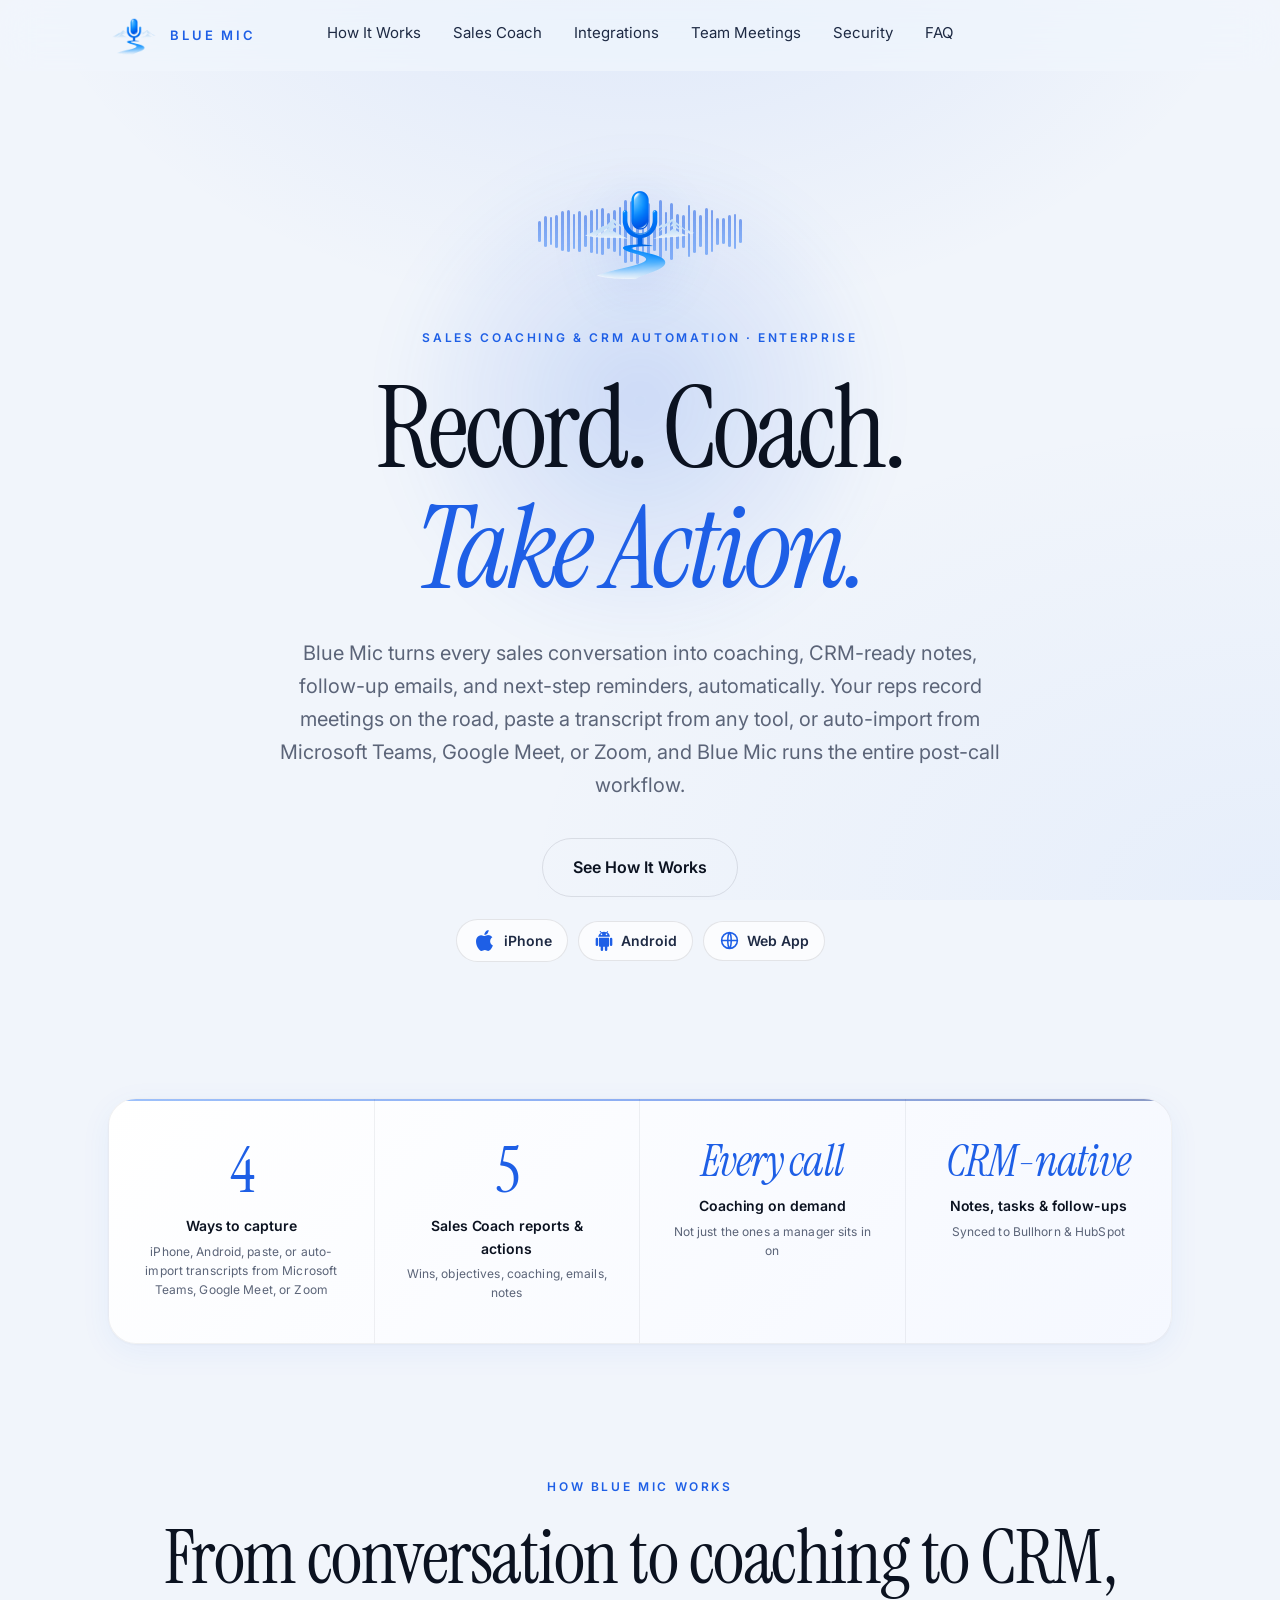
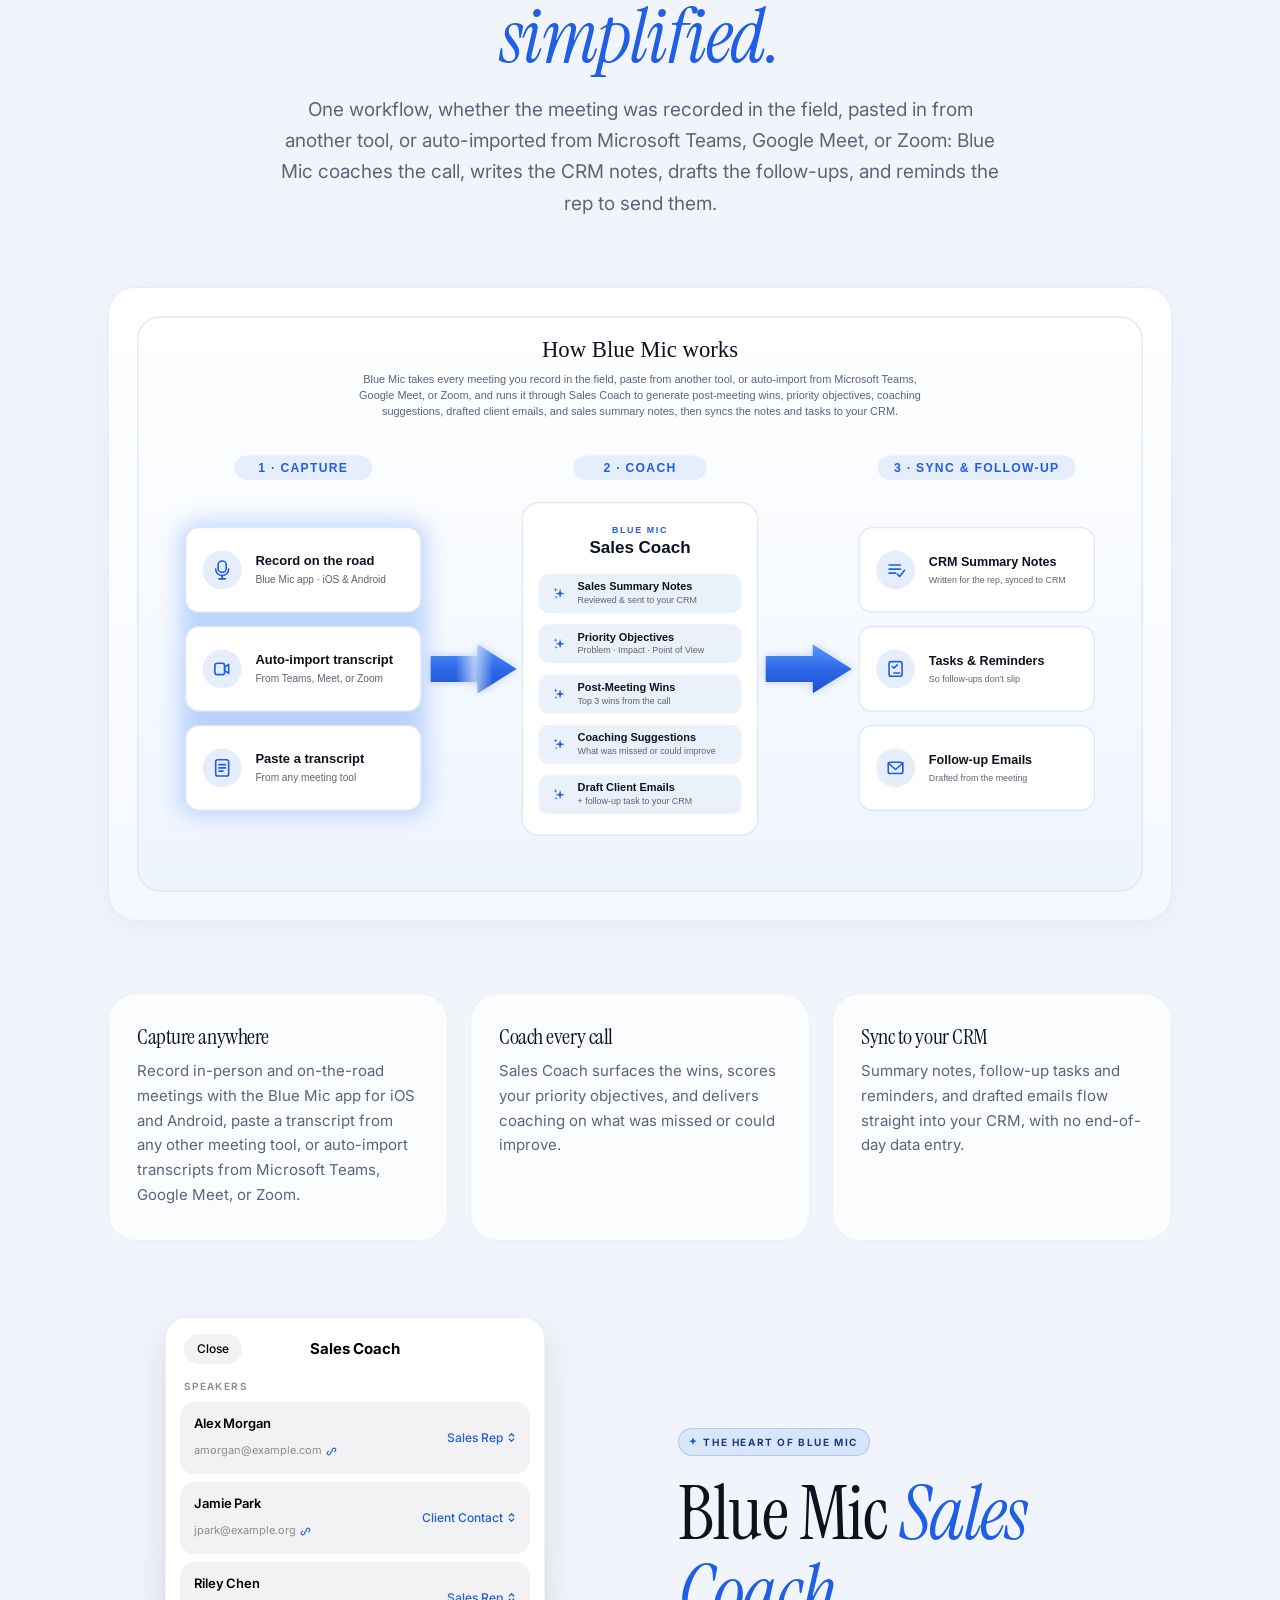
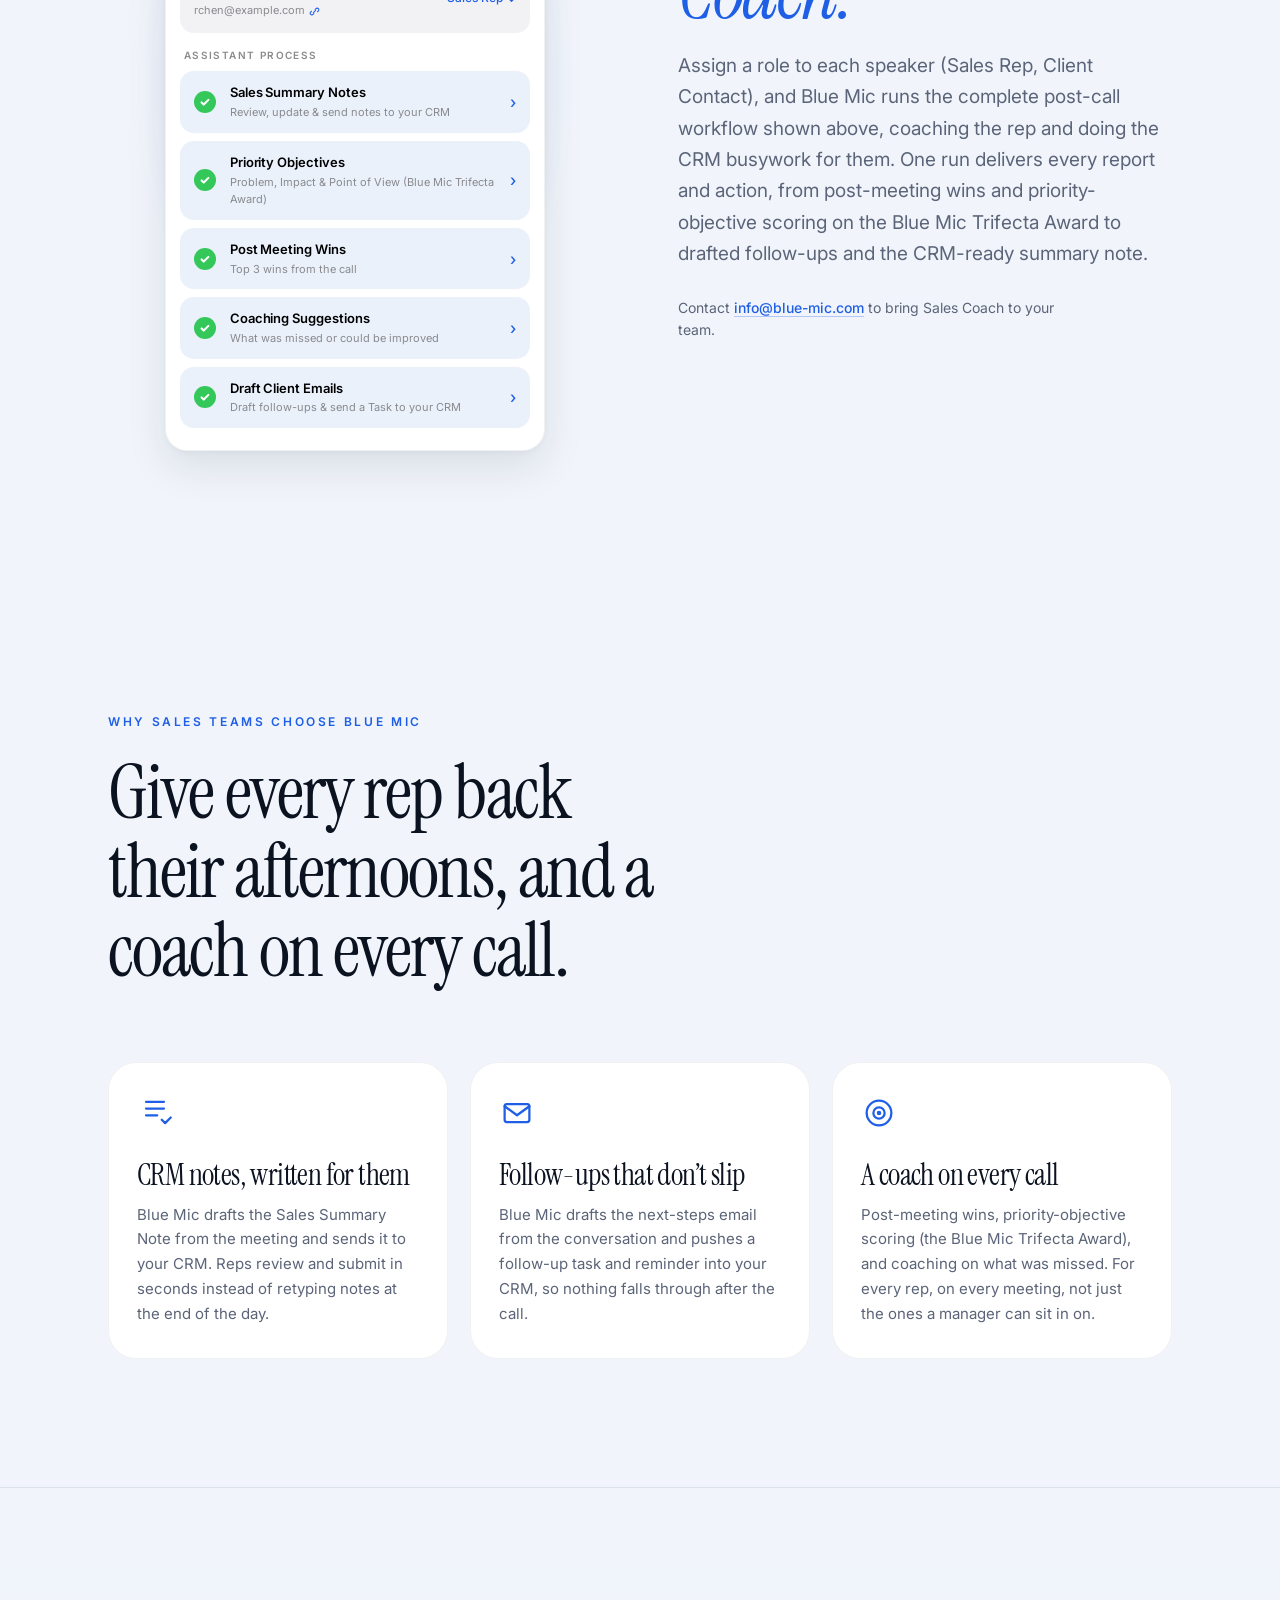
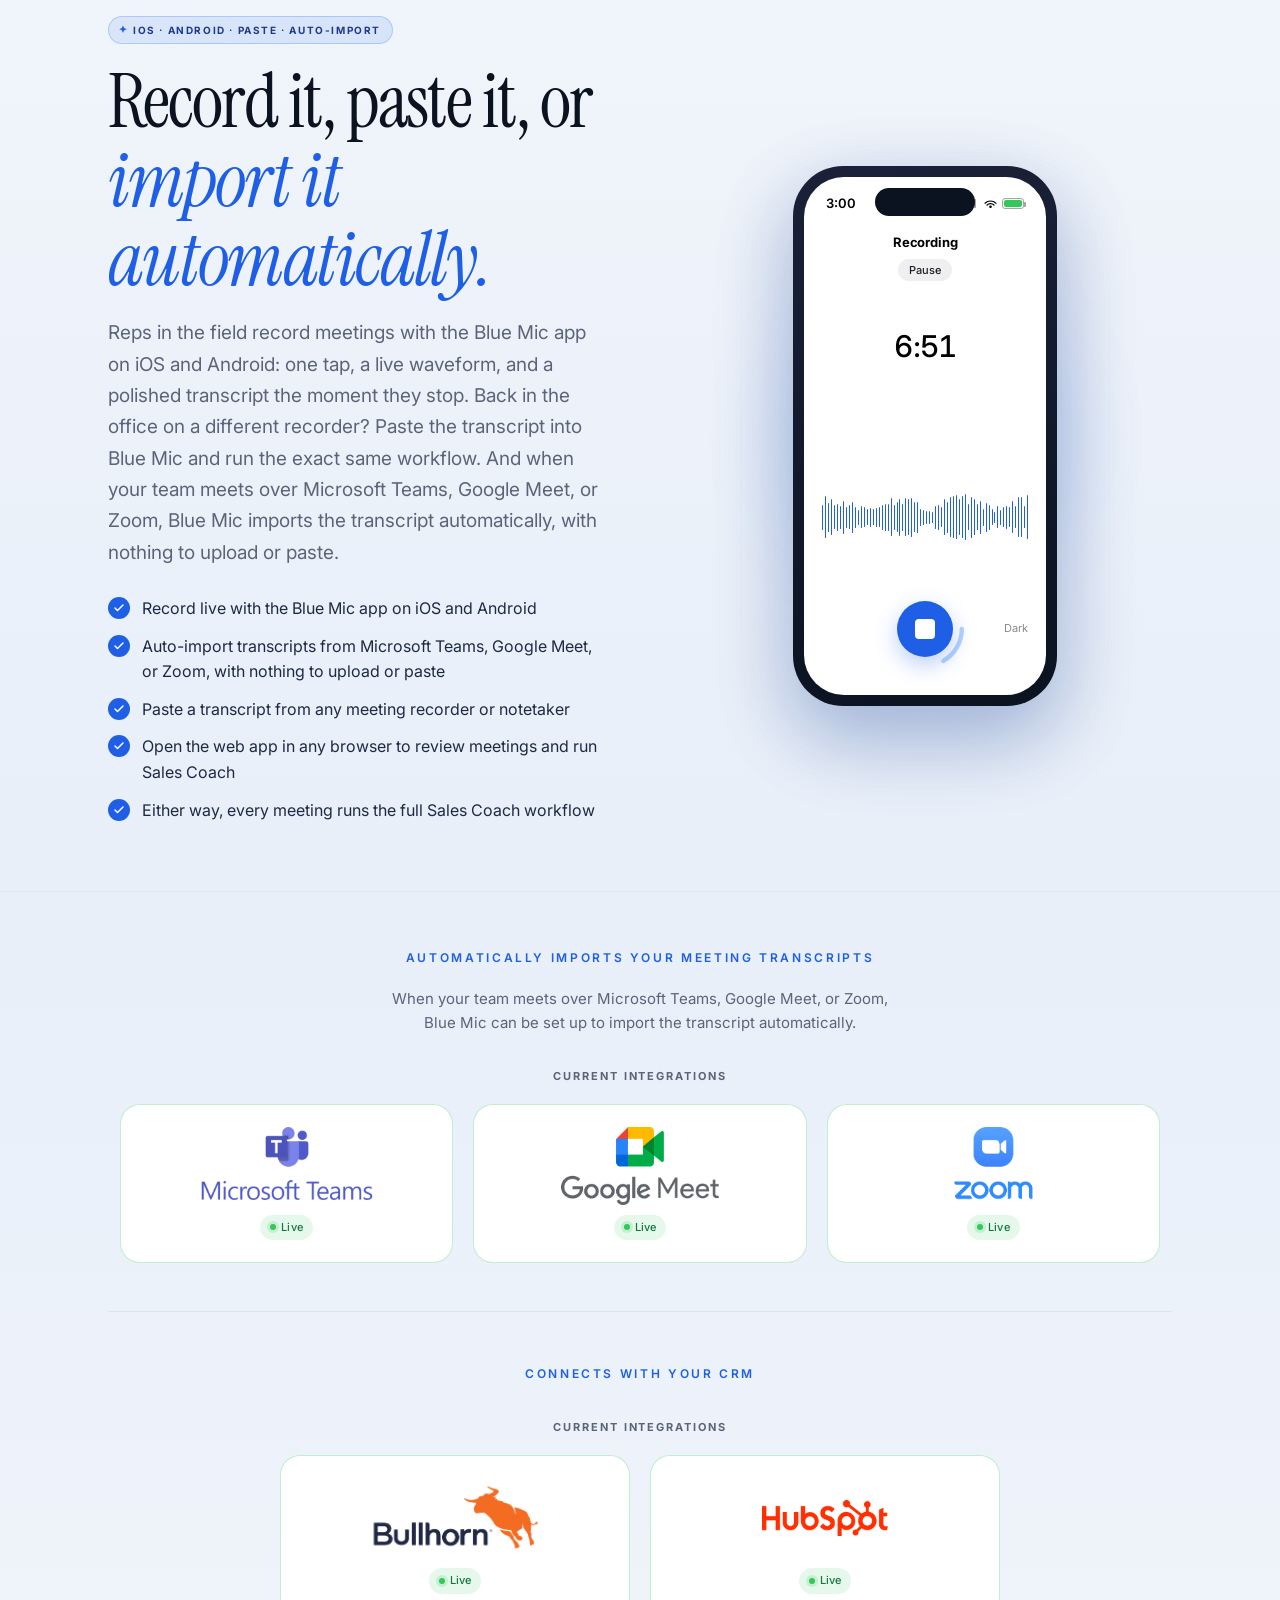
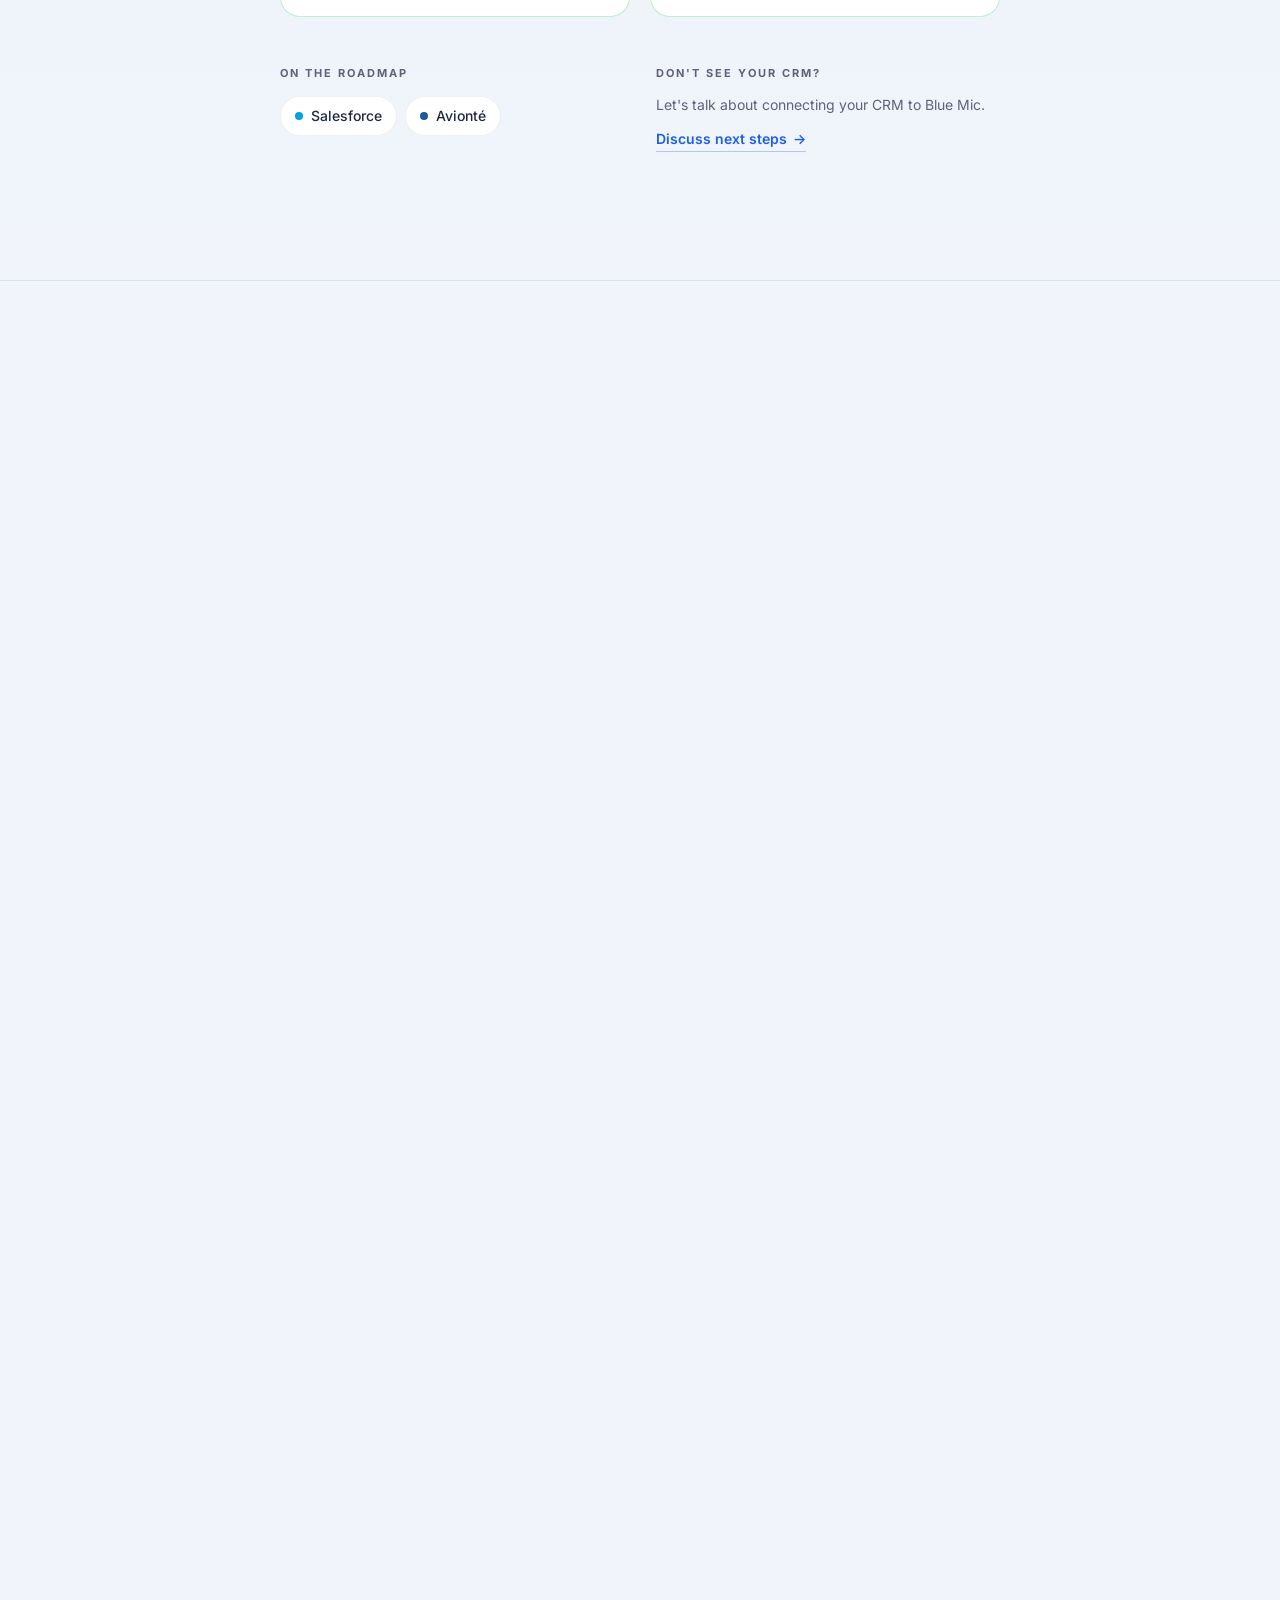
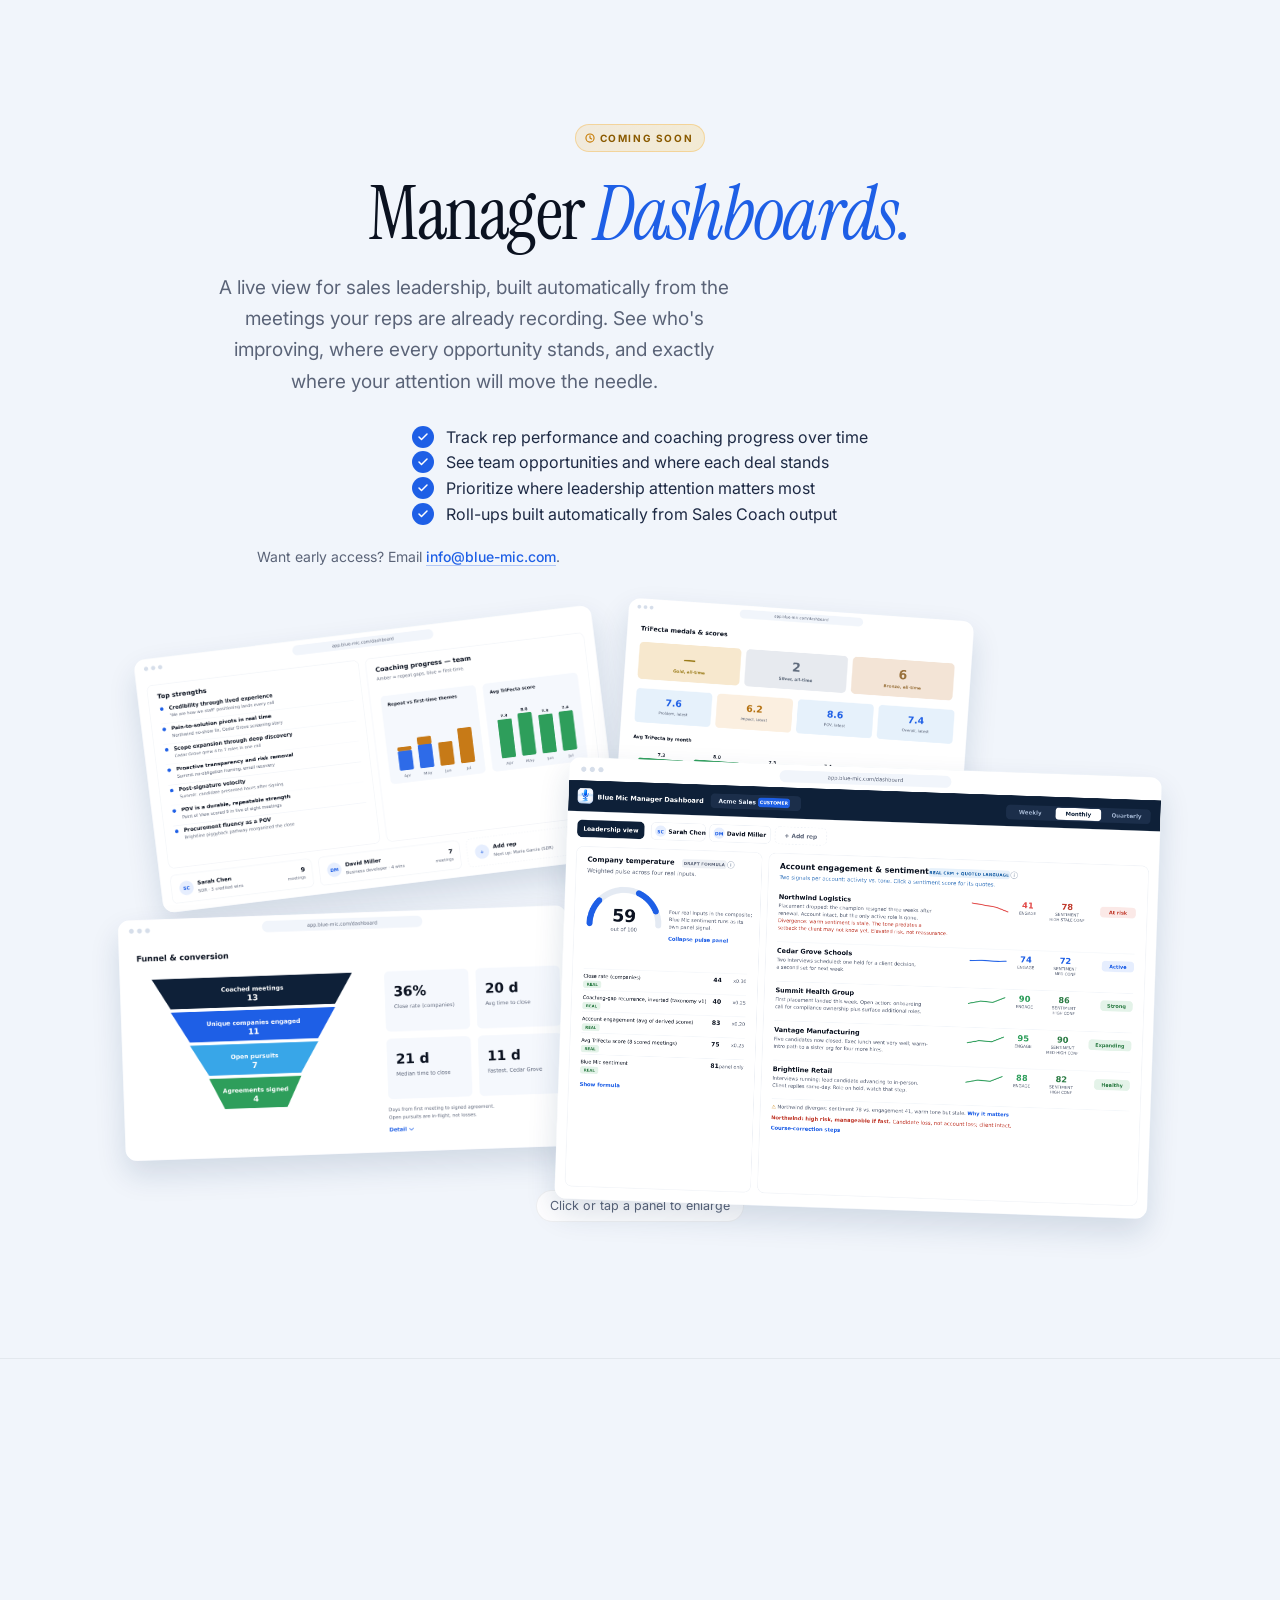
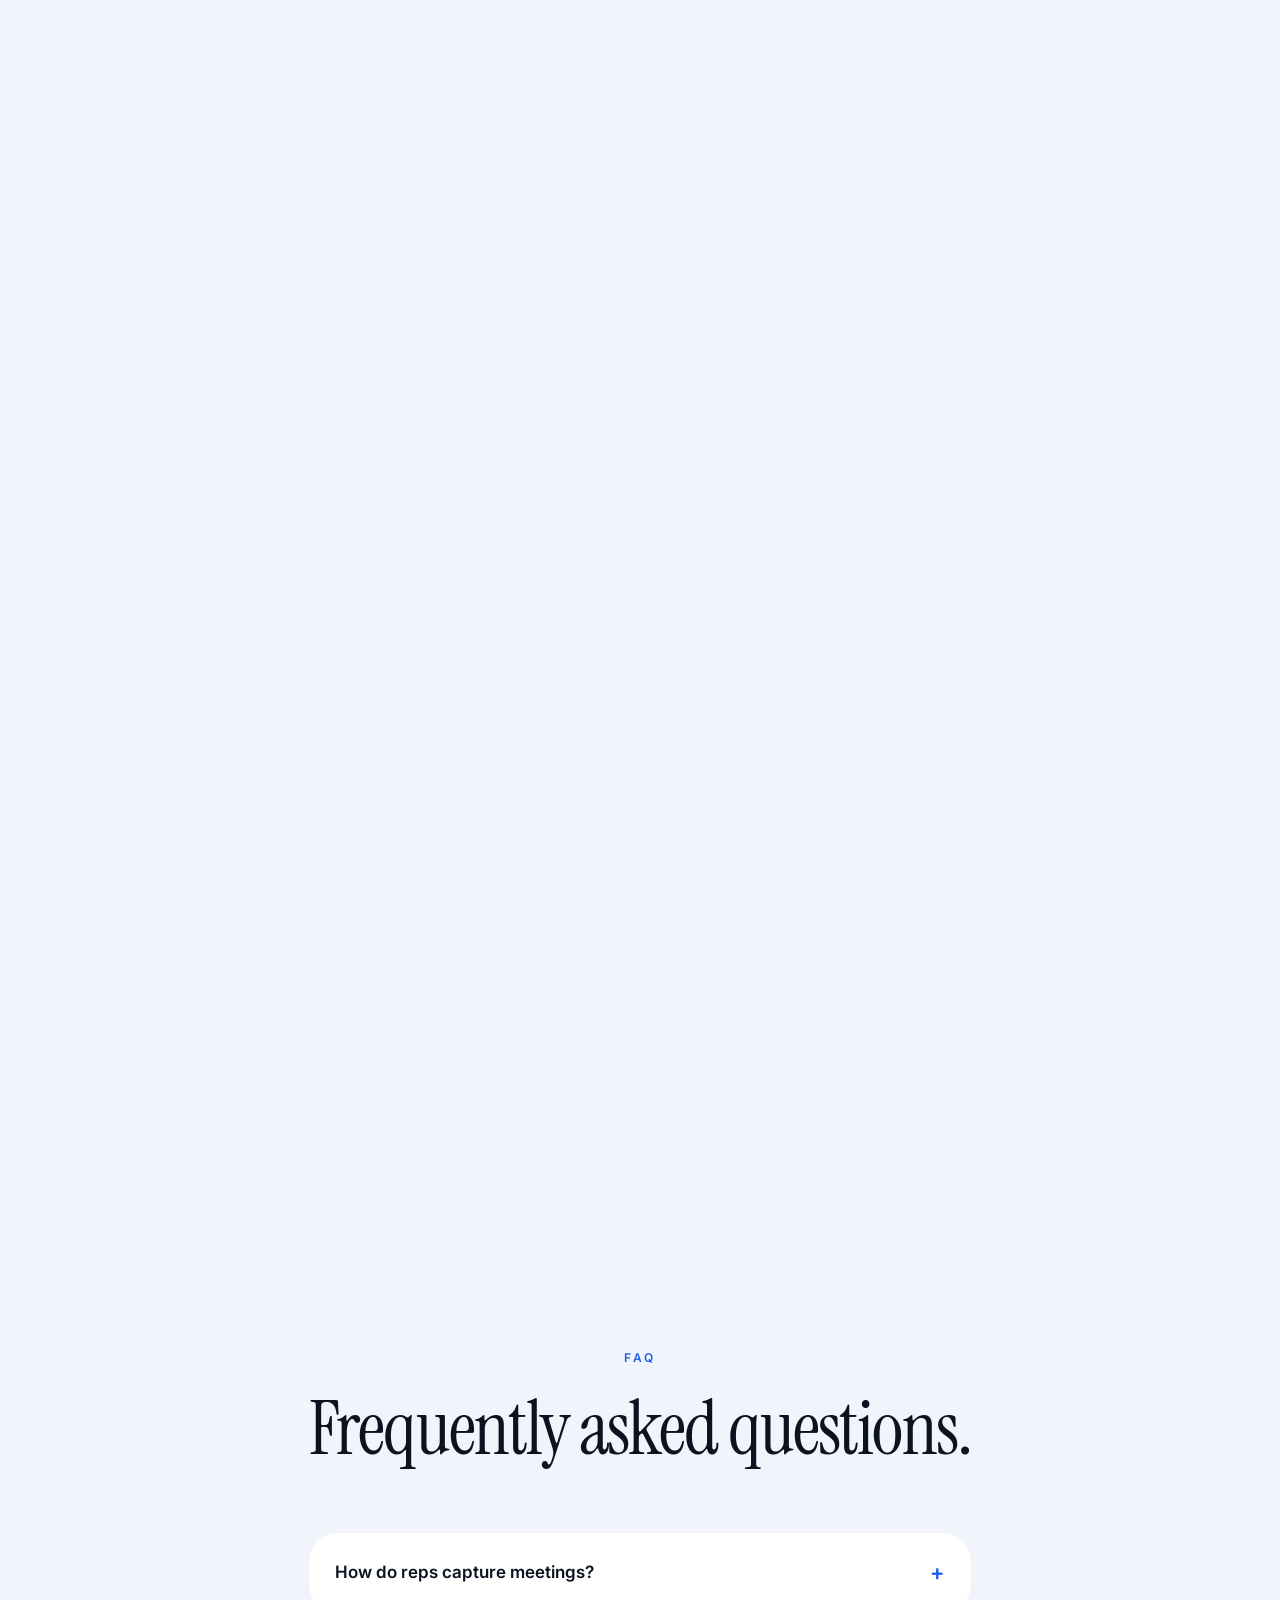
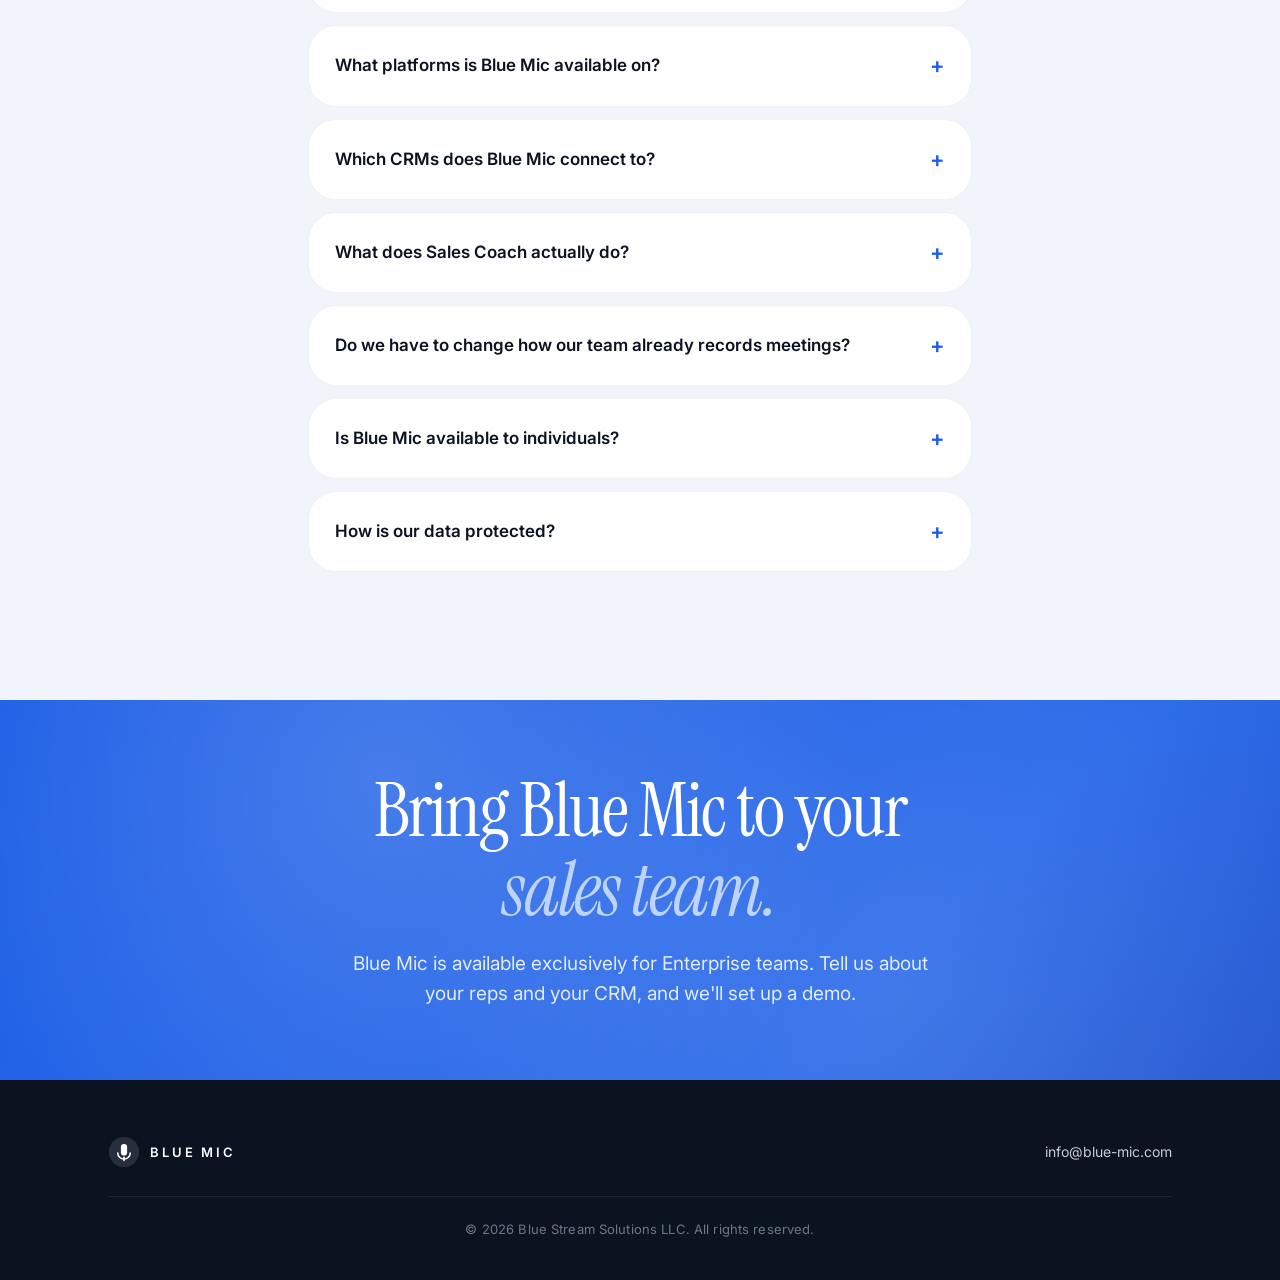
==== index.html @ 3fae0909 "Add files via upload" ====
<!doctype html>
<html lang="en">
<head>
<meta charset="utf-8" />
<meta name="viewport" content="width=device-width,initial-scale=1,viewport-fit=cover" />
<title>Blue Mic | Sales Coaching &amp; CRM Automation for Enterprise Teams</title>
<meta name="description" content="Blue Mic turns every sales conversation into CRM-ready notes, coaching, follow-up emails, and next steps, automatically. Reps record on the road with the iOS &amp; Android app, paste a transcript from any tool, or auto-import from Microsoft Teams, Google Meet, or Zoom. Enterprise only." />
<meta name="theme-color" content="#F1F5FB" />
<meta property="og:title" content="Blue Mic | Sales Coaching &amp; CRM Automation for Enterprise Teams" />
<meta property="og:description" content="Every sales call, coached and in your CRM. Blue Mic drafts summary notes, follow-up emails, and reminders, and syncs them straight into your CRM." />
<meta property="og:type" content="website" />
<meta property="og:image" content="https://blue-mic.com/blue-mic-workflow.png" />
<meta property="og:url" content="https://blue-mic.com/" />
<link rel="canonical" href="https://blue-mic.com/" />
<link rel="icon" type="image/png" href="favicon.png" />

<link rel="preconnect" href="https://fonts.googleapis.com" />
<link rel="preconnect" href="https://fonts.gstatic.com" crossorigin />
<link href="https://fonts.googleapis.com/css2?family=Instrument+Serif:ital@0;1&family=Inter:wght@400;500;600;700&display=swap" rel="stylesheet" />

<link rel="stylesheet" href="styles.css?v=2" />

<!-- v3 additions: Enterprise re-focus components (nav CTA, workflow figure,
     two-entry capture, manager dashboard preview, coming-soon badge). Kept
     inline so styles.css is untouched. -->
<style>
  /* Workflow figure (holds the SVG diagram) */
  .workflow-figure {
    margin: clamp(40px, 6vw, 68px) auto 0;
    max-width: 1120px;
    background: linear-gradient(180deg, #FFFFFF 0%, #F5F8FF 100%);
    border: 1px solid var(--line-soft);
    border-radius: var(--radius-lg);
    padding: clamp(14px, 2.4vw, 28px);
    box-shadow: 0 8px 32px rgba(30,95,230,0.06), 0 1px 3px rgba(11,18,32,0.04);
  }
  .workflow-figure img { width: 100%; height: auto; display: block; border-radius: 12px; }

  /* Coming-soon badge (amber variant of .tier-badge) */
  .tier-badge--soon {
    color: #8A5A00;
    background: linear-gradient(135deg, rgba(245,158,11,0.12), rgba(251,191,36,0.18));
    border-color: rgba(245,158,11,0.30);
  }
  .tier-badge--soon svg { color: #C77A00; }

  /* Manager dashboard preview card */
  .dash-card {
    position: relative;
    z-index: 1;
    width: 100%;
    max-width: 380px;
    background: white;
    border-radius: 22px;
    padding: 18px 16px 16px;
    box-shadow: 0 16px 40px rgba(11,18,32,0.10), 0 2px 6px rgba(11,18,32,0.04);
    border: 1px solid var(--line-soft);
    font-family: var(--font-sans);
    color: #000;
  }
  .dash-head { display: flex; justify-content: space-between; align-items: center; margin-bottom: 14px; padding: 0 2px; }
  .dash-title { font-size: 15px; font-weight: 700; letter-spacing: -0.01em; color: #0B1220; }
  .dash-soon {
    font-size: 10px; font-weight: 700; letter-spacing: 0.12em; text-transform: uppercase;
    color: #8A5A00; background: rgba(245,158,11,0.16); padding: 4px 9px; border-radius: 999px;
  }
  .dash-kpis { display: grid; grid-template-columns: 1fr 1fr; gap: 10px; margin-bottom: 16px; }
  .dash-kpi { background: #F5F8FF; border: 1px solid var(--line-soft); border-radius: 14px; padding: 12px 14px; }
  .dash-kpi .k { font-size: 9.5px; font-weight: 700; letter-spacing: 0.12em; text-transform: uppercase; color: var(--muted); margin-bottom: 7px; }
  .dash-kpi .v { font-family: var(--font-serif); font-size: 27px; line-height: 1; color: var(--blue); }
  .dash-label { font-size: 10px; font-weight: 700; letter-spacing: 0.14em; text-transform: uppercase; color: #8A8A8E; margin: 4px 2px 10px; }
  .dash-rep { display: grid; grid-template-columns: 58px 1fr 34px; gap: 10px; align-items: center; margin-bottom: 10px; font-size: 12px; color: var(--ink-2); }
  .dash-rep .nm { font-weight: 600; color: #0B1220; }
  .dash-bar { height: 8px; border-radius: 999px; background: var(--bg-soft); overflow: hidden; }
  .dash-bar span { display: block; height: 100%; border-radius: 999px; background: linear-gradient(90deg, var(--blue-bright), var(--blue)); }
  .dash-rep .pct { font-weight: 600; color: var(--ink); font-variant-numeric: tabular-nums; text-align: right; }
  /* CRM integrations: Bullhorn + HubSpot side by side */
  .crm-current-title { text-align: center; margin-bottom: 18px; }
  .crm-current-grid { display: grid; grid-template-columns: 1fr 1fr; gap: 20px; max-width: 720px; margin: 0 auto clamp(32px, 5vw, 48px); }
  .transcript-grid { display: grid; grid-template-columns: 1fr 1fr 1fr; gap: 20px; max-width: 1040px; margin: 0 auto clamp(32px, 5vw, 48px); }
  .crm-secondary { display: grid; grid-template-columns: 1fr 1fr; gap: 32px; max-width: 720px; margin: 0 auto; align-items: start; }
  @media (max-width: 760px) {
    .crm-current-grid { grid-template-columns: 1fr; max-width: 420px; }
    .transcript-grid { grid-template-columns: 1fr; max-width: 460px; }
    .crm-secondary { grid-template-columns: 1fr; max-width: 420px; gap: 28px; }
  }

  /* Platform availability badges (hero) */
  .platforms { display: flex; justify-content: center; align-items: center; flex-wrap: wrap; gap: 10px; margin-top: 22px; }
  .platform { display: inline-flex; align-items: center; gap: 7px; padding: 8px 15px; border: 1px solid var(--line); border-radius: 999px; background: rgba(255,255,255,0.72); font-size: 14px; font-weight: 600; color: var(--ink-2); }
  .platform svg { width: 15px; height: 15px; color: var(--blue); }
  .platform svg { flex-shrink: 0; }
  .platform:nth-child(1) svg { width: 25px; height: 25px; }  /* Apple */
  .platform:nth-child(2) svg { width: 20px; height: 20px; }  /* Android */
  .platform:nth-child(3) svg { width: 21px; height: 21px; }  /* Web App */

  /* Interactive Manager Dashboard mockup */
  .mgr-figure { position: relative; max-width: 1180px; margin: clamp(8px, 1.5vw, 20px) auto 0; aspect-ratio: 1860 / 1124; }
  .mgr-win { position: absolute; padding: 0; border: 0; background: none; -webkit-appearance: none; appearance: none; cursor: zoom-in; transform: translate(-50%, -50%) rotate(var(--rot, 0deg)); transform-origin: center; transition: transform .3s cubic-bezier(.2,.7,.2,1); }
  .mgr-win > img { width: 100%; height: auto; display: block; border-radius: 12px; box-shadow: 0 14px 30px rgba(16,48,92,0.14); transition: box-shadow .3s ease; }
  .mgr-win:hover, .mgr-win:focus-visible { transform: translate(-50%, -50%) rotate(var(--rot, 0deg)) scale(1.05) translateY(-10px); z-index: 30 !important; outline: none; }
  .mgr-win:hover > img, .mgr-win:focus-visible > img { box-shadow: 0 26px 52px rgba(16,48,92,0.20); }
  /* Single-image zoom (Team Meetings hero) */
  .img-zoom { display: block; width: 100%; padding: 0; border: 0; background: none; -webkit-appearance: none; appearance: none; cursor: zoom-in; transition: transform .3s cubic-bezier(.2,.7,.2,1); }
  .img-zoom > img { width: 100%; height: auto; display: block; }
  .img-zoom:hover, .img-zoom:focus-visible { transform: translateY(-6px) scale(1.015); outline: none; }
  .mgr-hint { position: absolute; left: 50%; bottom: 8px; transform: translateX(-50%); font-size: 12.5px; color: var(--muted); background: rgba(255,255,255,0.9); border: 1px solid var(--line-soft); padding: 5px 13px; border-radius: 999px; pointer-events: none; }
  .mgr-lightbox { position: fixed; inset: 0; z-index: 1000; display: flex; align-items: center; justify-content: center; padding: 3vmin; background: rgba(11,18,32,0.62); opacity: 0; visibility: hidden; transition: opacity .25s ease; cursor: zoom-out; }
  .mgr-lightbox.open { opacity: 1; visibility: visible; }
  .mgr-lightbox img { max-width: 95vw; max-height: 90vh; width: auto; height: auto; border-radius: 14px; box-shadow: 0 30px 90px rgba(0,0,0,0.45); cursor: zoom-out; }
  .mgr-lb-close { position: absolute; top: 18px; right: 22px; width: 46px; height: 46px; border-radius: 50%; border: 0; background: rgba(255,255,255,0.92); color: #0B1220; font-size: 26px; line-height: 1; cursor: pointer; }
  @media (max-width: 640px) { .mgr-hint { display: none; } }

  /* Tighter, vertically-centered CTA */
  .cta { padding: clamp(40px, 5.5vw, 76px) 0; }
  .cta > .container > *:last-child { margin-bottom: 0; }
</style>

<script>
  /* Always start at the top on refresh / navigation. */
  if ('scrollRestoration' in history) {
    history.scrollRestoration = 'manual';
  }
  window.addEventListener('pageshow', function() {
    window.scrollTo(0, 0);
  });
</script>
</head>
<body>

<div class="bg-stage" aria-hidden="true"></div>

<!-- Nav -->
<header class="nav">
  <div class="container nav-row">
    <a href="#top" class="brand" aria-label="Blue Mic home">
      <img class="brand-logo-img" src="blue-mic-logo.png" alt=""
           onerror="this.style.display='none'; this.nextElementSibling.style.display='block'">
      <svg class="logo" viewBox="0 0 36 36" xmlns="http://www.w3.org/2000/svg" aria-hidden="true" style="display:none;">
        <defs>
          <linearGradient id="lg" x1="0" y1="0" x2="36" y2="36" gradientUnits="userSpaceOnUse">
            <stop offset="0%"  stop-color="#3B82F6"/>
            <stop offset="55%" stop-color="#1E5FE6"/>
            <stop offset="100%" stop-color="#1E3A8A"/>
          </linearGradient>
        </defs>
        <circle cx="18" cy="18" r="17" fill="url(#lg)"/>
        <rect x="14.5" y="9" width="7" height="13" rx="3.5" fill="white"/>
        <path d="M11 19a7 7 0 0014 0" stroke="white" stroke-width="1.7" stroke-linecap="round" fill="none"/>
        <line x1="18" y1="24" x2="18" y2="27.5" stroke="white" stroke-width="1.7" stroke-linecap="round"/>
      </svg>
      <span>Blue Mic</span>
    </a>
    <nav class="nav-links" aria-label="Primary">
      <a href="#works">How It Works</a>
      <a href="#coach">Sales Coach</a>
      <a href="#integrations">Integrations</a>
      <a href="#team-meetings">Team Meetings</a>
      <a href="#security">Security</a>
      <a href="#faq">FAQ</a>
    </nav>
    <div class="nav-cta">
      <button class="nav-burger" aria-label="Open menu" aria-expanded="false" aria-controls="mobile-menu" type="button">
        <span></span><span></span><span></span>
      </button>
    </div>
  </div>
</header>

<div id="mobile-menu" class="mobile-menu" aria-hidden="true">
  <nav class="mobile-menu-links" aria-label="Mobile primary">
    <a href="#works">How It Works</a>
    <a href="#coach">Sales Coach</a>
    <a href="#integrations">Integrations</a>
    <a href="#team-meetings">Team Meetings</a>
    <a href="#security">Security</a>
    <a href="#faq">FAQ</a>
  </nav>
</div>

<main id="top">

<!-- Hero -->
<section class="hero">
  <div class="container">
    <div class="hero-glow" aria-hidden="true"></div>

    <div class="hero-mark">
      <div class="waveform" aria-hidden="true"></div>
      <img class="hero-logo-img" src="blue-mic-logo.png" alt="Blue Mic"
           onerror="this.style.display='none'; this.nextElementSibling.style.display='block'">
      <svg class="hero-logo-svg" viewBox="0 0 96 96" xmlns="http://www.w3.org/2000/svg" aria-hidden="true" style="display:none;">
        <defs>
          <linearGradient id="hg" x1="0" y1="0" x2="96" y2="96" gradientUnits="userSpaceOnUse">
            <stop offset="0%"  stop-color="#3B82F6"/>
            <stop offset="55%" stop-color="#1E5FE6"/>
            <stop offset="100%" stop-color="#1E3A8A"/>
          </linearGradient>
        </defs>
        <circle cx="48" cy="48" r="46" fill="url(#hg)"/>
        <rect x="38" y="22" width="20" height="36" rx="10" fill="white"/>
        <path d="M28 50a20 20 0 0040 0" stroke="white" stroke-width="4.5" stroke-linecap="round" fill="none"/>
        <line x1="48" y1="64" x2="48" y2="74" stroke="white" stroke-width="4.5" stroke-linecap="round"/>
      </svg>
    </div>

    <span class="eyebrow">Sales Coaching &amp; CRM Automation &middot; Enterprise</span>
    <h1>Record. Coach.<br><span class="italic">Take Action.</span></h1>
    <p class="lede">
      Blue Mic turns every sales conversation into coaching, CRM-ready notes, follow-up emails, and next-step reminders, automatically. Your reps record meetings on the road, paste a transcript from any tool, or auto-import from Microsoft Teams, Google Meet, or Zoom, and Blue Mic runs the entire post-call workflow.
    </p>
    <div class="hero-cta">
      <a class="btn btn-ghost btn-lg" href="#works">See How It Works</a>
    </div>
    <div class="platforms" aria-label="Available on iPhone, Android, and the Web App">
      <span class="platform"><svg viewBox="0 0 24 24" fill="currentColor" aria-hidden="true"><path d="M18.71 19.5c-.83 1.24-1.71 2.45-3.05 2.47-1.34.03-1.77-.79-3.29-.79-1.53 0-2 .77-3.27.82-1.31.05-2.3-1.32-3.14-2.53C4.25 17 2.94 12.45 4.7 9.39c.87-1.52 2.43-2.48 4.12-2.51 1.28-.02 2.5.87 3.29.87.78 0 2.26-1.07 3.81-.91.65.03 2.47.26 3.64 1.98-.09.06-2.17 1.28-2.15 3.81.03 3.02 2.65 4.03 2.68 4.04-.03.07-.42 1.44-1.38 2.83M13 3.5c.73-.83 1.94-1.46 2.94-1.5.13 1.17-.34 2.35-1.04 3.19-.69.85-1.83 1.51-2.95 1.42-.15-1.15.41-2.35 1.05-3.11z"/></svg> iPhone</span>
      <span class="platform"><svg viewBox="0 0 24 24" fill="currentColor" aria-hidden="true"><path d="M6 18c0 .55.45 1 1 1h1v3.5a1.5 1.5 0 003 0V19h2v3.5a1.5 1.5 0 003 0V19h1c.55 0 1-.45 1-1V8H6v10zM3.5 8A1.5 1.5 0 002 9.5v7a1.5 1.5 0 003 0v-7A1.5 1.5 0 003.5 8zm17 0a1.5 1.5 0 00-1.5 1.5v7a1.5 1.5 0 003 0v-7A1.5 1.5 0 0020.5 8zm-4.97-5.84l1.3-1.3a.5.5 0 00-.7-.7l-1.48 1.48A6.94 6.94 0 0012 1c-1.02 0-1.98.22-2.85.62L7.67.14a.5.5 0 00-.7.7l1.3 1.3A6.98 6.98 0 005 7h14c0-2.03-.87-3.86-2.47-5.14zM9 5a1 1 0 110-2 1 1 0 010 2zm6 0a1 1 0 110-2 1 1 0 010 2z"/></svg> Android</span>
      <span class="platform"><svg viewBox="0 0 24 24" fill="none" stroke="currentColor" stroke-width="1.8" aria-hidden="true"><circle cx="12" cy="12" r="9"/><path d="M3 12h18M12 3c2.6 2.6 2.6 15.4 0 18M12 3c-2.6 2.6-2.6 15.4 0 18"/></svg> Web App</span>
    </div>

  </div>
</section>

<!-- Stats: metric ribbon -->
<section class="stats-ribbon-section" style="padding: clamp(40px, 6vw, 64px) 0 0;">
  <div class="container">
    <div class="stats-ribbon">
      <div class="ribbon-stat">
        <div class="ribbon-num">4</div>
        <div class="ribbon-label">Ways to capture</div>
        <div class="ribbon-sub">iPhone, Android, paste, or auto-import transcripts from Microsoft Teams, Google Meet, or Zoom</div>
      </div>
      <div class="ribbon-stat">
        <div class="ribbon-num">5</div>
        <div class="ribbon-label">Sales Coach reports &amp; actions</div>
        <div class="ribbon-sub">Wins, objectives, coaching, emails, notes</div>
      </div>
      <div class="ribbon-stat">
        <div class="ribbon-num ribbon-num--text">Every call</div>
        <div class="ribbon-label">Coaching on demand</div>
        <div class="ribbon-sub">Not just the ones a manager sits in on</div>
      </div>
      <div class="ribbon-stat">
        <div class="ribbon-num ribbon-num--text">CRM-native</div>
        <div class="ribbon-label">Notes, tasks &amp; follow-ups</div>
        <div class="ribbon-sub">Synced to Bullhorn &amp; HubSpot</div>
      </div>
    </div>
  </div>
</section>

<!-- How Blue Mic Works (workflow graphic + 3-beat) -->
<section id="works" class="works reveal">
  <div class="container" style="text-align:center;">
    <span class="eyebrow">How Blue Mic Works</span>
    <h2 style="max-width:28ch; margin-left:auto; margin-right:auto;">From conversation to coaching to CRM, <span class="italic">simplified.</span></h2>
    <p class="lede" style="margin: 18px auto 0; text-align:center;">
      One workflow, whether the meeting was recorded in the field, pasted in from another tool, or auto-imported from Microsoft Teams, Google Meet, or Zoom: Blue Mic coaches the call, writes the CRM notes, drafts the follow-ups, and reminds the rep to send them.
    </p>

    <figure class="workflow-figure">
      <img src="blue-mic-workflow.svg?v=3" alt="The Blue Mic workflow: capture a meeting by recording on the road with the iOS or Android app, pasting a transcript, or auto-importing from Microsoft Teams, Google Meet, or Zoom, run Sales Coach to surface wins, score priority objectives, and generate coaching, then sync summary notes, follow-up tasks and reminders, and drafted emails back to your CRM." />
    </figure>

    <div class="three-beats">
      <article class="beat">
        <h3>Capture anywhere</h3>
        <p>Record in-person and on-the-road meetings with the Blue Mic app for iOS and Android, paste a transcript from any other meeting tool, or auto-import transcripts from Microsoft Teams, Google Meet, or Zoom.</p>
      </article>
      <article class="beat">
        <h3>Coach every call</h3>
        <p>Sales Coach surfaces the wins, scores your priority objectives, and delivers coaching on what was missed or could improve.</p>
      </article>
      <article class="beat">
        <h3>Sync to your CRM</h3>
        <p>Summary notes, follow-up tasks and reminders, and drafted emails flow straight into your CRM, with no end-of-day data entry.</p>
      </article>
    </div>
  </div>

  <div class="container" id="coach" style="margin-top: clamp(44px, 6vw, 80px);">
    <div class="product-row reverse">
      <div class="product-text">
        <span class="tier-badge tier-badge--solo">
          <svg viewBox="0 0 12 12" fill="currentColor" aria-hidden="true"><path d="M6 0.5l1.4 3.1L10.5 5l-3.1 1.4L6 9.5 4.6 6.4 1.5 5l3.1-1.4z"/></svg>
          The heart of Blue Mic
        </span>
        <h2>Blue Mic <span class="italic">Sales Coach.</span></h2>
        <p class="lede">
          Assign a role to each speaker (Sales Rep, Client Contact), and Blue Mic runs the complete post-call workflow shown above, coaching the rep and doing the CRM busywork for them. One run delivers every report and action, from post-meeting wins and priority-objective scoring on the Blue Mic Trifecta Award to drafted follow-ups and the CRM-ready summary note.
        </p>
        <p class="contact-line">
          Contact <a href="mailto:info@blue-mic.com">info@blue-mic.com</a> to bring Sales Coach to your team.
        </p>
      </div>

      <div class="product-visual">
        <div class="coach-card" aria-hidden="true">
          <div class="coach-head">
            <span class="coach-close">Close</span>
            <span class="coach-title">Sales Coach</span>
            <span></span>
          </div>

          <div class="coach-section-label">Speakers</div>

          <div class="coach-speaker">
            <div class="coach-speaker-info">
              <div class="name">Alex Morgan</div>
              <div class="email">amorgan@example.com
                <svg class="link-icon" viewBox="0 0 16 16" fill="none" stroke="currentColor" stroke-width="1.6" stroke-linecap="round" stroke-linejoin="round" aria-hidden="true"><path d="M6.5 9.5l3-3"/><path d="M9 5l1.2-1.2a2.4 2.4 0 113.4 3.4L12.4 8.4"/><path d="M7 11l-1.2 1.2a2.4 2.4 0 11-3.4-3.4L3.6 7.6"/></svg>
              </div>
            </div>
            <div class="role">Sales Rep
              <svg viewBox="0 0 12 14" fill="none" stroke="currentColor" stroke-width="1.6" stroke-linecap="round" stroke-linejoin="round" aria-hidden="true"><path d="M3 5l3-3 3 3"/><path d="M3 9l3 3 3-3"/></svg>
            </div>
          </div>

          <div class="coach-speaker">
            <div class="coach-speaker-info">
              <div class="name">Jamie Park</div>
              <div class="email">jpark@example.org
                <svg class="link-icon" viewBox="0 0 16 16" fill="none" stroke="currentColor" stroke-width="1.6" stroke-linecap="round" stroke-linejoin="round" aria-hidden="true"><path d="M6.5 9.5l3-3"/><path d="M9 5l1.2-1.2a2.4 2.4 0 113.4 3.4L12.4 8.4"/><path d="M7 11l-1.2 1.2a2.4 2.4 0 11-3.4-3.4L3.6 7.6"/></svg>
              </div>
            </div>
            <div class="role">Client Contact
              <svg viewBox="0 0 12 14" fill="none" stroke="currentColor" stroke-width="1.6" stroke-linecap="round" stroke-linejoin="round" aria-hidden="true"><path d="M3 5l3-3 3 3"/><path d="M3 9l3 3 3-3"/></svg>
            </div>
          </div>

          <div class="coach-speaker">
            <div class="coach-speaker-info">
              <div class="name">Riley Chen</div>
              <div class="email">rchen@example.com
                <svg class="link-icon" viewBox="0 0 16 16" fill="none" stroke="currentColor" stroke-width="1.6" stroke-linecap="round" stroke-linejoin="round" aria-hidden="true"><path d="M6.5 9.5l3-3"/><path d="M9 5l1.2-1.2a2.4 2.4 0 113.4 3.4L12.4 8.4"/><path d="M7 11l-1.2 1.2a2.4 2.4 0 11-3.4-3.4L3.6 7.6"/></svg>
              </div>
            </div>
            <div class="role">Sales Rep
              <svg viewBox="0 0 12 14" fill="none" stroke="currentColor" stroke-width="1.6" stroke-linecap="round" stroke-linejoin="round" aria-hidden="true"><path d="M3 5l3-3 3 3"/><path d="M3 9l3 3 3-3"/></svg>
            </div>
          </div>

          <div class="coach-section-label" style="margin-top:14px;">Assistant Process</div>

          <div class="coach-process-item">
            <span class="check-green">
              <svg viewBox="0 0 14 14" fill="none" stroke="white" stroke-width="2.4" stroke-linecap="round" stroke-linejoin="round" aria-hidden="true"><path d="M3 7.5l2.5 2.5L11 4.5"/></svg>
            </span>
            <div>
              <div class="proc-title">Sales Summary Notes</div>
              <div class="proc-sub">Review, update &amp; send notes to your CRM</div>
            </div>
            <span class="chev">&rsaquo;</span>
          </div>

          <div class="coach-process-item">
            <span class="check-green">
              <svg viewBox="0 0 14 14" fill="none" stroke="white" stroke-width="2.4" stroke-linecap="round" stroke-linejoin="round" aria-hidden="true"><path d="M3 7.5l2.5 2.5L11 4.5"/></svg>
            </span>
            <div>
              <div class="proc-title">Priority Objectives</div>
              <div class="proc-sub">Problem, Impact &amp; Point of View (Blue Mic Trifecta Award)</div>
            </div>
            <span class="chev">&rsaquo;</span>
          </div>

          <div class="coach-process-item">
            <span class="check-green">
              <svg viewBox="0 0 14 14" fill="none" stroke="white" stroke-width="2.4" stroke-linecap="round" stroke-linejoin="round" aria-hidden="true"><path d="M3 7.5l2.5 2.5L11 4.5"/></svg>
            </span>
            <div>
              <div class="proc-title">Post Meeting Wins</div>
              <div class="proc-sub">Top 3 wins from the call</div>
            </div>
            <span class="chev">&rsaquo;</span>
          </div>

          <div class="coach-process-item">
            <span class="check-green">
              <svg viewBox="0 0 14 14" fill="none" stroke="white" stroke-width="2.4" stroke-linecap="round" stroke-linejoin="round" aria-hidden="true"><path d="M3 7.5l2.5 2.5L11 4.5"/></svg>
            </span>
            <div>
              <div class="proc-title">Coaching Suggestions</div>
              <div class="proc-sub">What was missed or could be improved</div>
            </div>
            <span class="chev">&rsaquo;</span>
          </div>

          <div class="coach-process-item">
            <span class="check-green">
              <svg viewBox="0 0 14 14" fill="none" stroke="white" stroke-width="2.4" stroke-linecap="round" stroke-linejoin="round" aria-hidden="true"><path d="M3 7.5l2.5 2.5L11 4.5"/></svg>
            </span>
            <div>
              <div class="proc-title">Draft Client Emails</div>
              <div class="proc-sub">Draft follow-ups &amp; send a Task to your CRM</div>
            </div>
            <span class="chev">&rsaquo;</span>
          </div>
        </div>
      </div>
    </div>
  </div>
</section>

<!-- Why: rep benefits -->
<section id="why" class="why reveal">
  <div class="container">
    <span class="eyebrow">Why sales teams choose Blue Mic</span>
    <h2>Give every rep back their afternoons, and a coach on every call.</h2>

    <div class="cards">
      <article class="card">
        <svg class="icon" viewBox="0 0 32 32" fill="none" stroke="currentColor" stroke-width="2" stroke-linecap="round" stroke-linejoin="round" aria-hidden="true">
          <path d="M8 6h16"/>
          <path d="M8 12h16"/>
          <path d="M8 18h10"/>
          <path d="M22 22l3 3 5-5"/>
        </svg>
        <h3>CRM notes, written for them</h3>
        <p>Blue Mic drafts the Sales Summary Note from the meeting and sends it to your CRM. Reps review and submit in seconds instead of retyping notes at the end of the day.</p>
      </article>

      <article class="card">
        <svg class="icon" viewBox="0 0 32 32" fill="none" stroke="currentColor" stroke-width="2" stroke-linecap="round" stroke-linejoin="round" aria-hidden="true">
          <rect x="5" y="8" width="22" height="16" rx="2"/>
          <path d="M5 10l11 8 11-8"/>
        </svg>
        <h3>Follow-ups that don&rsquo;t slip</h3>
        <p>Blue Mic drafts the next-steps email from the conversation and pushes a follow-up task and reminder into your CRM, so nothing falls through after the call.</p>
      </article>

      <article class="card">
        <svg class="icon" viewBox="0 0 32 32" fill="none" stroke="currentColor" stroke-width="2" stroke-linecap="round" stroke-linejoin="round" aria-hidden="true">
          <circle cx="16" cy="16" r="11"/>
          <circle cx="16" cy="16" r="5"/>
          <circle cx="16" cy="16" r="1" fill="currentColor"/>
        </svg>
        <h3>A coach on every call</h3>
        <p>Post-meeting wins, priority-objective scoring (the Blue Mic Trifecta Award), and coaching on what was missed. For every rep, on every meeting, not just the ones a manager can sit in on.</p>
      </article>
    </div>
  </div>
</section>

<!-- Product 01: Capture anywhere -->
<section class="product reveal" style="padding-bottom: clamp(20px, 3vw, 36px);">
  <div class="container">
    <div class="product-row">
      <div class="product-text">
        <span class="tier-badge tier-badge--solo">
          <svg viewBox="0 0 12 12" fill="currentColor" aria-hidden="true"><path d="M6 0.5l1.4 3.1L10.5 5l-3.1 1.4L6 9.5 4.6 6.4 1.5 5l3.1-1.4z"/></svg>
          iOS &middot; Android &middot; Paste &middot; Auto-import
        </span>
        <h2>Record it, paste it, or <span class="italic">import it automatically.</span></h2>
        <p class="lede">
          Reps in the field record meetings with the Blue Mic app on iOS and Android: one tap, a live waveform, and a polished transcript the moment they stop. Back in the office on a different recorder? Paste the transcript into Blue Mic and run the exact same workflow. And when your team meets over Microsoft Teams, Google Meet, or Zoom, Blue Mic imports the transcript automatically, with nothing to upload or paste.
        </p>
        <ul>
          <li><span class="check"><svg viewBox="0 0 24 24" fill="none" stroke="currentColor" stroke-width="3" stroke-linecap="round" stroke-linejoin="round"><path d="M20 6 9 17l-5-5"/></svg></span> Record live with the Blue Mic app on iOS and Android</li>
          <li><span class="check"><svg viewBox="0 0 24 24" fill="none" stroke="currentColor" stroke-width="3" stroke-linecap="round" stroke-linejoin="round"><path d="M20 6 9 17l-5-5"/></svg></span> Auto-import transcripts from Microsoft Teams, Google Meet, or Zoom, with nothing to upload or paste</li>
          <li><span class="check"><svg viewBox="0 0 24 24" fill="none" stroke="currentColor" stroke-width="3" stroke-linecap="round" stroke-linejoin="round"><path d="M20 6 9 17l-5-5"/></svg></span> Paste a transcript from any meeting recorder or notetaker</li>
          <li><span class="check"><svg viewBox="0 0 24 24" fill="none" stroke="currentColor" stroke-width="3" stroke-linecap="round" stroke-linejoin="round"><path d="M20 6 9 17l-5-5"/></svg></span> Open the web app in any browser to review meetings and run Sales Coach</li>
          <li><span class="check"><svg viewBox="0 0 24 24" fill="none" stroke="currentColor" stroke-width="3" stroke-linecap="round" stroke-linejoin="round"><path d="M20 6 9 17l-5-5"/></svg></span> Either way, every meeting runs the full Sales Coach workflow</li>
        </ul>
      </div>

      <div class="product-visual">
        <div class="iphone" role="img" aria-label="Blue Mic iPhone app: recording screen">
          <div class="iphone-screen iphone-screen--app">
            <div class="iphone-status">
              <span>3:00</span>
              <span class="status-right">
                <svg width="14" height="9" viewBox="0 0 14 9" fill="currentColor" aria-hidden="true"><rect x="0"  y="6" width="2" height="3" rx="0.4"/><rect x="3"  y="4" width="2" height="5" rx="0.4"/><rect x="6"  y="2" width="2" height="7" rx="0.4"/><rect x="9"  y="0" width="2" height="9" rx="0.4" opacity="0.35"/></svg>
                <svg width="13" height="9" viewBox="0 0 13 9" fill="none" stroke="currentColor" stroke-width="1.2" stroke-linecap="round" aria-hidden="true"><path d="M1 4.2a8 8 0 0111 0"/><path d="M3 6a5 5 0 017 0"/><circle cx="6.5" cy="7.7" r="0.7" fill="currentColor"/></svg>
                <span class="batt"><span class="batt-fill"></span></span>
              </span>
            </div>

            <div class="rec-app">
              <h4 class="rec-title">Recording</h4>
              <button type="button" class="rec-pause">Pause</button>

              <div class="rec-timer">6:51</div>

              <div class="iphone-wave rec-wave" aria-hidden="true"></div>

              <div class="rec-bottom">
                <div class="rec-stop-wrap">
                  <svg class="rec-stop-orbit" viewBox="0 0 100 100" aria-hidden="true">
                    <circle cx="50" cy="50" r="46" fill="none"
                            stroke="rgba(120, 175, 255, 0.55)" stroke-width="5.5"
                            stroke-linecap="round"
                            pathLength="360" stroke-dasharray="60 360"/>
                  </svg>
                  <button type="button" class="rec-stop" aria-label="Stop recording">
                    <span class="rec-stop-icon"></span>
                  </button>
                </div>
                <span class="rec-dark">Dark</span>
              </div>
            </div>
          </div>
        </div>
      </div>
    </div>
  </div>
</section>

<!-- Integrations -->
<section class="product reveal" style="background: linear-gradient(180deg, var(--bg-soft) 0%, var(--bg) 100%); border-top: none; padding-top: clamp(10px, 2vw, 20px);">
  <div class="container">
    <!-- CRM integrations sub-band -->
    <div id="integrations" class="crm-band" style="margin-top: 0; padding-top: clamp(20px, 3vw, 36px); border-top: none;">
      <!-- Meeting-source integrations sub-band: auto-import transcripts (Zoom + Google Meet) -->
      <span class="crm-band-eyebrow">Automatically imports your meeting transcripts</span>
      <p style="text-align:center; max-width:58ch; margin:-16px auto 34px; color:var(--muted); font-family:var(--font-sans); font-size:15px; line-height:1.55;">
        When your team meets over Microsoft Teams, Google Meet, or Zoom, Blue Mic can be set up to import the transcript automatically.
      </p>

      <div class="crm-tier-title crm-current-title">Current Integrations</div>
      <div class="transcript-grid">
          <div class="crm-chip crm-chip--live">
            <img src="microsoft-teams-logo.png" alt="Microsoft Teams" class="crm-brand-logo" style="height:78px;width:auto;max-width:210px;display:block;object-fit:contain;" onerror="this.style.display='none'; this.nextElementSibling.style.display='inline-flex';">
            <div class="crm-logo" style="display:none;">
              <svg viewBox="0 0 24 24" style="width:30px;height:30px;flex-shrink:0;" aria-hidden="true"><rect x="2" y="4.5" width="15" height="15" rx="3" fill="#5059C9"/><path d="M5.5 8.5h8M9.5 8.5V16" stroke="#fff" stroke-width="1.8" stroke-linecap="round"/><circle cx="18.5" cy="8" r="3.2" fill="#7B83EB"/></svg>
              <span class="crm-wordmark">Microsoft Teams</span>
            </div>
            <span class="crm-status crm-status--live">
              <span class="crm-status-dot"></span>
              Live
            </span>
          </div>
          <div class="crm-chip crm-chip--live">
            <img src="google-meet-logo.png" alt="Google Meet" class="crm-brand-logo" style="height:78px;width:auto;max-width:215px;display:block;object-fit:contain;" onerror="this.style.display='none'; this.nextElementSibling.style.display='inline-flex';">
            <div class="crm-logo" style="display:none;">
              <svg viewBox="0 0 87.5 72" style="width:42px;height:34.5px;flex-shrink:0;" aria-hidden="true"><path fill="#00832d" d="M49.5 36l8.53 9.75 11.47 7.33 2-17.02-2-16.64-11.69 6.44z"/><path fill="#0066da" d="M0 51.5V66c0 3.315 2.685 6 6 6h14.5l3-10.96-3-9.54-9.95-3z"/><path fill="#e94235" d="M20.5 0L0 20.5l10.55 3 9.95-3 2.95-9.41z"/><path fill="#2684fc" d="M20.5 20.5H0v31h20.5z"/><path fill="#00ac47" d="M82.6 8.68L69.5 19.42v33.66l13.16 10.79c1.97 1.54 4.85.135 4.85-2.37V11c0-2.535-2.945-3.925-4.91-2.32zM49.5 36v15.5h-29V72h43c3.315 0 6-2.685 6-6V53.08z"/><path fill="#ffba00" d="M63.5 0h-43v20.5h29V36l20-16.57V6c0-3.315-2.685-6-6-6z"/></svg>
              <span class="crm-wordmark">Google Meet</span>
            </div>
            <span class="crm-status crm-status--live">
              <span class="crm-status-dot"></span>
              Live
            </span>
          </div>
          <div class="crm-chip crm-chip--live">
            <img src="zoom-logo.png" alt="Zoom" class="crm-brand-logo" style="height:78px;width:auto;max-width:180px;display:block;object-fit:contain;" onerror="this.style.display='none'; this.nextElementSibling.style.display='inline-flex';">
            <div class="crm-logo" style="display:none;">
              <svg viewBox="0 0 48 48" style="width:36px;height:36px;flex-shrink:0;" aria-hidden="true"><rect x="2" y="2" width="44" height="44" rx="11" fill="#2D8CFF"/><path d="M13 19.2c0-1.55 1.25-2.8 2.8-2.8h9.9c1.55 0 2.8 1.25 2.8 2.8v9.6c0 1.55-1.25 2.8-2.8 2.8h-9.9c-1.55 0-2.8-1.25-2.8-2.8v-9.6z" fill="#fff"/><path d="M30.2 21.3l4.7-2.9c.85-.52 1.95.09 1.95 1.08v9.04c0 .99-1.1 1.6-1.95 1.08l-4.7-2.9v-5.4z" fill="#fff"/></svg>
              <span class="crm-wordmark">Zoom</span>
            </div>
            <span class="crm-status crm-status--live">
              <span class="crm-status-dot"></span>
              Live
            </span>
          </div>
      </div>

      <!-- divider between transcript-source and CRM sub-bands -->
      <div style="margin:clamp(28px,4vw,48px) 0 clamp(32px,5vw,52px); border-top:1px solid var(--line-soft);"></div>

      <span class="crm-band-eyebrow">Connects with your CRM</span>

      <div class="crm-tier-title crm-current-title">Current Integrations</div>
      <div class="crm-current-grid">
          <div class="crm-chip crm-chip--live">
            <img src="bullhorn-logo.png" alt="Bullhorn" class="crm-brand-logo"
                 width="200" height="80"
                 style="height:80px;width:auto;max-width:280px;display:block;object-fit:contain;"
                 onerror="this.style.display='none'; this.nextElementSibling.style.display='inline-flex';">
            <div class="crm-logo" style="display:none;">
              <svg class="crm-logo-icon" viewBox="0 0 32 32" xmlns="http://www.w3.org/2000/svg" aria-hidden="true">
                <path d="M3 13h6l12-6v18l-12-6H3a1 1 0 0 1-1-1v-4a1 1 0 0 1 1-1z" fill="#FB6B07"/>
                <path d="M24 11.5q4 4.5 0 9" stroke="#FB6B07" stroke-width="1.8" fill="none" stroke-linecap="round"/>
                <path d="M28 9q4 7 0 14" stroke="#FB6B07" stroke-width="1.8" fill="none" stroke-linecap="round" opacity="0.55"/>
              </svg>
              <span class="crm-wordmark">Bullhorn</span>
            </div>
            <span class="crm-status crm-status--live">
              <span class="crm-status-dot"></span>
              Live
            </span>
          </div>
          <div class="crm-chip crm-chip--live">
            <img src="hubspot-logo.png" alt="HubSpot" class="crm-brand-logo"
                 width="200" height="57"
                 style="height:36px;width:auto;max-width:205px;display:block;object-fit:contain;padding:22px 0;box-sizing:content-box;"
                 onerror="this.style.display='none'; this.nextElementSibling.style.display='inline-flex';">
            <div class="crm-logo" style="display:none;">
              <svg class="crm-logo-icon" viewBox="0 0 32 32" xmlns="http://www.w3.org/2000/svg" aria-hidden="true">
                <circle cx="19" cy="16" r="7" fill="none" stroke="#FF7A59" stroke-width="3"/>
                <circle cx="6.5" cy="7.5" r="3.2" fill="#FF7A59"/>
                <circle cx="6.5" cy="24.5" r="3.2" fill="#FF7A59"/>
                <circle cx="19" cy="3.4" r="2.6" fill="#FF7A59"/>
                <path d="M9.2 9.2 L13.6 12.6 M9.2 22.8 L13.6 19.4 M19 6 L19 9" stroke="#FF7A59" stroke-width="2" stroke-linecap="round" fill="none"/>
              </svg>
              <span class="crm-wordmark">HubSpot</span>
            </div>
            <span class="crm-status crm-status--live">
              <span class="crm-status-dot"></span>
              Live
            </span>
          </div>
      </div>

      <div class="crm-secondary">
        <!-- On the Roadmap -->
        <div class="crm-tier">
          <div class="crm-tier-title">On the Roadmap</div>
          <div class="crm-roadmap">
            <div class="crm-roadmap-item">
              <span class="crm-dot" style="background: #00A1E0;"></span>
              <span>Salesforce</span>
            </div>
            <div class="crm-roadmap-item">
              <span class="crm-dot" style="background: #1B5A9E;"></span>
              <span>Aviont&eacute;</span>
            </div>
          </div>
        </div>

        <!-- Tier 3: Don't see yours? -->
        <div class="crm-tier crm-tier--cta">
          <div class="crm-tier-title">Don't see your CRM?</div>
          <p class="crm-cta-text">Let's talk about connecting your CRM to Blue Mic.</p>
          <a href="mailto:info@blue-mic.com?subject=CRM%20integration%20inquiry" class="crm-cta-link">
            Discuss next steps <span class="arrow">&rarr;</span>
          </a>
        </div>
      </div>
    </div>
  </div>
</section>

<!-- Team Meetings (live manager feature) -->
<section id="team-meetings" class="works reveal" style="background: var(--bg-soft); border-top: none;">
  <div class="container" style="text-align:center;">
    <span class="eyebrow">For Sales Managers</span>
    <h2 style="max-width:22ch; margin-left:auto; margin-right:auto;">Every rep's meetings, in <span class="italic">one place.</span></h2>
    <p class="lede" style="margin: 18px auto 0; text-align:center;">
      Team Meetings gives managers a read-only view of every meeting their reps record, paste in, or auto-import, complete with Sales Coach results and awards. Open any call to review its summary, transcript, audio, and coaching, for the whole team.
    </p>

    <figure style="margin: clamp(32px, 5vw, 56px) auto 0; max-width: 1180px;">
      <button class="img-zoom" data-img="team-meetings-window.png" aria-label="Enlarge: Team Meetings view">
        <img src="team-meetings.png" alt="Blue Mic Team Meetings: a manager's read-only view of their sales reps' meetings, showing Sales Coach award badges (bronze, silver, gold), coaching status, per-rep activity, and team-wide meeting stats." />
      </button>
    </figure>
  </div>
</section>

<!-- Manager Dashboards (Coming Soon) -->
<section id="managers" class="product reveal" style="background: var(--bg); border-top: none;">
  <div class="container" style="text-align:center;">
    <div class="product-text" style="max-width: 860px; margin: 0 auto; text-align: center;">
      <span class="tier-badge tier-badge--soon">
        <svg viewBox="0 0 16 16" fill="none" stroke="currentColor" stroke-width="1.8" stroke-linecap="round" stroke-linejoin="round" aria-hidden="true"><circle cx="8" cy="8" r="6.5"/><path d="M8 4.5V8l2.5 1.5"/></svg>
        Coming Soon
      </span>
      <h2 style="margin-top: 22px;">Manager <span class="italic">Dashboards.</span></h2>
      <p class="lede">
        A live view for sales leadership, built automatically from the meetings your reps are already recording. See who's improving, where every opportunity stands, and exactly where your attention will move the needle.
      </p>
      <ul style="display:inline-block; text-align:left; margin: 0 auto;">
        <li><span class="check"><svg viewBox="0 0 24 24" fill="none" stroke="currentColor" stroke-width="3" stroke-linecap="round" stroke-linejoin="round"><path d="M20 6 9 17l-5-5"/></svg></span> Track rep performance and coaching progress over time</li>
        <li><span class="check"><svg viewBox="0 0 24 24" fill="none" stroke="currentColor" stroke-width="3" stroke-linecap="round" stroke-linejoin="round"><path d="M20 6 9 17l-5-5"/></svg></span> See team opportunities and where each deal stands</li>
        <li><span class="check"><svg viewBox="0 0 24 24" fill="none" stroke="currentColor" stroke-width="3" stroke-linecap="round" stroke-linejoin="round"><path d="M20 6 9 17l-5-5"/></svg></span> Prioritize where leadership attention matters most</li>
        <li><span class="check"><svg viewBox="0 0 24 24" fill="none" stroke="currentColor" stroke-width="3" stroke-linecap="round" stroke-linejoin="round"><path d="M20 6 9 17l-5-5"/></svg></span> Roll-ups built automatically from Sales Coach output</li>
      </ul>
      <p class="contact-line">
        Want early access? Email <a href="mailto:info@blue-mic.com?subject=Manager%20Dashboards%20early%20access">info@blue-mic.com</a>.
      </p>
    </div>

    <figure class="mgr-figure">
      <button class="mgr-win" style="left:25.3%; top:26.8%; width:43.3%; --rot:-7deg; z-index:1;" data-img="manager-window-strengths.png" aria-label="Enlarge: Top strengths and team coaching progress"><img src="manager-window-strengths.png" alt="" /></button>
      <button class="mgr-win" style="left:64.6%; top:18.8%; width:32.5%; --rot:4deg; z-index:2;" data-img="manager-window-medals.png" aria-label="Enlarge: TriFecta medals and scores"><img src="manager-window-medals.png" alt="" /></button>
      <button class="mgr-win" style="left:22.4%; top:69.4%; width:42.2%; --rot:-2deg; z-index:3;" data-img="manager-window-funnel.png" aria-label="Enlarge: Funnel and conversion"><img src="manager-window-funnel.png" alt="" /></button>
      <button class="mgr-win" style="left:70.5%; top:62.4%; width:55.7%; --rot:2deg; z-index:4;" data-img="manager-window-lead.png" aria-label="Enlarge: Leadership view with company temperature and account engagement"><img src="manager-window-lead.png" alt="" /></button>
      <span class="mgr-hint">Click or tap a panel to enlarge</span>
    </figure>
  </div>
</section>

<!-- Privacy & Security -->
<section id="security" class="security reveal">
  <div class="container">
    <div style="text-align:center; max-width:780px; margin:0 auto clamp(40px,6vw,64px);">
      <span class="eyebrow">Privacy &amp; Security</span>
      <h2>Your meetings stay private. By design.</h2>
      <p class="lede" style="margin:18px auto 0; text-align:center;">
        Blue Mic was built privacy-first. Meeting audio is encrypted, access is restricted to authenticated users, and any sharing happens through secure, expiring codes, never public links that can leak, get indexed, or be opened by anyone who stumbles on them.
      </p>
    </div>

    <div class="security-grid">
      <article class="sec-card">
        <span class="sec-icon">
          <svg viewBox="0 0 32 32" fill="none" stroke="currentColor" stroke-width="2" stroke-linecap="round" stroke-linejoin="round" aria-hidden="true"><circle cx="16" cy="16" r="11"/><path d="M5 16h22"/><path d="M16 5c3.5 3 3.5 19 0 22M16 5c-3.5 3-3.5 19 0 22"/></svg>
        </span>
        <h4>US data residency</h4>
        <p>All data is stored and processed in the United States, on AWS.</p>
      </article>

      <article class="sec-card">
        <span class="sec-icon">
          <svg viewBox="0 0 32 32" fill="none" stroke="currentColor" stroke-width="2" stroke-linecap="round" stroke-linejoin="round" aria-hidden="true"><path d="M16 5 L18 14 L27 16 L18 18 L16 27 L14 18 L5 16 L14 14 Z"/></svg>
        </span>
        <h4>Never used to train AI</h4>
        <p>Your transcripts and meetings run through the AI providers' business APIs, never their consumer products, and none of them train their models on your data.</p>
      </article>

      <article class="sec-card">
        <span class="sec-icon">
          <svg viewBox="0 0 32 32" fill="none" stroke="currentColor" stroke-width="2" stroke-linecap="round" stroke-linejoin="round" aria-hidden="true"><circle cx="16" cy="13" r="5"/><path d="M7 26a9 9 0 0118 0"/></svg>
        </span>
        <h4>Authenticated access only</h4>
        <p>Meetings are only accessible to authenticated Blue Mic users on your team, never exposed on the open web.</p>
      </article>

      <article class="sec-card">
        <span class="sec-icon">
          <svg viewBox="0 0 32 32" fill="none" stroke="currentColor" stroke-width="2" stroke-linecap="round" stroke-linejoin="round" aria-hidden="true"><path d="M5 7l11 6 11-6"/><rect x="5" y="7" width="22" height="18" rx="2"/><path d="M7 25l8-7M25 25l-8-7"/></svg>
        </span>
        <h4>No public exposure</h4>
        <p>No link previews, no browser history, no accidental indexing. Your meeting content stays private.</p>
      </article>

      <article class="sec-card">
        <span class="sec-icon">
          <svg viewBox="0 0 32 32" fill="none" stroke="currentColor" stroke-width="2" stroke-linecap="round" stroke-linejoin="round" aria-hidden="true"><path d="M16 4l9 4v8c0 6-4 10-9 12-5-2-9-6-9-12V8z"/><path d="M11 16l4 4 6-7"/></svg>
        </span>
        <h4>Tenant-isolated</h4>
        <p>Each organization's meetings, notes, and settings are isolated to that tenant, so teams never see each other's data.</p>
      </article>

      <article class="sec-card">
        <span class="sec-icon">
          <svg viewBox="0 0 32 32" fill="none" stroke="currentColor" stroke-width="2" stroke-linecap="round" stroke-linejoin="round" aria-hidden="true"><rect x="7" y="14" width="18" height="13" rx="2"/><path d="M11 14V9a5 5 0 0110 0v5"/><circle cx="16" cy="20" r="1.5" fill="currentColor"/><path d="M16 22v2"/></svg>
        </span>
        <h4>Encrypted in transit &amp; at rest</h4>
        <p>Audio, transcripts, and notes are encrypted in transit (TLS 1.2+) and at rest (AES-256), with public access blocked.</p>
      </article>
    </div>

    <div class="security-callout">
      <p><strong>Why this matters.</strong> Many transcription tools share meetings through public web links, and the moment one of those URLs ends up somewhere it shouldn't, the meeting is gone:</p>
      <ul>
        <li>Public links / "anyone with a link" means a leaked URL = leaked meeting content</li>
        <li>Web viewers get crawled, cached, and screenshotted by link-preview bots</li>
        <li>Browser history and shared devices can persist content long after the share is "revoked"</li>
        <li>No authentication requirement means no accountability for who accessed what</li>
      </ul>
      <p>Blue Mic was designed to close every one of those gaps.</p>
    </div>
  </div>
</section>

<!-- FAQ -->
<section id="faq" class="reveal">
  <div class="container" style="max-width: 760px; text-align:center;">
    <span class="eyebrow">FAQ</span>
    <h2>Frequently asked questions.</h2>

    <div style="margin-top: clamp(40px, 6vw, 64px); text-align: left; display: grid; gap: 12px;">
      <details class="card" style="padding: 0;">
        <summary style="cursor:pointer; padding: 22px 26px; font-weight: 600; list-style: none; display:flex; justify-content: space-between; align-items: center;">
          How do reps capture meetings?
          <span style="color: var(--blue); font-size: 22px; transition: transform .2s;">+</span>
        </summary>
        <div style="padding: 0 26px 22px; color: var(--muted); font-size: 15px;">Three ways. On the road, reps record with the Blue Mic app for iOS and Android: one tap, and Blue Mic produces the transcript and summary automatically. For virtual calls, Blue Mic can be set up to auto-import transcripts from Microsoft Teams, Google Meet, or Zoom. And on another recorder or notetaker, they simply paste the transcript into Blue Mic. Every path runs the exact same coaching, notes, and follow-up workflow.</div>
      </details>
      <details class="card" style="padding: 0;">
        <summary style="cursor:pointer; padding: 22px 26px; font-weight: 600; list-style: none; display:flex; justify-content: space-between; align-items: center;">
          What platforms is Blue Mic available on?
          <span style="color: var(--blue); font-size: 22px;">+</span>
        </summary>
        <div style="padding: 0 26px 22px; color: var(--muted); font-size: 15px;">Blue Mic is available as an iPhone app, an Android app, and a web app. Reps record and run the full workflow on iOS and Android in the field, and the web app gives your team browser access to meetings, Sales Coach, and (coming soon) manager dashboards.</div>
      </details>
      <details class="card" style="padding: 0;">
        <summary style="cursor:pointer; padding: 22px 26px; font-weight: 600; list-style: none; display:flex; justify-content: space-between; align-items: center;">
          Which CRMs does Blue Mic connect to?
          <span style="color: var(--blue); font-size: 22px;">+</span>
        </summary>
        <div style="padding: 0 26px 22px; color: var(--muted); font-size: 15px;">Blue Mic syncs summary notes, follow-up tasks, and drafted emails to Bullhorn and HubSpot today, with Salesforce and Avionté on the roadmap. Don't see yours? We'd like to hear about it. Email info@blue-mic.com.</div>
      </details>
      <details class="card" style="padding: 0;">
        <summary style="cursor:pointer; padding: 22px 26px; font-weight: 600; list-style: none; display:flex; justify-content: space-between; align-items: center;">
          What does Sales Coach actually do?
          <span style="color: var(--blue); font-size: 22px;">+</span>
        </summary>
        <div style="padding: 0 26px 22px; color: var(--muted); font-size: 15px;">After every meeting, Sales Coach surfaces the top wins, scores your priority objectives (Problem, Impact &amp; Point of View) to earn the Blue Mic Trifecta Award, and gives coaching suggestions on what was missed or could improve. It also drafts the follow-up emails and the CRM-ready summary note, so the rep just reviews and sends.</div>
      </details>
      <details class="card" style="padding: 0;">
        <summary style="cursor:pointer; padding: 22px 26px; font-weight: 600; list-style: none; display:flex; justify-content: space-between; align-items: center;">
          Do we have to change how our team already records meetings?
          <span style="color: var(--blue); font-size: 22px;">+</span>
        </summary>
        <div style="padding: 0 26px 22px; color: var(--muted); font-size: 15px;">No. If your reps already use another meeting recorder or transcription tool, they can paste that transcript straight into Blue Mic, or auto-import it from Microsoft Teams, Google Meet, or Zoom, and still get the full coaching, notes, and follow-up workflow.</div>
      </details>
      <details class="card" style="padding: 0;">
        <summary style="cursor:pointer; padding: 22px 26px; font-weight: 600; list-style: none; display:flex; justify-content: space-between; align-items: center;">
          Is Blue Mic available to individuals?
          <span style="color: var(--blue); font-size: 22px;">+</span>
        </summary>
        <div style="padding: 0 26px 22px; color: var(--muted); font-size: 15px;">Blue Mic is focused on Enterprise sales teams. Access is provisioned for your organization rather than sold individually. Contact info@blue-mic.com to get your team set up.</div>
      </details>
      <details class="card" style="padding: 0;">
        <summary style="cursor:pointer; padding: 22px 26px; font-weight: 600; list-style: none; display:flex; justify-content: space-between; align-items: center;">
          How is our data protected?
          <span style="color: var(--blue); font-size: 22px;">+</span>
        </summary>
        <div style="padding: 0 26px 22px; color: var(--muted); font-size: 15px;">Meeting audio is encrypted in transit and at rest in AWS with public access blocked, each organization's data is isolated to its own tenant, and meetings are only accessible to authenticated Blue Mic users, never exposed on the open web. See the security section above for the full picture.</div>
      </details>
    </div>
  </div>
</section>

<!-- Final CTA -->
<section class="cta">
  <div class="container">
    <h2>Bring Blue Mic to your <span class="italic">sales team.</span></h2>
    <p>Blue Mic is available exclusively for Enterprise teams. Tell us about your reps and your CRM, and we'll set up a demo.</p>
  </div>
</section>

</main>

<!-- Footer -->
<footer class="footer">
  <div class="container">
    <div class="footer-grid">
      <div>
        <div class="brand">
          <svg class="logo" viewBox="0 0 36 36" xmlns="http://www.w3.org/2000/svg" aria-hidden="true">
            <circle cx="18" cy="18" r="17" fill="rgba(255,255,255,0.12)"/>
            <rect x="14.5" y="9" width="7" height="13" rx="3.5" fill="white"/>
            <path d="M11 19a7 7 0 0014 0" stroke="white" stroke-width="1.7" stroke-linecap="round" fill="none"/>
            <line x1="18" y1="24" x2="18" y2="27.5" stroke="white" stroke-width="1.7" stroke-linecap="round"/>
          </svg>
          <span>Blue Mic</span>
        </div>
      </div>

      <div class="footer-side">
        <a href="mailto:info@blue-mic.com">info@blue-mic.com</a>
      </div>
    </div>

    <div class="footer-bottom">
      © 2026 Blue Stream Solutions LLC. All rights reserved.
    </div>
  </div>
</footer>

<script src="script.js"></script>
<div class="mgr-lightbox" id="mgrLightbox" aria-hidden="true">
  <button class="mgr-lb-close" aria-label="Close">&times;</button>
  <img id="mgrLightboxImg" alt="" />
</div>
</body>
</html>
---- styles.css ----
/* ============================================================
   Blue Mic - Editorial blue redesign
   Inspired by emberhiring.com structure, blue palette,
   serif headlines with italic emphasis.
   ============================================================ */

:root {
  /* Cool, near-white background (the blue equivalent of Ember's cream) */
  --bg:        #F1F5FB;
  --bg-soft:   #E8EFF9;
  --paper:     #FFFFFF;

  /* Ink */
  --ink:       #0B1220;
  --ink-2:     #1E2A44;
  --muted:     #5B6478;
  --line:      rgba(11, 18, 32, 0.10);
  --line-soft: rgba(11, 18, 32, 0.06);

  /* Blue accent palette */
  --blue:        #1E5FE6;   /* primary cobalt */
  --blue-bright: #3B82F6;
  --blue-deep:   #1E3A8A;
  --blue-ink:    #0F2A6B;
  --blue-tint:   #E6EEFE;

  /* Footer */
  --footer-bg:   #0B1220;
  --footer-ink:  #C7CCD8;
  --footer-mute: #6E7689;

  /* CTA gradient */
  --grad-cta: linear-gradient(135deg, #1E5FE6 0%, #2C6BE9 35%, #1E40AF 70%, #1E3A8A 100%);

  /* Radius / shadow */
  --radius-sm: 14px;
  --radius:    20px;
  --radius-lg: 28px;
  --shadow-sm: 0 1px 2px rgba(11,18,32,0.04), 0 6px 18px rgba(11,18,32,0.05);
  --shadow:    0 8px 28px rgba(30,95,230,0.10), 0 2px 8px rgba(11,18,32,0.05);
  --shadow-lg: 0 30px 80px rgba(30,95,230,0.22);

  /* Layout */
  --max-w: 1160px;
  --gutter: clamp(20px, 4vw, 48px);

  /* Type */
  --font-serif: "Instrument Serif", "Iowan Old Style", "Apple Garamond", Georgia, "Times New Roman", serif;
  --font-sans:  "Inter", -apple-system, BlinkMacSystemFont, "SF Pro Text", "Segoe UI", Roboto, Helvetica, Arial, sans-serif;
}

* { box-sizing: border-box; }
html {
  scroll-behavior: smooth;
  -webkit-text-size-adjust: 100%;
  overflow-x: hidden;
  overflow-x: clip;
}
body {
  margin: 0;
  font-family: var(--font-sans);
  font-size: 17px;
  line-height: 1.6;
  color: var(--ink);
  background: var(--bg);
  -webkit-font-smoothing: antialiased;
  -moz-osx-font-smoothing: grayscale;
  position: relative;
  overflow-x: hidden;
  overflow-x: clip;
  width: 100%;
}

a { color: inherit; text-decoration: none; }
img, svg { max-width: 100%; display: block; }

/* ----------------------------------------------------------
   Subtle background: cool tint + soft glow
   ---------------------------------------------------------- */
.bg-stage {
  position: fixed;
  inset: 0;
  z-index: -2;
  pointer-events: none;
  background:
    radial-gradient(900px 600px at 50% -100px, rgba(30,95,230,0.10), transparent 70%),
    radial-gradient(1100px 700px at 100% 100%, rgba(59,130,246,0.06), transparent 70%),
    var(--bg);
}

/* ----------------------------------------------------------
   Typography
   ---------------------------------------------------------- */
h1, h2, h3, h4 {
  font-family: var(--font-serif);
  font-weight: 400;
  color: var(--ink);
  letter-spacing: -0.025em;
  line-height: 1.04;
  margin: 0 0 16px;
}
h1 { font-size: clamp(52px, 9vw, 120px); letter-spacing: -0.035em; }
h2 { font-size: clamp(38px, 6vw, 76px); }
h3 { font-size: clamp(24px, 2.8vw, 30px); letter-spacing: -0.02em; }
h4 { font-size: 19px; letter-spacing: -0.015em; }

p  { color: var(--ink-2); margin: 0 0 16px; }

.italic {
  font-style: italic;
  color: var(--blue);
}
.italic-soft { font-style: italic; color: var(--blue); }

.eyebrow {
  display: inline-block;
  font-family: var(--font-sans);
  font-size: 12px;
  font-weight: 600;
  letter-spacing: 0.22em;
  text-transform: uppercase;
  color: var(--blue);
  margin-bottom: 22px;
}

.lede {
  font-family: var(--font-sans);
  font-size: clamp(17px, 1.6vw, 19px);
  line-height: 1.65;
  color: var(--muted);
  max-width: 60ch;
}

/* ----------------------------------------------------------
   Layout
   ---------------------------------------------------------- */
.container {
  max-width: var(--max-w);
  margin: 0 auto;
  padding: 0 var(--gutter);
}
section { padding: clamp(72px, 10vw, 132px) 0; position: relative; }

/* ----------------------------------------------------------
   Nav
   ---------------------------------------------------------- */
.nav {
  position: sticky;
  top: 0;
  z-index: 50;
  backdrop-filter: saturate(180%) blur(18px);
  -webkit-backdrop-filter: saturate(180%) blur(18px);
  background: rgba(241, 245, 251, 0.72);
  border-bottom: 1px solid transparent;
  transition: border-color 0.2s ease, background 0.2s ease;
}
.nav.scrolled {
  background: rgba(241, 245, 251, 0.85);
  border-bottom-color: var(--line-soft);
}
.nav-row {
  display: grid;
  grid-template-columns: 1fr auto 1fr;
  align-items: center;
  height: 70px;
  gap: 16px;
}
.nav-row > .brand     { justify-self: start; }
.nav-row > .nav-links { justify-self: center; }
.nav-row > .nav-cta   { justify-self: end; }
.brand {
  display: flex;
  align-items: center;
  gap: 10px;
  font-family: var(--font-sans);
  font-weight: 600;
  font-size: 13px;
  letter-spacing: 0.22em;
  text-transform: uppercase;
  line-height: 1;
  color: var(--blue);
}
.brand .logo { width: 52px; height: 52px; flex-shrink: 0; }
.brand .brand-logo-img {
  width: 52px;
  height: 52px;
  flex-shrink: 0;
  display: block;
  object-fit: contain;
}
.nav-links {
  display: flex;
  align-items: center;
  gap: 32px;
  font-size: 15px;
  color: var(--ink-2);
}
.nav-links a:hover { color: var(--blue); }
.nav-cta { display: flex; align-items: center; gap: 14px; }
.nav-cta .login {
  font-size: 15px;
  color: var(--ink-2);
}
.nav-cta .login:hover { color: var(--blue); }

/* Hamburger button */
.nav-burger {
  display: none;
  flex-direction: column;
  justify-content: center;
  align-items: center;
  background: transparent;
  border: 1px solid var(--line);
  border-radius: 999px;
  cursor: pointer;
  width: 40px;
  height: 40px;
  padding: 0;
  position: relative;
  transition: border-color 0.2s ease;
}
.nav-burger:hover { border-color: var(--blue); }
.nav-burger span {
  display: block;
  width: 16px;
  height: 1.6px;
  background: var(--ink);
  border-radius: 2px;
  margin: 2px 0;
  transition: transform 0.25s ease, opacity 0.2s ease;
  transform-origin: center;
}
.nav-burger[aria-expanded="true"] span:nth-child(1) { transform: translateY(5.6px) rotate(45deg); }
.nav-burger[aria-expanded="true"] span:nth-child(2) { opacity: 0; }
.nav-burger[aria-expanded="true"] span:nth-child(3) { transform: translateY(-5.6px) rotate(-45deg); }

/* Mobile menu overlay */
.mobile-menu {
  display: none;
  position: fixed;
  top: 0;
  left: 0;
  right: 0;
  height: 100vh;
  height: 100dvh;                 /* dynamic viewport, accounts for iOS toolbar */
  background: #F1F5FB;            /* solid fallback */
  background: var(--bg);
  z-index: 49;
  padding: 102px var(--gutter) 48px;   /* 70px nav + 32px breathing room */
  overflow-y: auto;
  -webkit-overflow-scrolling: touch;
}
.mobile-menu.open {
  display: block;
}
.mobile-menu-links {
  display: flex;
  flex-direction: column;
}
.mobile-menu-links a {
  font-family: var(--font-serif);
  font-size: 24px;
  font-weight: 400;
  letter-spacing: -0.02em;
  color: var(--ink);
  padding: 16px 0;
  border-bottom: 1px solid var(--line-soft);
  display: block;
  transition: color 0.2s ease, transform 0.2s ease;
}
.mobile-menu-links a:hover { color: var(--blue); }
.mobile-menu-links a:active { transform: translateX(4px); }

@media (max-width: 760px) {
  .nav-row {
    display: flex;
    justify-content: space-between;
    align-items: center;
    gap: 0;
  }
  .nav-row > .brand,
  .nav-row > .nav-cta { justify-self: auto; }
  .nav-links { display: none; }
  .nav-cta .login { display: none; }
  .nav-burger { display: flex; }
}

/* ----------------------------------------------------------
   Buttons
   ---------------------------------------------------------- */
.btn {
  display: inline-flex;
  align-items: center;
  gap: 8px;
  padding: 14px 26px;
  border-radius: 999px;
  font-weight: 600;
  font-size: 15px;
  font-family: var(--font-sans);
  cursor: pointer;
  border: 1px solid transparent;
  transition: transform 0.18s ease, box-shadow 0.2s ease, background 0.2s ease, color 0.2s ease;
  white-space: nowrap;
}
.btn-primary {
  color: white;
  background: var(--blue);
  box-shadow: 0 8px 24px rgba(30,95,230,0.30);
}
.btn-primary:hover { transform: translateY(-1px); background: #1A55D6; box-shadow: 0 12px 32px rgba(30,95,230,0.42); }
.btn-ghost {
  color: var(--ink);
  background: transparent;
  border-color: var(--line);
}
.btn-ghost:hover { background: white; transform: translateY(-1px); border-color: var(--blue); color: var(--blue); }
.btn-white {
  color: var(--blue);
  background: white;
  box-shadow: 0 6px 20px rgba(0,0,0,0.10);
}
.btn-white:hover { transform: translateY(-1px); box-shadow: 0 12px 28px rgba(0,0,0,0.15); }
.btn-lg { padding: 16px 30px; font-size: 16px; }
.btn .arrow { transition: transform 0.2s ease; }
.btn:hover .arrow { transform: translateX(4px); }

/* ----------------------------------------------------------
   Hero
   ---------------------------------------------------------- */
.hero {
  text-align: center;
  padding-top: clamp(64px, 8vw, 96px);
  padding-bottom: clamp(40px, 6vw, 72px);
  position: relative;
  overflow: hidden;
}
.hero-glow {
  position: absolute;
  width: min(600px, 90vw);
  height: min(600px, 90vw);
  top: 30px;
  left: 50%;
  transform: translateX(-50%);
  background: radial-gradient(circle, rgba(30,95,230,0.18), transparent 60%);
  filter: blur(20px);
  z-index: -1;
  pointer-events: none;
  animation: glow-pulse 8s ease-in-out infinite;
}
@keyframes glow-pulse {
  0%, 100% { opacity: 0.7; transform: translateX(-50%) scale(1); }
  50%      { opacity: 1;   transform: translateX(-50%) scale(1.06); }
}
.hero-mark {
  width: 128px;
  height: 128px;
  margin: 0 auto 28px;
  position: relative;
}
.hero-logo-img,
.hero-logo-svg {
  width: 100%;
  height: 100%;
  display: block;
  position: relative;
  z-index: 1;
}
.hero-logo-img {
  position: absolute;
  inset: 0;
  z-index: 2;
  object-fit: contain;
  /* drop a soft shadow so a transparent-bg PNG floats nicely */
  filter: drop-shadow(0 8px 24px rgba(30,95,230,0.18));
}
.hero-mark .waveform {
  position: absolute;
  inset: -38px;
  display: flex;
  align-items: center;
  justify-content: center;
  gap: 3px;
  pointer-events: none;
  opacity: 0.55;
  z-index: -1;
}
.hero-mark .waveform .bar {
  width: 3px;
  border-radius: 999px;
  background: linear-gradient(180deg, var(--blue), var(--blue-bright));
  animation: wave 1.4s ease-in-out infinite;
}
@keyframes wave {
  0%, 100% { transform: scaleY(0.3); opacity: 0.4; }
  50%      { transform: scaleY(1);   opacity: 0.9; }
}
.hero h1 { max-width: 18ch; margin-left: auto; margin-right: auto; }
.hero .lede {
  margin: 28px auto 36px;
  max-width: 56ch;
  text-align: center;
  font-size: clamp(17px, 1.7vw, 20px);
  color: var(--muted);
}
.hero-cta {
  display: flex;
  gap: 14px;
  justify-content: center;
  flex-wrap: wrap;
}

/* ----------------------------------------------------------
   Metric Ribbon (stats)
   ---------------------------------------------------------- */
.stats-ribbon {
  display: grid;
  grid-template-columns: repeat(4, 1fr);
  background: linear-gradient(135deg, #FFFFFF 0%, #F5F8FF 100%);
  border: 1px solid var(--line-soft);
  border-radius: var(--radius-lg);
  box-shadow: 0 8px 32px rgba(30,95,230,0.06), 0 1px 3px rgba(11,18,32,0.04);
  overflow: hidden;
  position: relative;
}
.stats-ribbon::before {
  /* thin gradient accent at the top edge */
  content: "";
  position: absolute;
  inset: 0 0 auto 0;
  height: 2px;
  background: linear-gradient(90deg, var(--blue-bright), var(--blue), var(--blue-deep));
  opacity: 0.5;
}
.ribbon-stat {
  padding: clamp(28px, 4vw, 40px) clamp(20px, 3vw, 32px);
  text-align: center;
  position: relative;
  border-right: 1px solid var(--line-soft);
}
.ribbon-stat:last-child { border-right: none; }

.ribbon-num {
  font-family: var(--font-serif);
  font-size: clamp(44px, 5.4vw, 64px);
  font-weight: 400;
  color: var(--blue);
  letter-spacing: -0.03em;
  line-height: 1;
  margin-bottom: 12px;
  display: inline-flex;
  align-items: baseline;
  gap: 1px;
}
.ribbon-num--text {
  font-style: italic;
  font-size: clamp(30px, 3.8vw, 44px);
  letter-spacing: -0.02em;
}
.ribbon-unit {
  font-size: 0.55em;
  font-weight: 500;
  color: var(--blue-bright);
  letter-spacing: 0;
}
.ribbon-label {
  font-size: 14px;
  font-weight: 600;
  color: var(--ink);
  letter-spacing: -0.005em;
  margin-bottom: 4px;
}
.ribbon-sub {
  font-size: 12px;
  color: var(--muted);
  letter-spacing: 0.01em;
}

@media (max-width: 880px) {
  .stats-ribbon { grid-template-columns: repeat(2, 1fr); }
  .ribbon-stat:nth-child(1),
  .ribbon-stat:nth-child(2) { border-bottom: 1px solid var(--line-soft); }
  .ribbon-stat:nth-child(2),
  .ribbon-stat:nth-child(4) { border-right: none; }
  .ribbon-stat:nth-child(1),
  .ribbon-stat:nth-child(3) { border-right: 1px solid var(--line-soft); }
}
@media (max-width: 480px) {
  .stats-ribbon { grid-template-columns: 1fr; }
  .ribbon-stat { border-right: none !important; border-bottom: 1px solid var(--line-soft); }
  .ribbon-stat:last-child { border-bottom: none; }
}

/* ----------------------------------------------------------
   "How Blue Mic Works" 3-beat workflow section
   ---------------------------------------------------------- */
.works h2 { letter-spacing: -0.02em; }
.three-beats {
  display: grid;
  grid-template-columns: repeat(3, 1fr);
  gap: 22px;
  margin-top: clamp(44px, 6vw, 72px);
  text-align: left;
}
.beat {
  background: rgba(255,255,255,0.7);
  border: 1px solid var(--line-soft);
  border-radius: var(--radius-lg);
  padding: 32px 28px;
  position: relative;
  backdrop-filter: blur(8px);
  transition: transform 0.25s ease, box-shadow 0.25s ease, border-color 0.25s ease;
}
.beat:hover {
  transform: translateY(-3px);
  box-shadow: var(--shadow);
  border-color: rgba(30,95,230,0.18);
}
.beat h3 { margin: 0 0 10px; font-size: 22px; }
.beat p  { font-size: 15px; line-height: 1.65; color: var(--muted); margin: 0; }

@media (max-width: 880px) {
  .three-beats { grid-template-columns: 1fr; gap: 14px; }
}

/* ----------------------------------------------------------
   Privacy & Security section
   ---------------------------------------------------------- */
.security {
  background: linear-gradient(180deg, var(--bg) 0%, var(--bg-soft) 100%);
  border-top: 1px solid var(--line-soft);
  border-bottom: 1px solid var(--line-soft);
}
.security-grid {
  display: grid;
  grid-template-columns: repeat(3, 1fr);
  gap: 18px;
}
.sec-card {
  background: white;
  border: 1px solid var(--line-soft);
  border-radius: var(--radius-lg);
  padding: 28px 26px;
  transition: transform 0.25s ease, box-shadow 0.25s ease, border-color 0.25s ease;
}
.sec-card:hover {
  transform: translateY(-2px);
  box-shadow: var(--shadow);
  border-color: rgba(30,95,230,0.18);
}
.sec-icon {
  display: inline-grid;
  place-items: center;
  width: 44px;
  height: 44px;
  border-radius: 12px;
  background: var(--blue-tint);
  color: var(--blue);
  margin-bottom: 18px;
}
.sec-icon svg { width: 22px; height: 22px; }
.sec-card h4 { margin: 0 0 8px; font-family: var(--font-sans); font-size: 17px; font-weight: 700; letter-spacing: -0.005em; }
.sec-card p  { font-size: 14px; line-height: 1.6; color: var(--muted); margin: 0; }

.security-callout {
  margin-top: clamp(28px, 4vw, 40px);
  padding: clamp(20px, 3vw, 28px) clamp(24px, 4vw, 36px);
  border-radius: var(--radius);
  background: rgba(255,255,255,0.6);
  border: 1px solid var(--line-soft);
  border-left: 3px solid var(--blue);
}
.security-callout p {
  margin: 0;
  font-size: 15px;
  line-height: 1.7;
  color: var(--ink-2);
}
.security-callout p + ul { margin: 12px 0 14px; }
.security-callout ul + p { margin-top: 0; }
.security-callout ul {
  list-style: none;
  padding: 0;
  display: grid;
  gap: 8px;
}
.security-callout li {
  position: relative;
  padding-left: 22px;
  font-size: 15px;
  line-height: 1.6;
  color: var(--ink-2);
}
.security-callout li::before {
  content: "";
  position: absolute;
  left: 4px;
  top: 9px;
  width: 6px;
  height: 6px;
  border-radius: 50%;
  background: var(--blue);
  opacity: 0.55;
}
.security-callout strong { color: var(--blue-deep); }

@media (max-width: 920px) { .security-grid { grid-template-columns: repeat(2, 1fr); } }
@media (max-width: 600px) { .security-grid { grid-template-columns: 1fr; } }

/* ----------------------------------------------------------
   "Why" section + feature cards
   ---------------------------------------------------------- */
.why h2 { max-width: 16ch; }
.cards {
  display: grid;
  grid-template-columns: repeat(3, 1fr);
  gap: 22px;
  margin-top: clamp(44px, 6vw, 72px);
}
.card {
  background: var(--paper);
  border: 1px solid var(--line-soft);
  border-radius: var(--radius-lg);
  padding: 32px 28px;
  transition: transform 0.25s ease, box-shadow 0.25s ease, border-color 0.25s ease;
}
.card:hover {
  transform: translateY(-4px);
  box-shadow: var(--shadow);
  border-color: rgba(30,95,230,0.2);
}
.card .icon {
  width: 36px;
  height: 36px;
  color: var(--blue);
  margin-bottom: 28px;
}
.card h3 { margin: 0 0 12px; }
.card p  { font-size: 15px; line-height: 1.65; color: var(--muted); margin: 0; }

@media (max-width: 880px) {
  .cards { grid-template-columns: 1fr; gap: 16px; }
  .card .icon { margin-bottom: 18px; }
}

/* ----------------------------------------------------------
   Product detail (split with iPhone visual)
   ---------------------------------------------------------- */
.product {
  background: linear-gradient(180deg, var(--bg) 0%, var(--bg-soft) 100%);
  border-top: 1px solid var(--line-soft);
  border-bottom: 1px solid var(--line-soft);
}
.product-row {
  display: grid;
  grid-template-columns: 1fr 1fr;
  align-items: center;
  gap: clamp(36px, 6vw, 80px);
}
.product-row.reverse > .product-text { order: 2; }
.product-text .product-num {
  font-size: 12px;
  font-weight: 600;
  letter-spacing: 0.28em;
  text-transform: uppercase;
  color: var(--blue);
  margin-bottom: 16px;
  display: block;
}
.product-num-row {
  display: flex;
  align-items: center;
  gap: 12px;
  margin-bottom: 16px;
  flex-wrap: wrap;
}
.product-num-row .product-num { margin-bottom: 0; }
.tier-badge {
  display: inline-flex;
  align-items: center;
  gap: 5px;
  font-size: 10px;
  font-weight: 700;
  letter-spacing: 0.16em;
  text-transform: uppercase;
  color: var(--blue-deep);
  background: linear-gradient(135deg, rgba(30,95,230,0.10), rgba(59,130,246,0.14));
  padding: 5px 11px 5px 9px;
  border-radius: 999px;
  border: 1px solid rgba(30,95,230,0.22);
}
.tier-badge svg {
  width: 10px;
  height: 10px;
  color: var(--blue);
}
.tier-badge--solo {
  margin-bottom: 18px;
}
.contact-line {
  margin: 18px 0 0;
  font-size: 14px;
  color: var(--muted);
  line-height: 1.55;
  max-width: 44ch;
}
.contact-line a {
  color: var(--blue);
  font-weight: 500;
  border-bottom: 1px solid rgba(30,95,230,0.30);
}
.contact-line a:hover {
  border-bottom-color: var(--blue);
}
.product-text h2 { margin-bottom: 18px; }
.product-text .lede { margin-bottom: 28px; max-width: 44ch; }
.product-text ul {
  list-style: none;
  padding: 0;
  margin: 24px 0 32px;
  display: grid;
  gap: 12px;
}
.product-text li {
  display: flex;
  gap: 12px;
  align-items: flex-start;
  font-size: 16px;
  color: var(--ink-2);
}
.product-text li .check {
  flex-shrink: 0;
  width: 22px;
  height: 22px;
  border-radius: 50%;
  background: var(--blue);
  color: white;
  display: grid;
  place-items: center;
  margin-top: 1px;
}
.product-text li .check svg { width: 12px; height: 12px; }

.product-visual {
  position: relative;
  display: flex;
  justify-content: center;
  align-items: center;
  min-height: 420px;
}
.product-visual::before {
  content: "";
  position: absolute;
  inset: 10%;
  background: radial-gradient(circle, rgba(30,95,230,0.14), transparent 70%);
  filter: blur(20px);
  z-index: 0;
}

@media (max-width: 880px) {
  .product-row, .product-row.reverse { grid-template-columns: 1fr; }
  .product-row.reverse > .product-text { order: initial; }
  .product-visual { min-height: 380px; }
}

/* iPhone mockup */
.iphone {
  width: 264px;
  height: 540px;
  background: linear-gradient(170deg, #1A2138 0%, #0B1220 100%);
  border-radius: 50px;
  padding: 11px;
  box-shadow: var(--shadow-lg), 0 30px 80px rgba(11, 18, 32, 0.18);
  position: relative;
  z-index: 1;
}
.iphone::before {
  content: "";
  position: absolute;
  top: 22px; left: 50%; transform: translateX(-50%);
  width: 100px; height: 28px;
  background: #0B1220;
  border-radius: 999px;
  z-index: 3;
}
.iphone-screen {
  width: 100%; height: 100%;
  background: linear-gradient(180deg, #FFFFFF 0%, #F1F5FB 100%);
  border-radius: 40px;
  overflow: hidden;
  display: flex;
  flex-direction: column;
}
.iphone-status {
  display: flex;
  justify-content: space-between;
  padding: 16px 26px 6px;
  font-size: 12px;
  font-weight: 600;
  color: var(--ink);
  font-family: var(--font-sans);
}
.iphone-app {
  flex: 1;
  padding: 32px 20px 20px;
  display: flex;
  flex-direction: column;
  justify-content: space-between;
  gap: 16px;
}
.iphone-tag {
  display: inline-flex; align-items: center; gap: 6px;
  font-size: 11px; font-weight: 600;
  padding: 5px 10px; border-radius: 999px;
  background: rgba(30,95,230,0.10);
  color: var(--blue);
  align-self: flex-start;
}
.iphone-tag .rec-dot {
  width: 6px; height: 6px; border-radius: 50%; background: var(--blue);
  animation: pulse 1.4s ease-in-out infinite;
}
@keyframes pulse {
  0%, 100% { opacity: 1; transform: scale(1); }
  50%      { opacity: 0.4; transform: scale(0.8); }
}
.iphone-title {
  font-family: var(--font-serif);
  font-size: 24px;
  font-weight: 600;
  letter-spacing: -0.02em;
  margin: 8px 0 4px;
  color: var(--ink);
}
.iphone-sub { font-size: 12px; color: var(--muted); margin: 0 0 8px; font-family: var(--font-sans); }
.iphone-wave {
  display: flex; align-items: center; justify-content: center; gap: 3px;
  height: 60px;
}
.iphone-wave .b {
  width: 3px;
  border-radius: 999px;
  background: var(--blue);
  animation: wave 1.4s ease-in-out infinite;
}
.iphone-mini-card {
  background: white;
  border-radius: 14px;
  padding: 12px 14px;
  box-shadow: 0 4px 16px rgba(11,18,32,0.06);
  font-size: 12px;
  color: var(--ink-2);
  font-family: var(--font-sans);
}
.iphone-mini-card .label {
  font-size: 9px; font-weight: 700; color: var(--blue);
  letter-spacing: 0.16em; text-transform: uppercase;
  margin-bottom: 4px;
}
.iphone-record {
  width: 60px; height: 60px;
  border-radius: 50%;
  background: var(--blue);
  margin: 4px auto 0;
  box-shadow: 0 8px 24px rgba(30,95,230,0.4);
  display: grid; place-items: center;
  color: white;
  position: relative;
}
.iphone-record::after {
  content: "";
  position: absolute;
  inset: -8px;
  border-radius: 50%;
  border: 2px solid rgba(30,95,230,0.3);
  animation: ring 2s ease-out infinite;
}
@keyframes ring {
  0%   { transform: scale(0.85); opacity: 1; }
  100% { transform: scale(1.25); opacity: 0; }
}

/* ----------------------------------------------------------
   iPhone: Real Blue Mic recording screen recreation
   Matches the actual app screenshot, but with a live waveform.
   ---------------------------------------------------------- */
.iphone-screen--app {
  background: #FFFFFF;
}
.iphone-screen--app .iphone-status {
  padding: 16px 22px 4px;
  font-family: -apple-system, BlinkMacSystemFont, "SF Pro Text", "Inter", sans-serif;
  font-size: 13px;
  font-weight: 600;
  color: #000;
  align-items: center;
}
.iphone-screen--app .iphone-status .status-right {
  display: inline-flex;
  align-items: center;
  gap: 5px;
  color: #000;
}
.iphone-screen--app .iphone-status .batt {
  width: 22px;
  height: 11px;
  border: 1px solid rgba(0,0,0,0.35);
  border-radius: 3px;
  position: relative;
  display: inline-block;
  vertical-align: middle;
}
.iphone-screen--app .iphone-status .batt::after {
  content: "";
  position: absolute;
  right: -3px;
  top: 3px;
  width: 2px;
  height: 5px;
  background: rgba(0,0,0,0.35);
  border-radius: 0 1px 1px 0;
}
.iphone-screen--app .iphone-status .batt-fill {
  position: absolute;
  inset: 1px;
  width: calc(100% - 2px);   /* full charge */
  background: #34C759;       /* iOS green */
  border-radius: 2px;
}

.rec-app {
  flex: 1;
  position: relative;
  display: flex;
  flex-direction: column;
  align-items: center;
  padding: 18px 18px 22px;
  font-family: -apple-system, BlinkMacSystemFont, "SF Pro Display", "Inter", sans-serif;
  color: #000;
}
.rec-title {
  font-family: inherit;
  font-size: 13px;
  font-weight: 700;
  margin: 0 0 10px;
  color: #000;
  letter-spacing: -0.01em;
}
.rec-pause {
  font-family: inherit;
  font-size: 11px;
  font-weight: 500;
  color: #1F1F1F;
  background: #EFEFF1;
  border: 0;
  border-radius: 999px;
  padding: 4px 11px;
  cursor: default;
}
.rec-timer {
  margin-top: 50px;
  font-family: inherit;
  font-size: 30px;
  font-weight: 500;
  letter-spacing: -0.03em;
  color: #000;
  font-variant-numeric: tabular-nums;
  line-height: 1;
}
.rec-wave {
  width: 100%;
  height: 56px;
  margin: 128px 0 24px;
  gap: 2px;
}
.rec-wave .b {
  width: 2px;
  background: var(--blue);
}
.rec-bottom {
  margin-top: auto;
  width: 100%;
  display: grid;
  grid-template-columns: 1fr auto 1fr;
  align-items: center;
  padding-bottom: 4px;
}
.rec-stop-wrap {
  grid-column: 2;
  position: relative;
  width: 80px;
  height: 80px;
  display: grid;
  place-items: center;
}
.rec-stop {
  width: 56px;
  height: 56px;
  border-radius: 50%;
  background: var(--blue);
  border: 0;
  display: grid;
  place-items: center;
  cursor: default;
  box-shadow: 0 8px 22px rgba(30,95,230,0.30);
  z-index: 1;
}
.rec-stop-orbit {
  position: absolute;
  top: 0;
  left: 0;
  width: 100%;
  height: 100%;
  pointer-events: none;
  overflow: visible;
  transform-origin: 50% 50%;
  animation: orbit 9s linear infinite;
}
@keyframes orbit {
  from { transform: rotate(0deg); }
  to   { transform: rotate(360deg); }
}
.rec-stop-icon {
  width: 20px;
  height: 20px;
  background: white;
  border-radius: 4px;
  display: block;
}
.rec-dark {
  grid-column: 3;
  justify-self: end;
  font-family: inherit;
  font-size: 11px;
  color: #8A8A8E;
}

/* Chat preview (used opposite the iPhone) */
.chat {
  position: relative;
  max-width: 360px;
  z-index: 1;
}
.chat-bubble {
  padding: 12px 16px;
  border-radius: 18px;
  font-size: 14px;
  line-height: 1.45;
  box-shadow: 0 4px 16px rgba(11,18,32,0.06);
  background: white;
  color: var(--ink-2);
  margin-bottom: 12px;
  max-width: 80%;
}
.chat-bubble.you {
  background: var(--blue);
  color: white;
  border-bottom-right-radius: 4px;
  margin-left: auto;
}
.chat-bubble.them { border-bottom-left-radius: 4px; }
.chat-summary {
  margin-top: 10px;
  background: white;
  border-radius: 18px;
  padding: 18px;
  box-shadow: 0 8px 24px rgba(11,18,32,0.08);
  border: 1px solid var(--line-soft);
}
.chat-summary .label {
  font-size: 10px;
  font-weight: 700;
  letter-spacing: 0.18em;
  text-transform: uppercase;
  color: var(--blue);
  margin-bottom: 12px;
}
.chat-summary .row {
  display: grid;
  grid-template-columns: 90px 1fr;
  gap: 10px;
  padding: 8px 0;
  border-bottom: 1px solid var(--line-soft);
  font-size: 13px;
}
.chat-summary .row:last-child { border-bottom: 0; }
.chat-summary .row .k { color: var(--muted); }
.chat-summary .row .v { color: var(--ink); font-weight: 500; }

/* ----------------------------------------------------------
   Sales Coach card mockup (Product 02)
   ---------------------------------------------------------- */
.coach-card {
  position: relative;
  z-index: 1;
  width: 100%;
  max-width: 380px;
  background: white;
  border-radius: 22px;
  padding: 16px 14px 14px;
  box-shadow: 0 16px 40px rgba(11, 18, 32, 0.10), 0 2px 6px rgba(11, 18, 32, 0.04);
  border: 1px solid var(--line-soft);
  font-family: -apple-system, BlinkMacSystemFont, "SF Pro Text", "Inter", sans-serif;
  color: #000;
}
.coach-head {
  display: grid;
  grid-template-columns: 1fr auto 1fr;
  align-items: center;
  margin-bottom: 14px;
  padding: 0 4px;
}
.coach-close {
  justify-self: start;
  font-size: 12px;
  font-weight: 500;
  color: #000;
  background: #F2F2F4;
  padding: 5px 13px;
  border-radius: 999px;
}
.coach-title {
  justify-self: center;
  font-size: 15px;
  font-weight: 700;
  letter-spacing: -0.01em;
}
.coach-section-label {
  font-size: 10px;
  font-weight: 600;
  letter-spacing: 0.14em;
  text-transform: uppercase;
  color: #8A8A8E;
  margin: 4px 4px 8px;
}
.coach-speaker {
  display: grid;
  grid-template-columns: 1fr auto;
  gap: 10px;
  align-items: center;
  background: #F2F2F4;
  padding: 11px 14px;
  border-radius: 14px;
  margin-bottom: 8px;
}
.coach-speaker-info .name {
  font-size: 13px;
  font-weight: 600;
  color: #000;
  margin-bottom: 2px;
  letter-spacing: -0.005em;
}
.coach-speaker-info .email {
  font-size: 11px;
  color: #8A8A8E;
  display: inline-flex;
  align-items: center;
  gap: 4px;
}
.coach-speaker-info .email .link-icon {
  width: 11px;
  height: 11px;
  color: var(--blue);
  flex-shrink: 0;
}
.coach-speaker .role {
  font-size: 12px;
  font-weight: 500;
  color: var(--blue);
  display: inline-flex;
  align-items: center;
  gap: 4px;
  white-space: nowrap;
}
.coach-speaker .role svg {
  width: 9px;
  height: 11px;
  color: var(--blue);
}
.coach-process-item {
  display: grid;
  grid-template-columns: 24px 1fr auto;
  gap: 12px;
  align-items: center;
  background: #EAF1FB;
  padding: 11px 14px;
  border-radius: 14px;
  margin-bottom: 8px;
}
.check-green {
  width: 22px;
  height: 22px;
  border-radius: 50%;
  background: #34C759;
  display: grid;
  place-items: center;
}
.check-green svg {
  width: 12px;
  height: 12px;
}
.coach-process-item .proc-title {
  font-size: 13px;
  font-weight: 600;
  color: #000;
  margin-bottom: 1px;
  letter-spacing: -0.005em;
}
.coach-process-item .proc-sub {
  font-size: 11px;
  color: #8A8A8E;
}
.coach-process-item .chev {
  color: var(--blue);
  font-size: 16px;
  font-weight: 500;
  line-height: 1;
}

/* ----------------------------------------------------------
   CRM integrations sub-band (under Sales Coach)
   ---------------------------------------------------------- */
.crm-band {
  margin-top: clamp(48px, 7vw, 80px);
  padding-top: clamp(36px, 5vw, 56px);
  border-top: 1px solid var(--line-soft);
}
.crm-band-eyebrow {
  display: block;
  text-align: center;
  font-family: var(--font-sans);
  font-size: 12px;
  font-weight: 600;
  letter-spacing: 0.22em;
  text-transform: uppercase;
  color: var(--blue);
  margin-bottom: 36px;
}
.crm-tiers {
  display: grid;
  grid-template-columns: 1fr 1fr 1fr;
  gap: 32px;
  max-width: 980px;
  margin: 0 auto;
  align-items: start;
}
.crm-tier {
  display: flex;
  flex-direction: column;
  gap: 14px;
}
.crm-tier-title {
  font-family: var(--font-sans);
  font-size: 11px;
  font-weight: 700;
  letter-spacing: 0.18em;
  text-transform: uppercase;
  color: var(--muted);
}
.crm-chip {
  display: flex;
  flex-direction: column;
  align-items: center;
  gap: 10px;
  padding: 22px 16px;
  background: white;
  border: 1px solid var(--line-soft);
  border-radius: var(--radius);
  transition: transform 0.2s ease, box-shadow 0.2s ease, border-color 0.2s ease;
}
.crm-chip:hover {
  transform: translateY(-2px);
  box-shadow: var(--shadow-sm);
  border-color: rgba(30,95,230,0.18);
}

/* Roadmap pills */
.crm-roadmap {
  display: flex;
  flex-wrap: wrap;
  gap: 8px;
}
.crm-roadmap-item {
  display: inline-flex;
  align-items: center;
  gap: 8px;
  background: white;
  border: 1px solid var(--line-soft);
  border-radius: 999px;
  padding: 8px 14px;
  font-family: var(--font-sans);
  font-size: 14px;
  font-weight: 500;
  color: var(--ink-2);
  transition: border-color 0.2s ease;
}
.crm-roadmap-item:hover { border-color: rgba(30,95,230,0.22); }

/* CTA tier */
.crm-tier--cta { gap: 12px; }
.crm-cta-text {
  font-family: var(--font-sans);
  font-size: 14px;
  line-height: 1.55;
  color: var(--muted);
  margin: 0;
}
.crm-cta-link {
  display: inline-flex;
  align-items: center;
  gap: 6px;
  font-family: var(--font-sans);
  font-size: 14px;
  font-weight: 600;
  color: var(--blue);
  border-bottom: 1px solid rgba(30,95,230,0.30);
  padding-bottom: 1px;
  align-self: flex-start;
  transition: color 0.2s ease, border-color 0.2s ease;
}
.crm-cta-link:hover {
  color: var(--blue-deep);
  border-bottom-color: var(--blue-deep);
}
.crm-cta-link .arrow { transition: transform 0.2s ease; }
.crm-cta-link:hover .arrow { transform: translateX(3px); }
.crm-dot {
  width: 8px;
  height: 8px;
  border-radius: 50%;
  display: inline-block;
}
.crm-name {
  font-family: var(--font-sans);
  font-size: 15px;
  font-weight: 600;
  color: var(--ink);
  letter-spacing: -0.005em;
  line-height: 1;
}

/* Bullhorn logo lockup */
.crm-logo {
  display: inline-flex;
  align-items: center;
  gap: 8px;
}
.crm-logo-icon {
  width: 22px;
  height: 22px;
  flex-shrink: 0;
}
.crm-wordmark {
  font-family: var(--font-sans);
  font-size: 17px;
  font-weight: 700;
  color: var(--ink);
  letter-spacing: -0.02em;
  line-height: 1;
}
.crm-brand-logo {
  height: 80px;
  width: auto;
  max-width: 280px;
  display: block;
  object-fit: contain;
}
.crm-status {
  font-family: var(--font-sans);
  font-size: 11px;
  font-weight: 500;
  color: var(--muted);
  letter-spacing: 0.02em;
  background: var(--bg-soft);
  padding: 4px 10px;
  border-radius: 999px;
  display: inline-flex;
  align-items: center;
  gap: 5px;
}
.crm-status--live {
  color: #0F7A3F;
  background: rgba(52, 199, 89, 0.12);
}
.crm-status-dot {
  width: 6px;
  height: 6px;
  border-radius: 50%;
  background: #34C759;
  box-shadow: 0 0 0 3px rgba(52, 199, 89, 0.18);
  animation: live-pulse 2.4s ease-in-out infinite;
}
@keyframes live-pulse {
  0%, 100% { box-shadow: 0 0 0 3px rgba(52, 199, 89, 0.18); }
  50%      { box-shadow: 0 0 0 6px rgba(52, 199, 89, 0); }
}
.crm-chip--live { border-color: rgba(52, 199, 89, 0.30); }

@media (max-width: 760px) {
  .crm-tiers {
    grid-template-columns: 1fr;
    gap: 32px;
    max-width: 460px;
  }
}

/* ----------------------------------------------------------
   Final CTA: full-bleed blue
   ---------------------------------------------------------- */
.cta {
  background: var(--grad-cta);
  background-size: 200% 200%;
  animation: cta-shift 18s ease-in-out infinite;
  color: white;
  text-align: center;
  padding: clamp(80px, 12vw, 160px) 0;
  position: relative;
  overflow: hidden;
}
@keyframes cta-shift {
  0%, 100% { background-position: 0% 50%; }
  50%      { background-position: 100% 50%; }
}
.cta::before {
  content: "";
  position: absolute;
  inset: 0;
  background: radial-gradient(circle at 30% 20%, rgba(255,255,255,0.16), transparent 50%),
              radial-gradient(circle at 70% 80%, rgba(255,255,255,0.10), transparent 50%);
  pointer-events: none;
}
.cta .container { position: relative; z-index: 1; }
.cta h2 {
  color: white;
  max-width: 18ch;
  margin: 0 auto 20px;
}
.cta h2 .italic { color: #BFD3FF; }
.cta p {
  color: rgba(255,255,255,0.86);
  max-width: 50ch;
  margin: 0 auto 36px;
  font-size: clamp(17px, 1.6vw, 19px);
}

/* ----------------------------------------------------------
   Footer
   ---------------------------------------------------------- */
.footer {
  background: var(--footer-bg);
  color: var(--footer-ink);
  padding: 56px 0 40px;
  position: relative;
  z-index: 1;
}
.footer .footer-grid {
  display: grid;
  grid-template-columns: 1fr 1fr;
  align-items: center;
  gap: 24px;
}
.footer-bottom {
  margin-top: 28px;
  padding-top: 22px;
  border-top: 1px solid rgba(255,255,255,0.08);
  text-align: center;
  font-size: 13px;
  color: var(--footer-mute);
  letter-spacing: 0.01em;
}
.footer .brand { color: white; font-size: 13px; }
.footer .brand .logo { width: 32px; height: 32px; }
.footer-tag {
  font-size: 13px;
  color: var(--footer-mute);
  margin-top: 8px;
}
.footer-links {
  display: flex;
  gap: 28px;
  justify-content: center;
  font-size: 14px;
  flex-wrap: wrap;
}
.footer-links a { color: var(--footer-ink); }
.footer-links a:hover { color: white; }
.footer-side {
  display: flex;
  align-items: center;
  justify-content: flex-end;
  gap: 18px;
  font-size: 14px;
}
.footer-side a { color: var(--footer-ink); }
.footer-side a:hover { color: white; }
.footer-social {
  width: 32px; height: 32px;
  border-radius: 50%;
  background: rgba(255,255,255,0.06);
  display: grid; place-items: center;
  transition: background 0.2s ease;
}
.footer-social:hover { background: rgba(255,255,255,0.14); }
.footer-social svg { width: 14px; height: 14px; color: var(--footer-ink); }

@media (max-width: 720px) {
  .footer .footer-grid { grid-template-columns: 1fr; text-align: center; gap: 18px; }
  .footer-side { justify-content: center; }
  .footer-links { justify-content: center; }
  .footer .brand { justify-content: center; }
}

/* ----------------------------------------------------------
   Legal pages
   ---------------------------------------------------------- */
.legal {
  padding: clamp(60px, 8vw, 100px) 0 clamp(80px, 10vw, 120px);
}
.legal-wrap {
  max-width: 720px;
  margin: 0 auto;
  background: var(--paper);
  border: 1px solid var(--line-soft);
  border-radius: var(--radius-lg);
  padding: clamp(32px, 6vw, 64px);
  box-shadow: var(--shadow-sm);
}
.legal-wrap h1 { font-size: clamp(36px, 5vw, 56px); margin-bottom: 12px; }
.legal-wrap .updated { color: var(--muted); font-size: 14px; margin: 0 0 32px; }
.legal-wrap h2 { font-size: clamp(22px, 2.6vw, 26px); margin: 36px 0 12px; font-weight: 700; }
.legal-wrap p, .legal-wrap li { font-size: 16px; color: var(--ink-2); }
.legal-wrap ul { padding-left: 22px; margin: 12px 0; }
.legal-wrap li { margin-bottom: 6px; }
.legal-wrap a { color: var(--blue); border-bottom: 1px solid rgba(30,95,230,0.3); }

/* ----------------------------------------------------------
   Reveal-on-scroll
   ---------------------------------------------------------- */
.reveal {
  opacity: 0;
  transform: translateY(20px);
  transition: opacity 0.85s cubic-bezier(.2,.7,.2,1), transform 0.85s cubic-bezier(.2,.7,.2,1);
}
.reveal.in { opacity: 1; transform: translateY(0); }

@media (prefers-reduced-motion: reduce) {
  *, *::before, *::after {
    animation-duration: 0.01ms !important;
    animation-iteration-count: 1 !important;
    transition-duration: 0.01ms !important;
  }
  .reveal { opacity: 1; transform: none; }
}

/* ============================================================
   Desktop nav: subtle center-out underline animation on hover
   The line sits flush below the text and expands from the
   center to both sides on hover/focus. Skipped on mobile,
   where the burger menu is used instead.
   ============================================================ */
@media (min-width: 880px) {
  .nav-links a {
    position: relative;
    padding-bottom: 4px;
  }
  .nav-links a::after {
    content: "";
    position: absolute;
    left: 0;
    right: 0;
    bottom: 0;
    height: 1.5px;
    background: var(--blue);
    transform: scaleX(0);
    transform-origin: center;
    transition: transform 0.3s cubic-bezier(0.4, 0, 0.2, 1);
  }
  .nav-links a:hover::after,
  .nav-links a:focus-visible::after {
    transform: scaleX(1);
  }
}
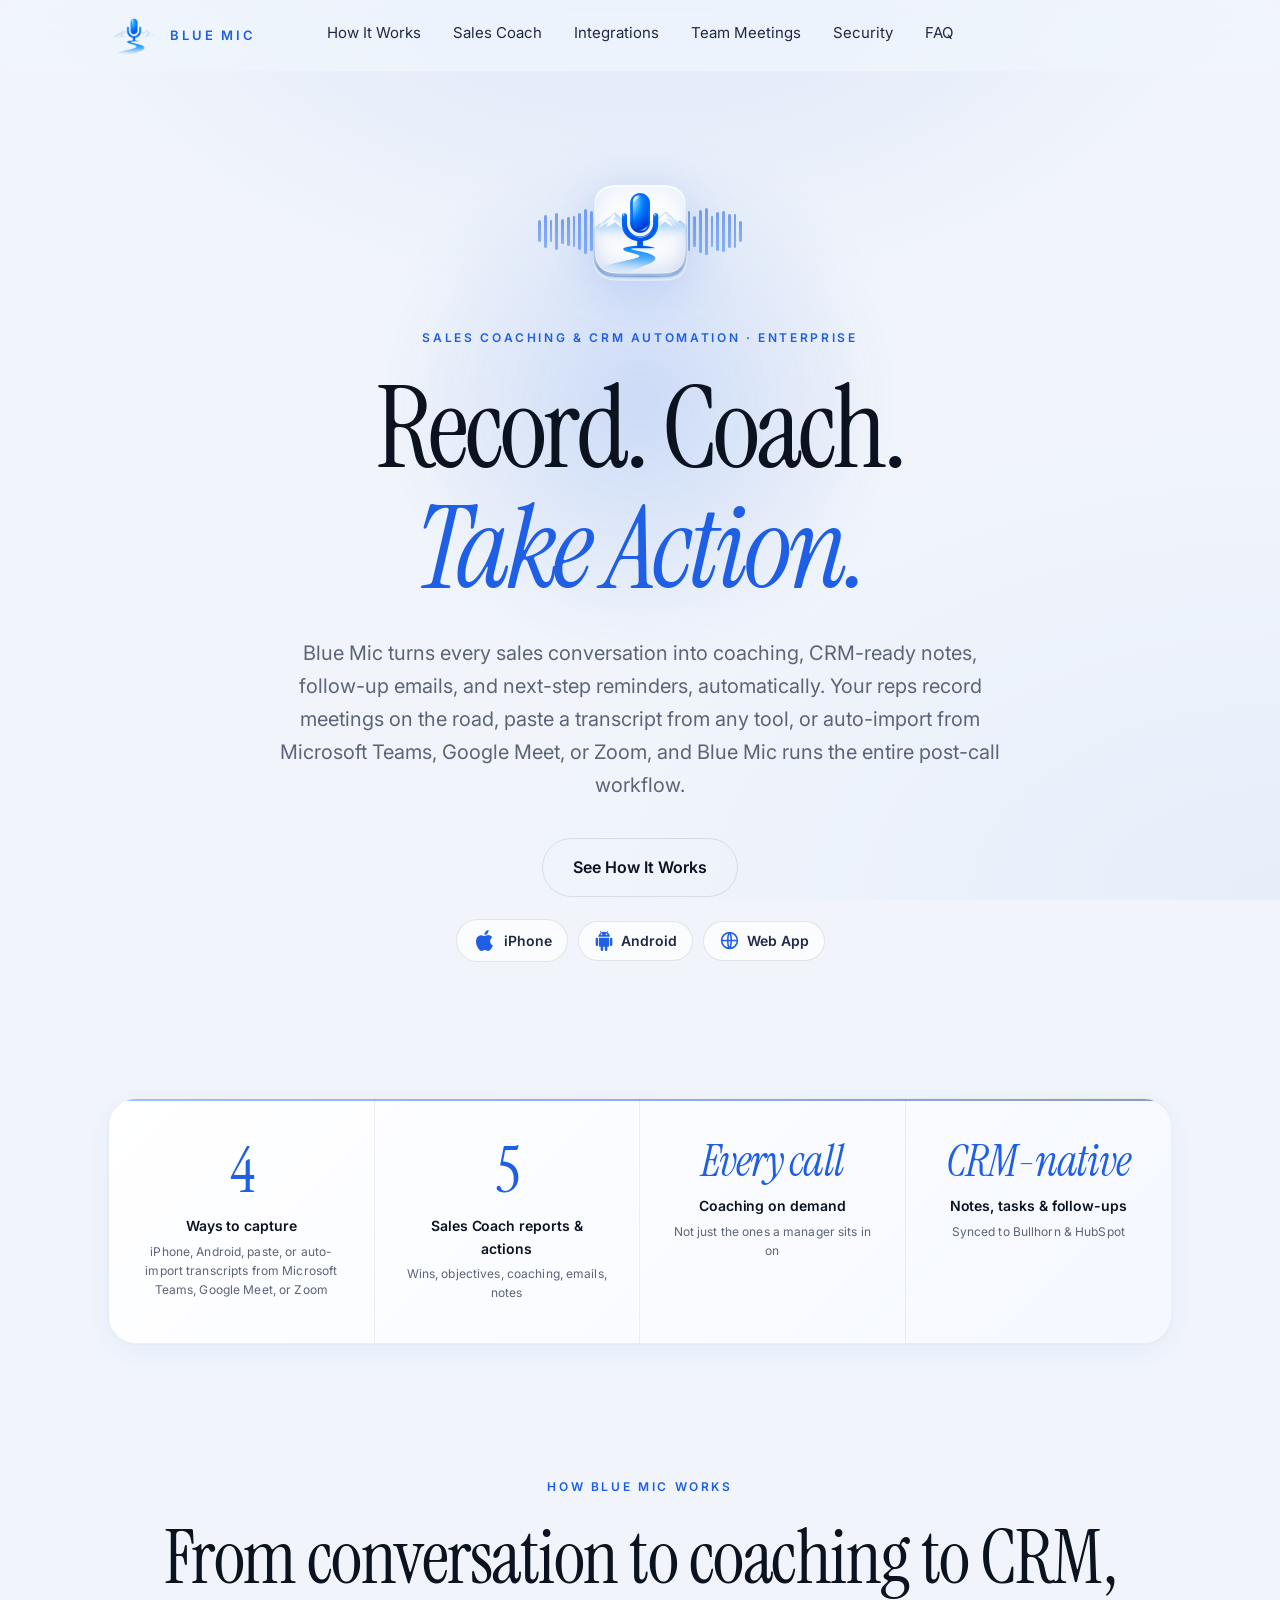
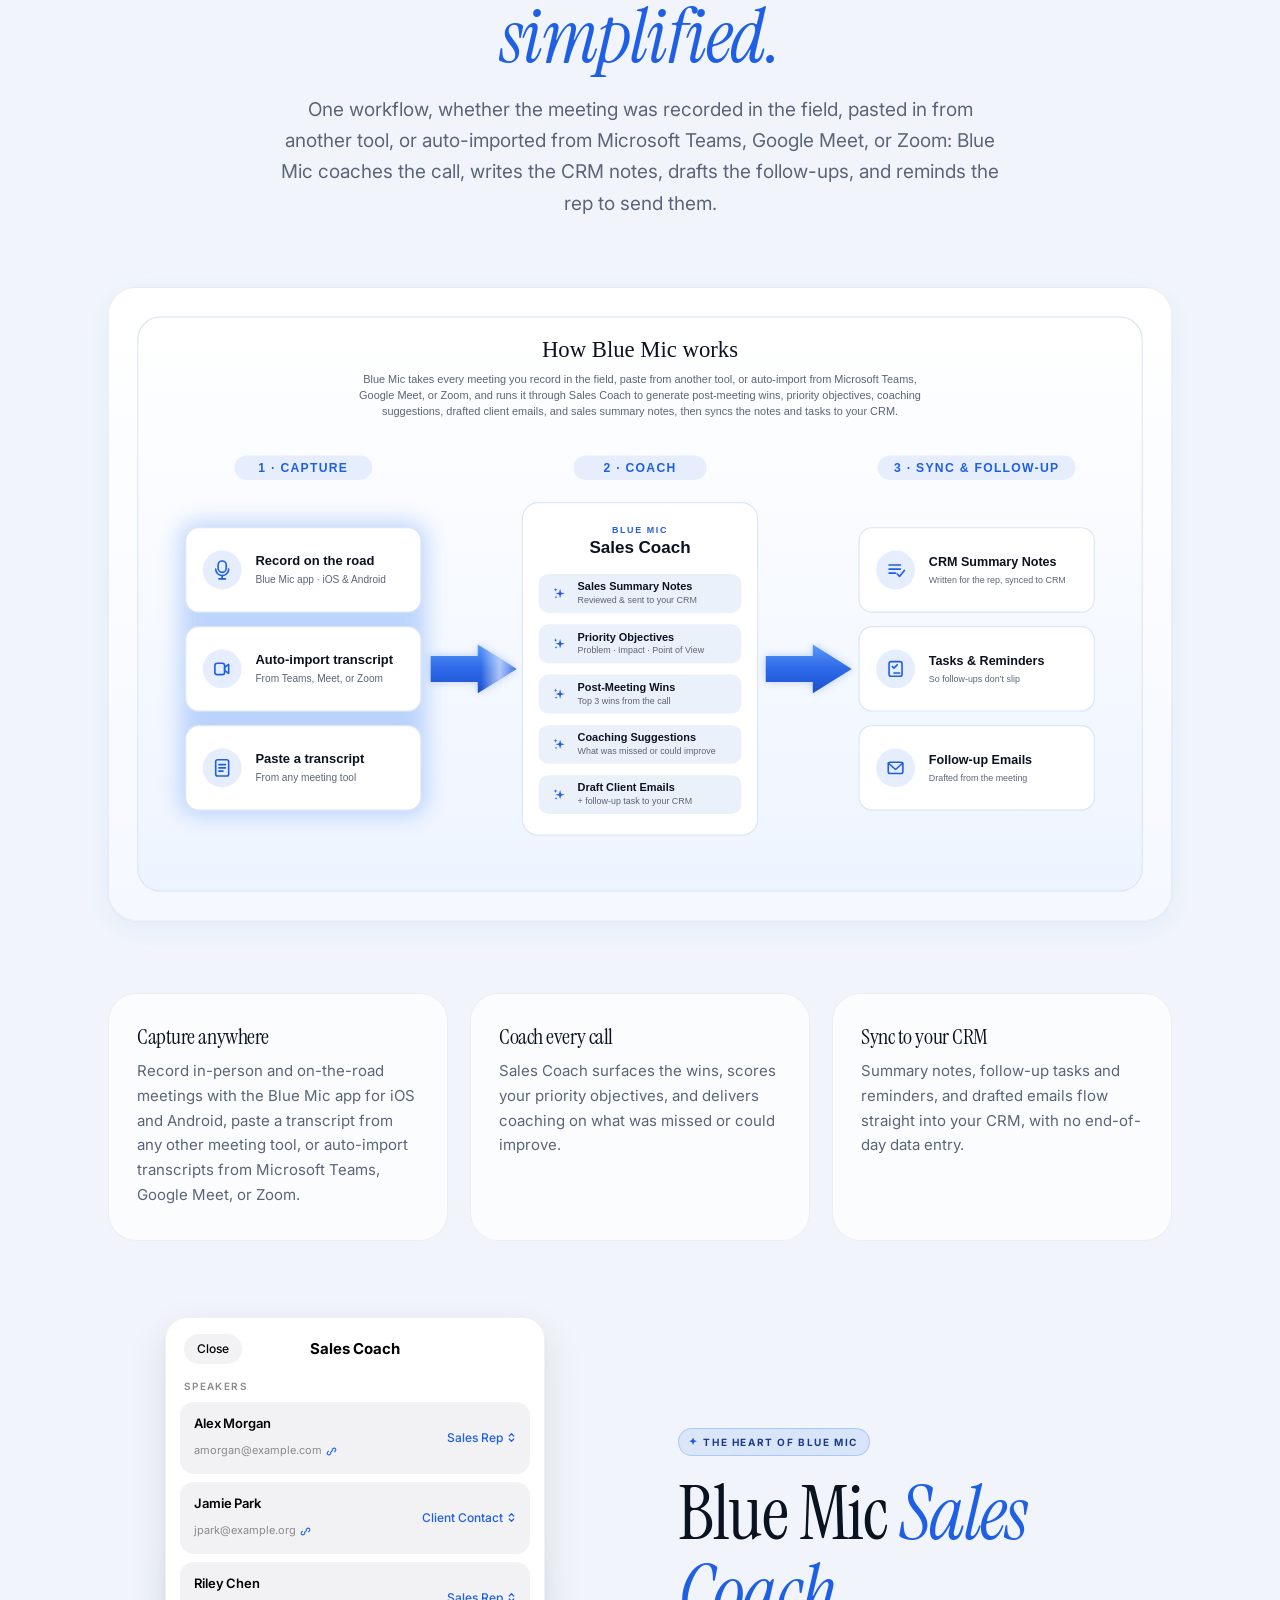
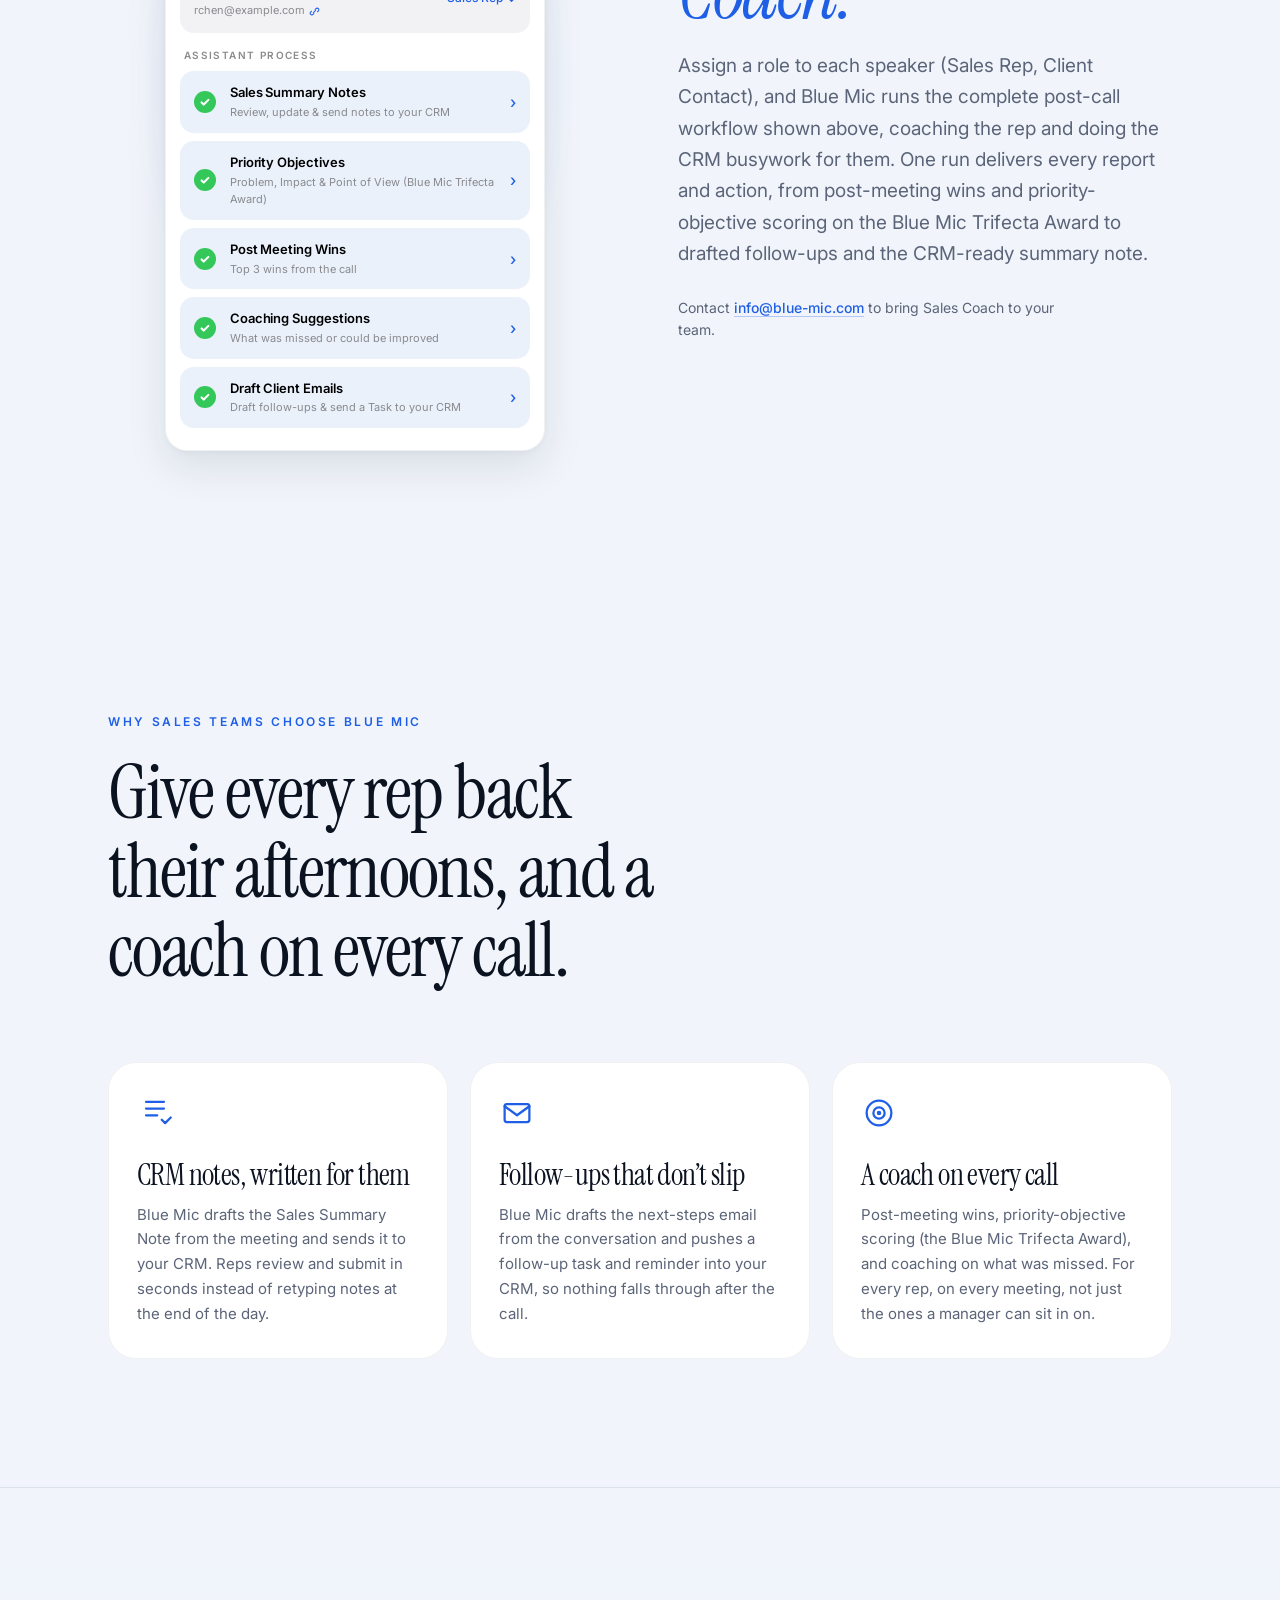
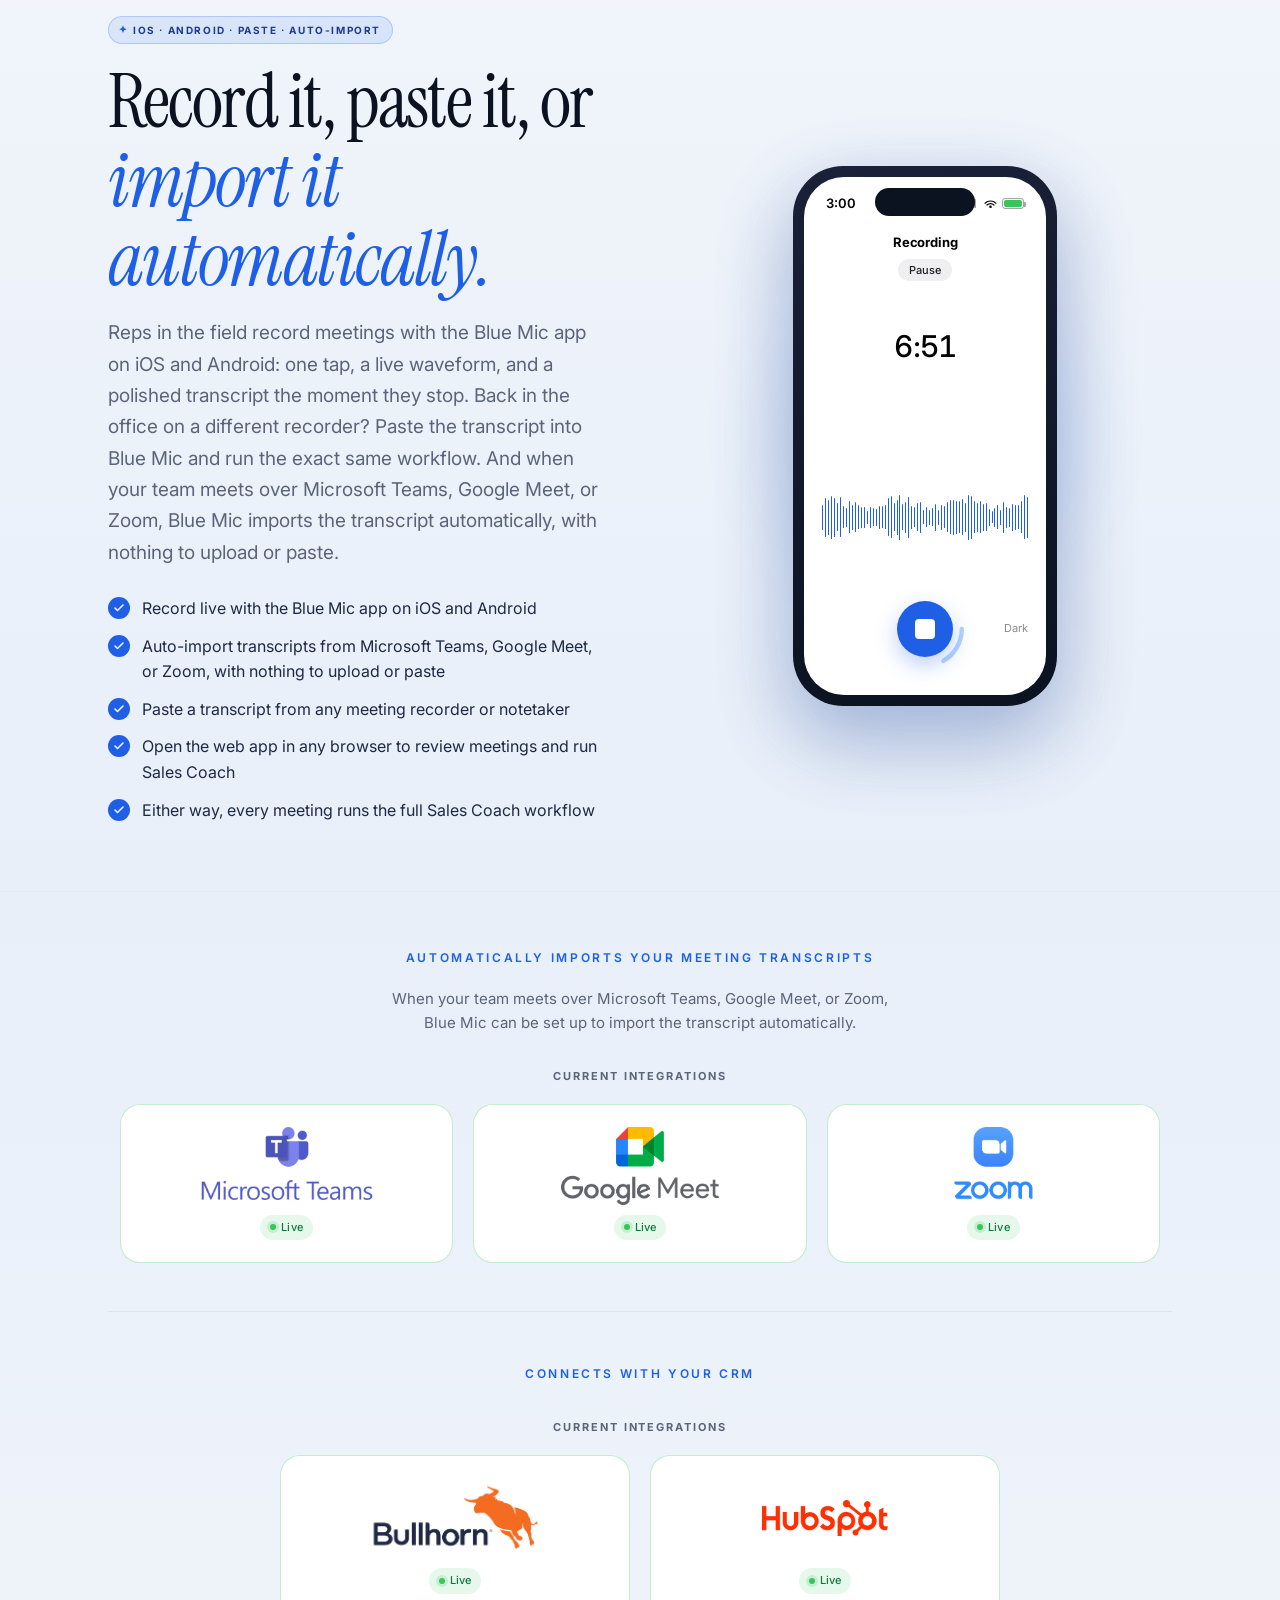
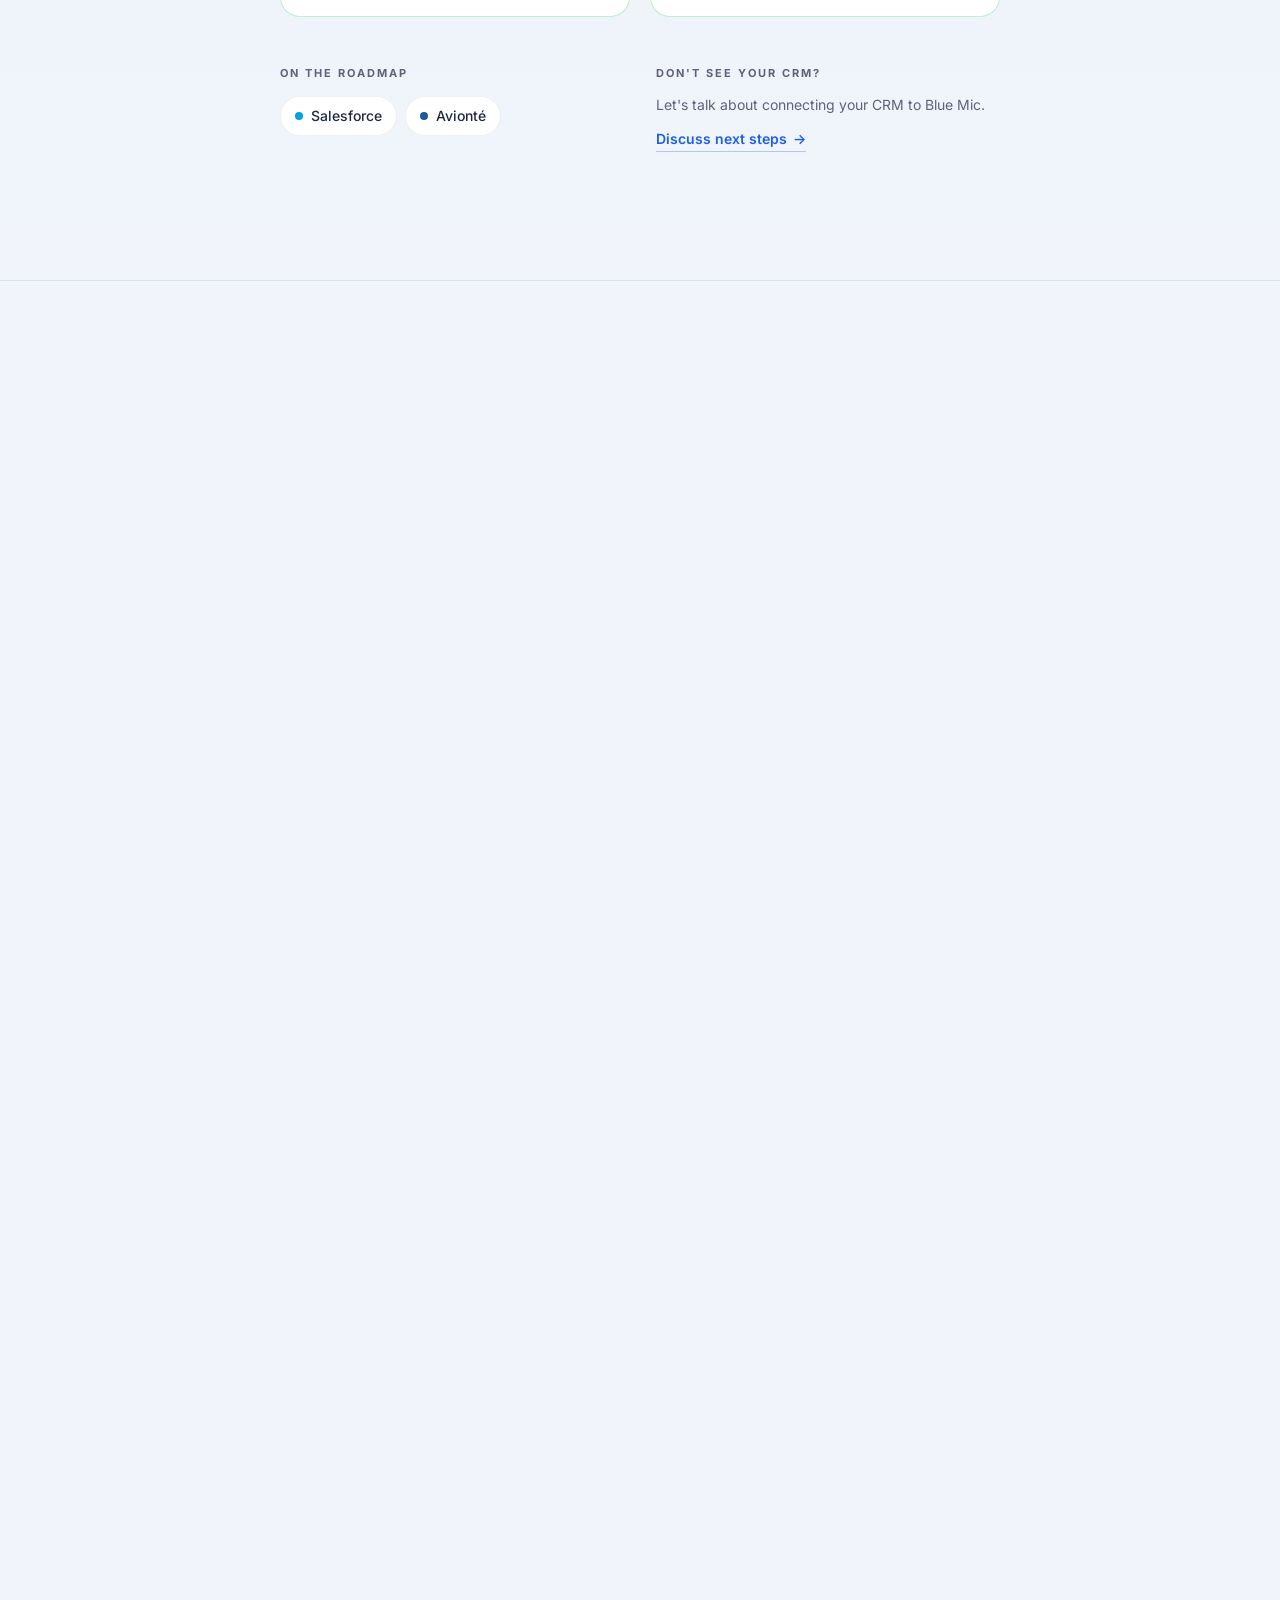
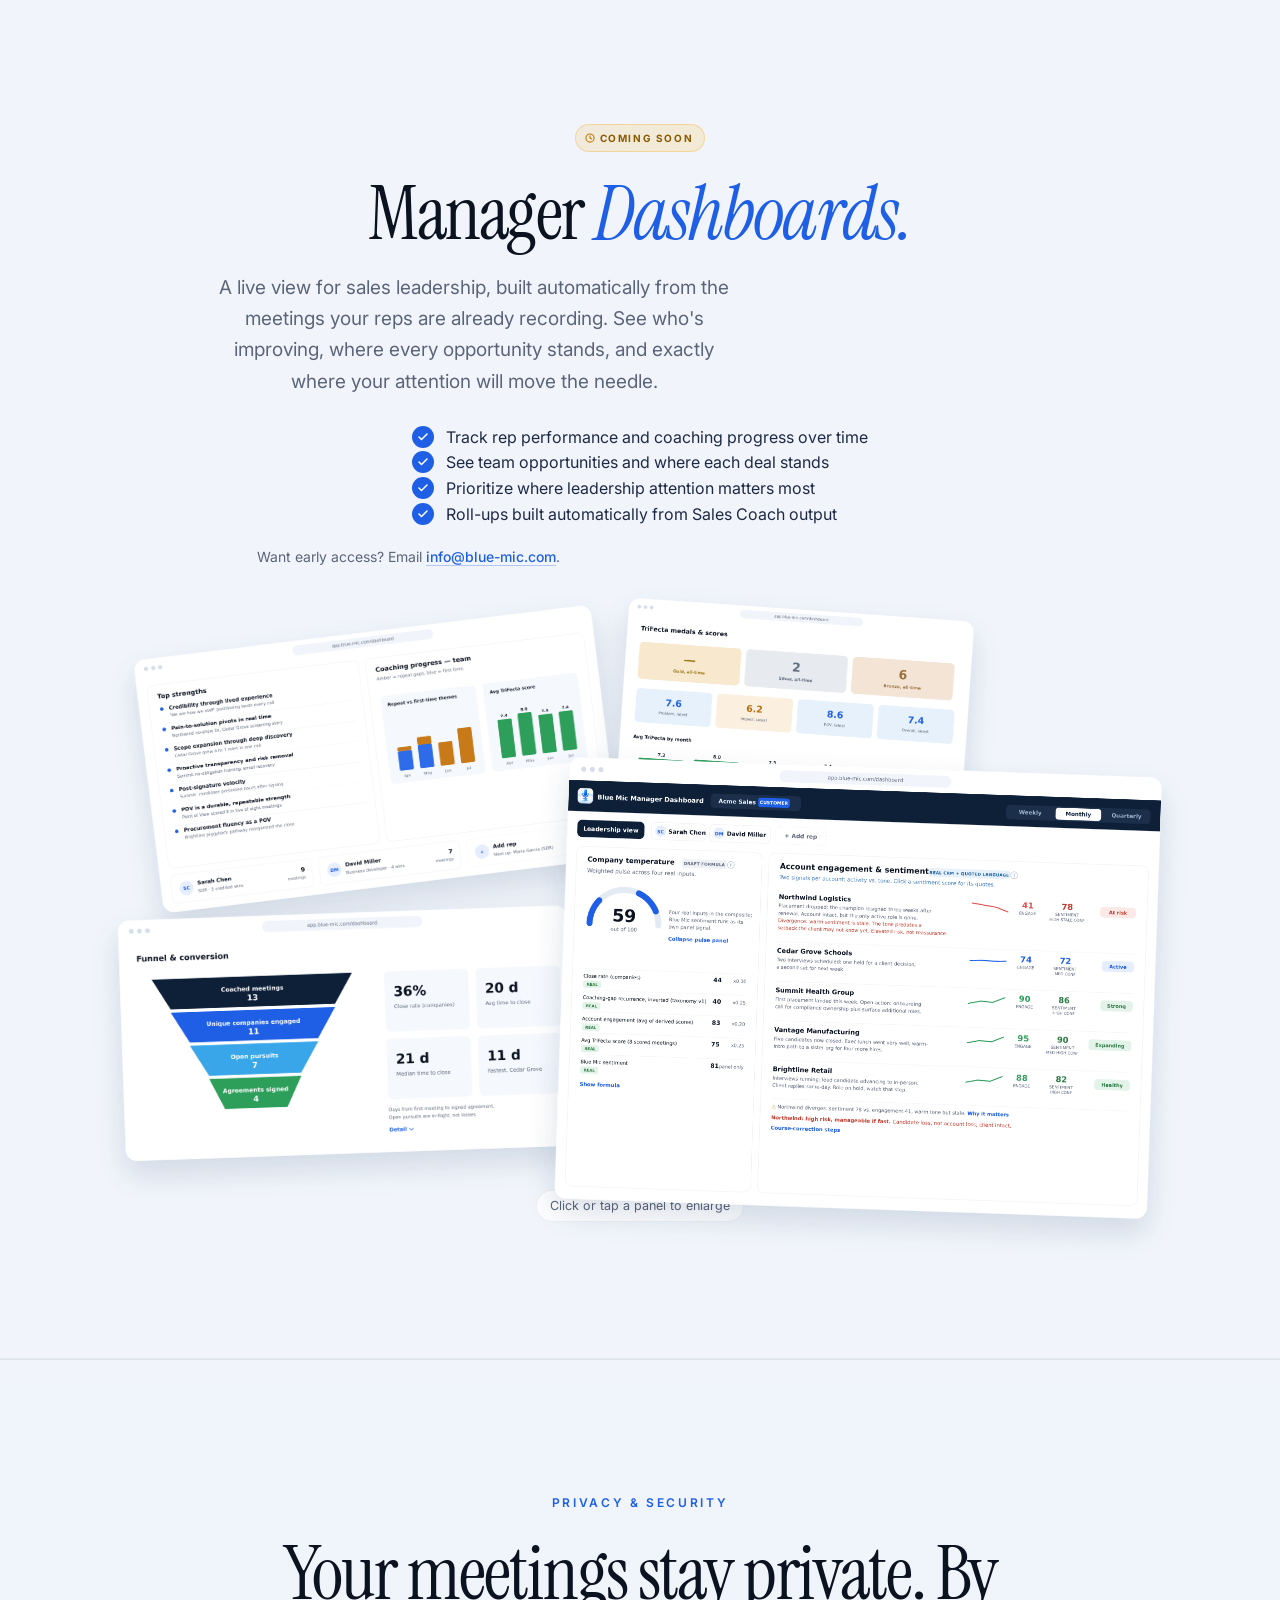
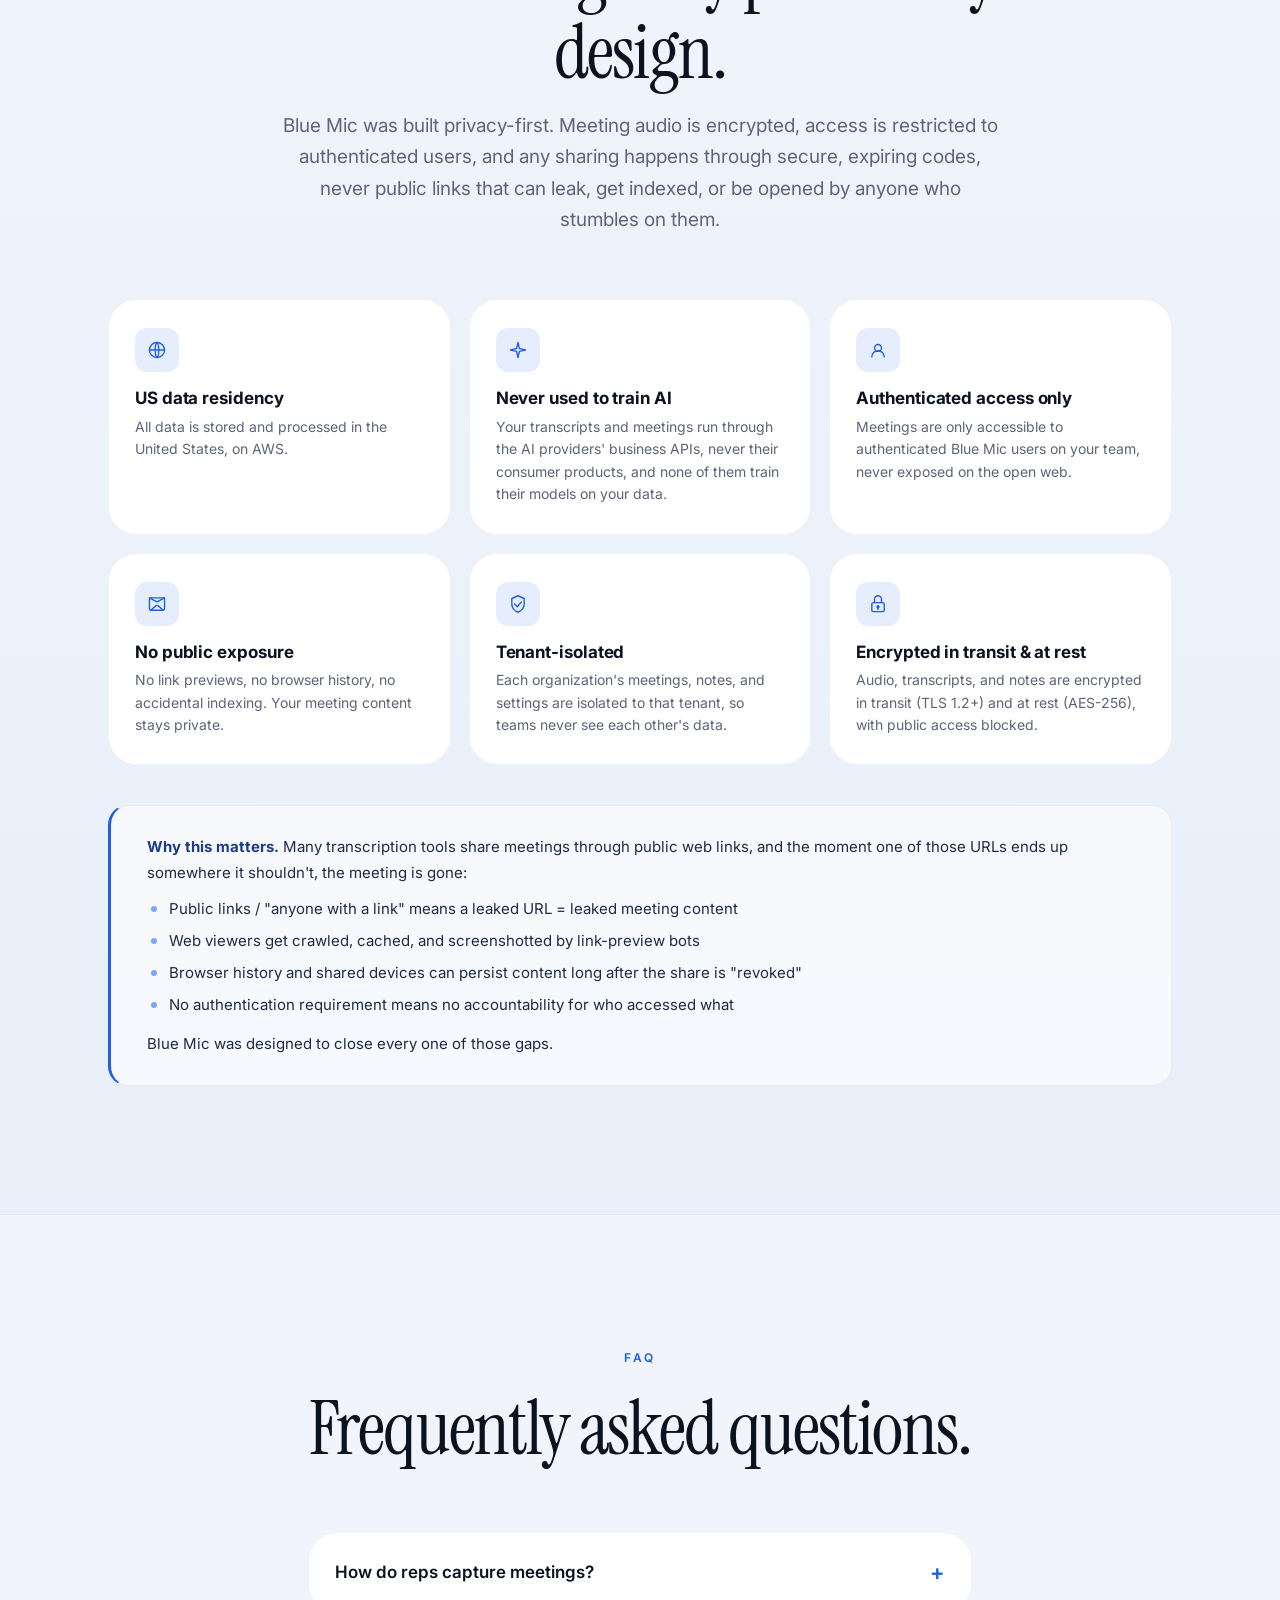
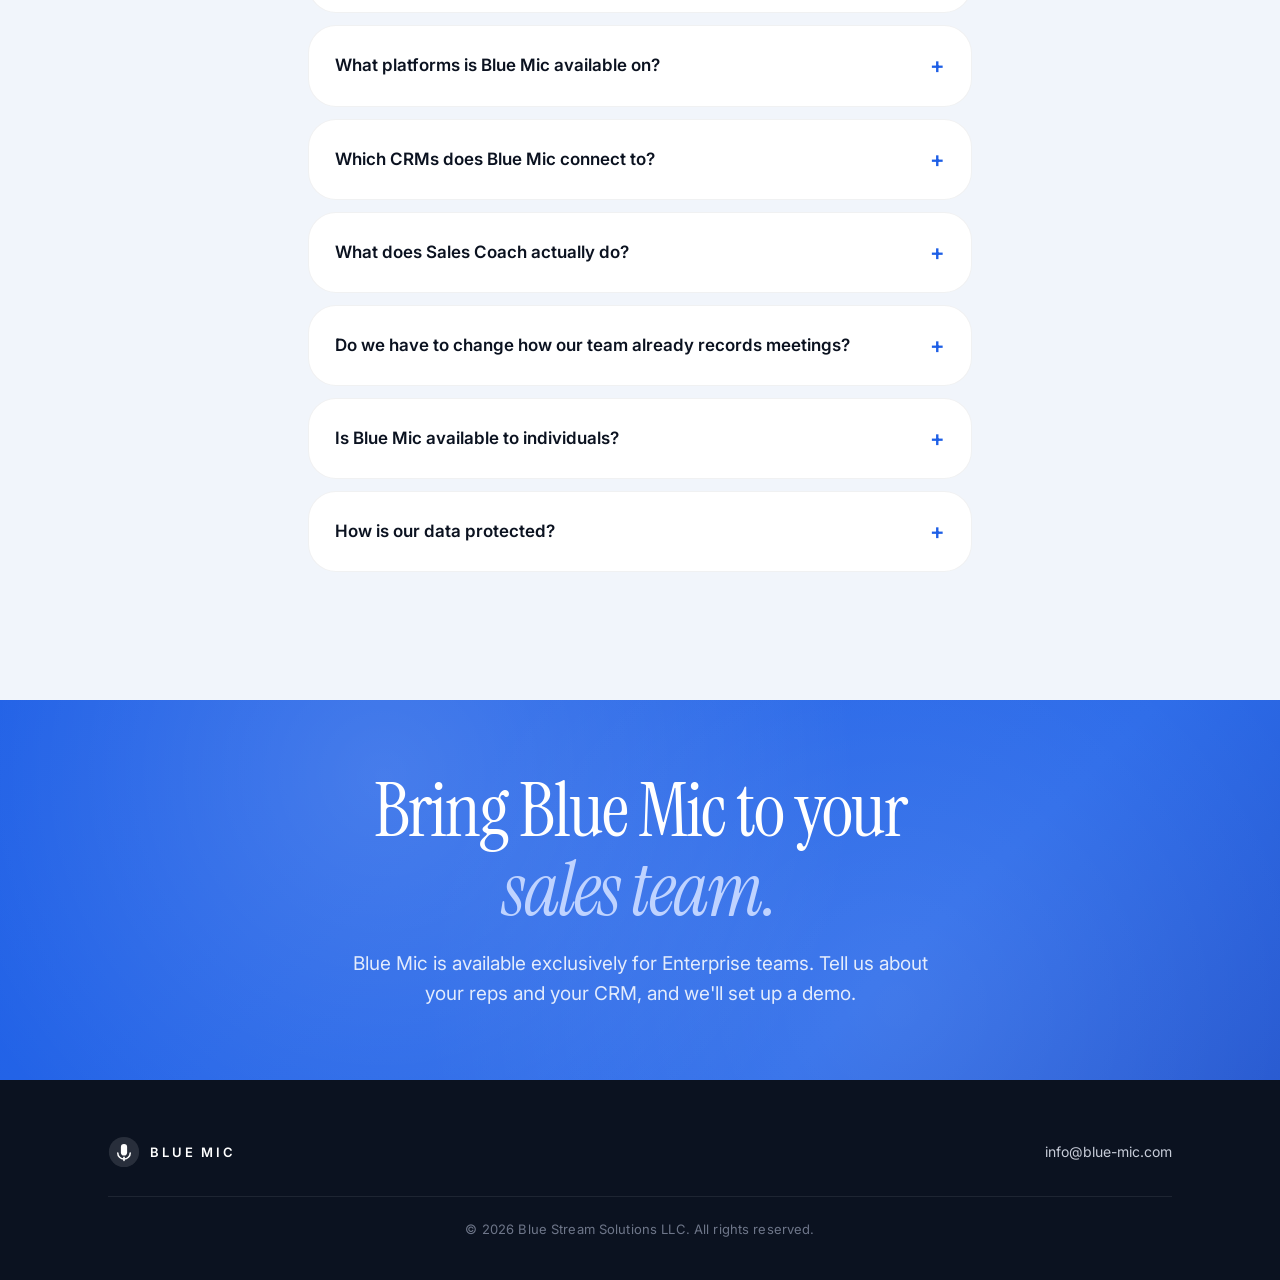
==== commit c85e6f79: "Add files via upload" ====
--- a/index.html
+++ b/index.html
@@ -187,7 +187,7 @@
 
     <div class="hero-mark">
       <div class="waveform" aria-hidden="true"></div>
-      <img class="hero-logo-img" src="blue-mic-logo.png" alt="Blue Mic"
+      <img class="hero-logo-img" src="logo.png" alt="Blue Mic"
            onerror="this.style.display='none'; this.nextElementSibling.style.display='block'">
       <svg class="hero-logo-svg" viewBox="0 0 96 96" xmlns="http://www.w3.org/2000/svg" aria-hidden="true" style="display:none;">
         <defs>
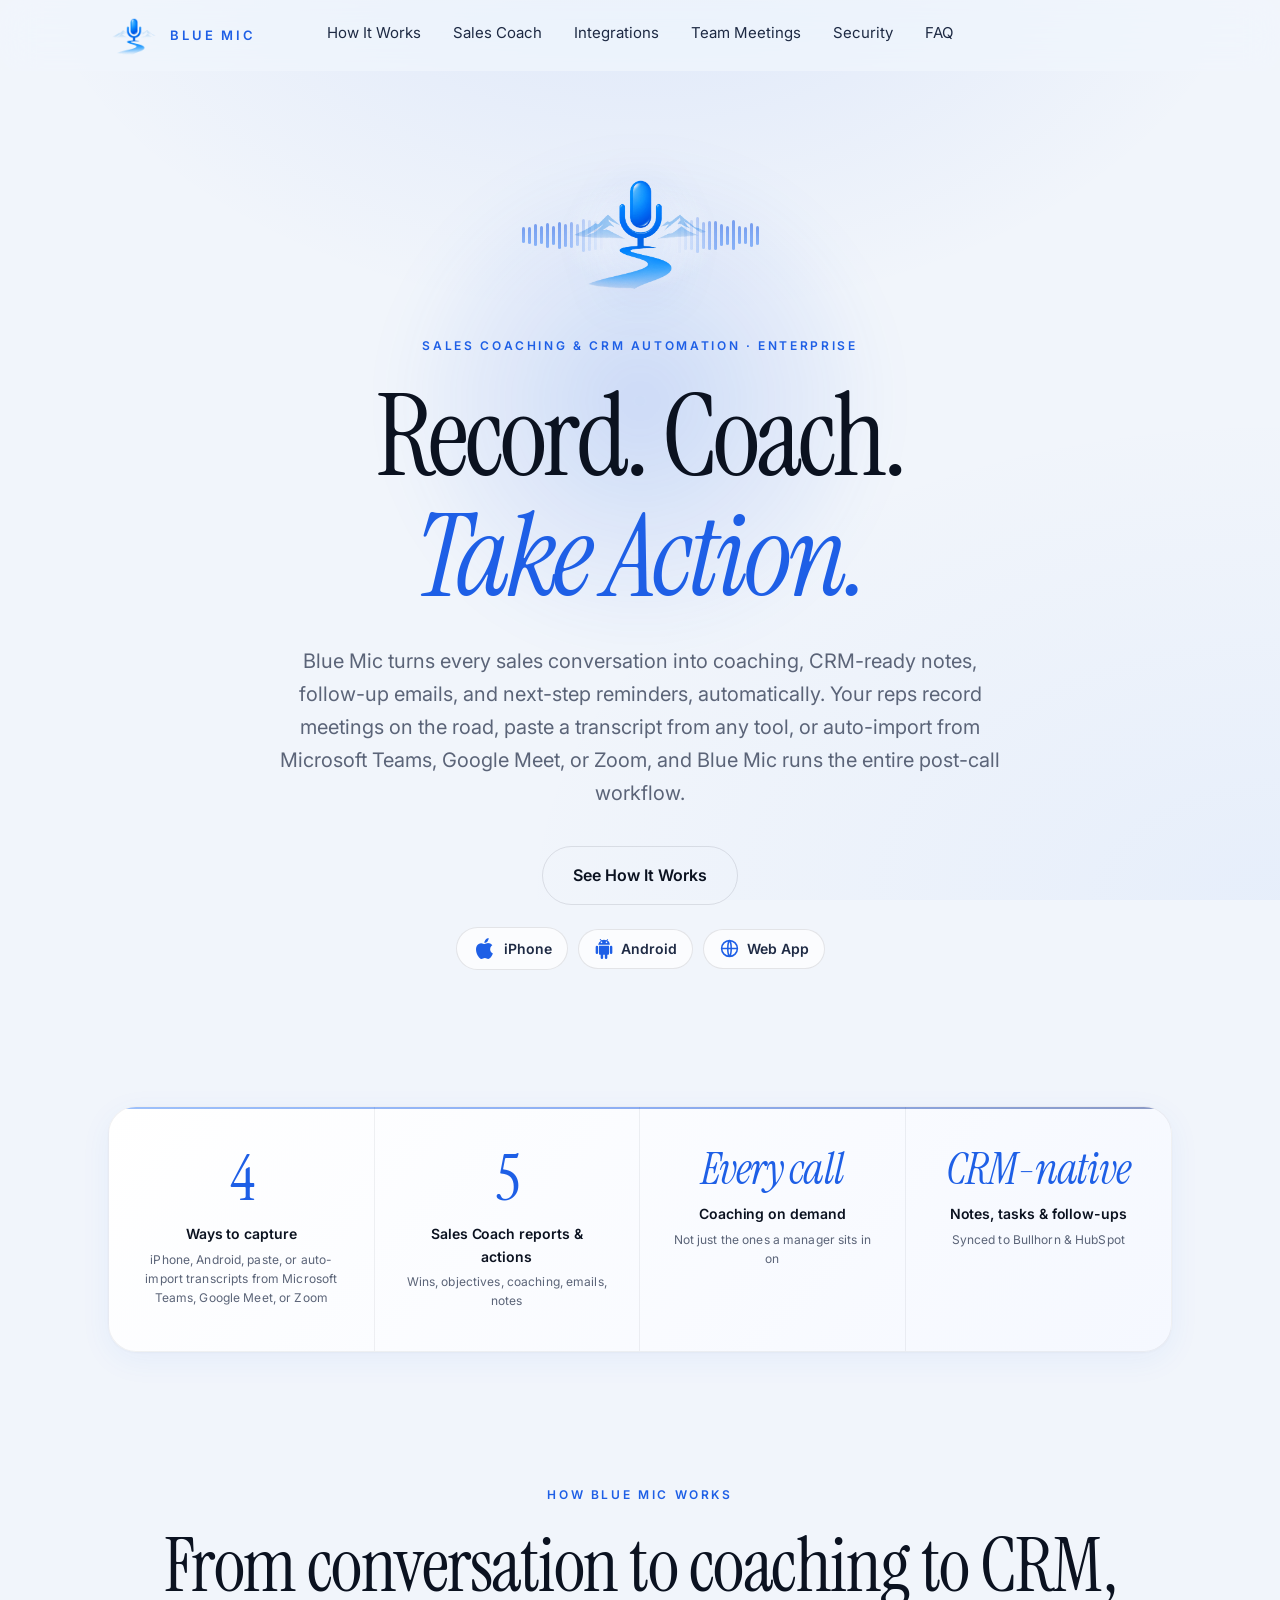
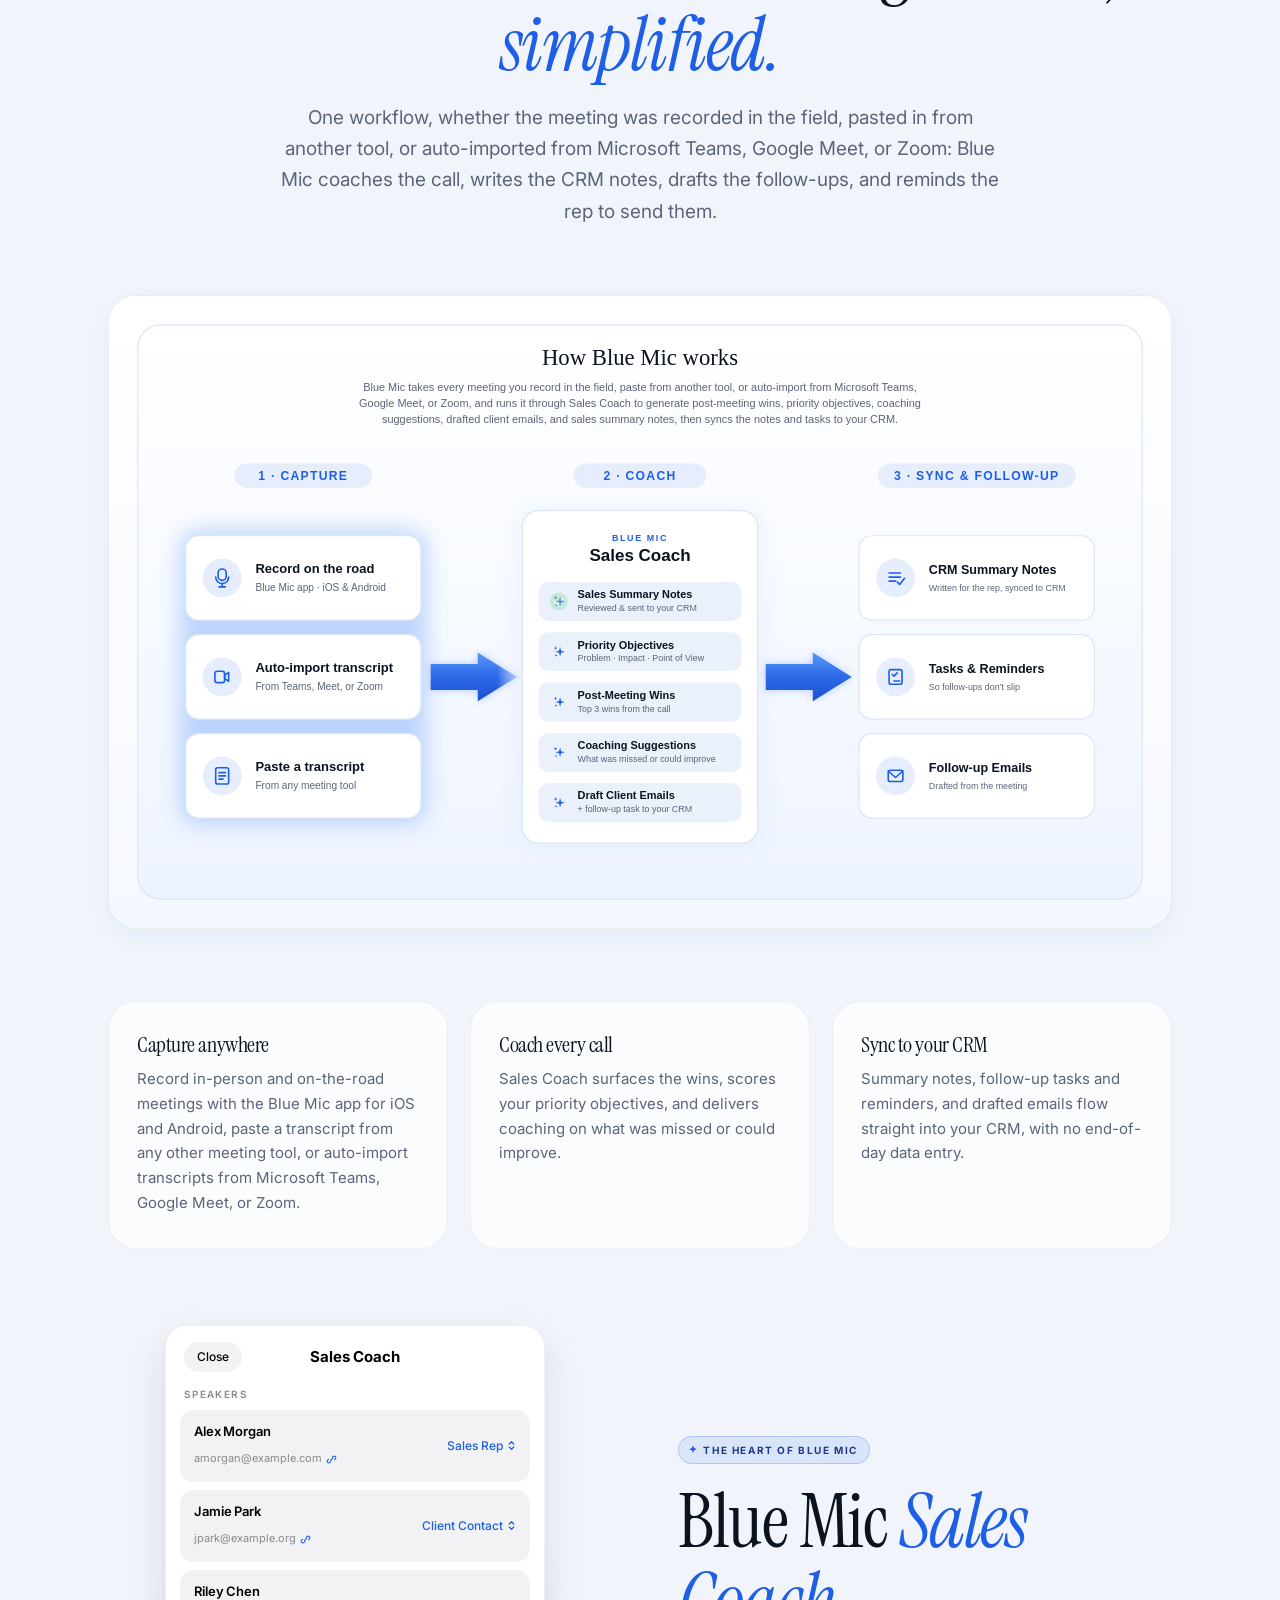
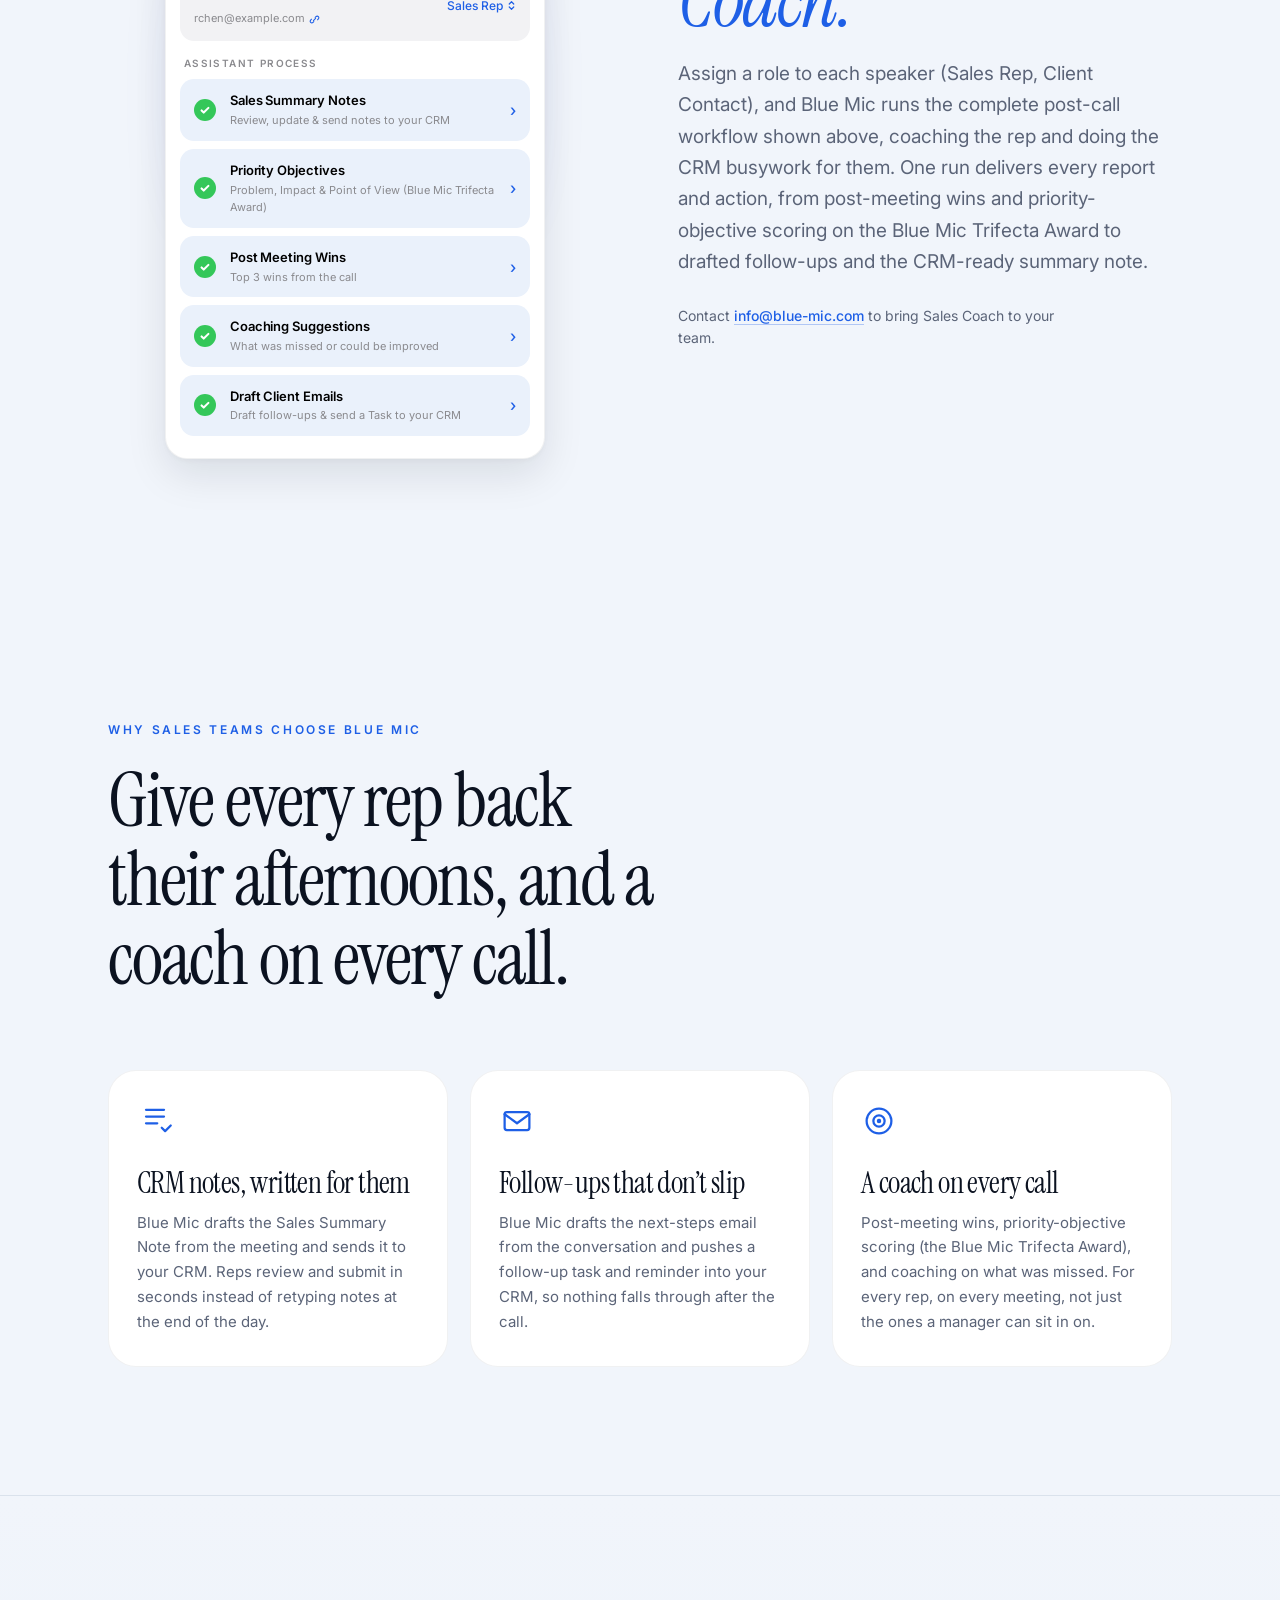
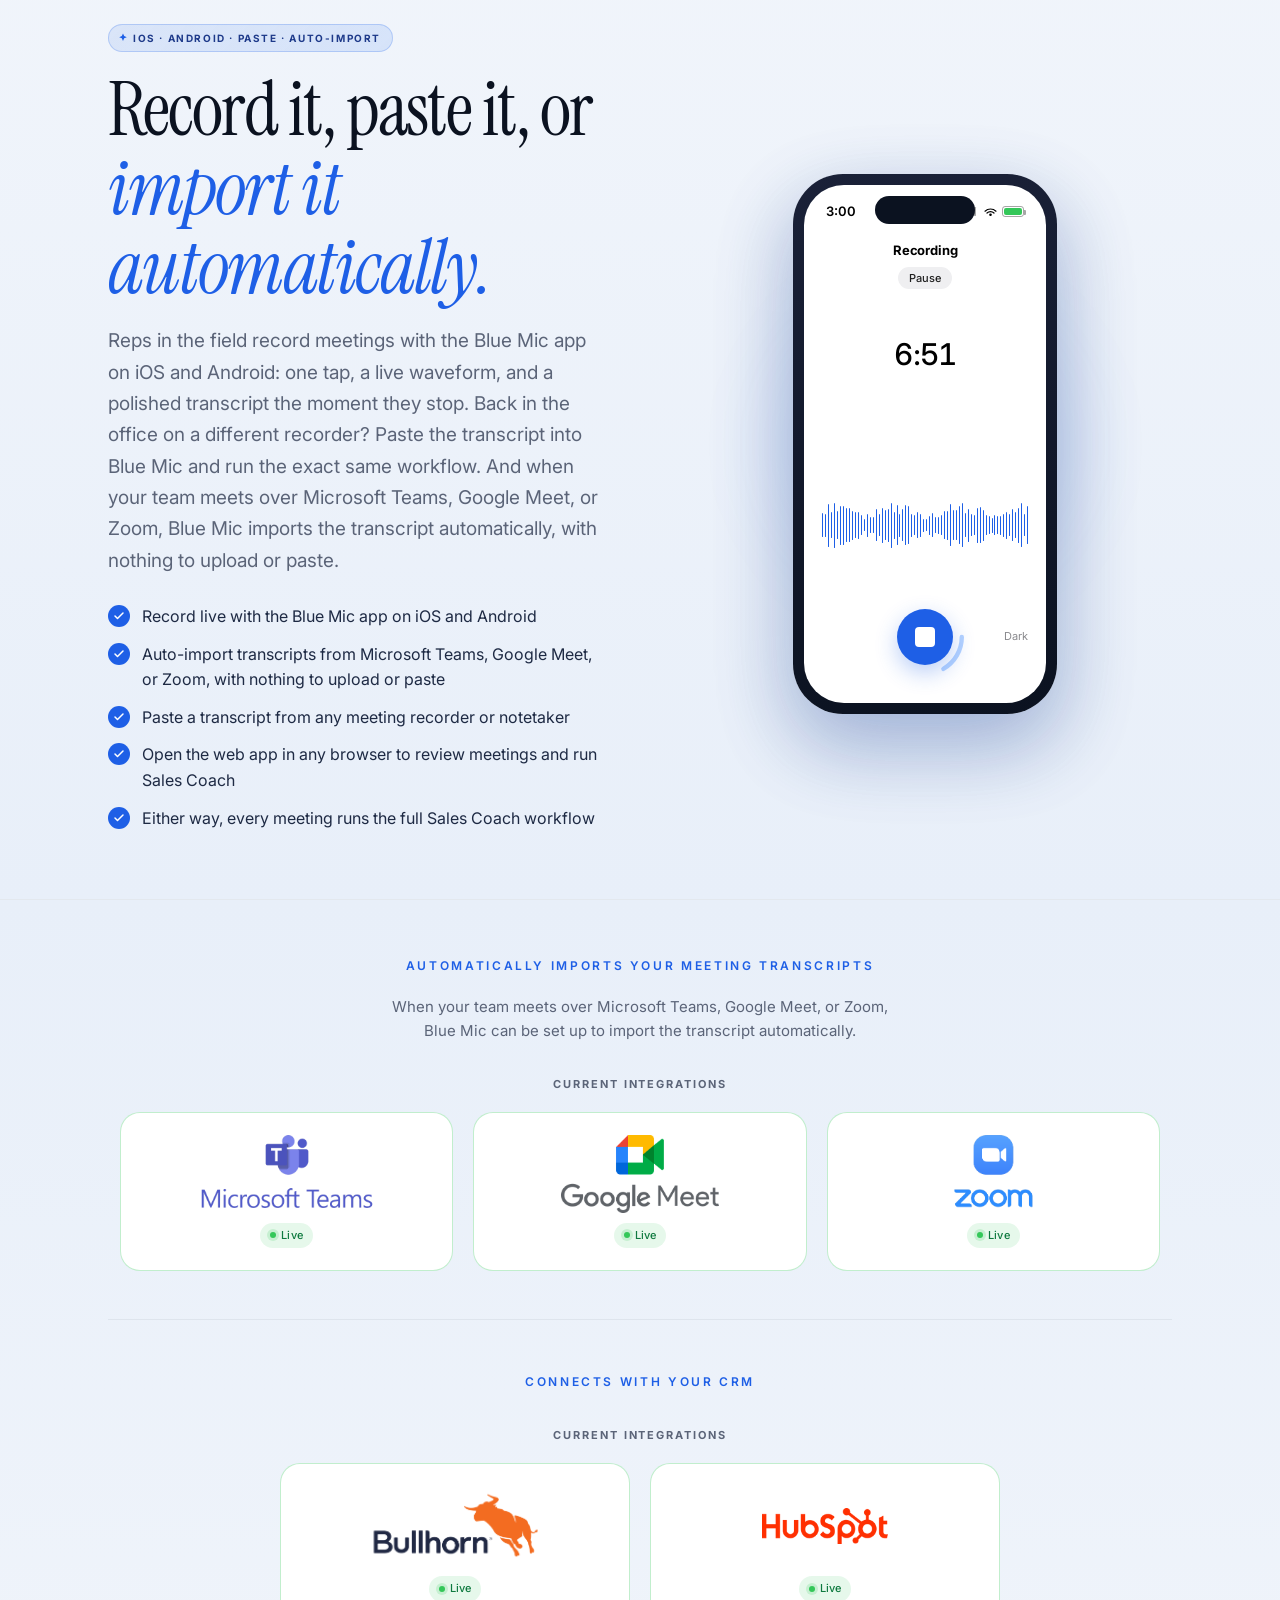
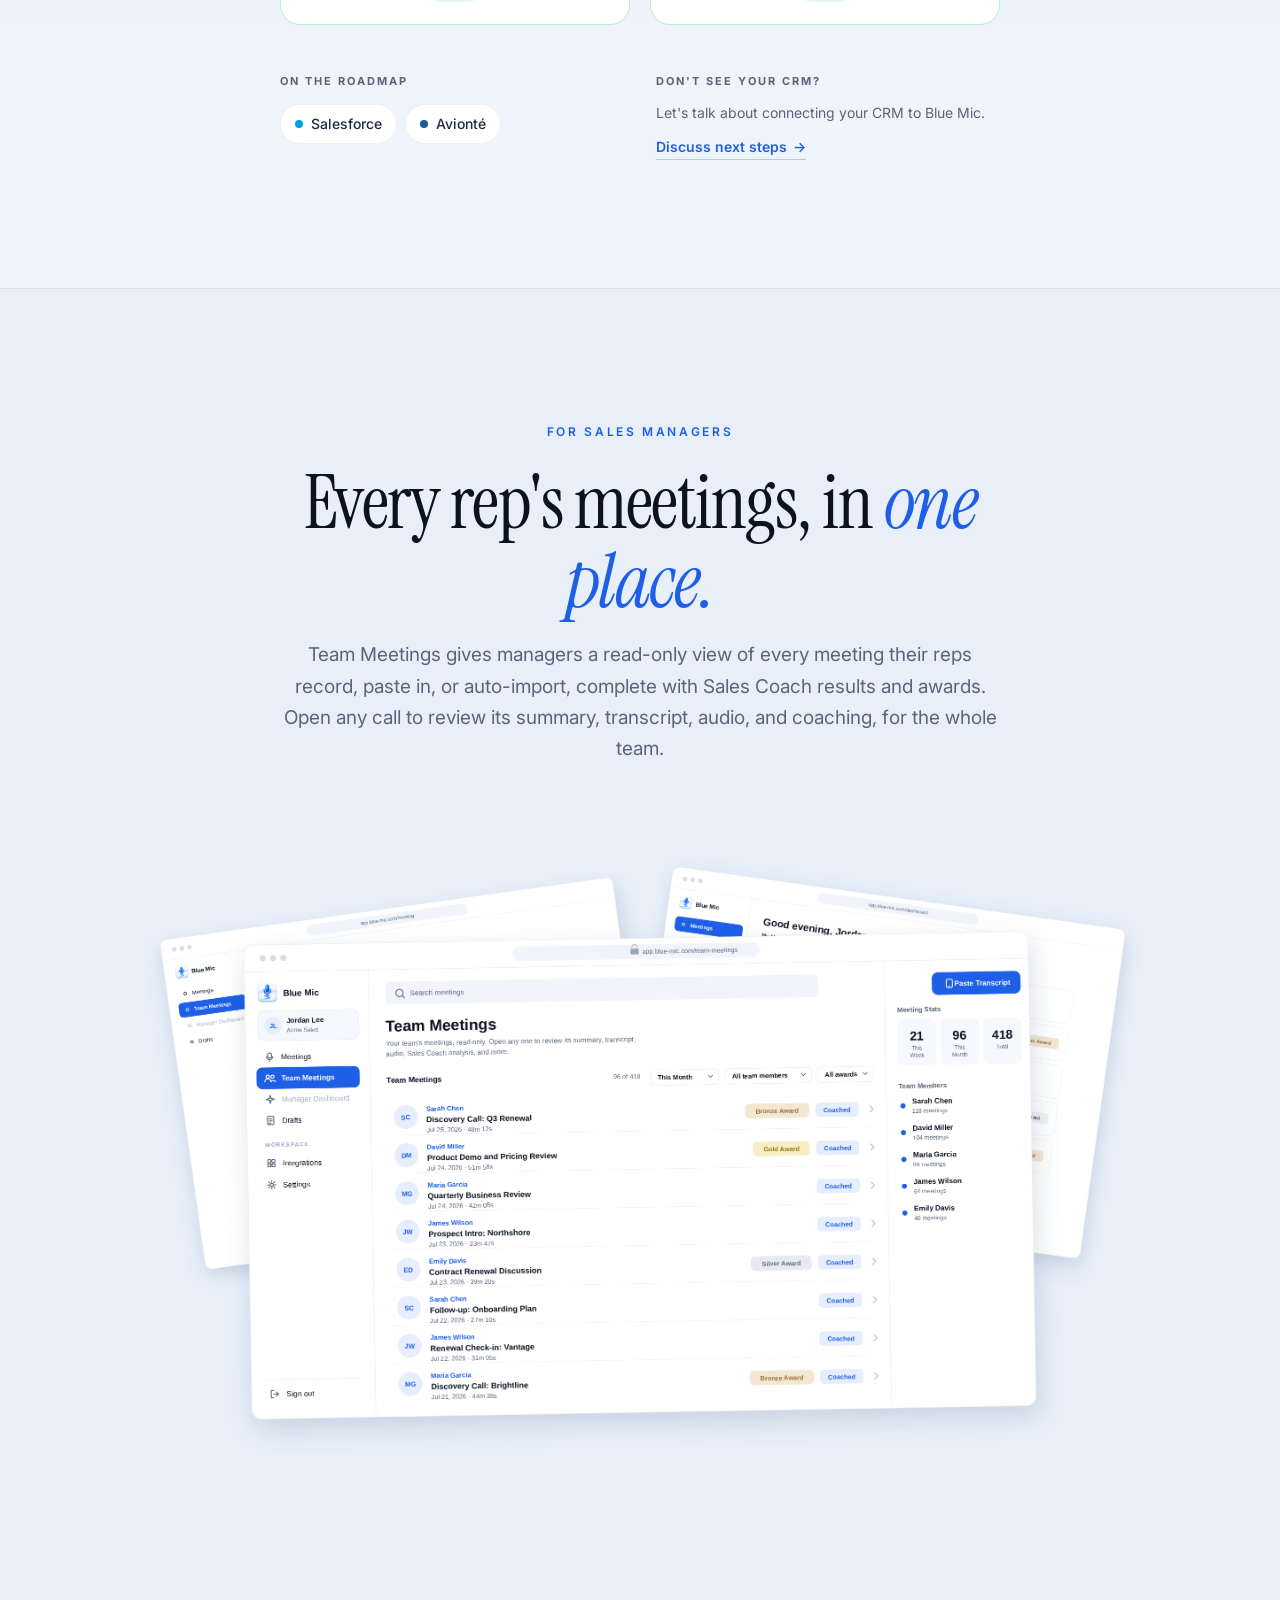
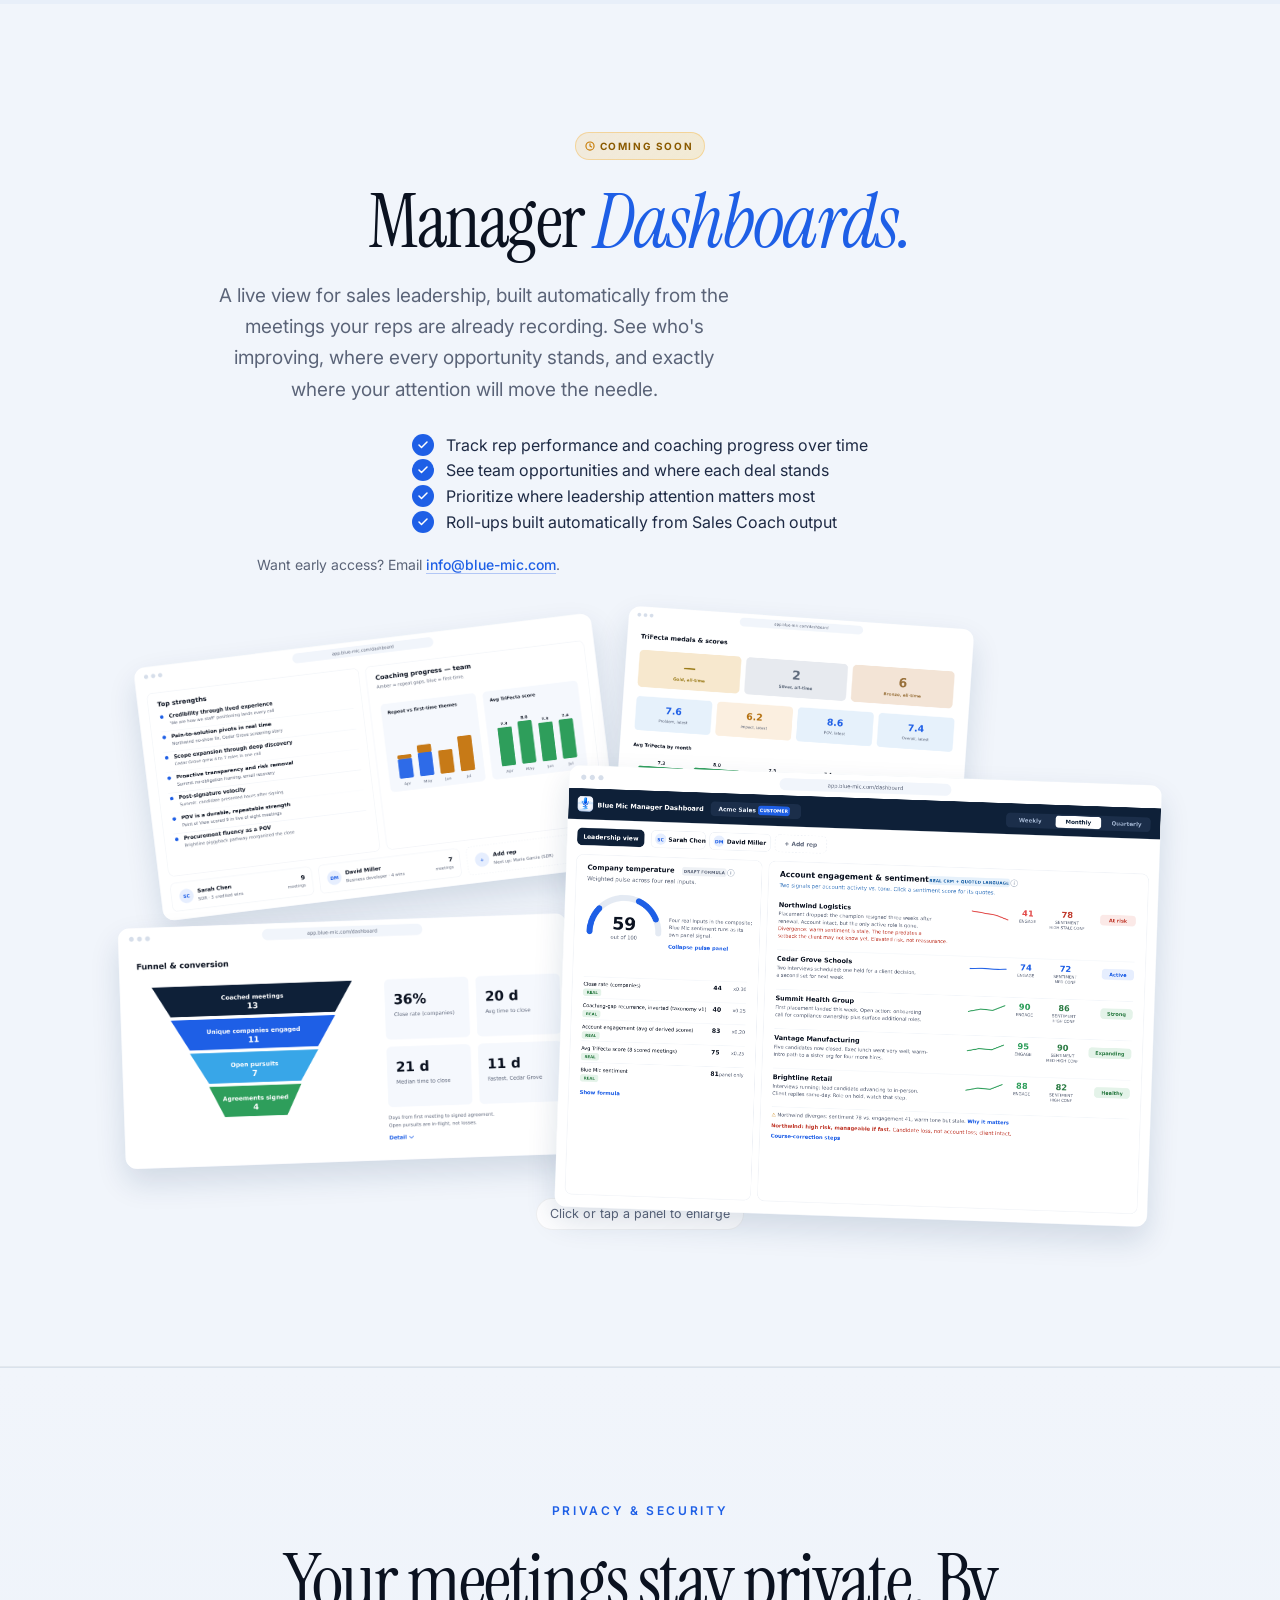
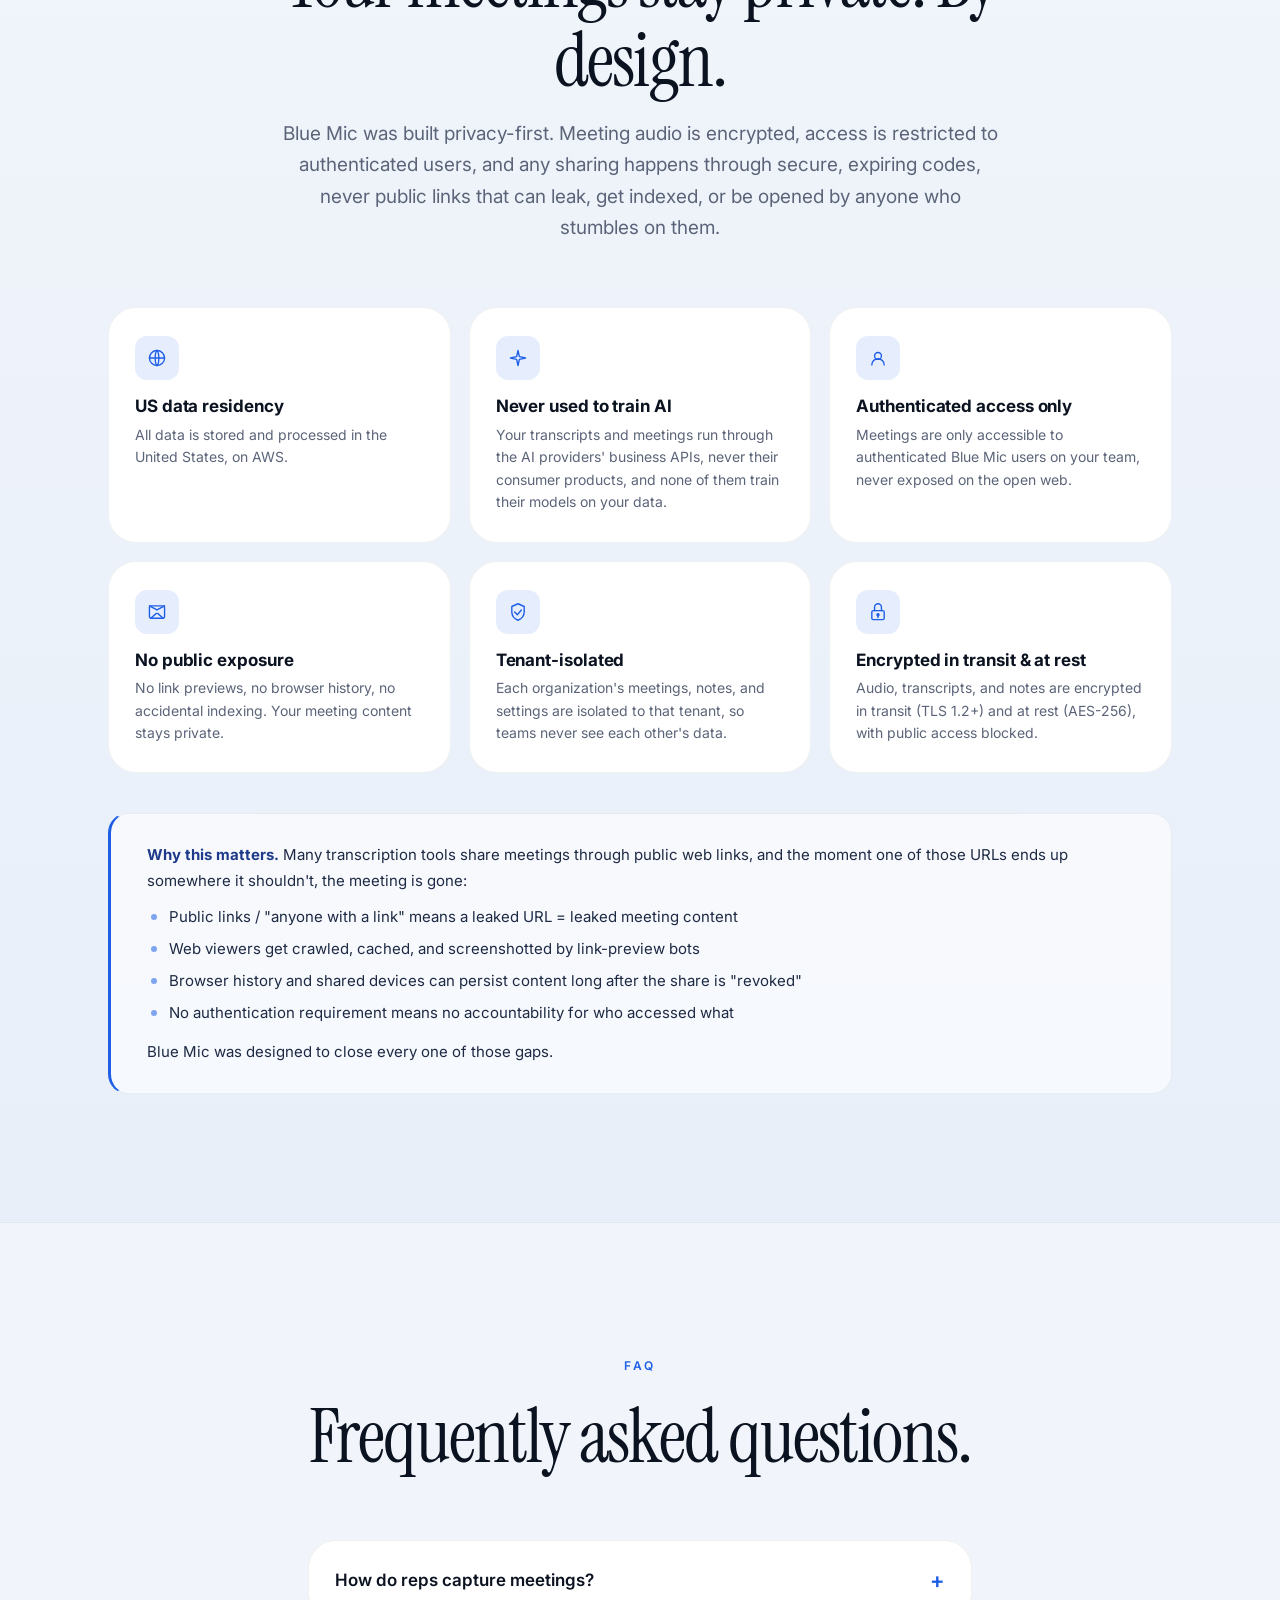
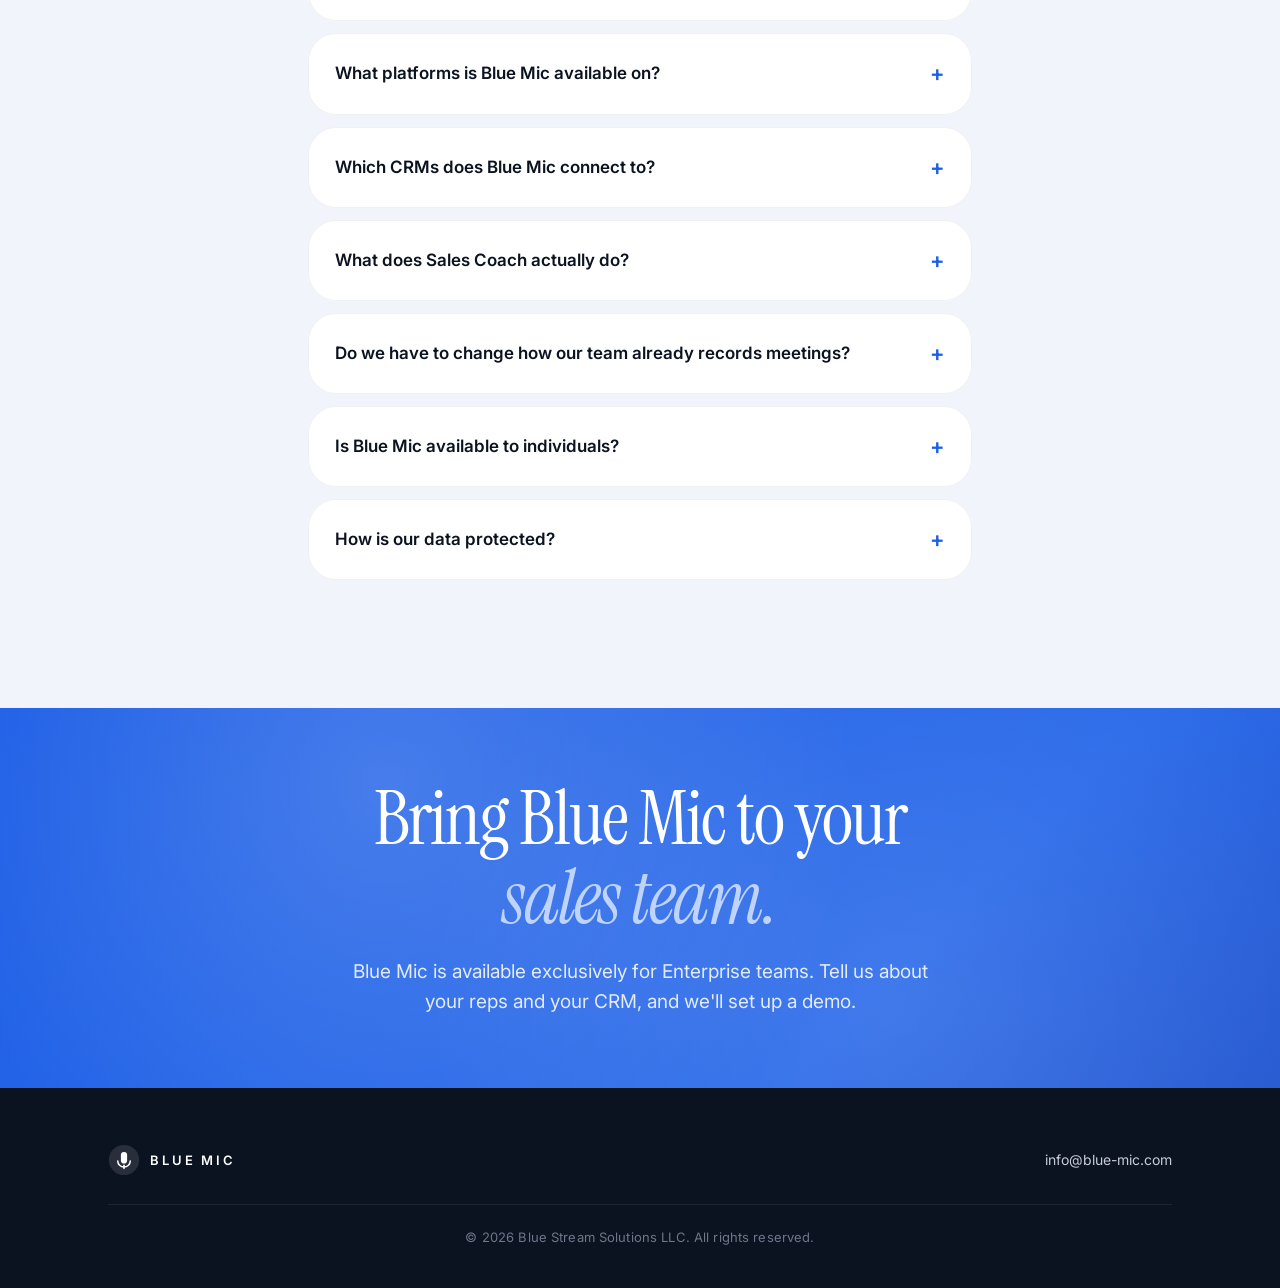
==== commit cba20c22: "Add files via upload" ====
--- a/index.html
+++ b/index.html
@@ -18,7 +18,7 @@
 <link rel="preconnect" href="https://fonts.gstatic.com" crossorigin />
 <link href="https://fonts.googleapis.com/css2?family=Instrument+Serif:ital@0;1&family=Inter:wght@400;500;600;700&display=swap" rel="stylesheet" />
 
-<link rel="stylesheet" href="styles.css?v=2" />
+<link rel="stylesheet" href="styles.css?v=5" />
 
 <!-- v3 additions: Enterprise re-focus components (nav CTA, workflow figure,
      two-entry capture, manager dashboard preview, coming-soon badge). Kept
@@ -187,7 +187,7 @@
 
     <div class="hero-mark">
       <div class="waveform" aria-hidden="true"></div>
-      <img class="hero-logo-img" src="logo.png" alt="Blue Mic"
+      <img class="hero-logo-img" src="logo.png?v=3" alt="Blue Mic"
            onerror="this.style.display='none'; this.nextElementSibling.style.display='block'">
       <svg class="hero-logo-svg" viewBox="0 0 96 96" xmlns="http://www.w3.org/2000/svg" aria-hidden="true" style="display:none;">
         <defs>
@@ -851,7 +851,7 @@
   </div>
 </footer>
 
-<script src="script.js"></script>
+<script src="script.js?v=3"></script>
 <div class="mgr-lightbox" id="mgrLightbox" aria-hidden="true">
   <button class="mgr-lb-close" aria-label="Close">&times;</button>
   <img id="mgrLightboxImg" alt="" />
--- a/styles.css
+++ b/styles.css
@@ -352,10 +352,27 @@
   50%      { opacity: 1;   transform: translateX(-50%) scale(1.06); }
 }
 .hero-mark {
-  width: 128px;
-  height: 128px;
+  width: 136px;
+  height: 136px;
   margin: 0 auto 28px;
   position: relative;
+}
+/* soft white halo behind the logo: restores the snowy mountains
+   and keeps the waveform from showing through the art */
+.hero-mark::before {
+  content: "";
+  position: absolute;
+  left: 50%;
+  top: 50%;
+  width: 115%;
+  height: 80%;
+  transform: translate(-50%, -50%);
+  background: radial-gradient(closest-side,
+    rgba(255,255,255,0.55) 0%,
+    rgba(255,255,255,0.3) 55%,
+    rgba(255,255,255,0) 100%);
+  z-index: 0;
+  pointer-events: none;
 }
 .hero-logo-img,
 .hero-logo-svg {
@@ -375,7 +392,7 @@
 }
 .hero-mark .waveform {
   position: absolute;
-  inset: -38px;
+  inset: -24px -56px;
   display: flex;
   align-items: center;
   justify-content: center;
@@ -383,6 +400,9 @@
   pointer-events: none;
   opacity: 0.55;
   z-index: -1;
+  /* fade the bars out behind the logo, keep them on both sides */
+  -webkit-mask-image: linear-gradient(90deg, #000 0%, #000 18%, transparent 36%, transparent 64%, #000 82%, #000 100%);
+          mask-image: linear-gradient(90deg, #000 0%, #000 18%, transparent 36%, transparent 64%, #000 82%, #000 100%);
 }
 .hero-mark .waveform .bar {
   width: 3px;
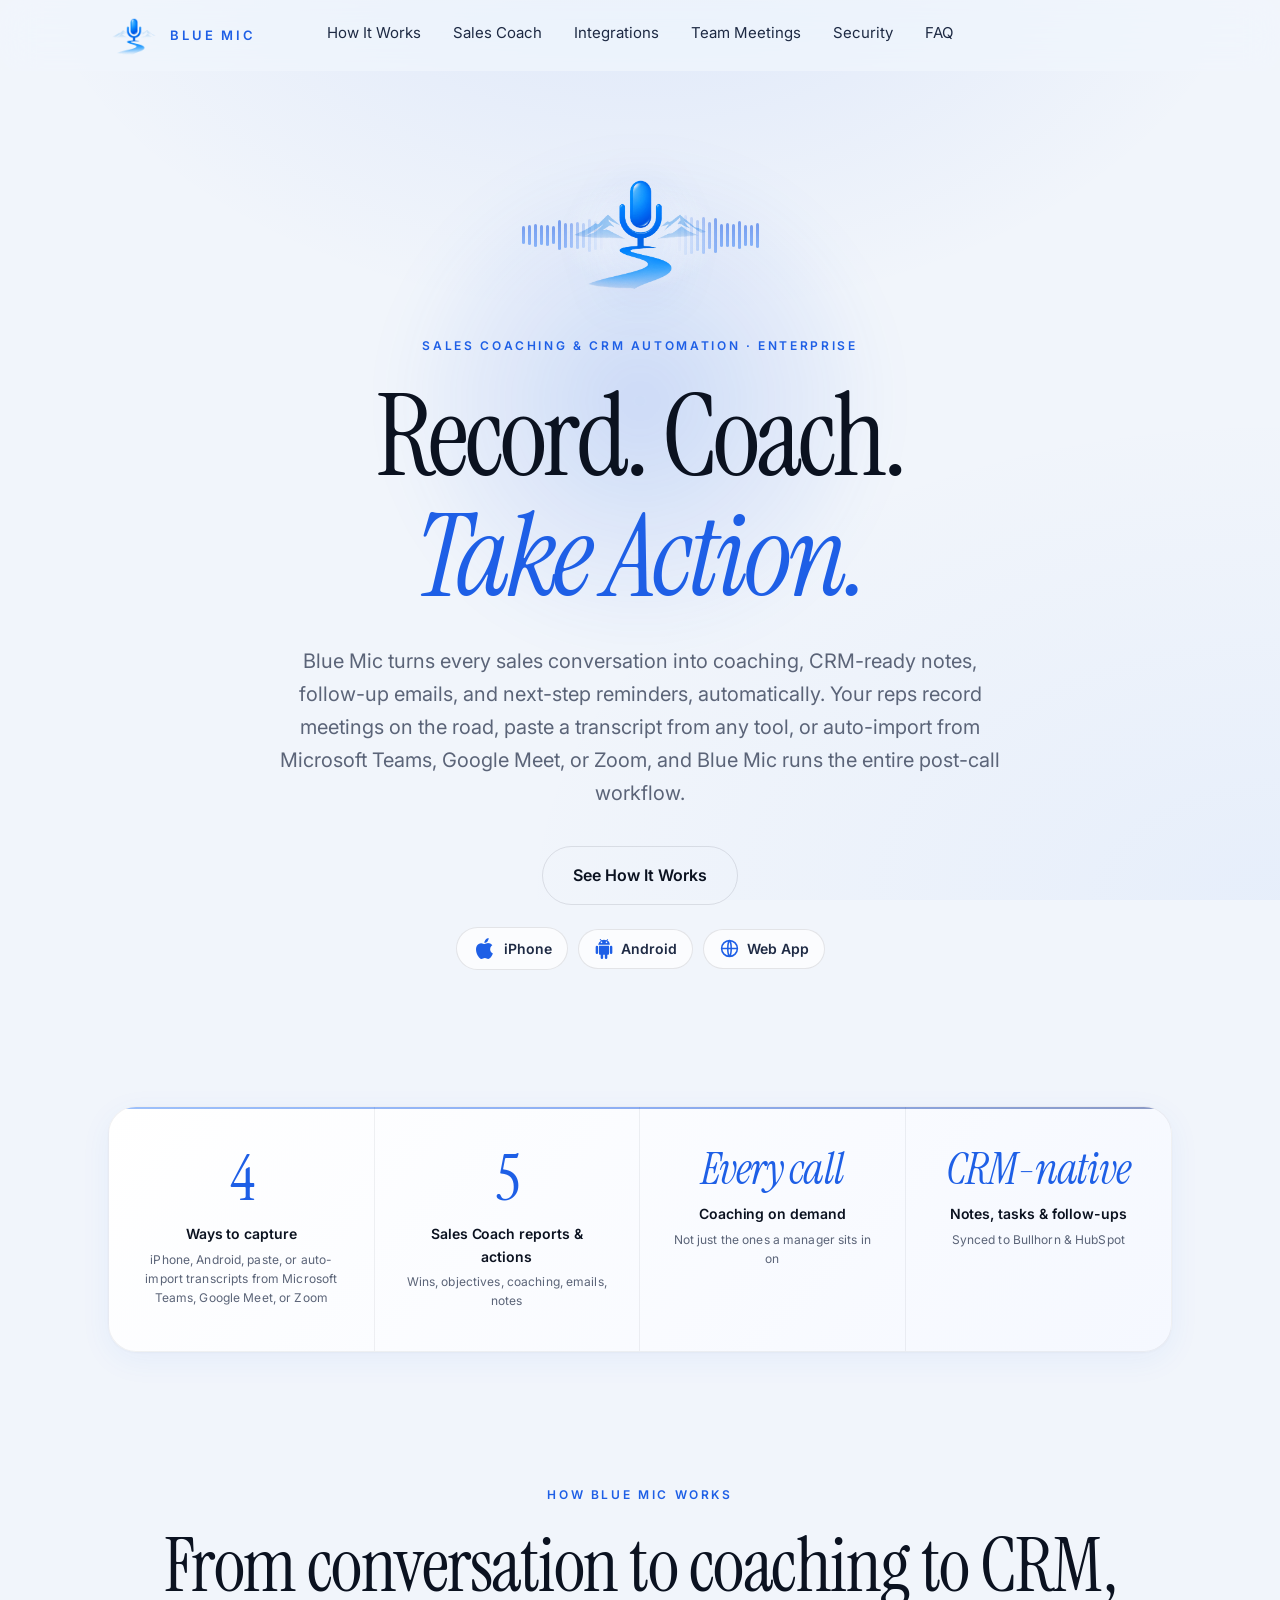
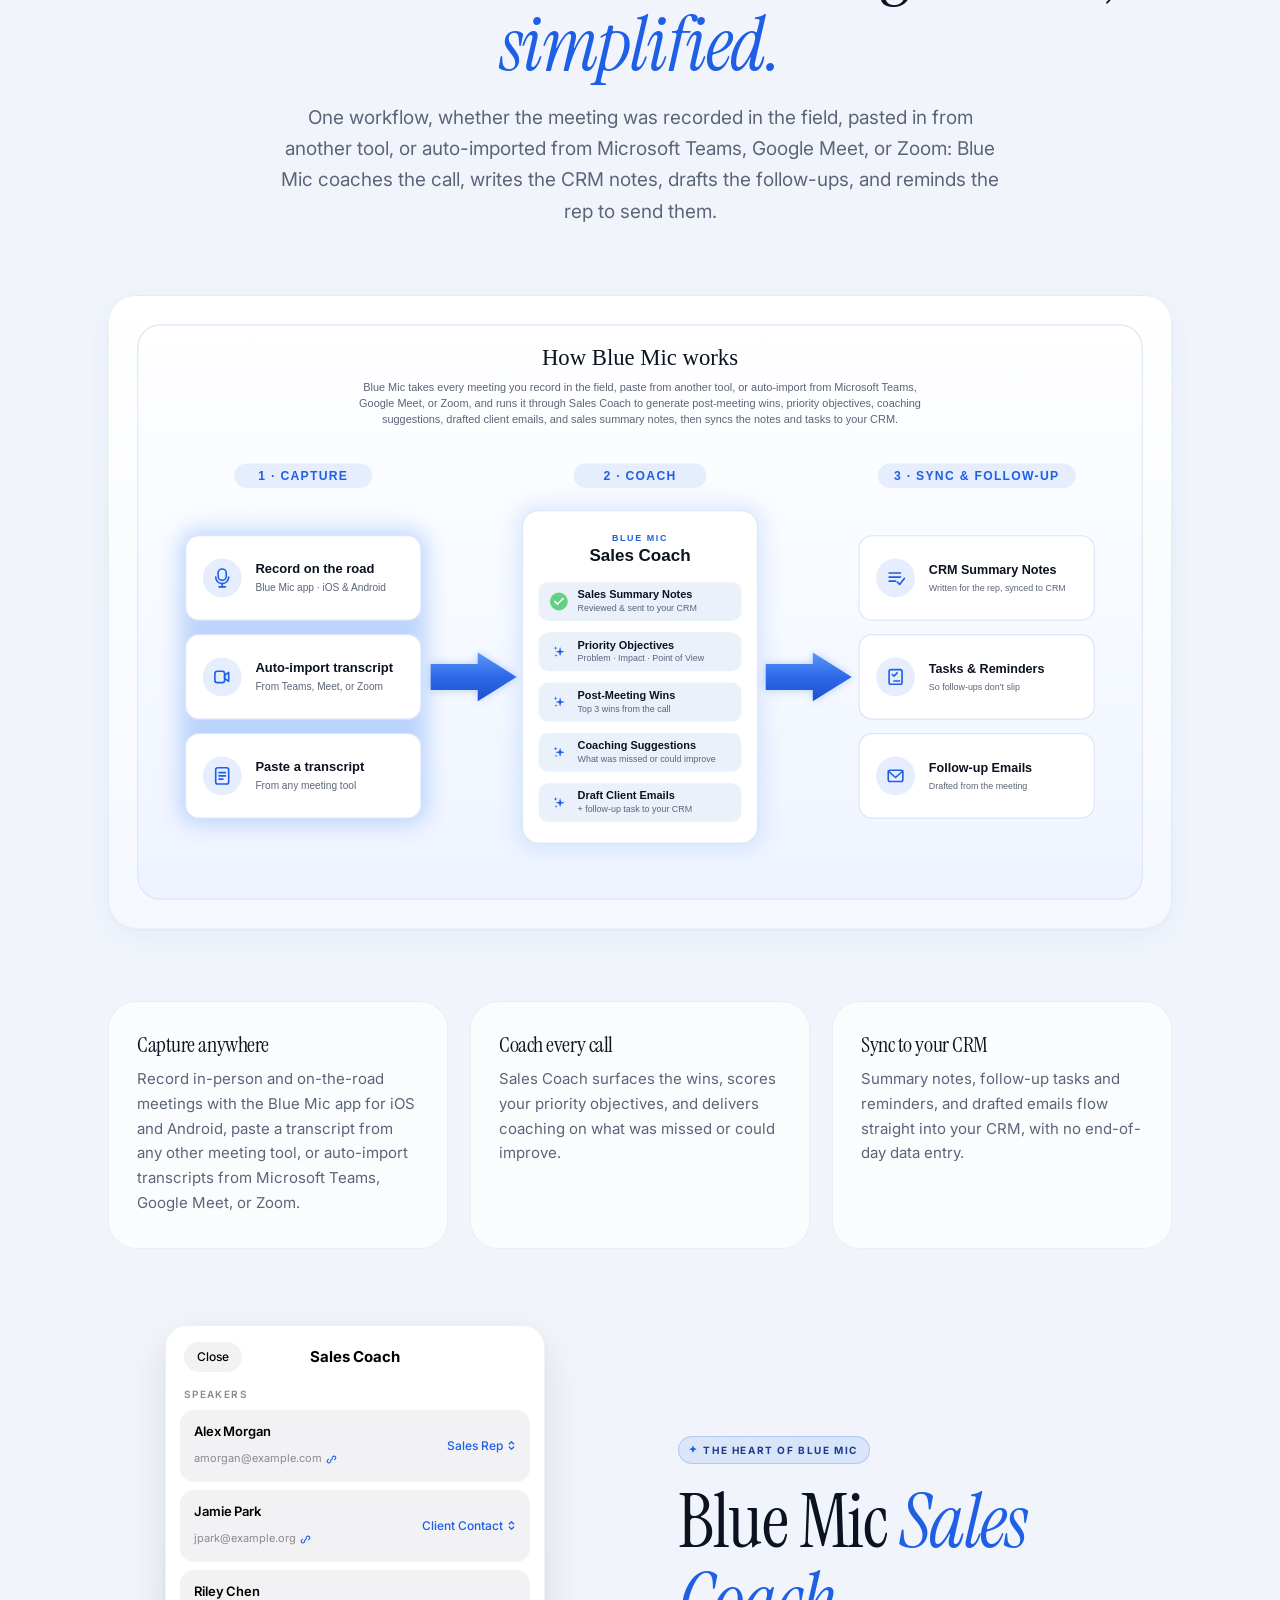
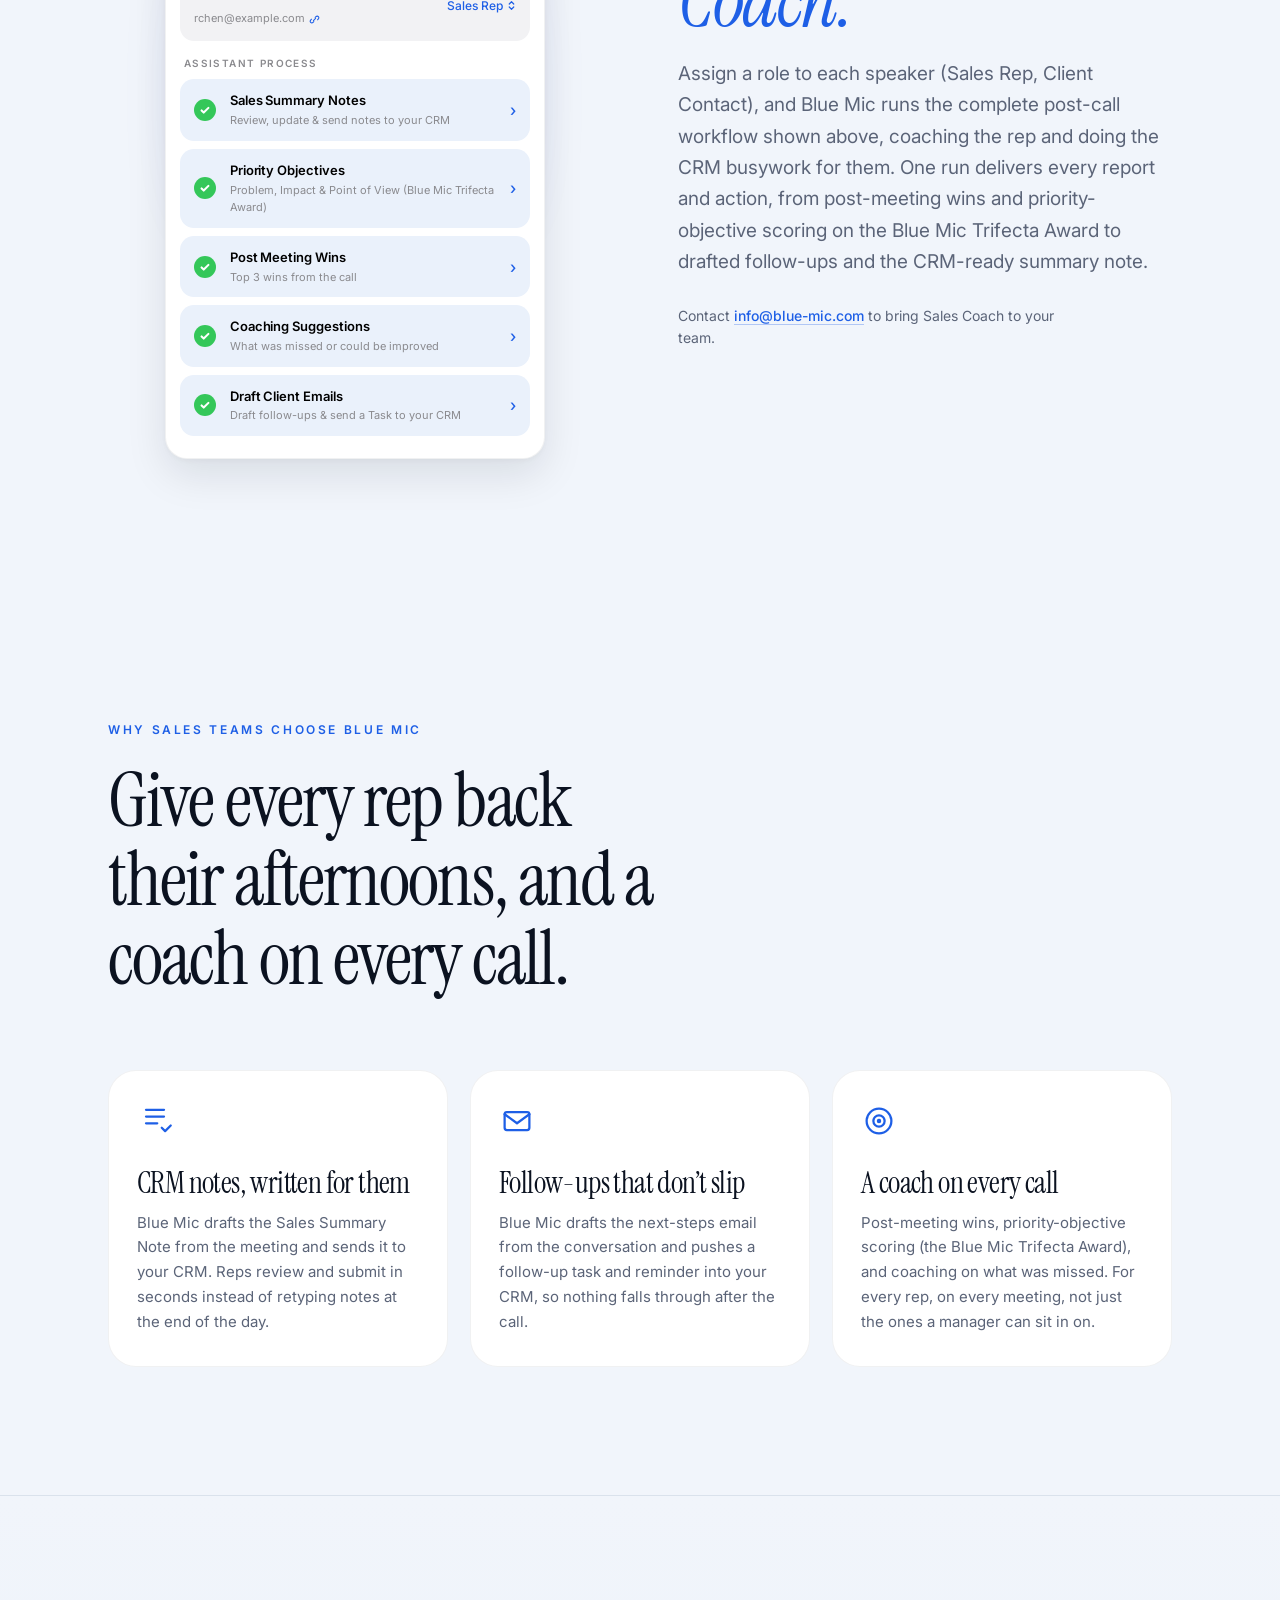
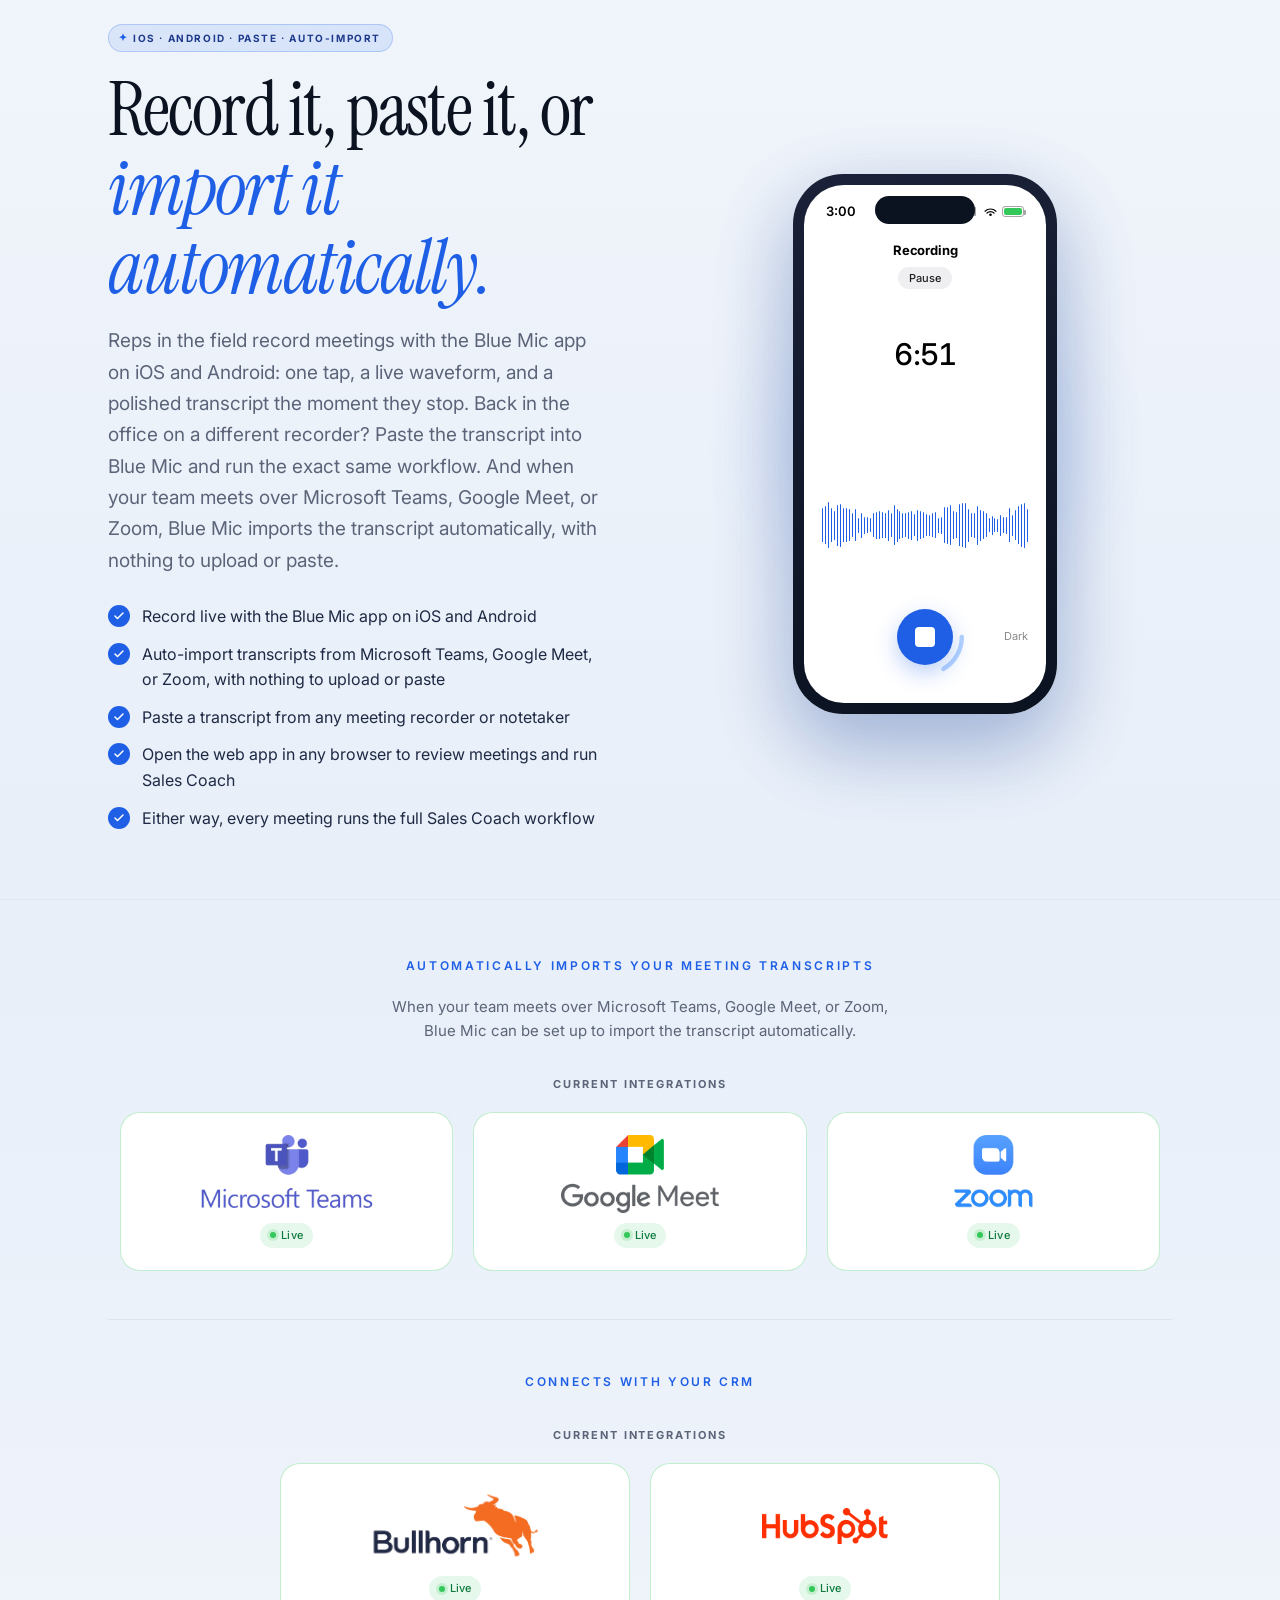
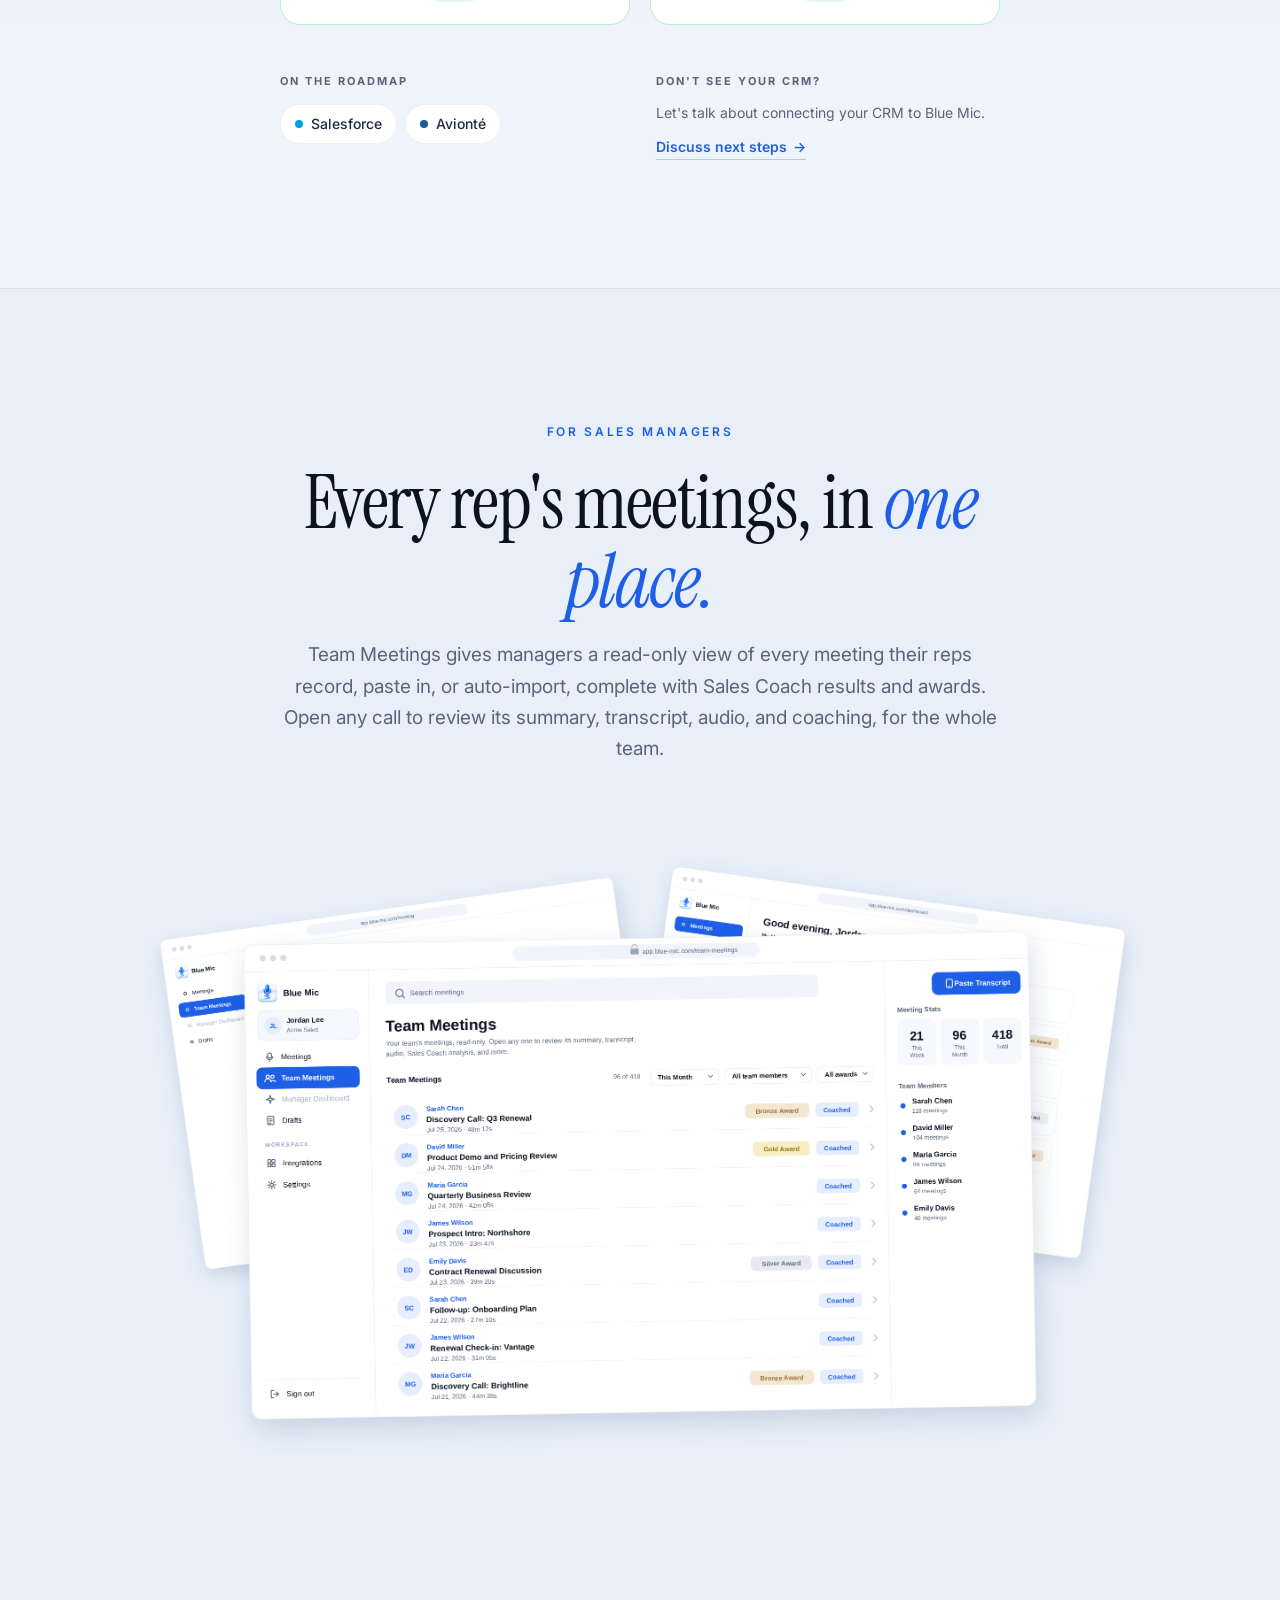
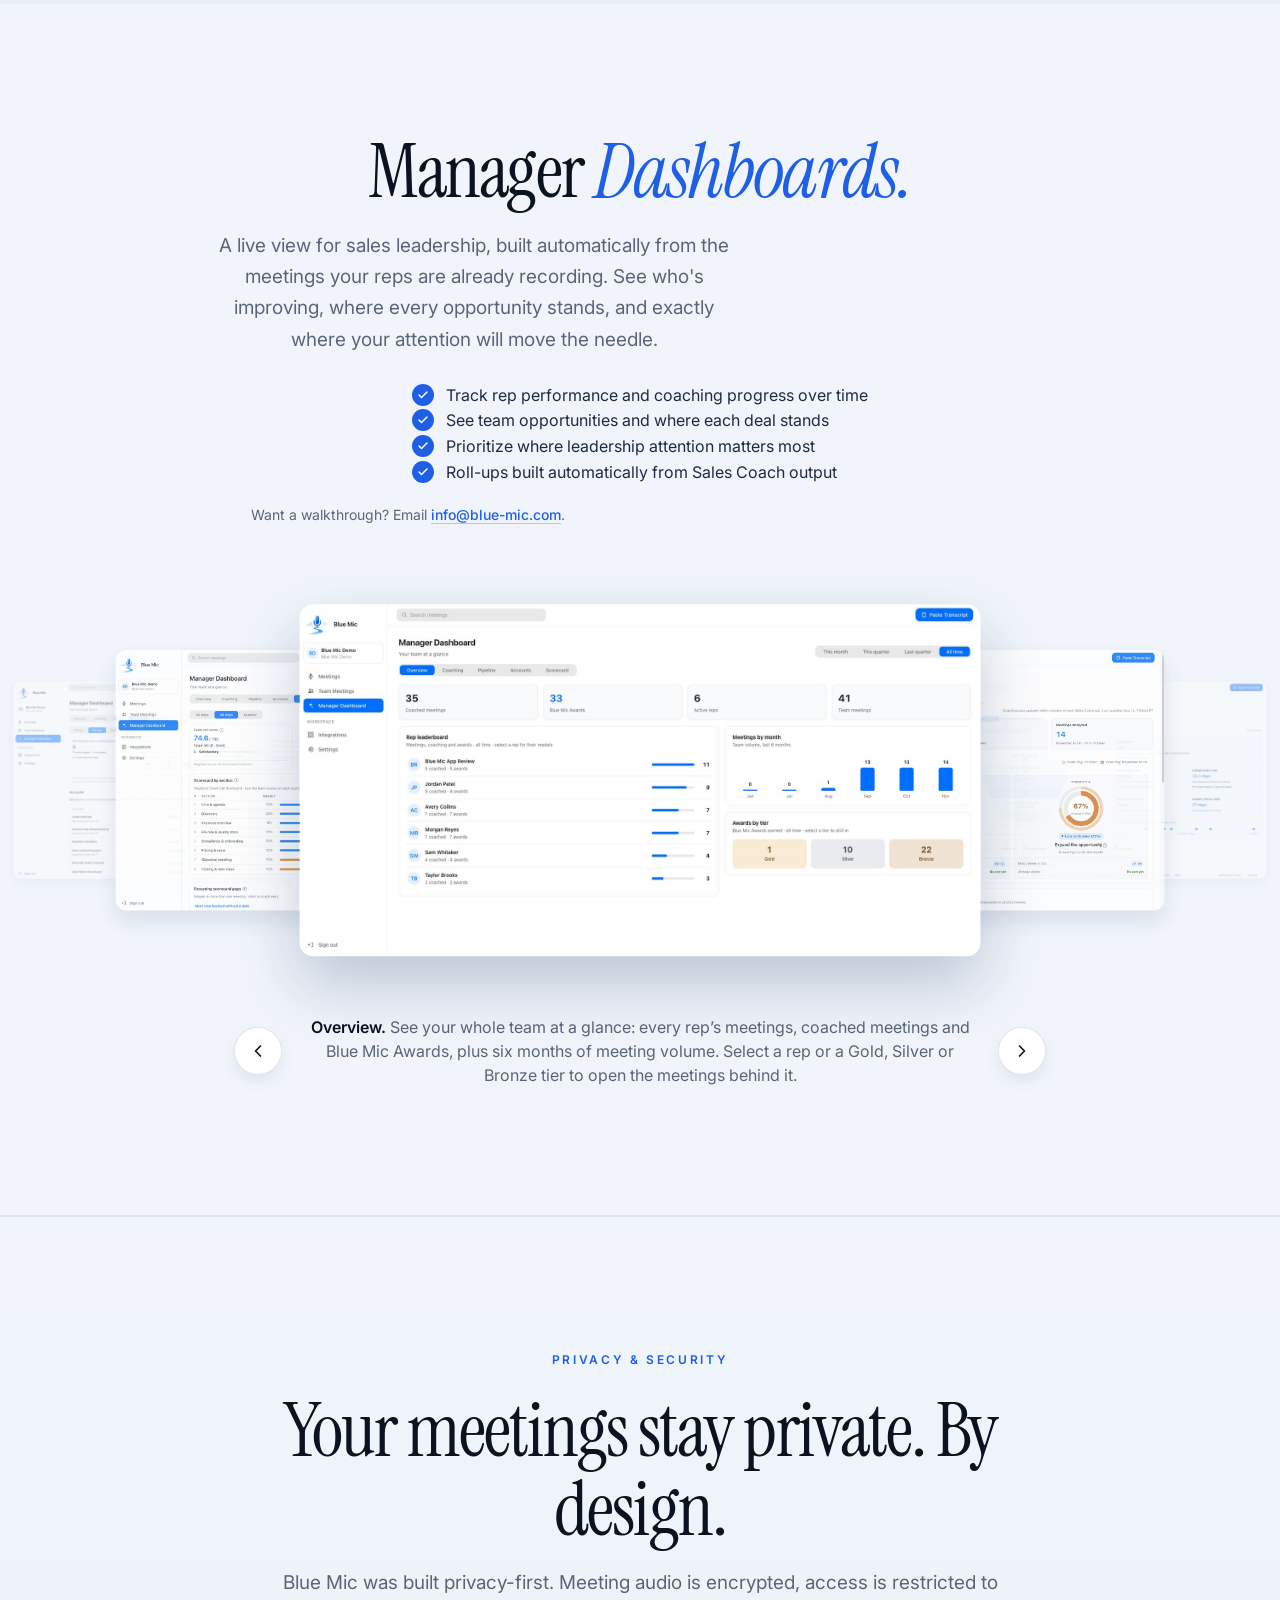
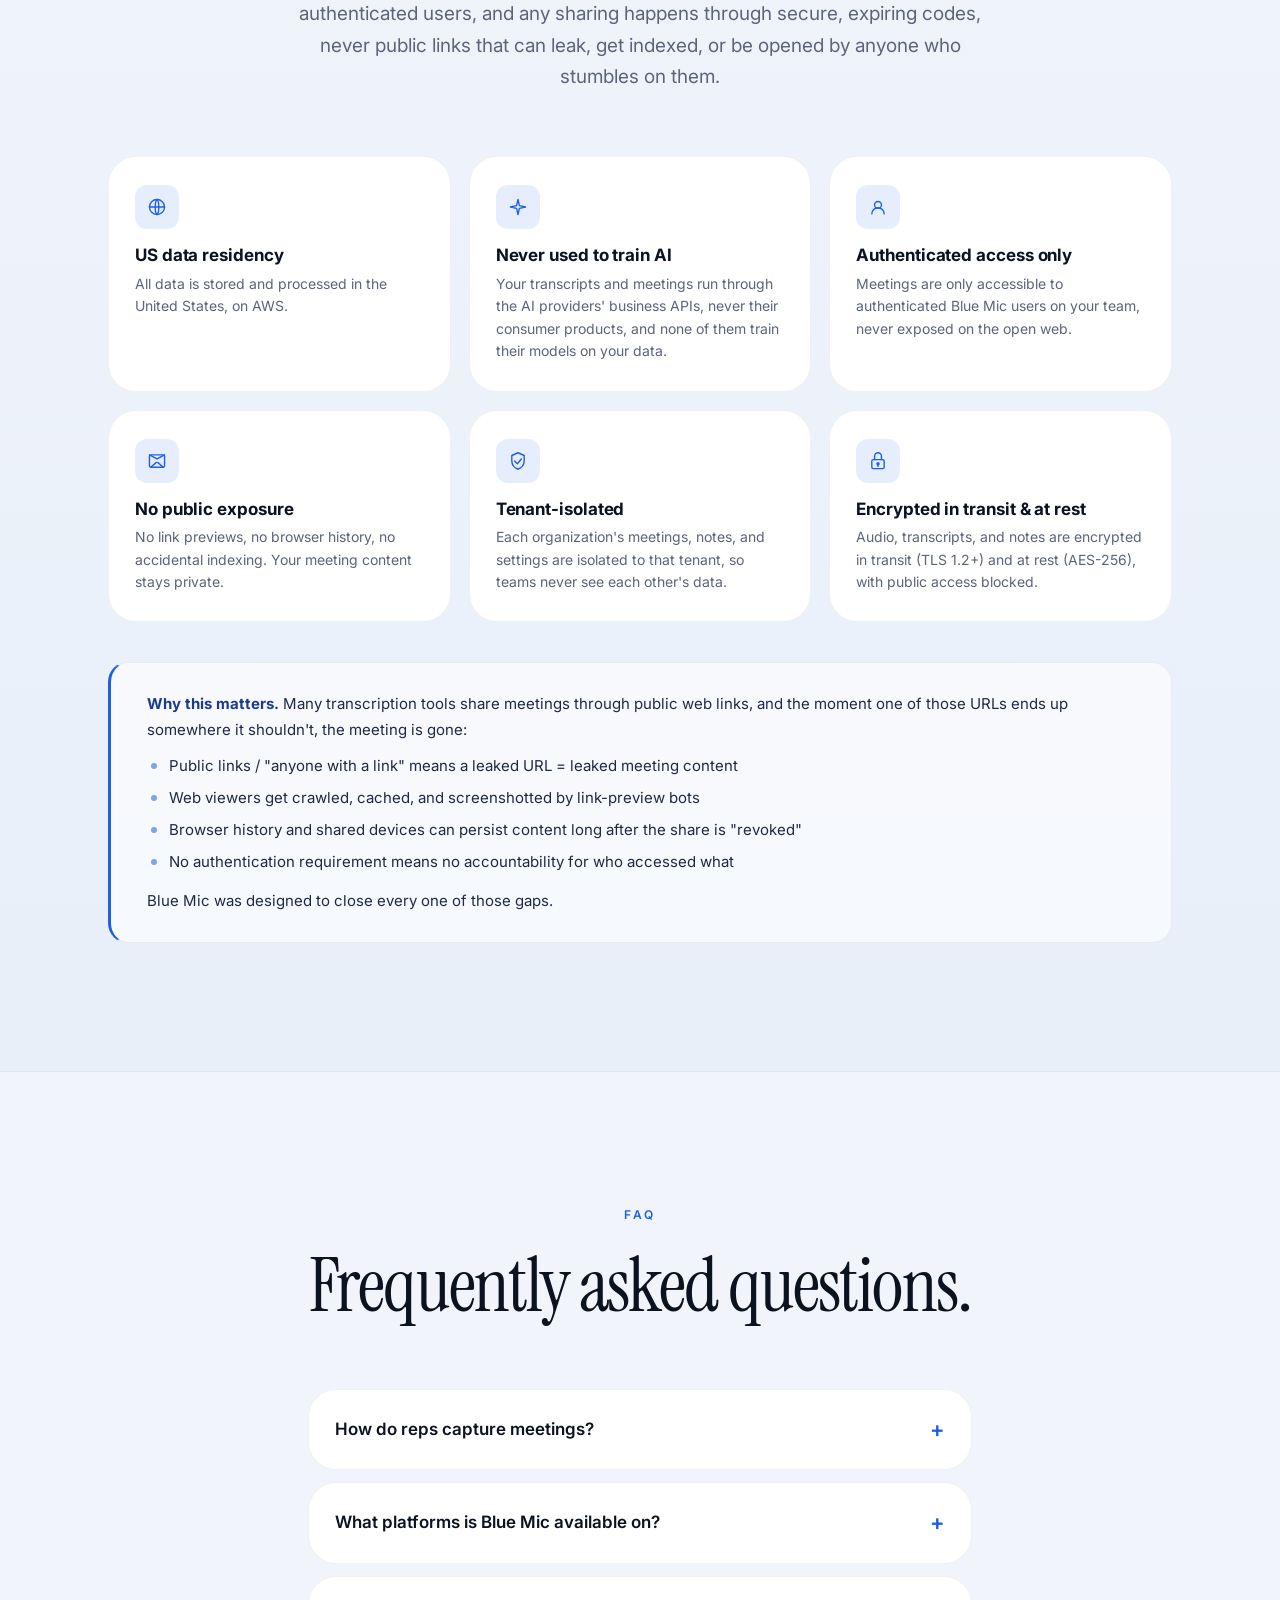
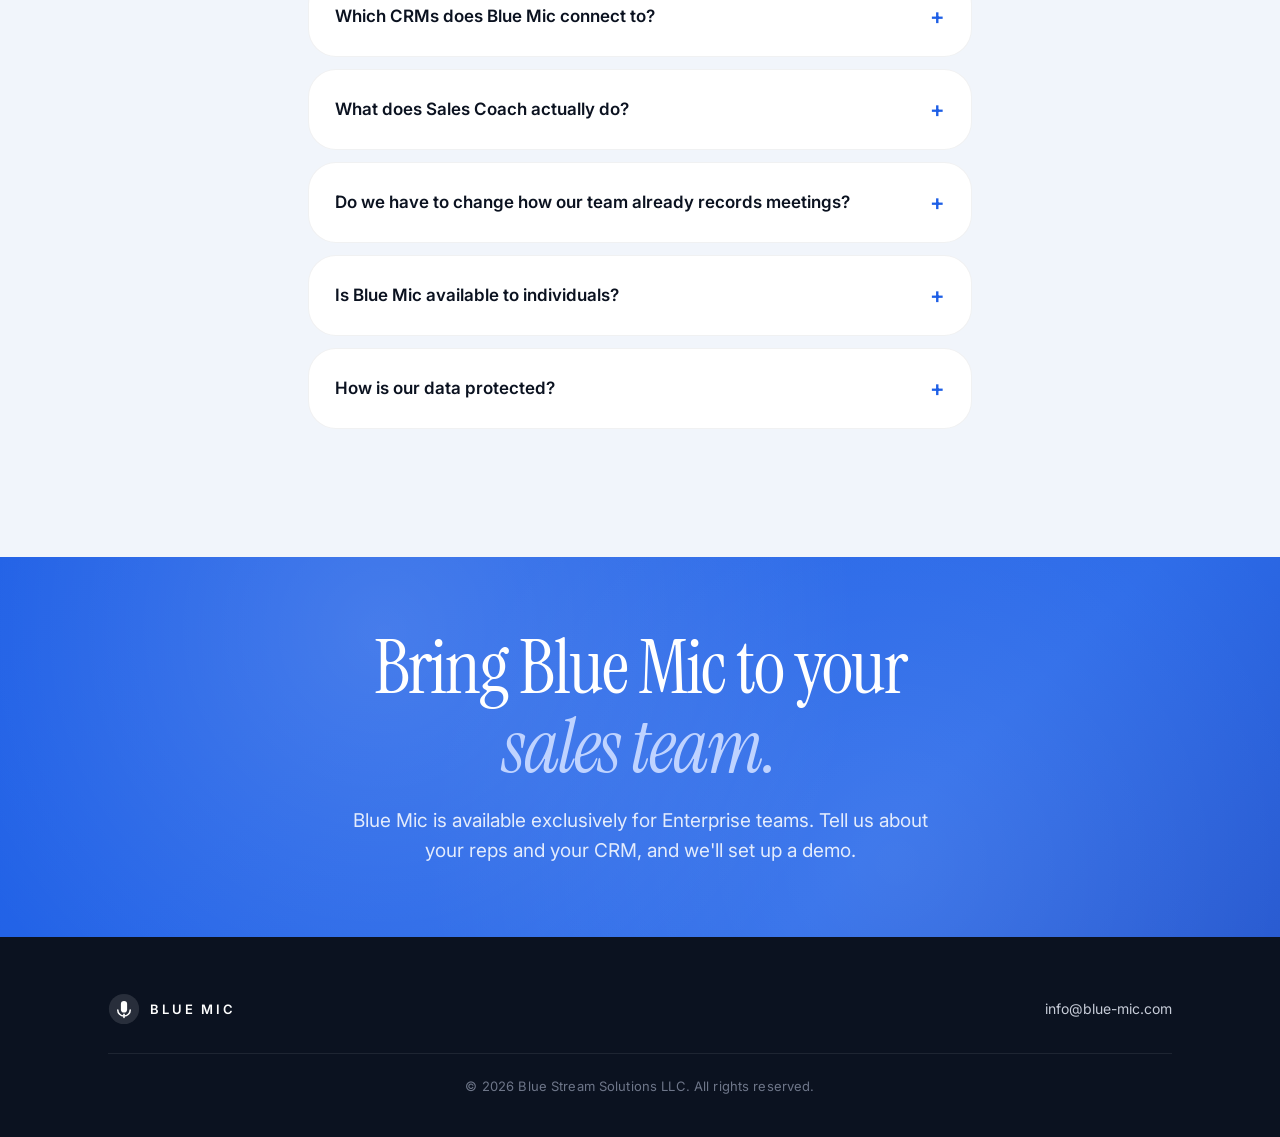
==== commit bd930b4c: "Add files via upload" ====
--- a/index.html
+++ b/index.html
@@ -111,6 +111,32 @@
   .mgr-lb-close { position: absolute; top: 18px; right: 22px; width: 46px; height: 46px; border-radius: 50%; border: 0; background: rgba(255,255,255,0.92); color: #0B1220; font-size: 26px; line-height: 1; cursor: pointer; }
   @media (max-width: 640px) { .mgr-hint { display: none; } }
 
+  /* Manager Dashboard coverflow carousel */
+  .mgr-cf { max-width: 1180px; margin: clamp(20px, 3vw, 40px) auto 0; }
+  .mgr-cf-stage { position: relative; aspect-ratio: 1180 / 480; touch-action: pan-y; }
+  .mgr-cf-card { position: absolute; left: 50%; top: 50%; width: 64%; padding: 0; border: 0; background: none; -webkit-appearance: none; appearance: none; border-radius: 14px; cursor: pointer; transform: translate(-50%, -50%) translateX(var(--x, 0%)) scale(var(--s, 1)); opacity: var(--o, 1); z-index: var(--z, 1); box-shadow: var(--sh, none); transition: transform 1.1s cubic-bezier(.45,.05,.25,1), opacity 1.1s ease, box-shadow 1.1s ease; }
+  .mgr-cf-card img { display: block; width: 100%; height: auto; aspect-ratio: 1600 / 826; object-fit: cover; object-position: top; border-radius: 14px; }
+  .mgr-cf-card[data-pos="0"]  { --x: 0%;   --s: 1;    --o: 1;   --z: 5; --sh: 0 28px 64px rgba(16,48,92,0.24); cursor: zoom-in; }
+  .mgr-cf-card[data-pos="1"]  { --x: 40%;  --s: .74;  --o: .8;  --z: 4; --sh: 0 14px 30px rgba(16,48,92,0.14); }
+  .mgr-cf-card[data-pos="-1"] { --x: -40%; --s: .74;  --o: .8;  --z: 4; --sh: 0 14px 30px rgba(16,48,92,0.14); }
+  .mgr-cf-card[data-pos="2"]  { --x: 64%;  --s: .56;  --o: .4;  --z: 3; --sh: 0 8px 20px rgba(16,48,92,0.10); }
+  .mgr-cf-card[data-pos="-2"] { --x: -64%; --s: .56;  --o: .4;  --z: 3; --sh: 0 8px 20px rgba(16,48,92,0.10); }
+  .mgr-cf-card:focus-visible { outline: 3px solid var(--blue); outline-offset: 4px; }
+  .mgr-cf-controls { display: flex; align-items: center; justify-content: center; gap: 18px; margin-top: 18px; }
+  .mgr-cf-arrow { flex: none; width: 48px; height: 48px; border-radius: 50%; border: 1px solid var(--line); background: #fff; color: var(--ink); cursor: pointer; display: flex; align-items: center; justify-content: center; box-shadow: 0 6px 16px rgba(16,48,92,0.08); transition: color .2s, border-color .2s; }
+  .mgr-cf-arrow:hover, .mgr-cf-arrow:focus-visible { color: var(--blue); border-color: var(--blue); outline: none; }
+  .mgr-cf-caption { margin: 0; width: 680px; max-width: 72%; min-height: 4.5em; text-align: center; font-size: 16px; line-height: 1.5; color: var(--muted); }
+  .mgr-cf-caption strong { color: var(--ink); font-weight: 600; }
+  @media (max-width: 640px) {
+    .mgr-cf-stage { aspect-ratio: 2 / 1; }
+    .mgr-cf-card { width: 84%; }
+    .mgr-cf-card[data-pos="1"]  { --x: 30%;  --s: .8; --o: .55; }
+    .mgr-cf-card[data-pos="-1"] { --x: -30%; --s: .8; --o: .55; }
+    .mgr-cf-card[data-pos="2"], .mgr-cf-card[data-pos="-2"] { --o: 0; }
+    .mgr-cf-caption { font-size: 14.5px; max-width: 64%; min-height: 13.5em; }
+  }
+  @media (prefers-reduced-motion: reduce) { .mgr-cf-card { transition: none; } }
+
   /* Tighter, vertically-centered CTA */
   .cta { padding: clamp(40px, 5.5vw, 76px) 0; }
   .cta > .container > *:last-child { margin-bottom: 0; }
@@ -647,15 +673,11 @@
   </div>
 </section>
 
-<!-- Manager Dashboards (Coming Soon) -->
+<!-- Manager Dashboards -->
 <section id="managers" class="product reveal" style="background: var(--bg); border-top: none;">
   <div class="container" style="text-align:center;">
     <div class="product-text" style="max-width: 860px; margin: 0 auto; text-align: center;">
-      <span class="tier-badge tier-badge--soon">
-        <svg viewBox="0 0 16 16" fill="none" stroke="currentColor" stroke-width="1.8" stroke-linecap="round" stroke-linejoin="round" aria-hidden="true"><circle cx="8" cy="8" r="6.5"/><path d="M8 4.5V8l2.5 1.5"/></svg>
-        Coming Soon
-      </span>
-      <h2 style="margin-top: 22px;">Manager <span class="italic">Dashboards.</span></h2>
+      <h2 style="margin-top: 0;">Manager <span class="italic">Dashboards.</span></h2>
       <p class="lede">
         A live view for sales leadership, built automatically from the meetings your reps are already recording. See who's improving, where every opportunity stands, and exactly where your attention will move the needle.
       </p>
@@ -666,16 +688,23 @@
         <li><span class="check"><svg viewBox="0 0 24 24" fill="none" stroke="currentColor" stroke-width="3" stroke-linecap="round" stroke-linejoin="round"><path d="M20 6 9 17l-5-5"/></svg></span> Roll-ups built automatically from Sales Coach output</li>
       </ul>
       <p class="contact-line">
-        Want early access? Email <a href="mailto:info@blue-mic.com?subject=Manager%20Dashboards%20early%20access">info@blue-mic.com</a>.
+        Want a walkthrough? Email <a href="mailto:info@blue-mic.com?subject=Manager%20Dashboards%20walkthrough">info@blue-mic.com</a>.
       </p>
     </div>
 
-    <figure class="mgr-figure">
-      <button class="mgr-win" style="left:25.3%; top:26.8%; width:43.3%; --rot:-7deg; z-index:1;" data-img="manager-window-strengths.png" aria-label="Enlarge: Top strengths and team coaching progress"><img src="manager-window-strengths.png" alt="" /></button>
-      <button class="mgr-win" style="left:64.6%; top:18.8%; width:32.5%; --rot:4deg; z-index:2;" data-img="manager-window-medals.png" aria-label="Enlarge: TriFecta medals and scores"><img src="manager-window-medals.png" alt="" /></button>
-      <button class="mgr-win" style="left:22.4%; top:69.4%; width:42.2%; --rot:-2deg; z-index:3;" data-img="manager-window-funnel.png" aria-label="Enlarge: Funnel and conversion"><img src="manager-window-funnel.png" alt="" /></button>
-      <button class="mgr-win" style="left:70.5%; top:62.4%; width:55.7%; --rot:2deg; z-index:4;" data-img="manager-window-lead.png" aria-label="Enlarge: Leadership view with company temperature and account engagement"><img src="manager-window-lead.png" alt="" /></button>
-      <span class="mgr-hint">Click or tap a panel to enlarge</span>
+    <figure class="mgr-cf" aria-roledescription="carousel" aria-label="Manager Dashboard views">
+      <div class="mgr-cf-stage">
+        <button class="mgr-cf-card" type="button" data-pos="0" data-img="mgr-overview.jpg" data-label="Overview" data-caption="See your whole team at a glance: every rep’s meetings, coached meetings and Blue Mic Awards, plus six months of meeting volume. Select a rep or a Gold, Silver or Bronze tier to open the meetings behind it." aria-label="Enlarge: Overview"><img src="mgr-overview.jpg" alt="Manager Dashboard Overview tab: rep leaderboard, meetings by month and Blue Mic Awards by tier" width="1600" height="826" loading="lazy" decoding="async" /></button>
+        <button class="mgr-cf-card" type="button" data-pos="1" data-img="mgr-coaching.jpg" data-label="Coaching" data-caption="Know exactly what to coach this month. Blue Mic picks three team priorities from last month’s most-missed themes, tracks how often each is still missed, and gives every rep their own three to close." aria-label="Show Coaching"><img src="mgr-coaching.jpg" alt="Manager Dashboard Coaching tab: the month’s team priorities with miss rates per theme" width="1600" height="826" loading="lazy" decoding="async" /></button>
+        <button class="mgr-cf-card" type="button" data-pos="2" data-img="mgr-pipeline.jpg" data-label="Pipeline" data-caption="See what coaching does for revenue. Follow every company your reps coached from first meeting to signed agreement and gross profit, with closing ratio and sales cycle compared to the prior period." aria-label="Show Pipeline"><img src="mgr-pipeline.jpg" alt="Manager Dashboard Pipeline tab: funnel from qualified companies to gross profit, with sales-cycle stats" width="1600" height="826" loading="lazy" decoding="async" /></button>
+        <button class="mgr-cf-card" type="button" data-pos="-2" data-img="mgr-accounts.jpg" data-label="Accounts" data-caption="Know where every account stands: CRM status, last coached meeting, Blue Mic TriFecta score, and client sentiment read from what the client actually said, with the quotes to back it up." aria-label="Show Accounts"><img src="mgr-accounts.jpg" alt="Manager Dashboard Accounts tab: TriFecta score, client sentiment and accounts table" width="1600" height="826" loading="lazy" decoding="async" /></button>
+        <button class="mgr-cf-card" type="button" data-pos="-1" data-img="mgr-scorecard.jpg" data-label="Scorecard" data-caption="Coach how reps run the call. Track talk time and longest monologue against targets you set, and see whether newer and senior reps hand off on joint calls as planned." aria-label="Show Scorecard"><img src="mgr-scorecard.jpg" alt="Manager Dashboard Scorecard tab: team call score by section and rep handoff timeline" width="1600" height="826" loading="lazy" decoding="async" /></button>
+      </div>
+      <div class="mgr-cf-controls">
+        <button class="mgr-cf-arrow" type="button" data-dir="-1" aria-label="Previous view"><svg viewBox="0 0 24 24" width="20" height="20" fill="none" stroke="currentColor" stroke-width="2" stroke-linecap="round" stroke-linejoin="round" aria-hidden="true"><path d="M15 18l-6-6 6-6"/></svg></button>
+        <p class="mgr-cf-caption" aria-live="polite"><strong>Overview.</strong> See your whole team at a glance: every rep’s meetings, coached meetings and Blue Mic Awards, plus six months of meeting volume. Select a rep or a Gold, Silver or Bronze tier to open the meetings behind it.</p>
+        <button class="mgr-cf-arrow" type="button" data-dir="1" aria-label="Next view"><svg viewBox="0 0 24 24" width="20" height="20" fill="none" stroke="currentColor" stroke-width="2" stroke-linecap="round" stroke-linejoin="round" aria-hidden="true"><path d="M9 18l6-6-6-6"/></svg></button>
+      </div>
     </figure>
   </div>
 </section>
@@ -851,7 +880,7 @@
   </div>
 </footer>
 
-<script src="script.js?v=3"></script>
+<script src="script.js?v=7"></script>
 <div class="mgr-lightbox" id="mgrLightbox" aria-hidden="true">
   <button class="mgr-lb-close" aria-label="Close">&times;</button>
   <img id="mgrLightboxImg" alt="" />
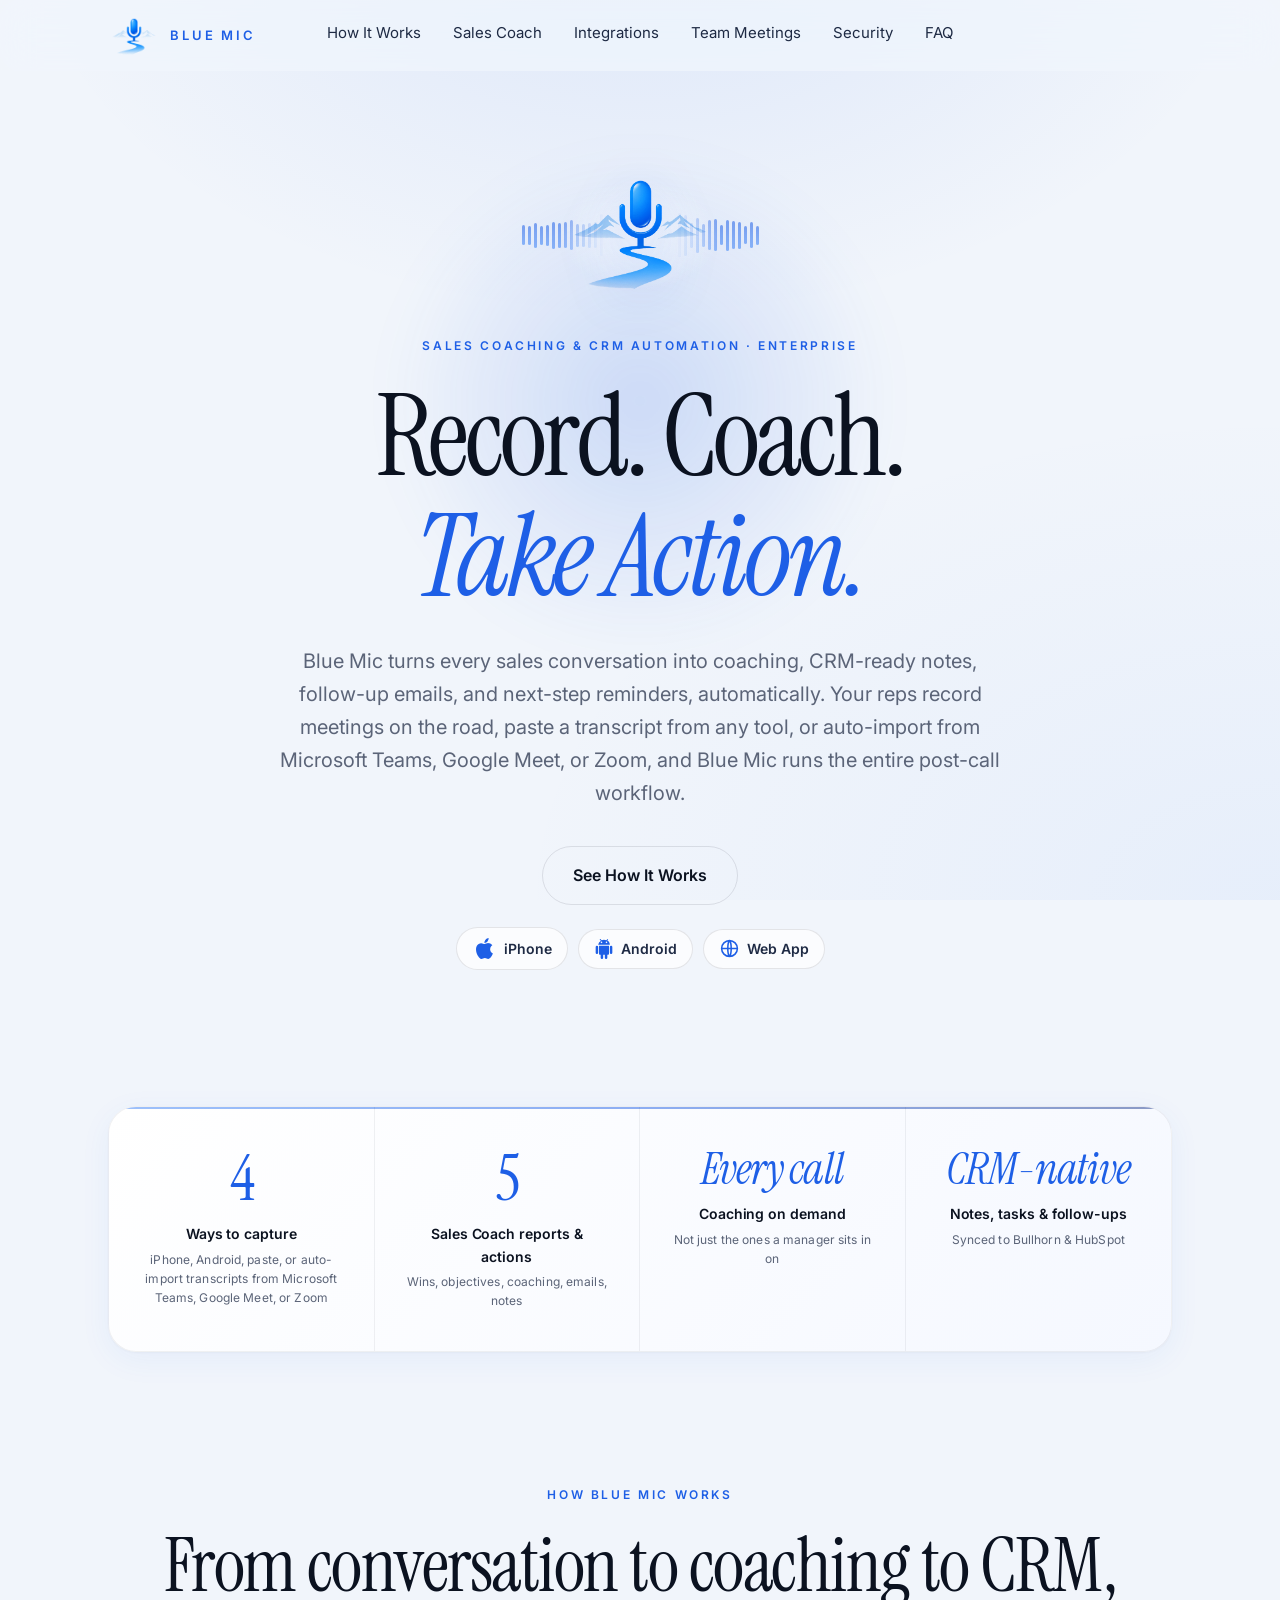
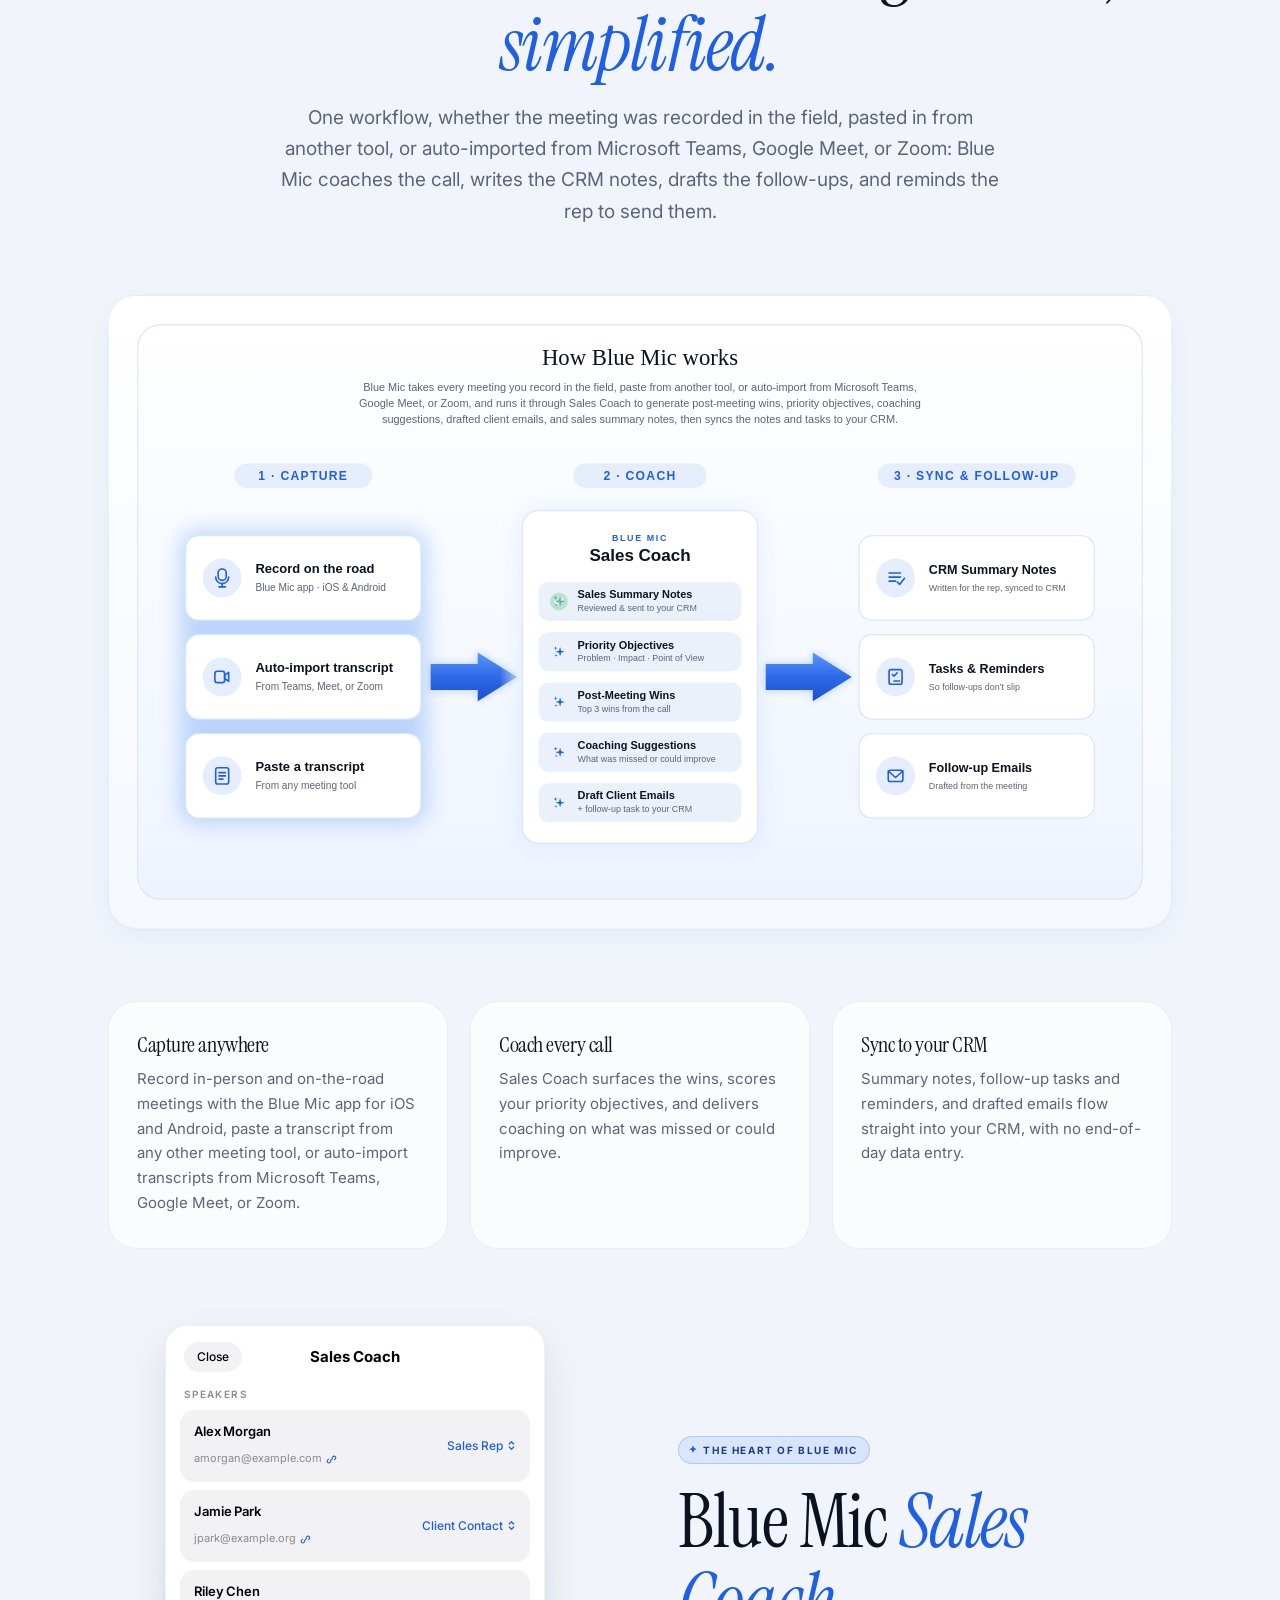
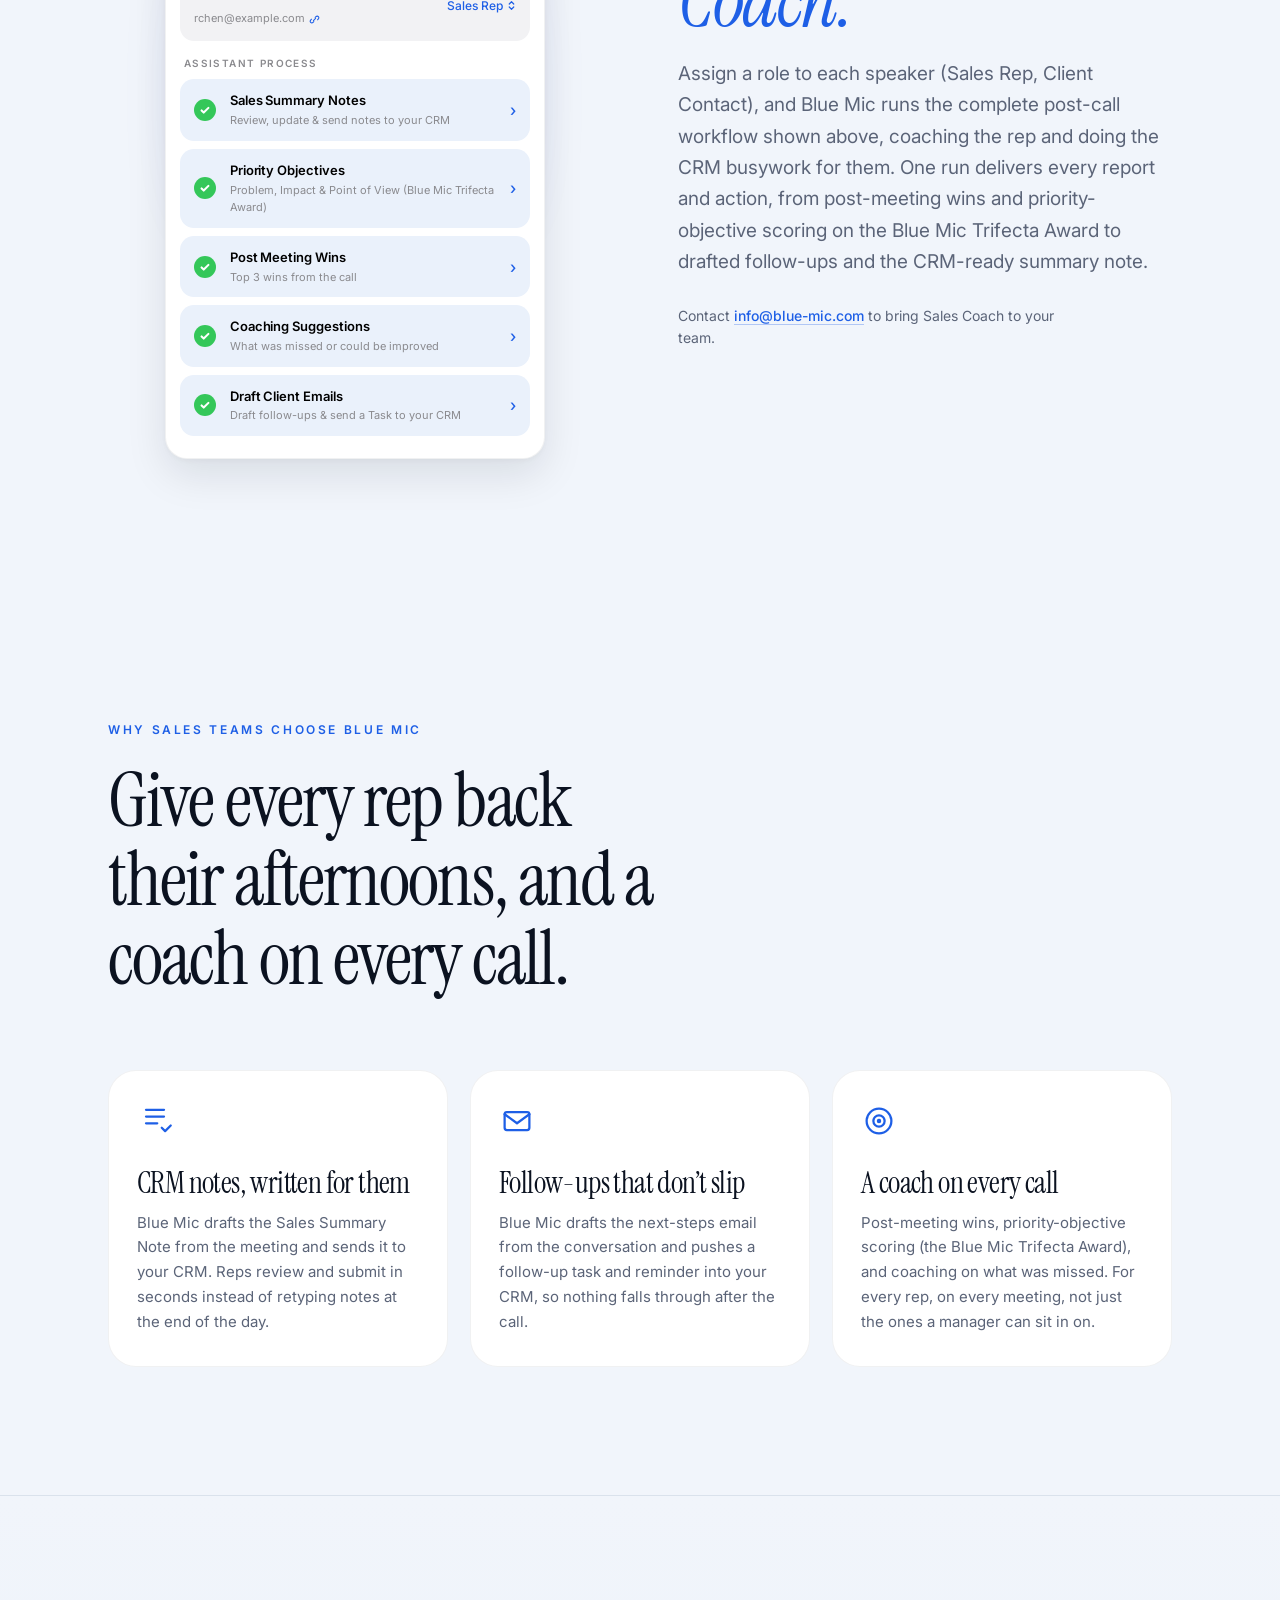
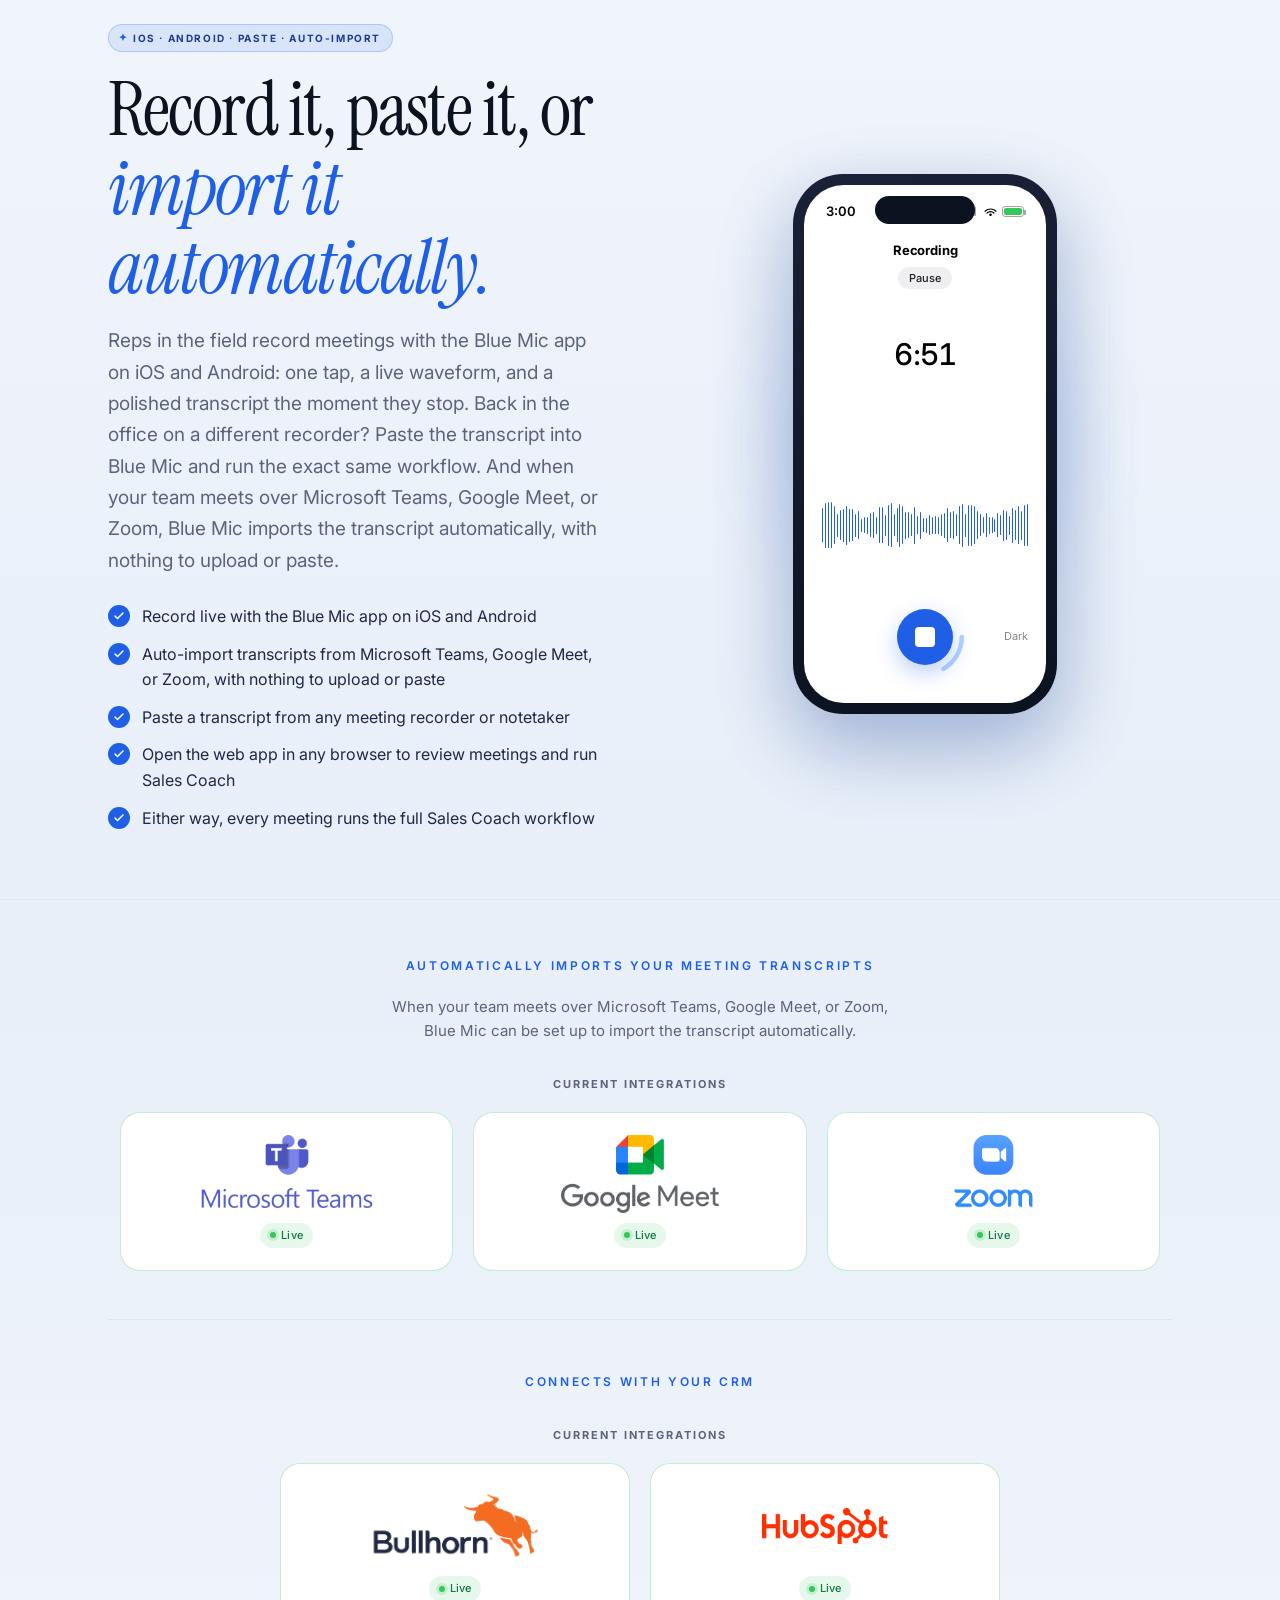
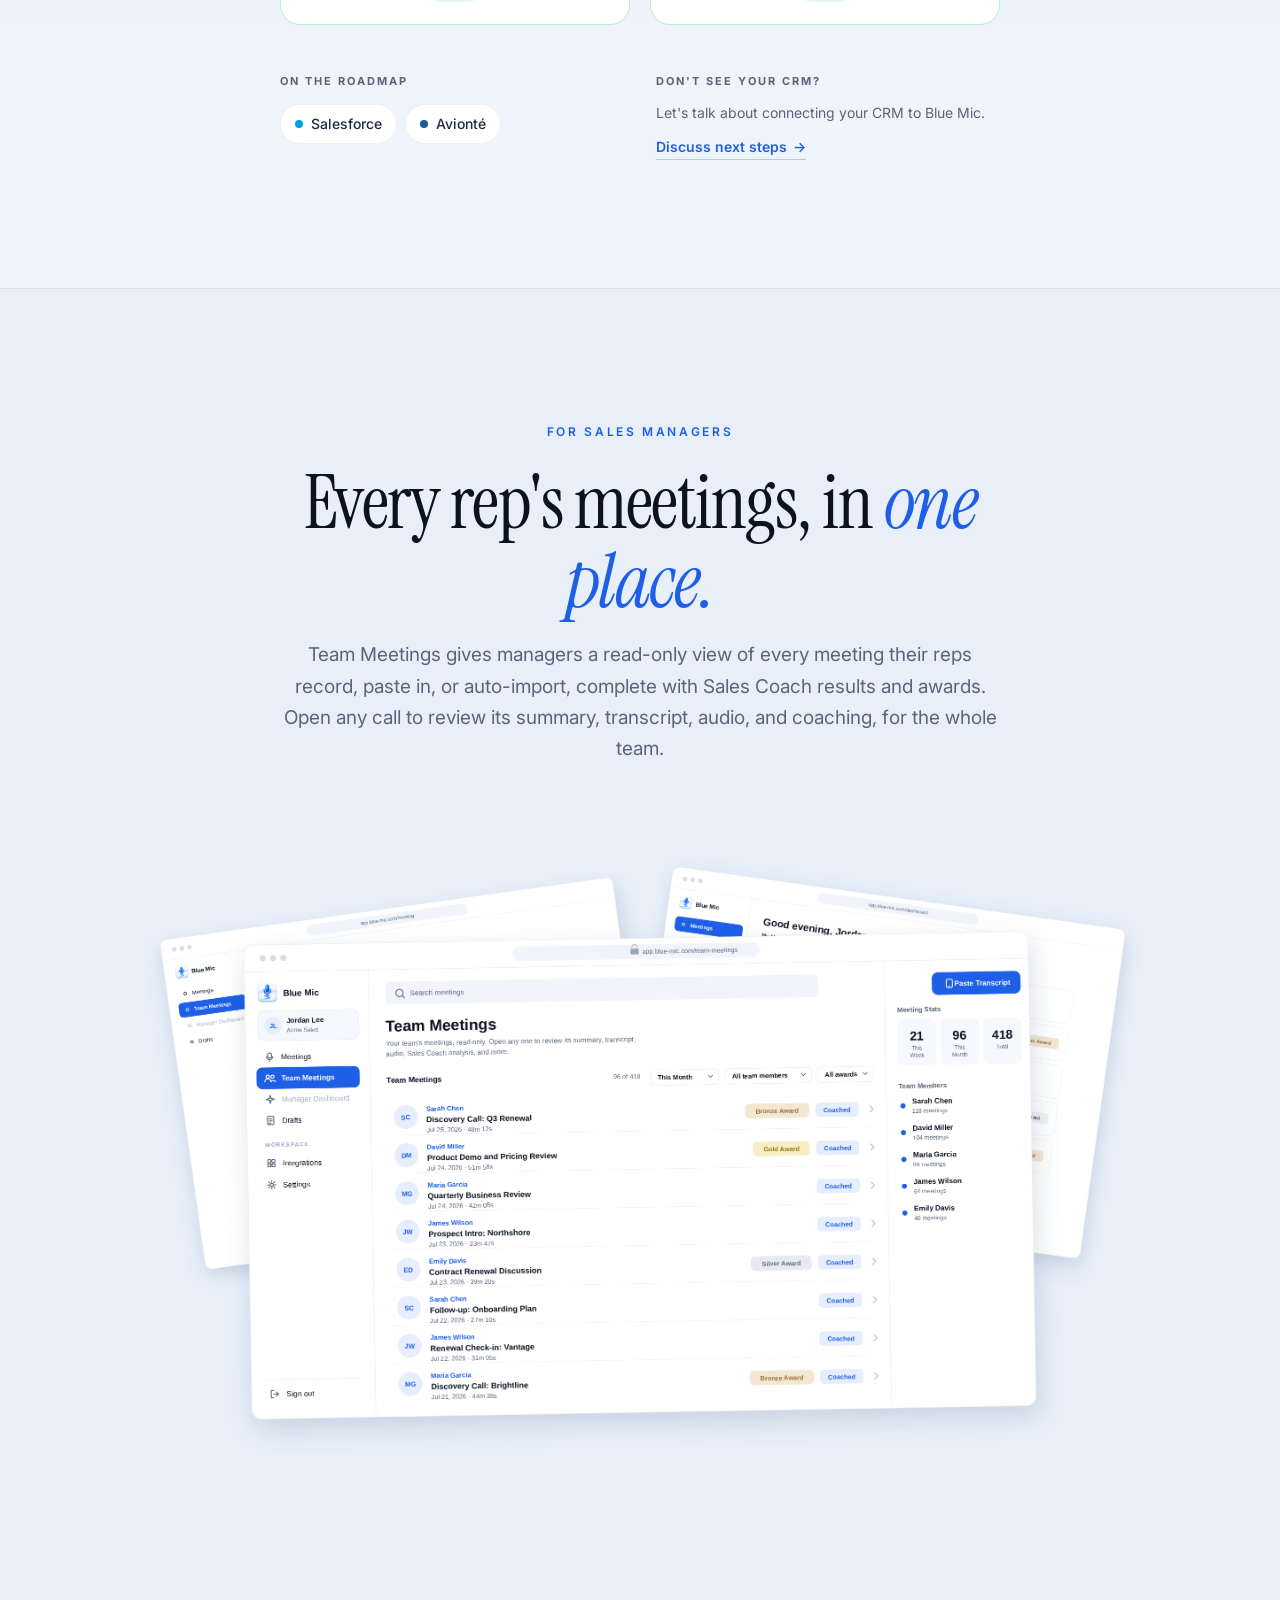
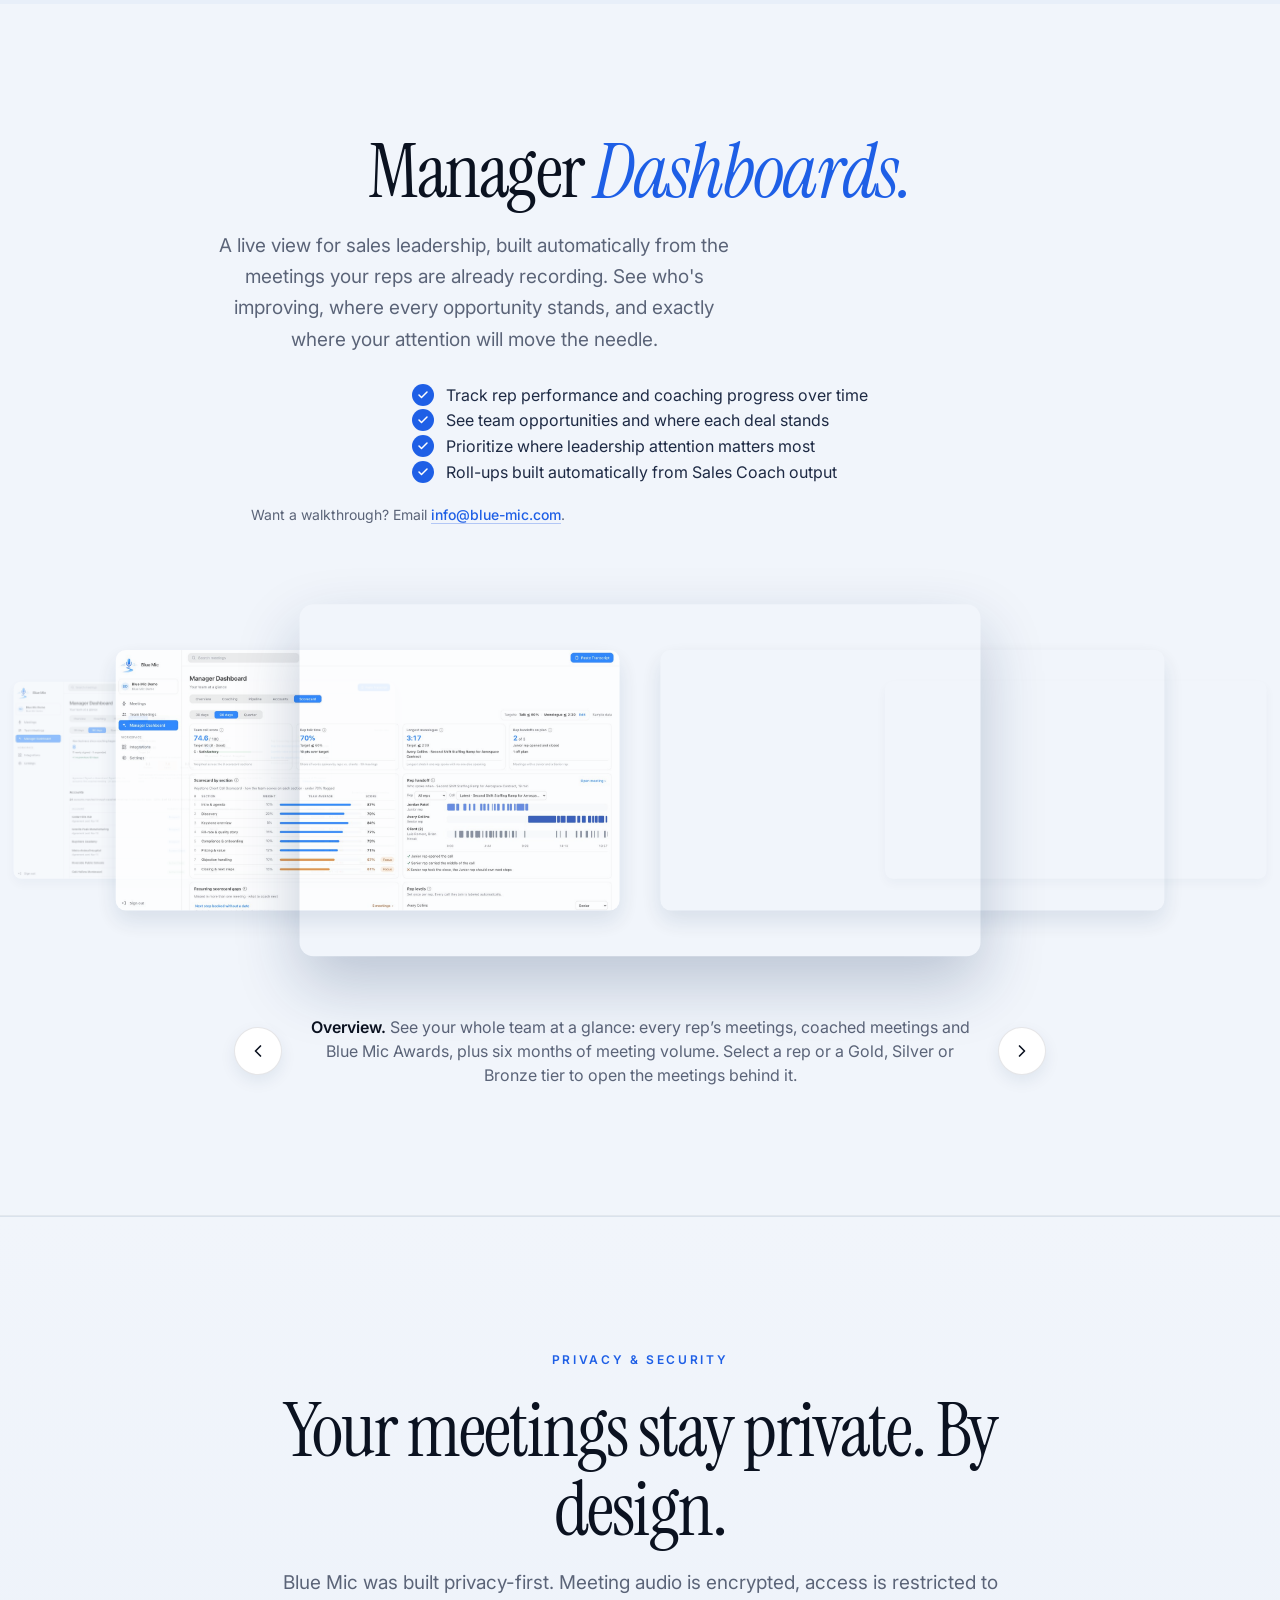
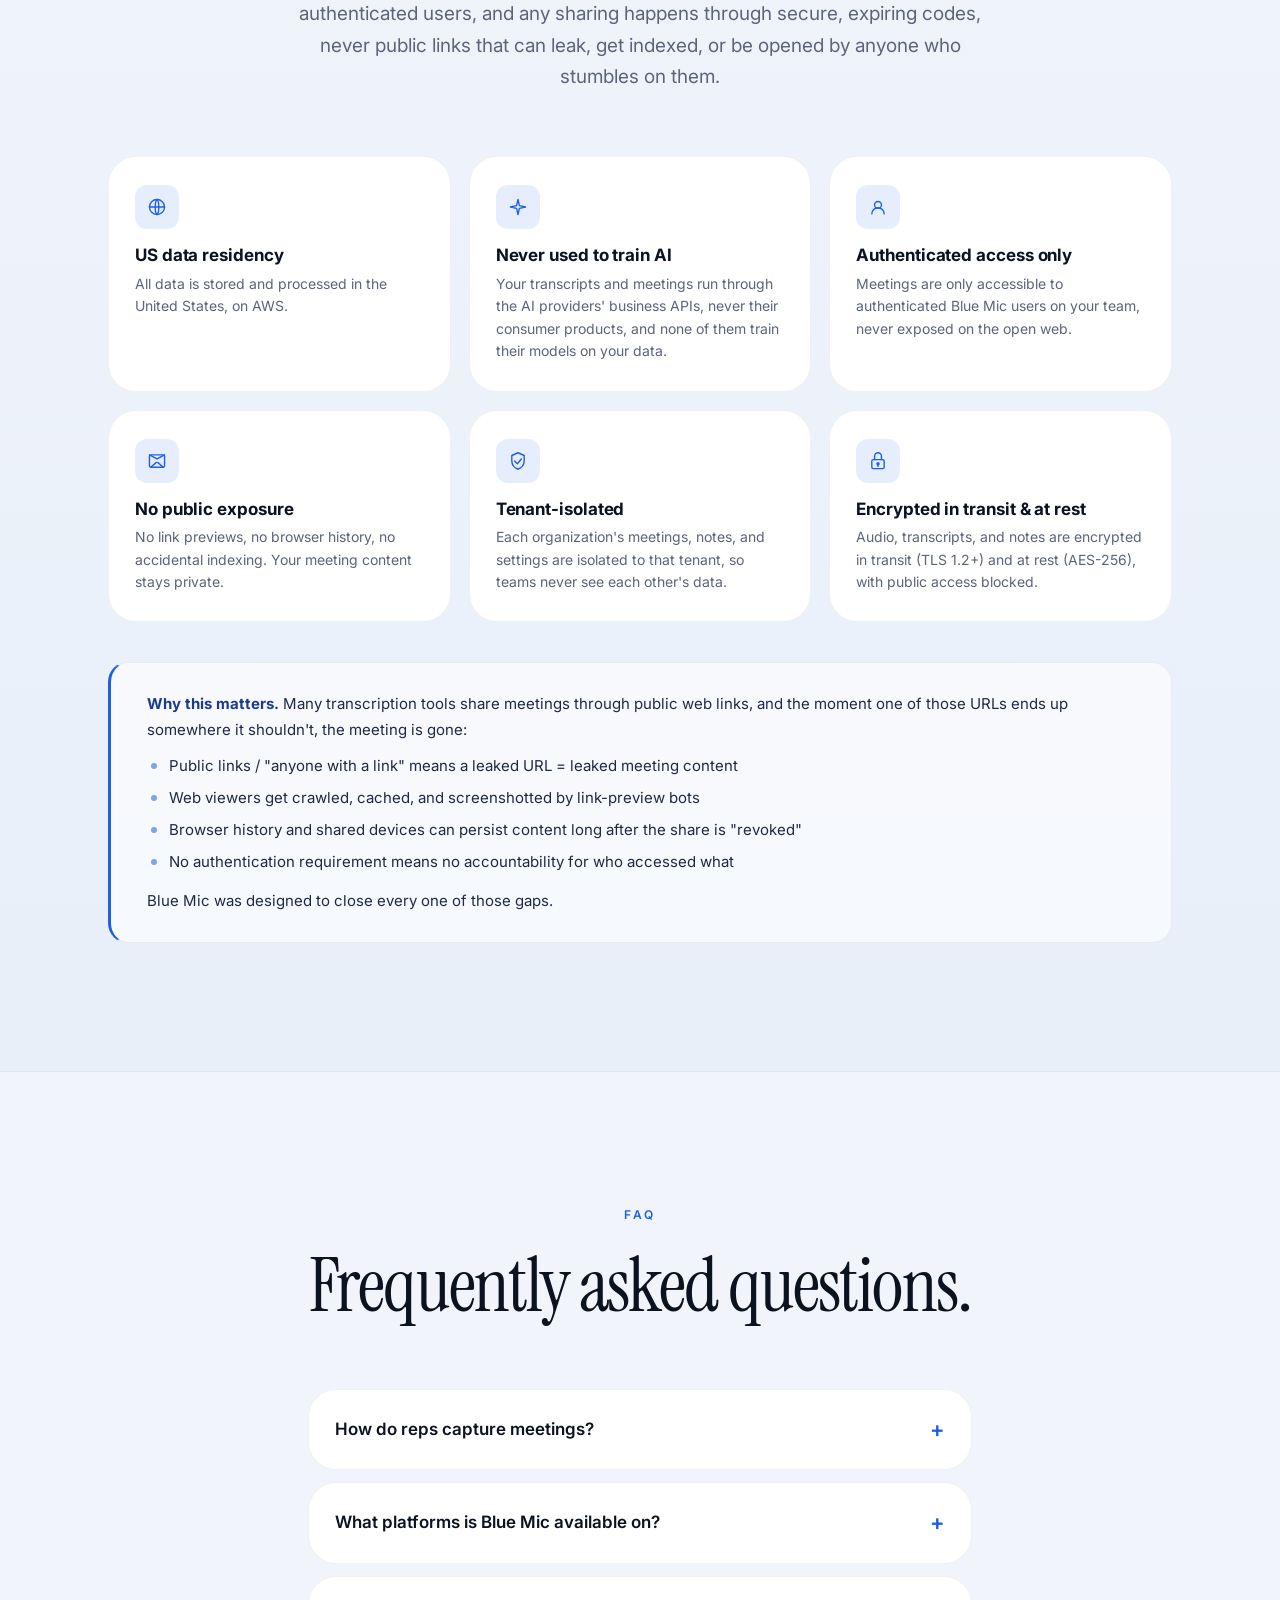
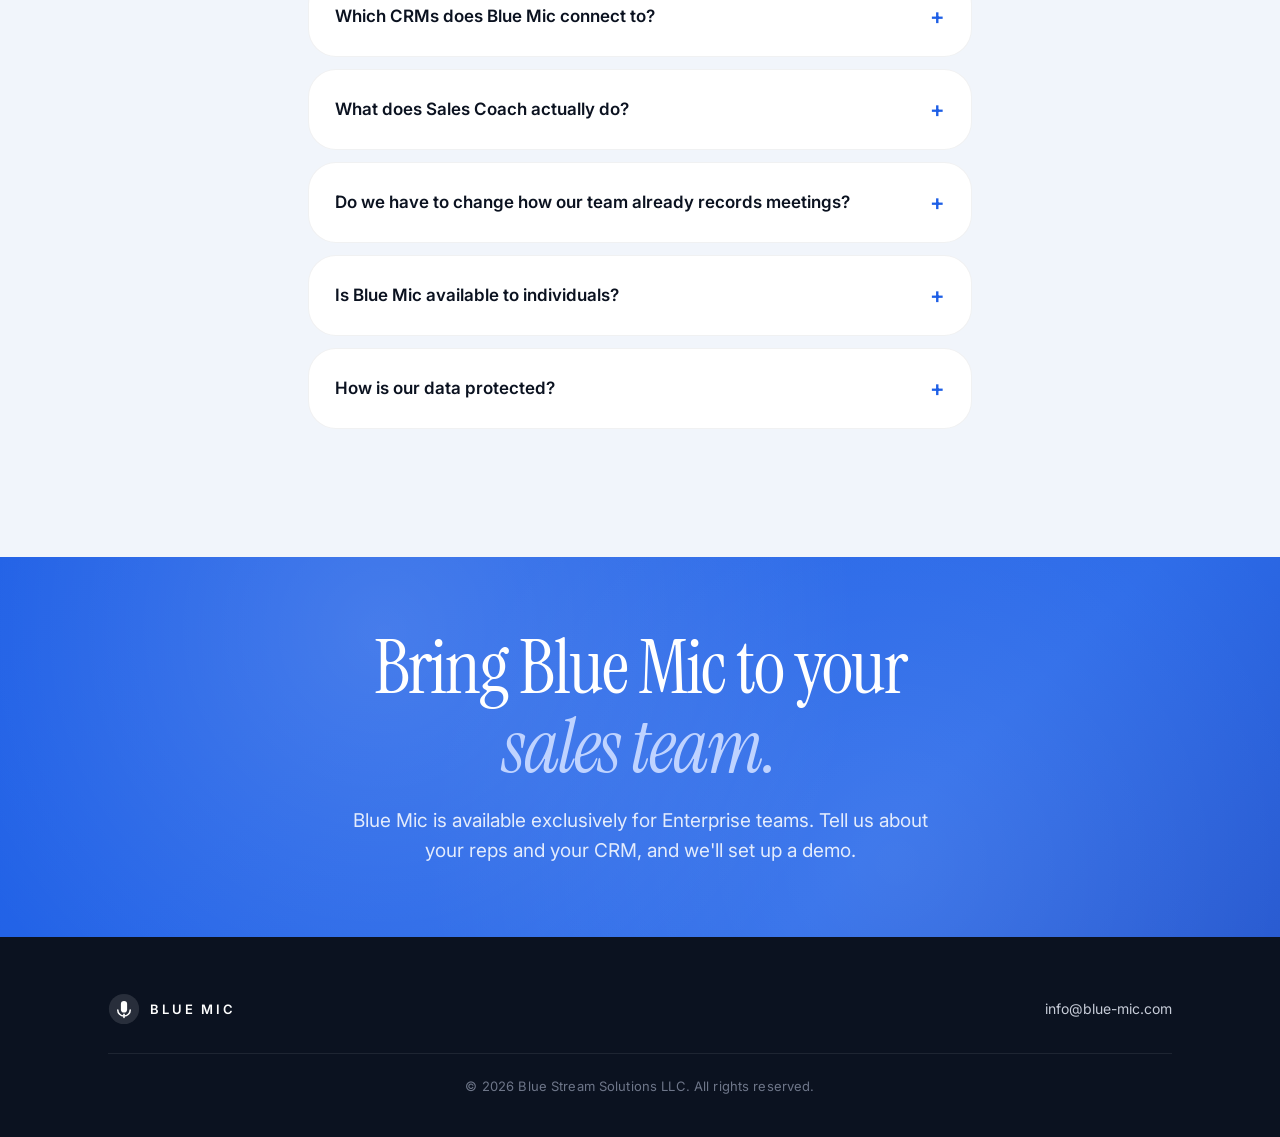
==== commit a50918b7: "Add files via upload" ====
--- a/index.html
+++ b/index.html
@@ -136,6 +136,10 @@
     .mgr-cf-caption { font-size: 14.5px; max-width: 64%; min-height: 13.5em; }
   }
   @media (prefers-reduced-motion: reduce) { .mgr-cf-card { transition: none; } }
+  /* While an enlarged image is open, draw only the image (keeps iPhone Safari from running out of memory when zooming in) */
+  html.mgr-lb-open body > *:not(.mgr-lightbox) { visibility: hidden !important; }
+  html.mgr-lb-open .mgr-lightbox { background: #0B1220; }
+  @media (max-width: 820px) { .mgr-lightbox img { box-shadow: none; } }
 
   /* Tighter, vertically-centered CTA */
   .cta { padding: clamp(40px, 5.5vw, 76px) 0; }
@@ -880,7 +884,7 @@
   </div>
 </footer>
 
-<script src="script.js?v=7"></script>
+<script src="script.js?v=8"></script>
 <div class="mgr-lightbox" id="mgrLightbox" aria-hidden="true">
   <button class="mgr-lb-close" aria-label="Close">&times;</button>
   <img id="mgrLightboxImg" alt="" />
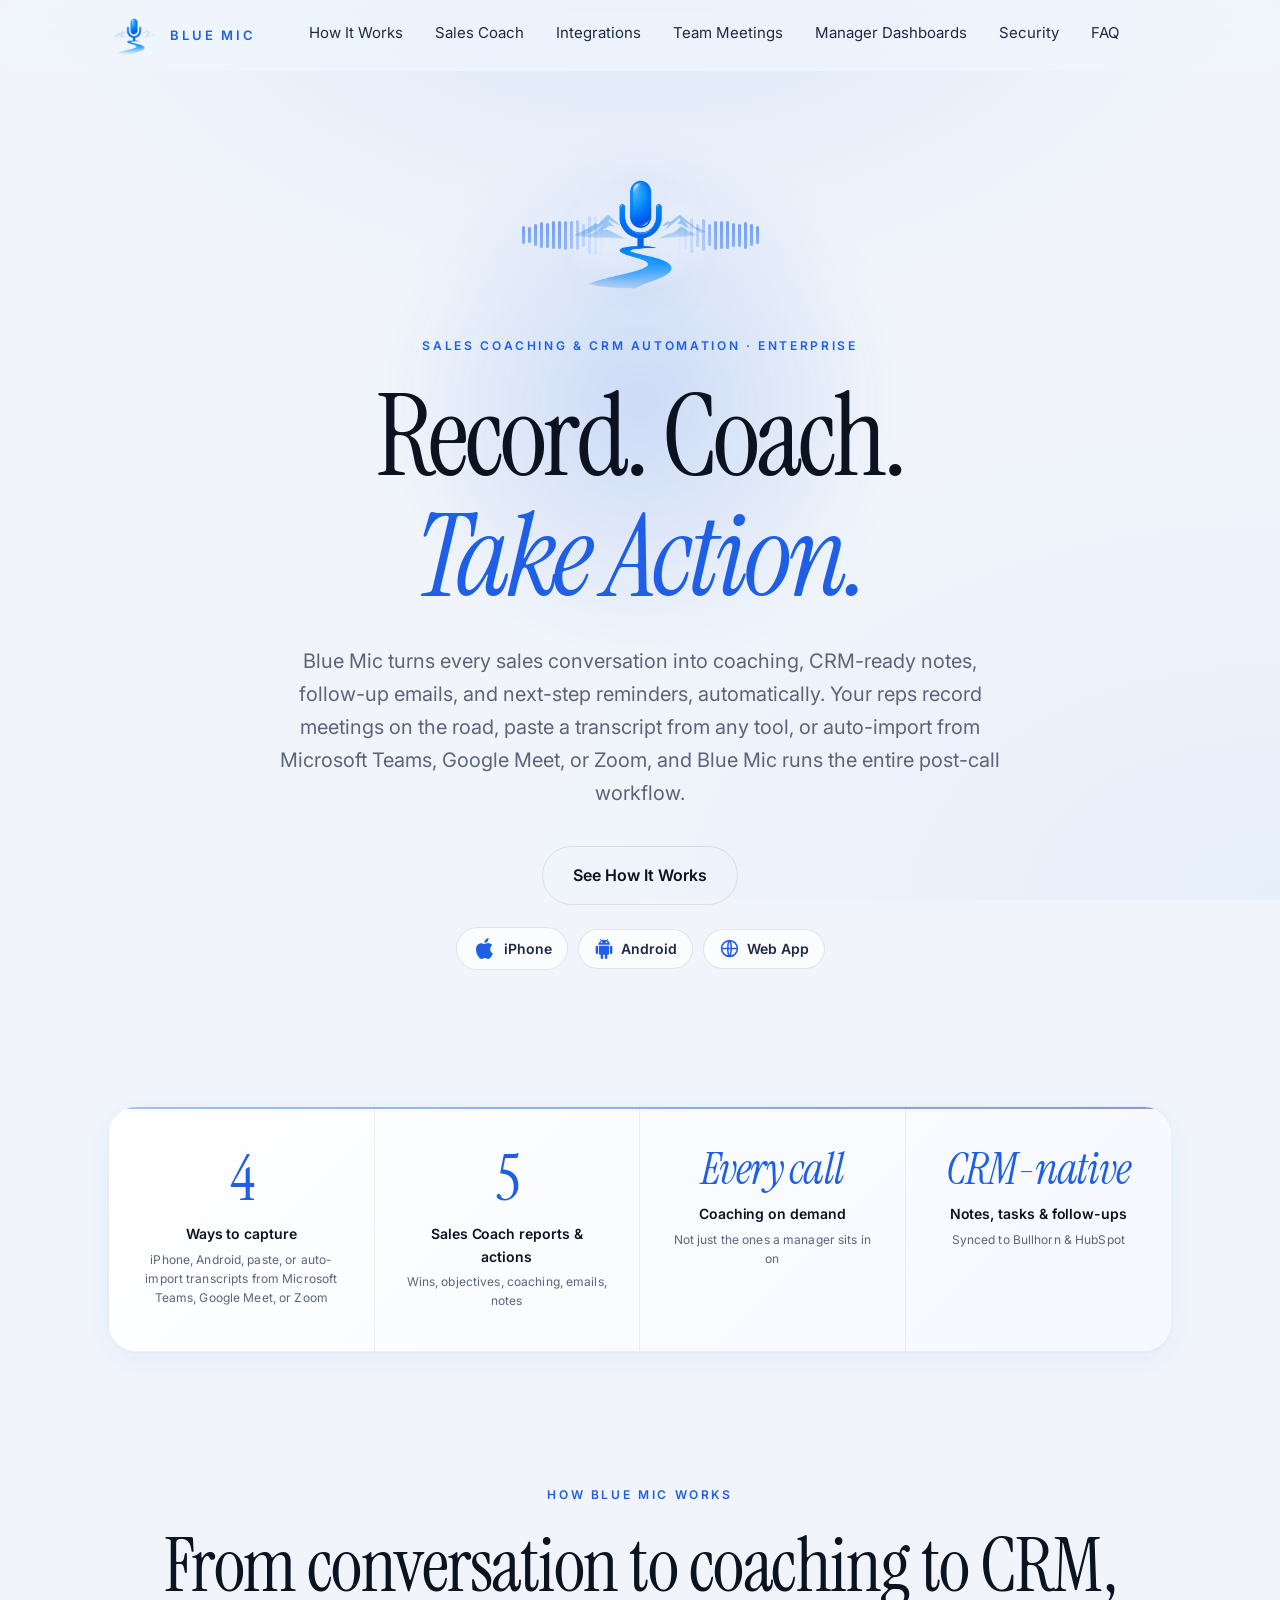
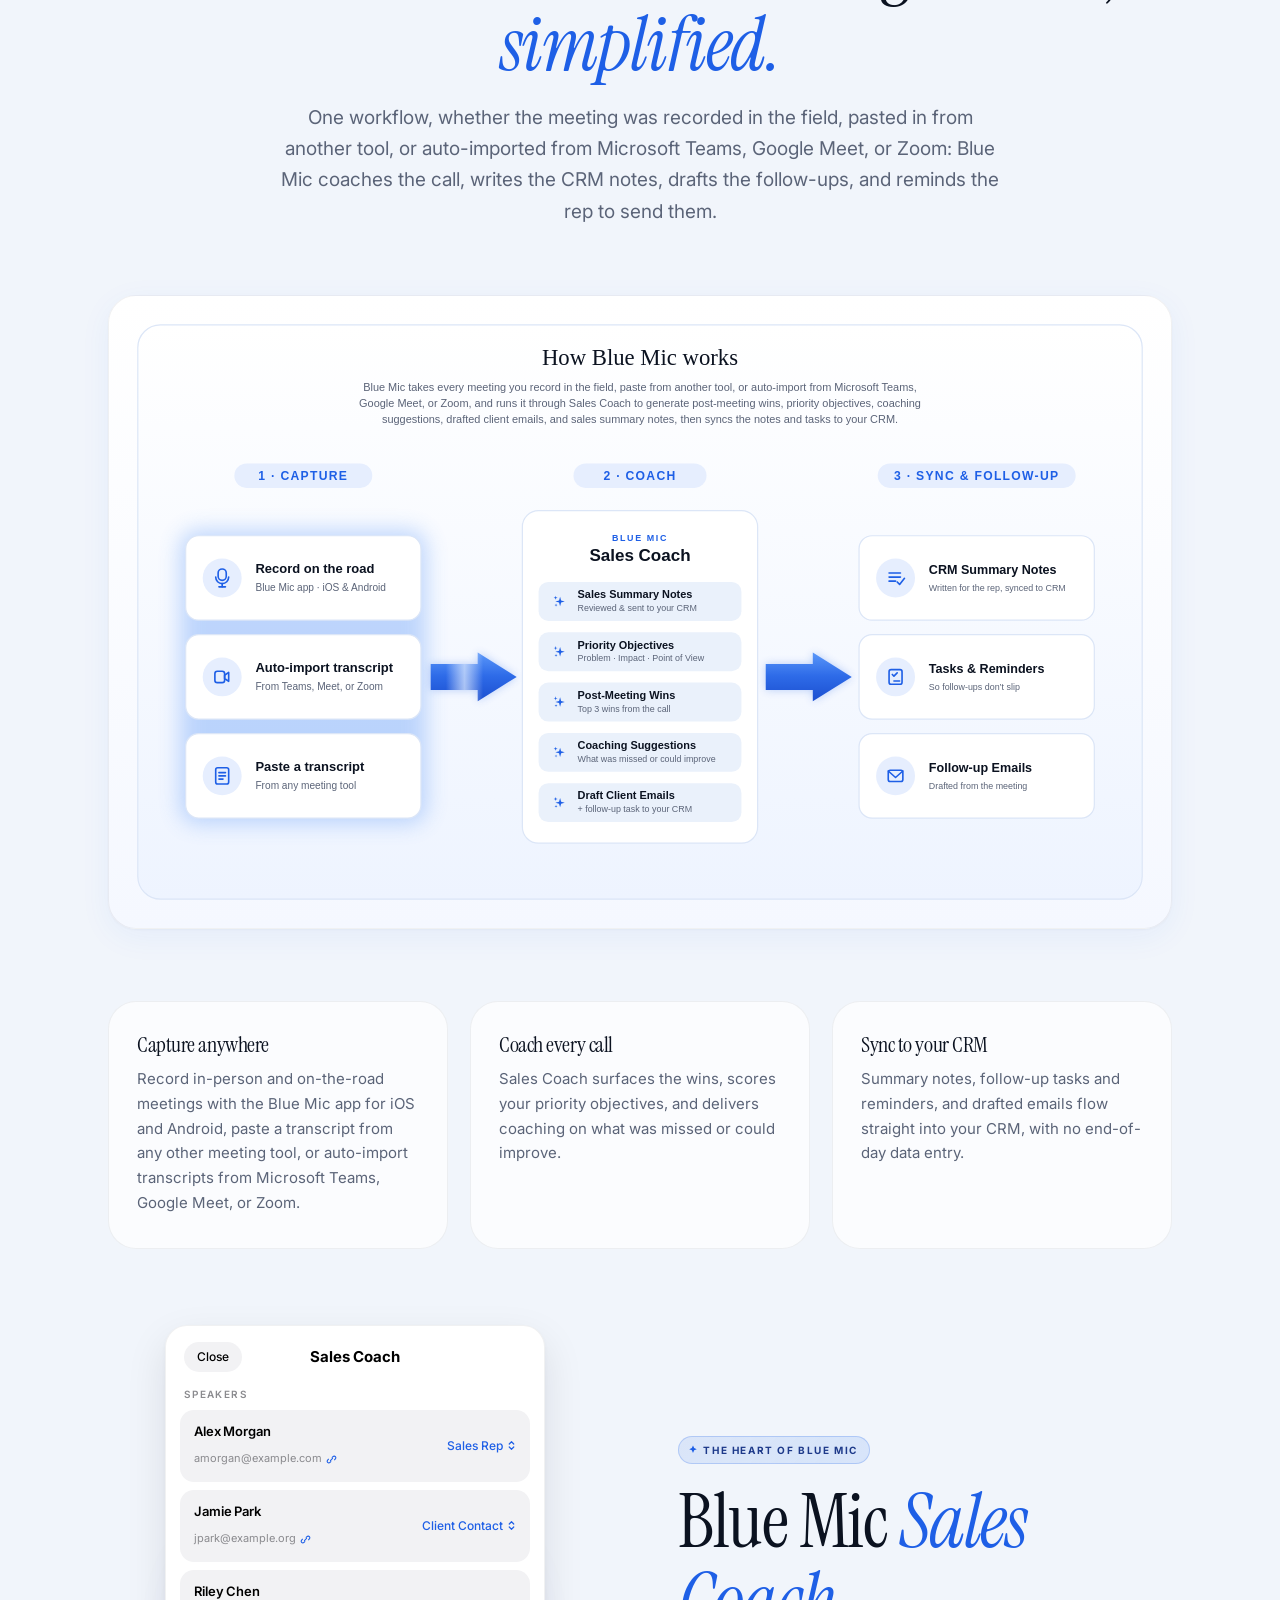
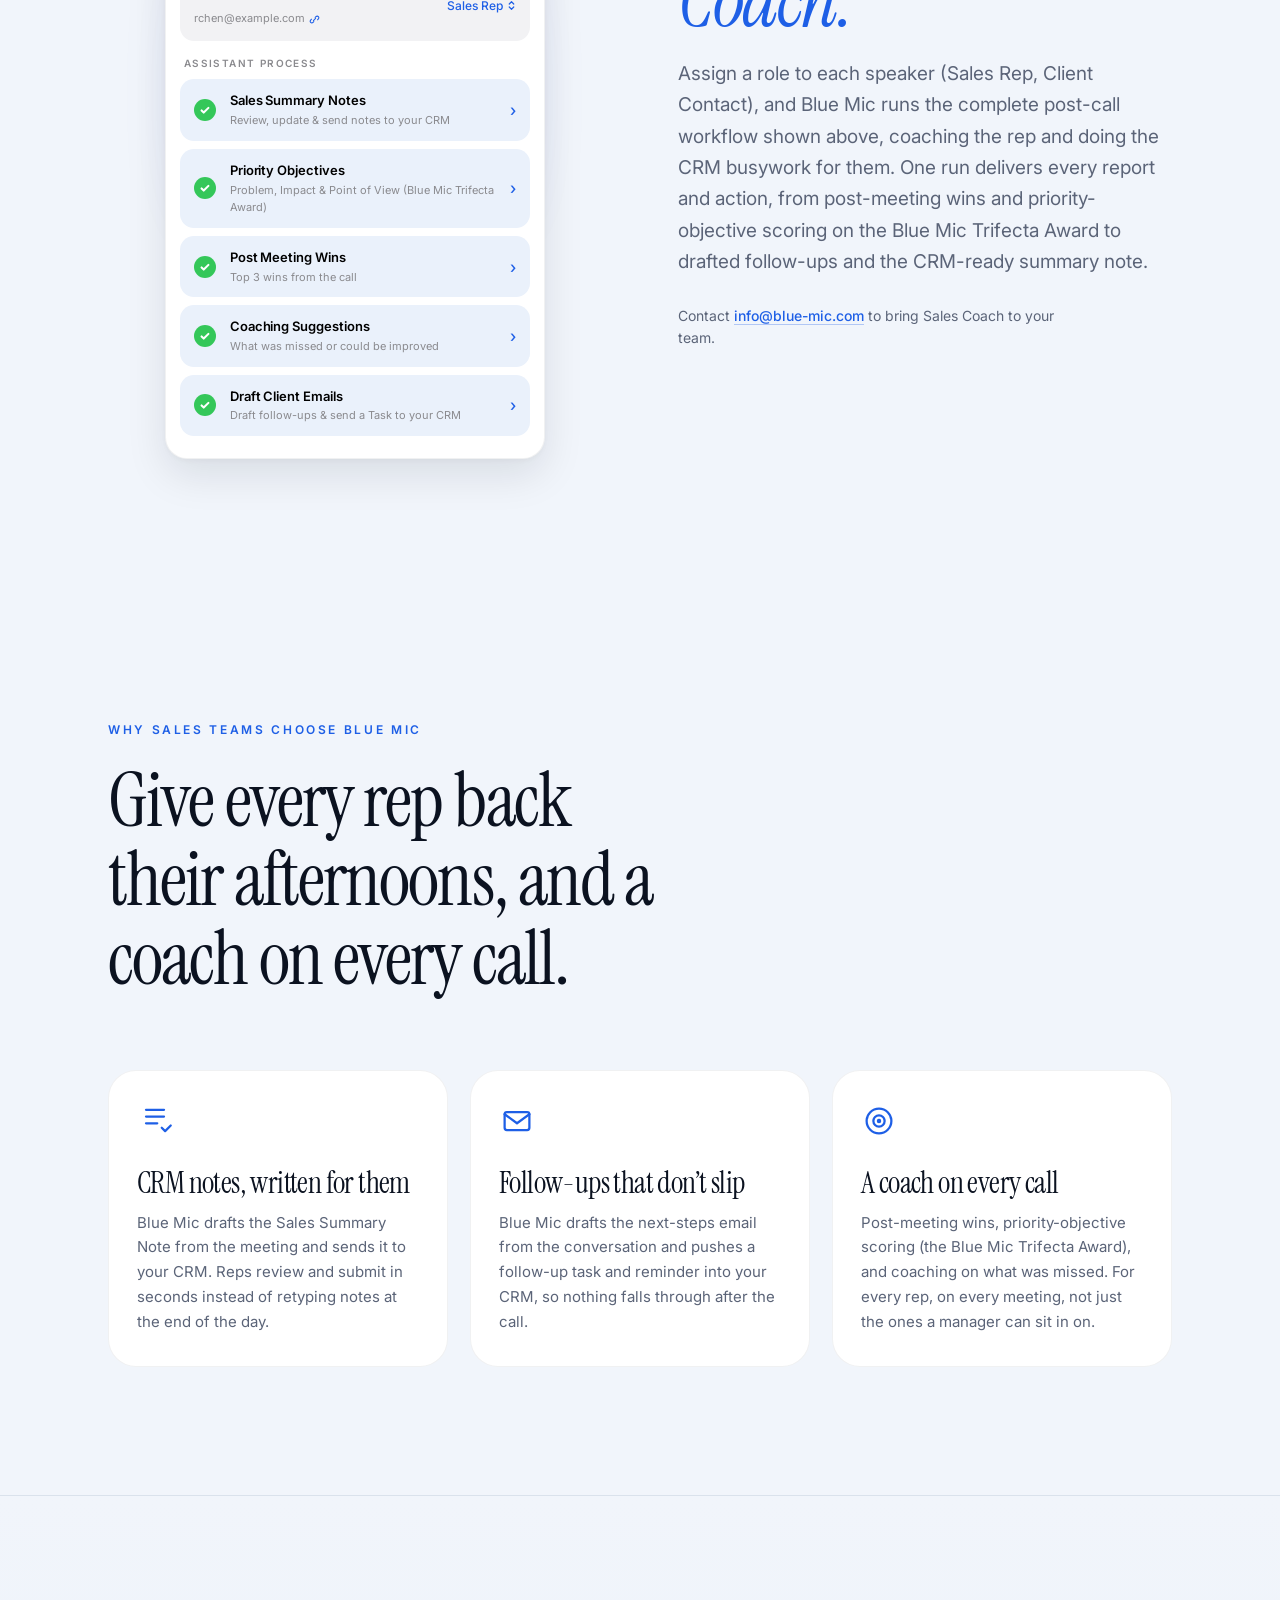
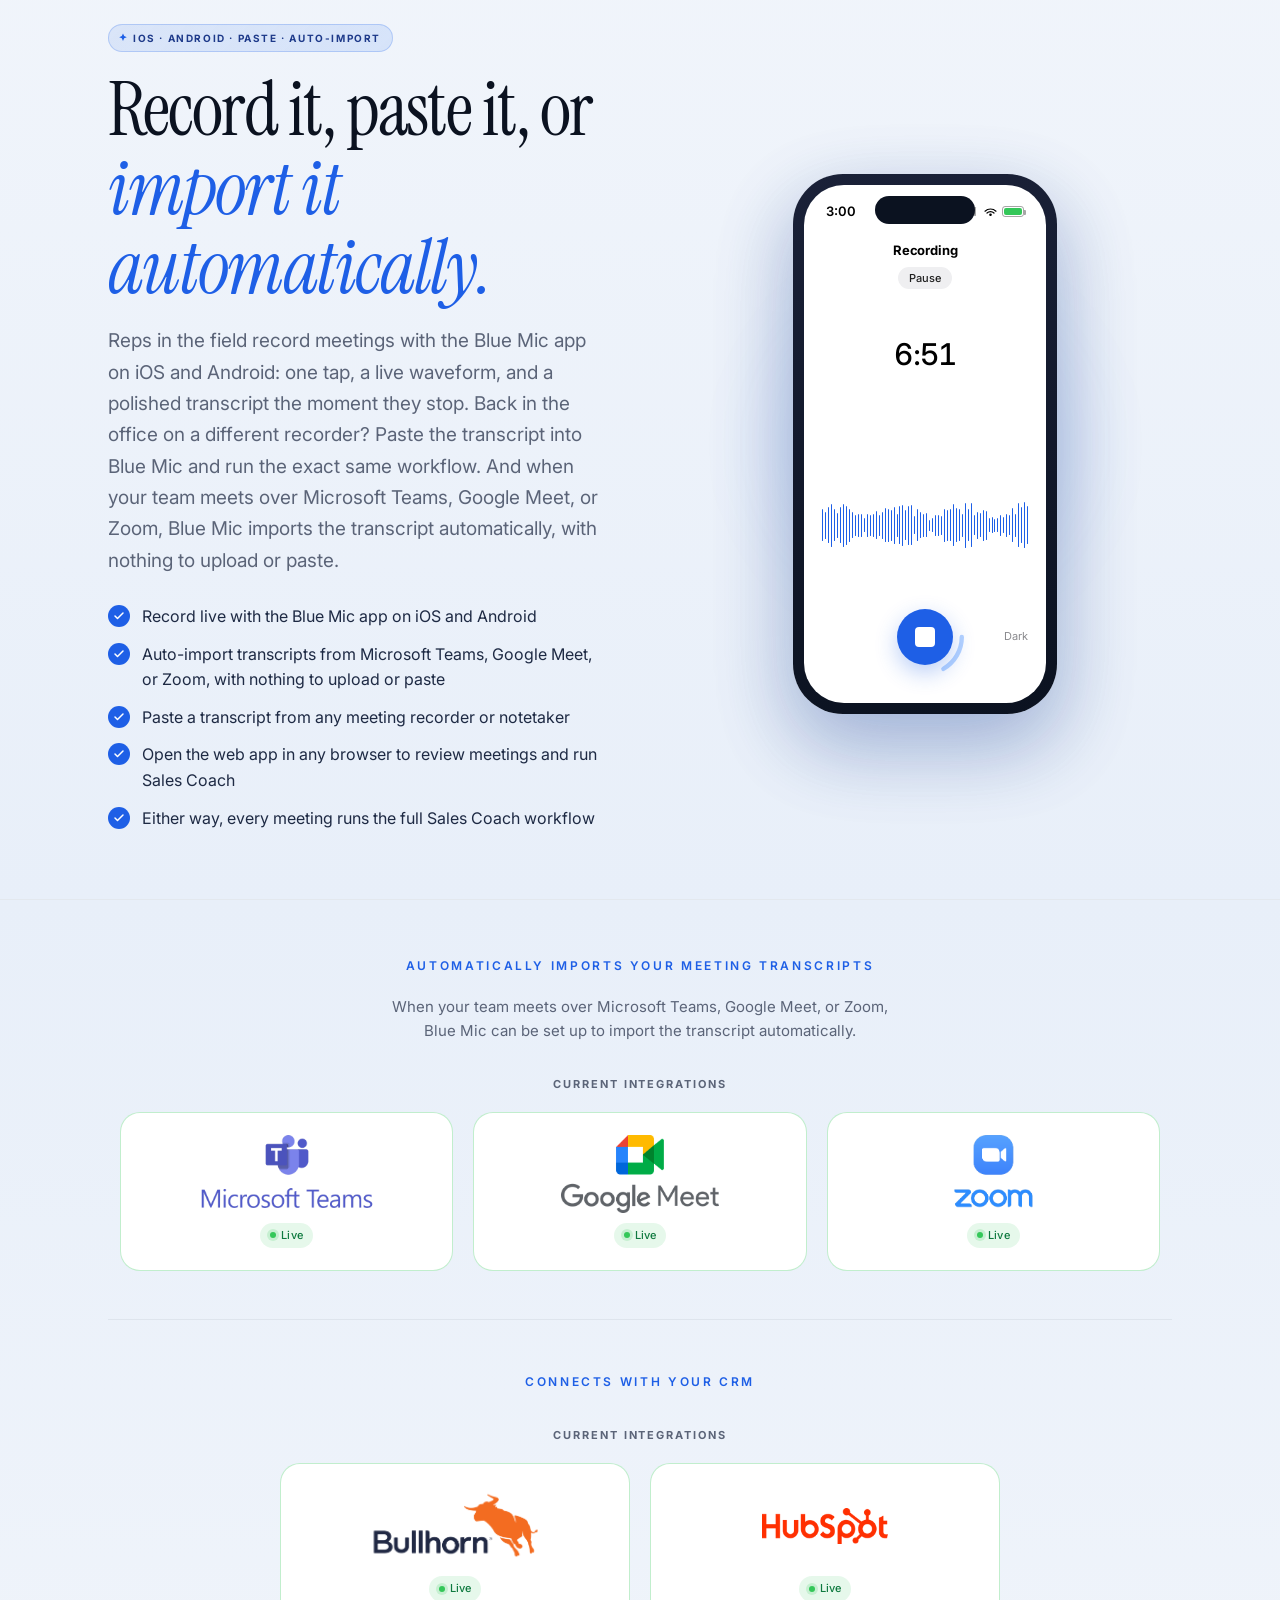
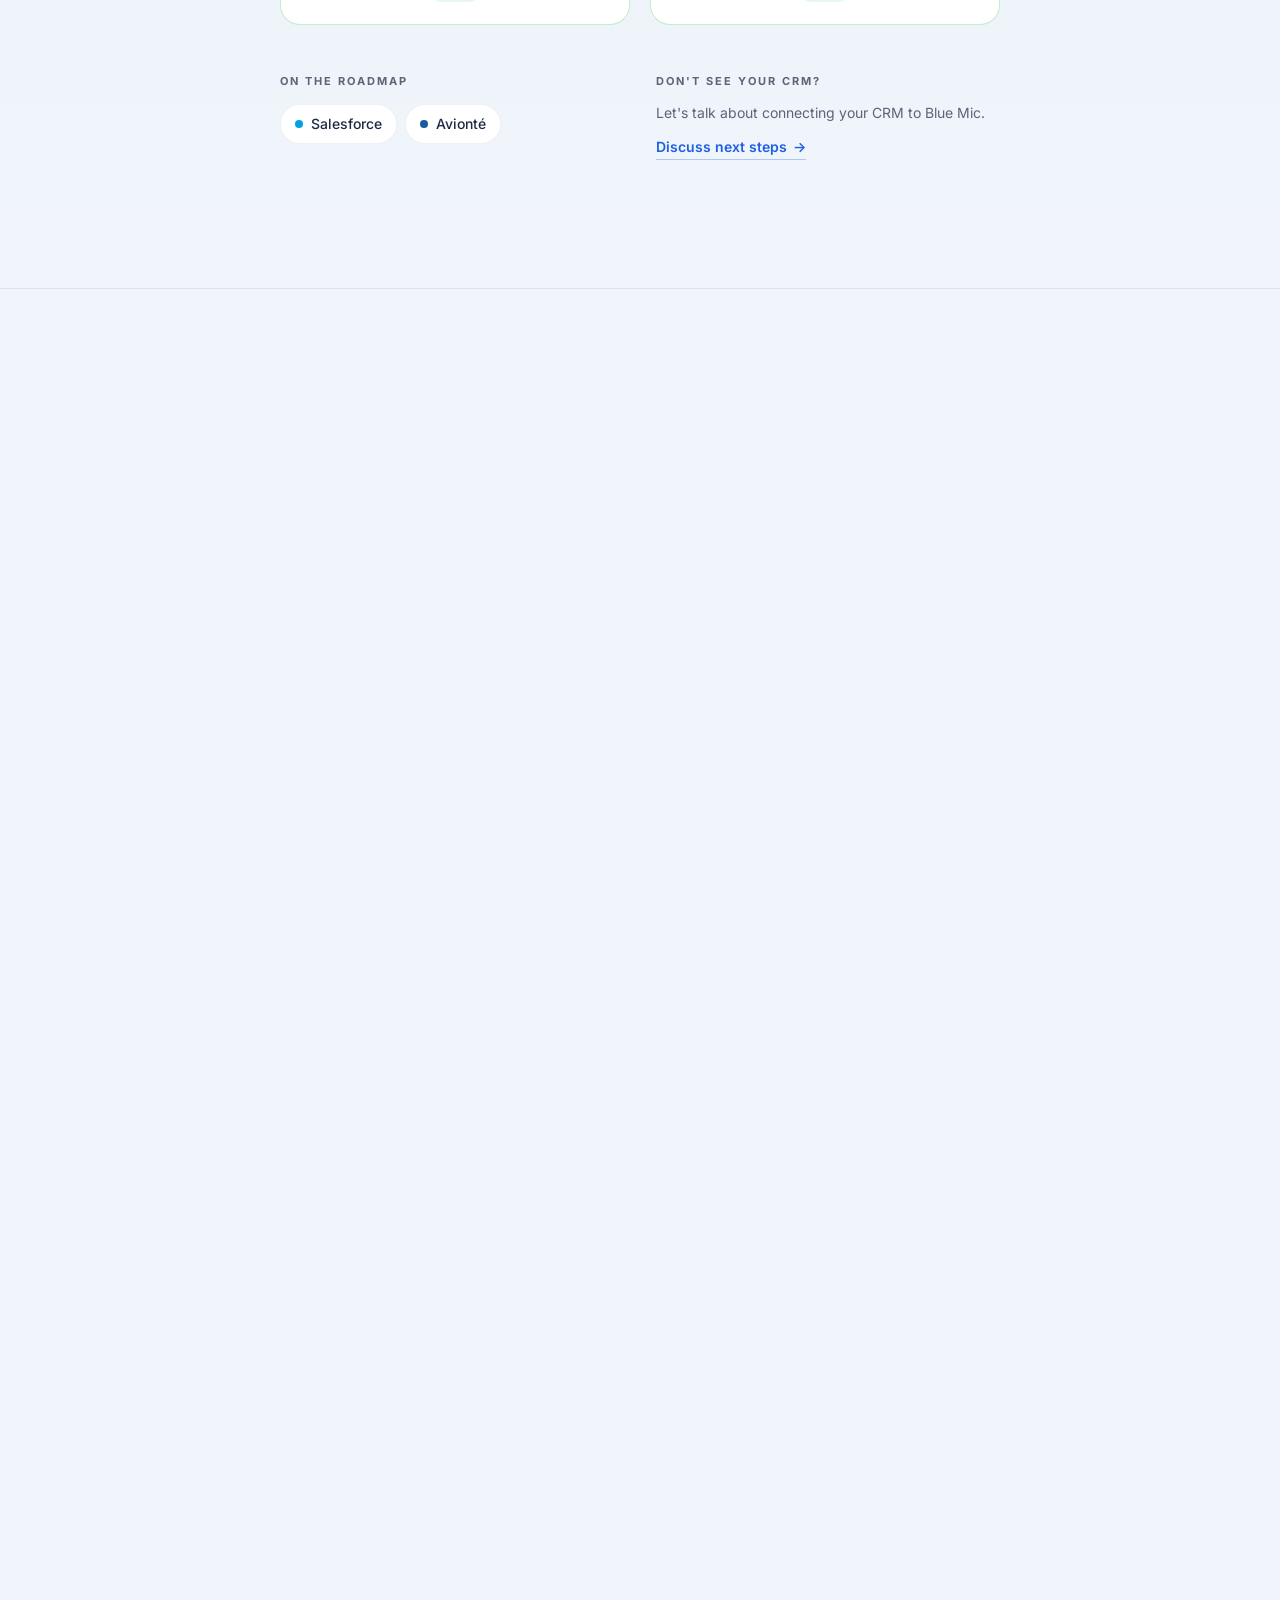
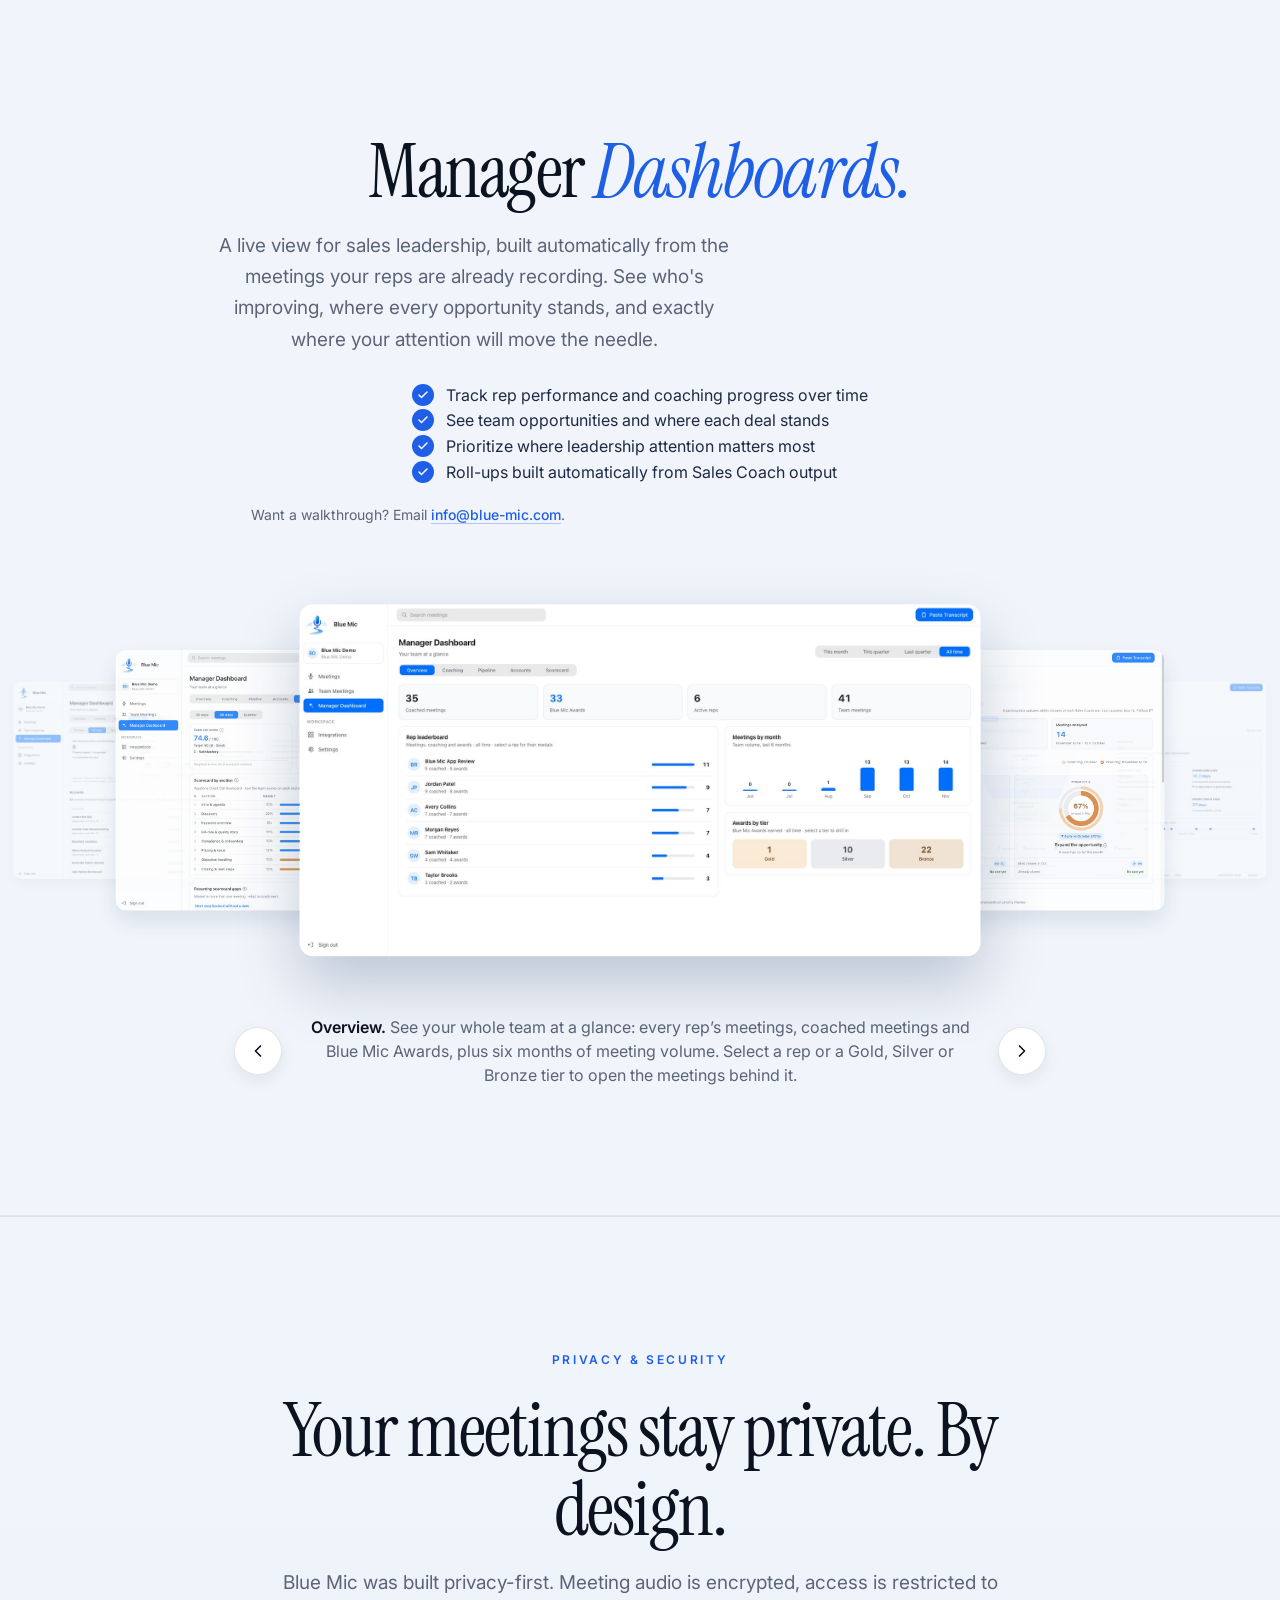
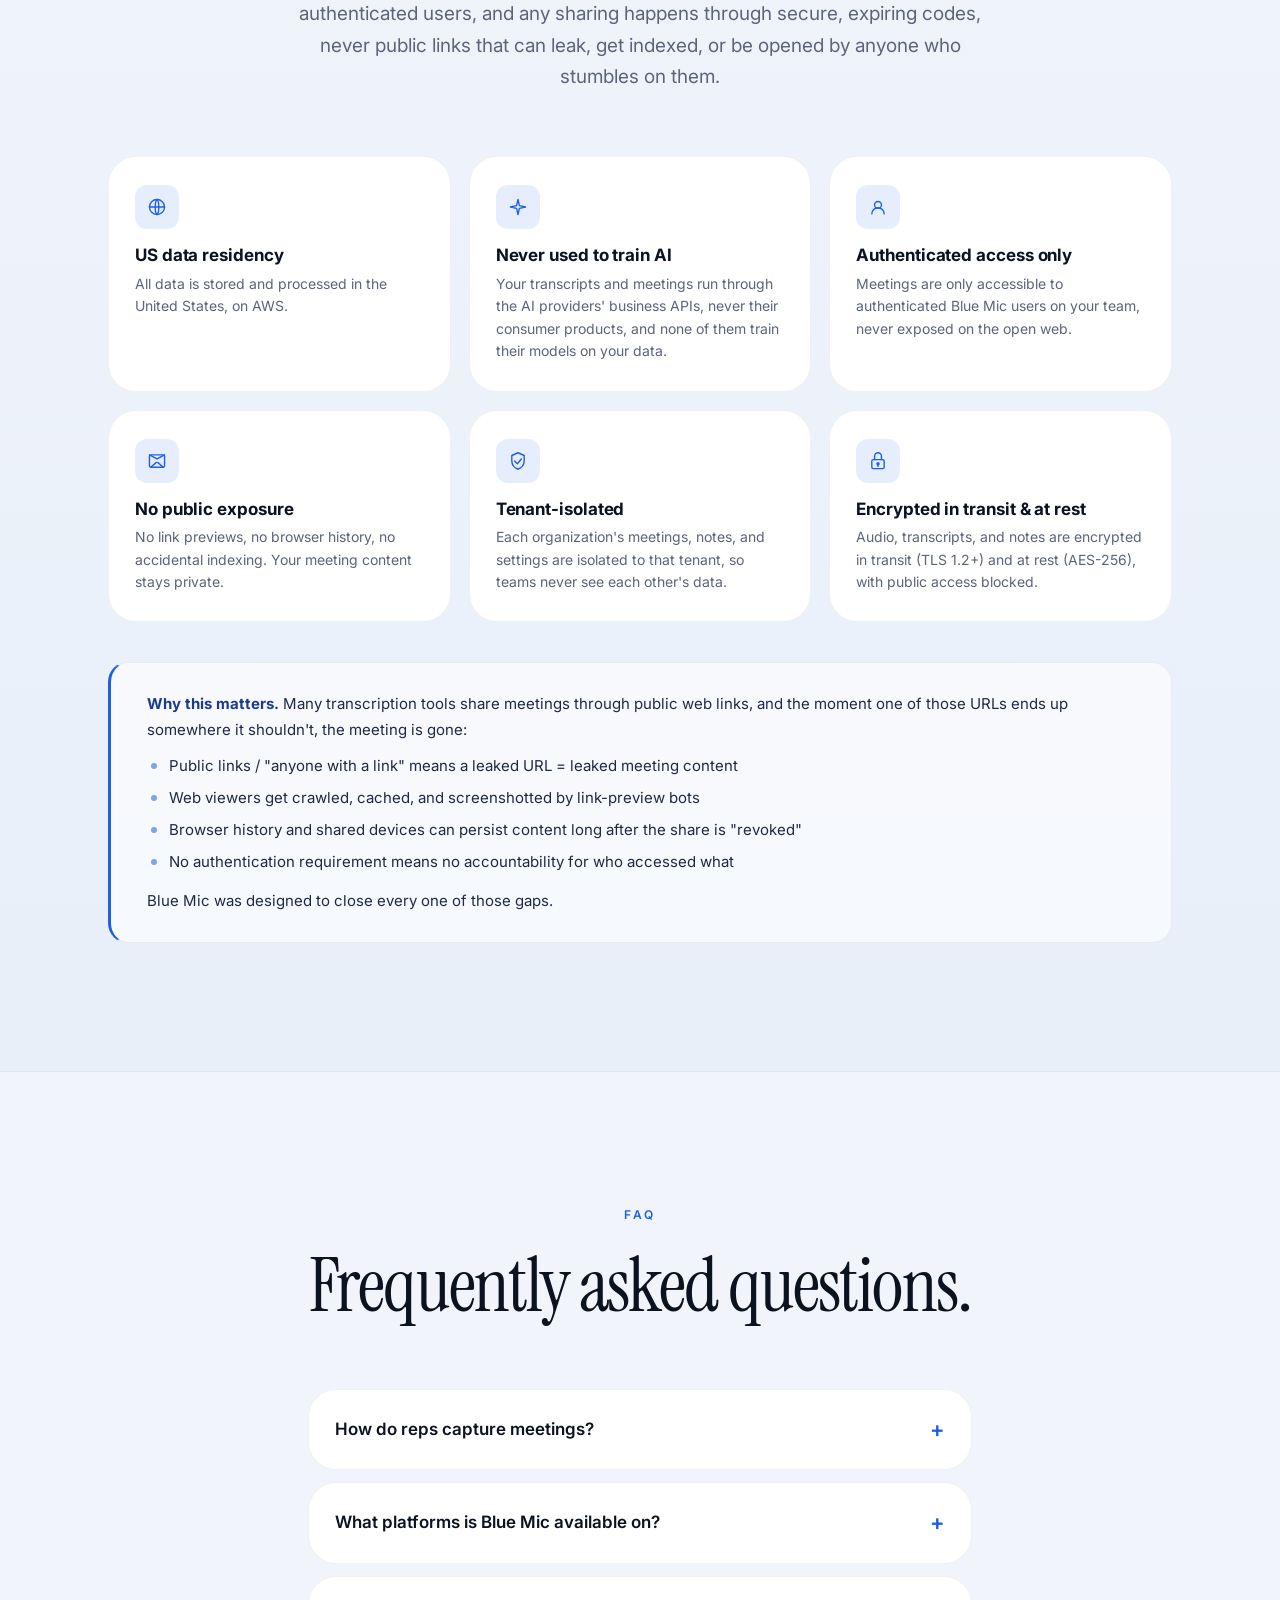
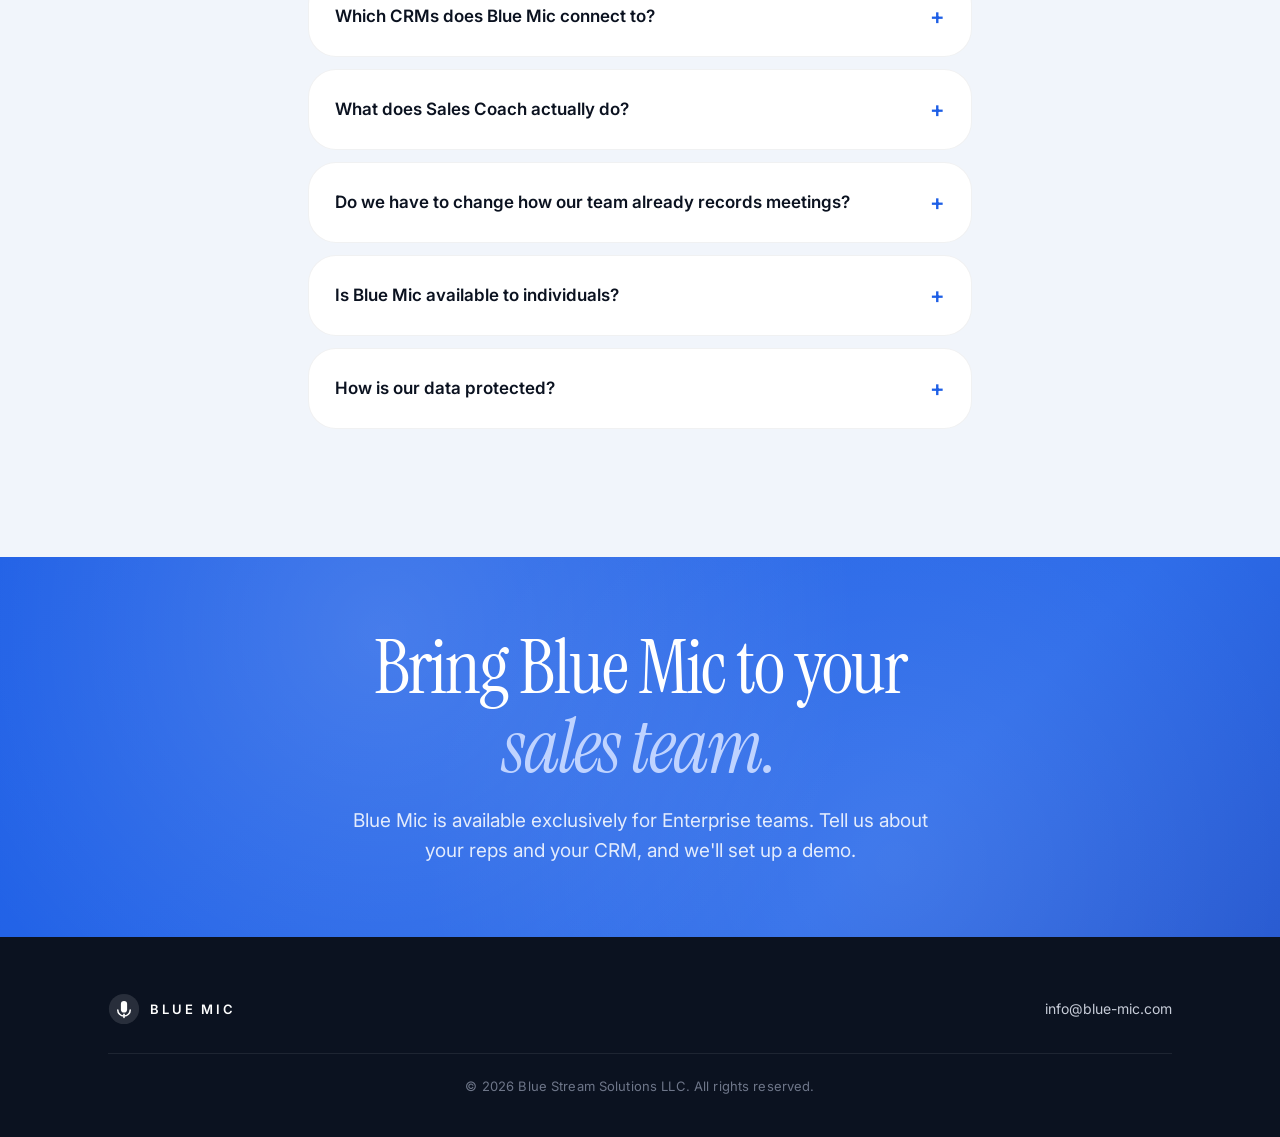
==== commit c159e068: "Add files via upload" ====
--- a/index.html
+++ b/index.html
@@ -155,6 +155,18 @@
     window.scrollTo(0, 0);
   });
 </script>
+<!-- nav-fit -->
+<style>
+  /* Menu fit: links stay on one line, logo left, links centered in the remaining space; the menu button takes over below 940px */
+  .nav-links a { white-space: nowrap; }
+  .nav-row { grid-template-columns: auto 1fr auto; }
+  @media (max-width: 1240px) { .nav-links { gap: 22px; } }
+  @media (max-width: 940px) {
+    .nav-row { display: flex; justify-content: space-between; align-items: center; gap: 0; }
+    .nav-links { display: none; }
+    .nav-burger { display: flex; }
+  }
+</style>
 </head>
 <body>
 
@@ -186,6 +198,7 @@
       <a href="#coach">Sales Coach</a>
       <a href="#integrations">Integrations</a>
       <a href="#team-meetings">Team Meetings</a>
+      <a href="#managers">Manager Dashboards</a>
       <a href="#security">Security</a>
       <a href="#faq">FAQ</a>
     </nav>
@@ -203,6 +216,7 @@
     <a href="#coach">Sales Coach</a>
     <a href="#integrations">Integrations</a>
     <a href="#team-meetings">Team Meetings</a>
+    <a href="#managers">Manager Dashboards</a>
     <a href="#security">Security</a>
     <a href="#faq">FAQ</a>
   </nav>
@@ -884,7 +898,7 @@
   </div>
 </footer>
 
-<script src="script.js?v=8"></script>
+<script src="script.js?v=9"></script>
 <div class="mgr-lightbox" id="mgrLightbox" aria-hidden="true">
   <button class="mgr-lb-close" aria-label="Close">&times;</button>
   <img id="mgrLightboxImg" alt="" />
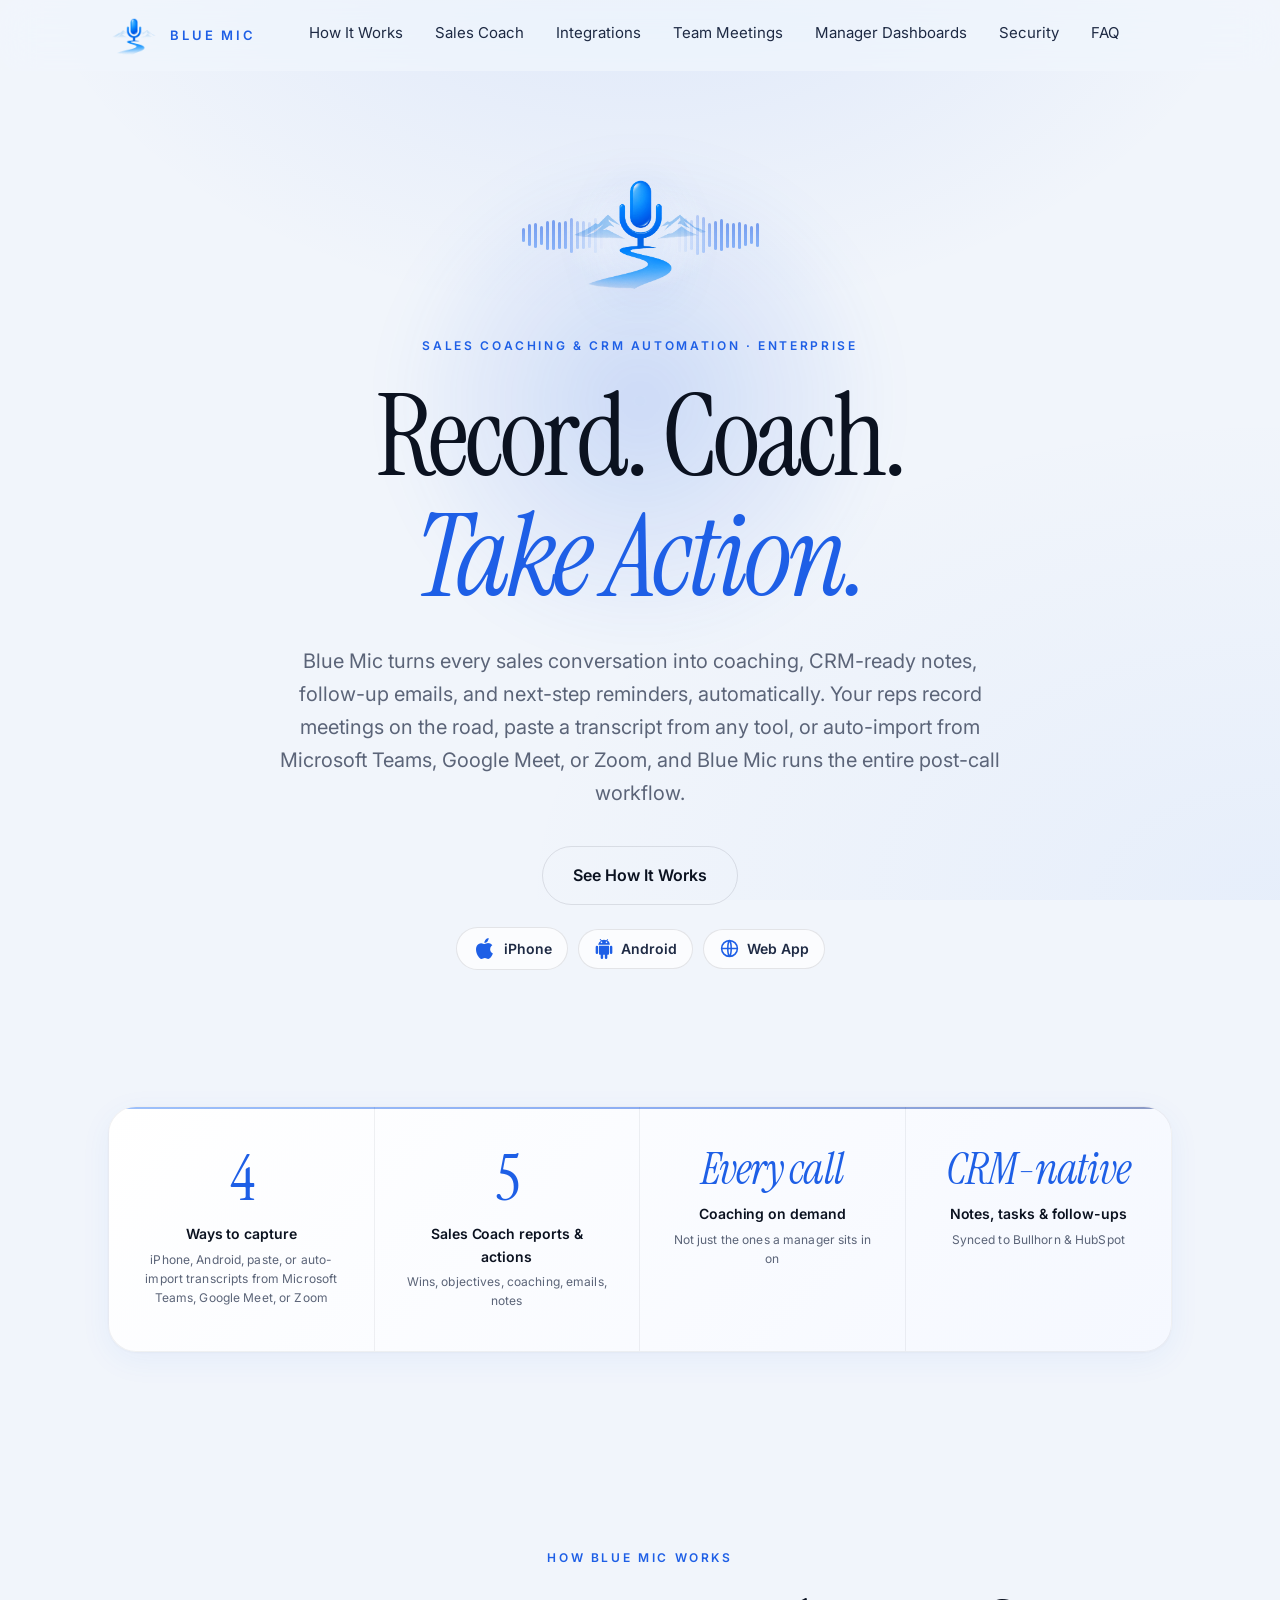
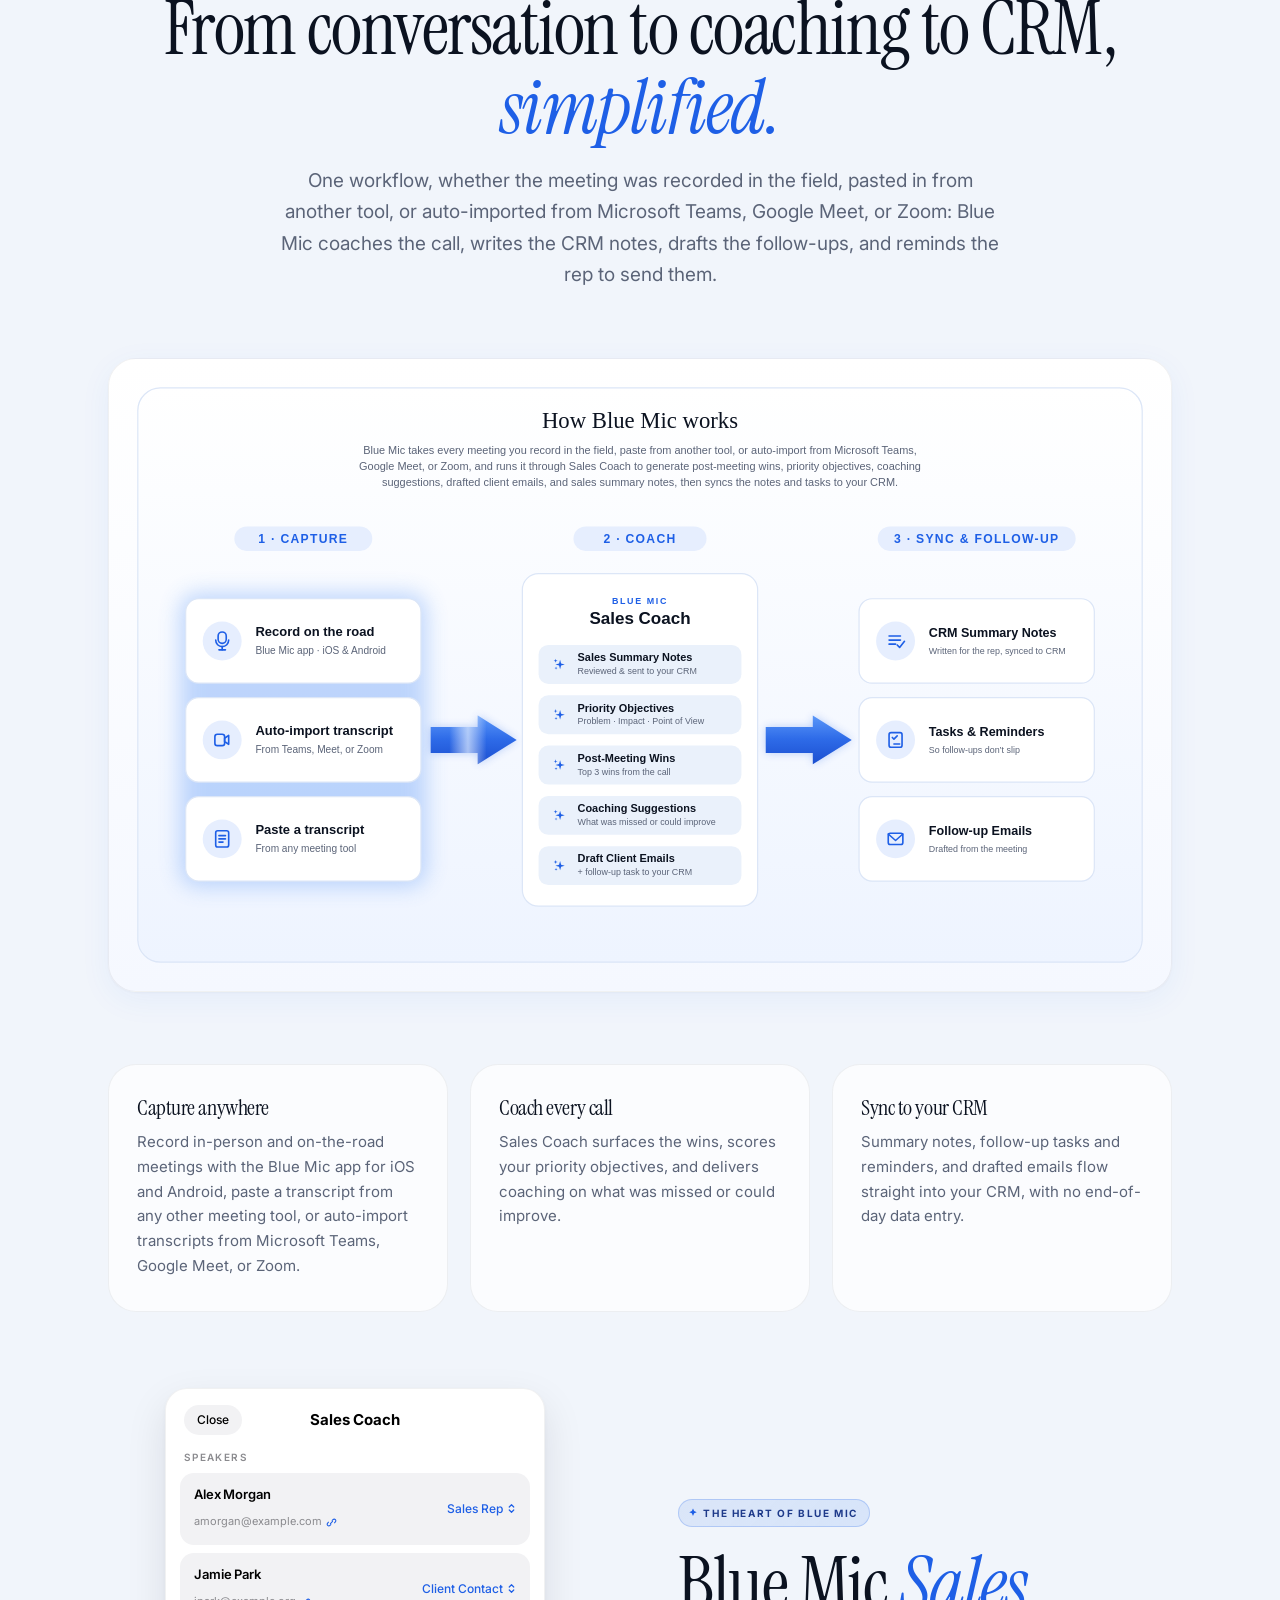
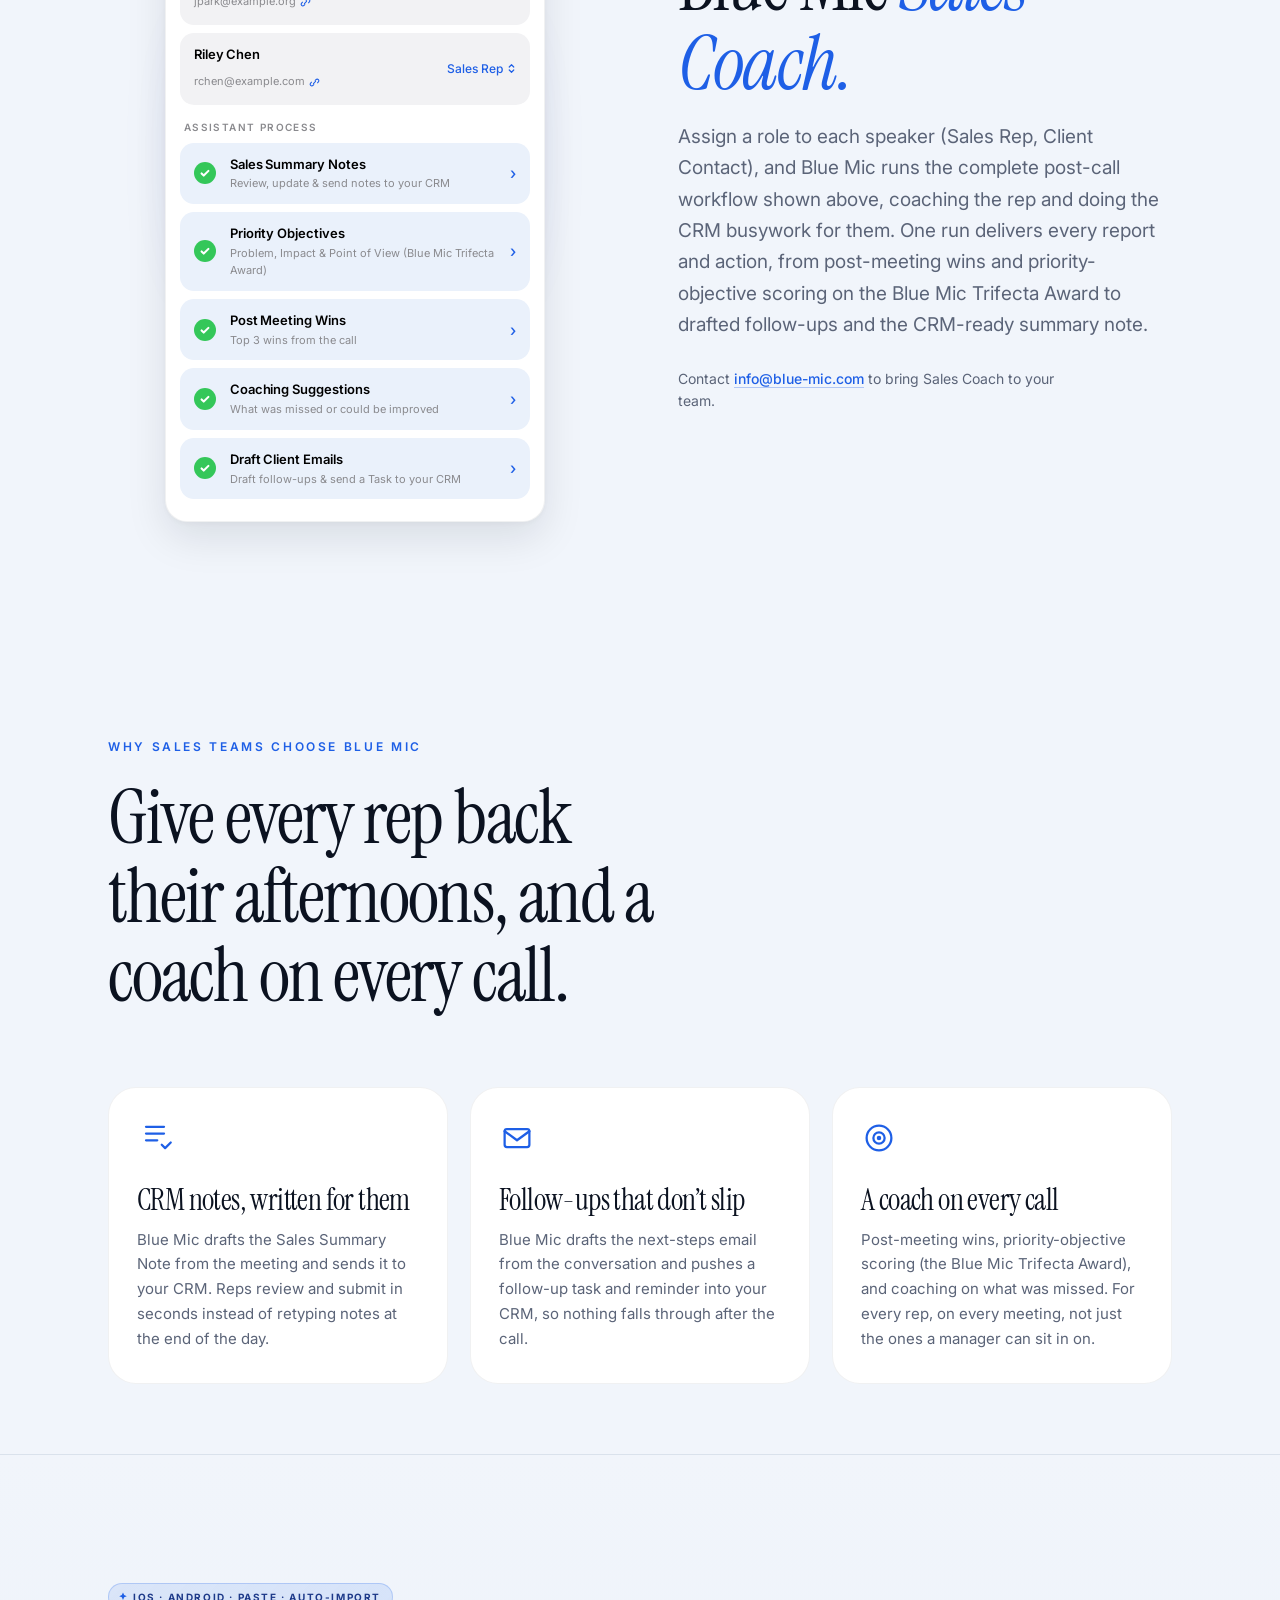
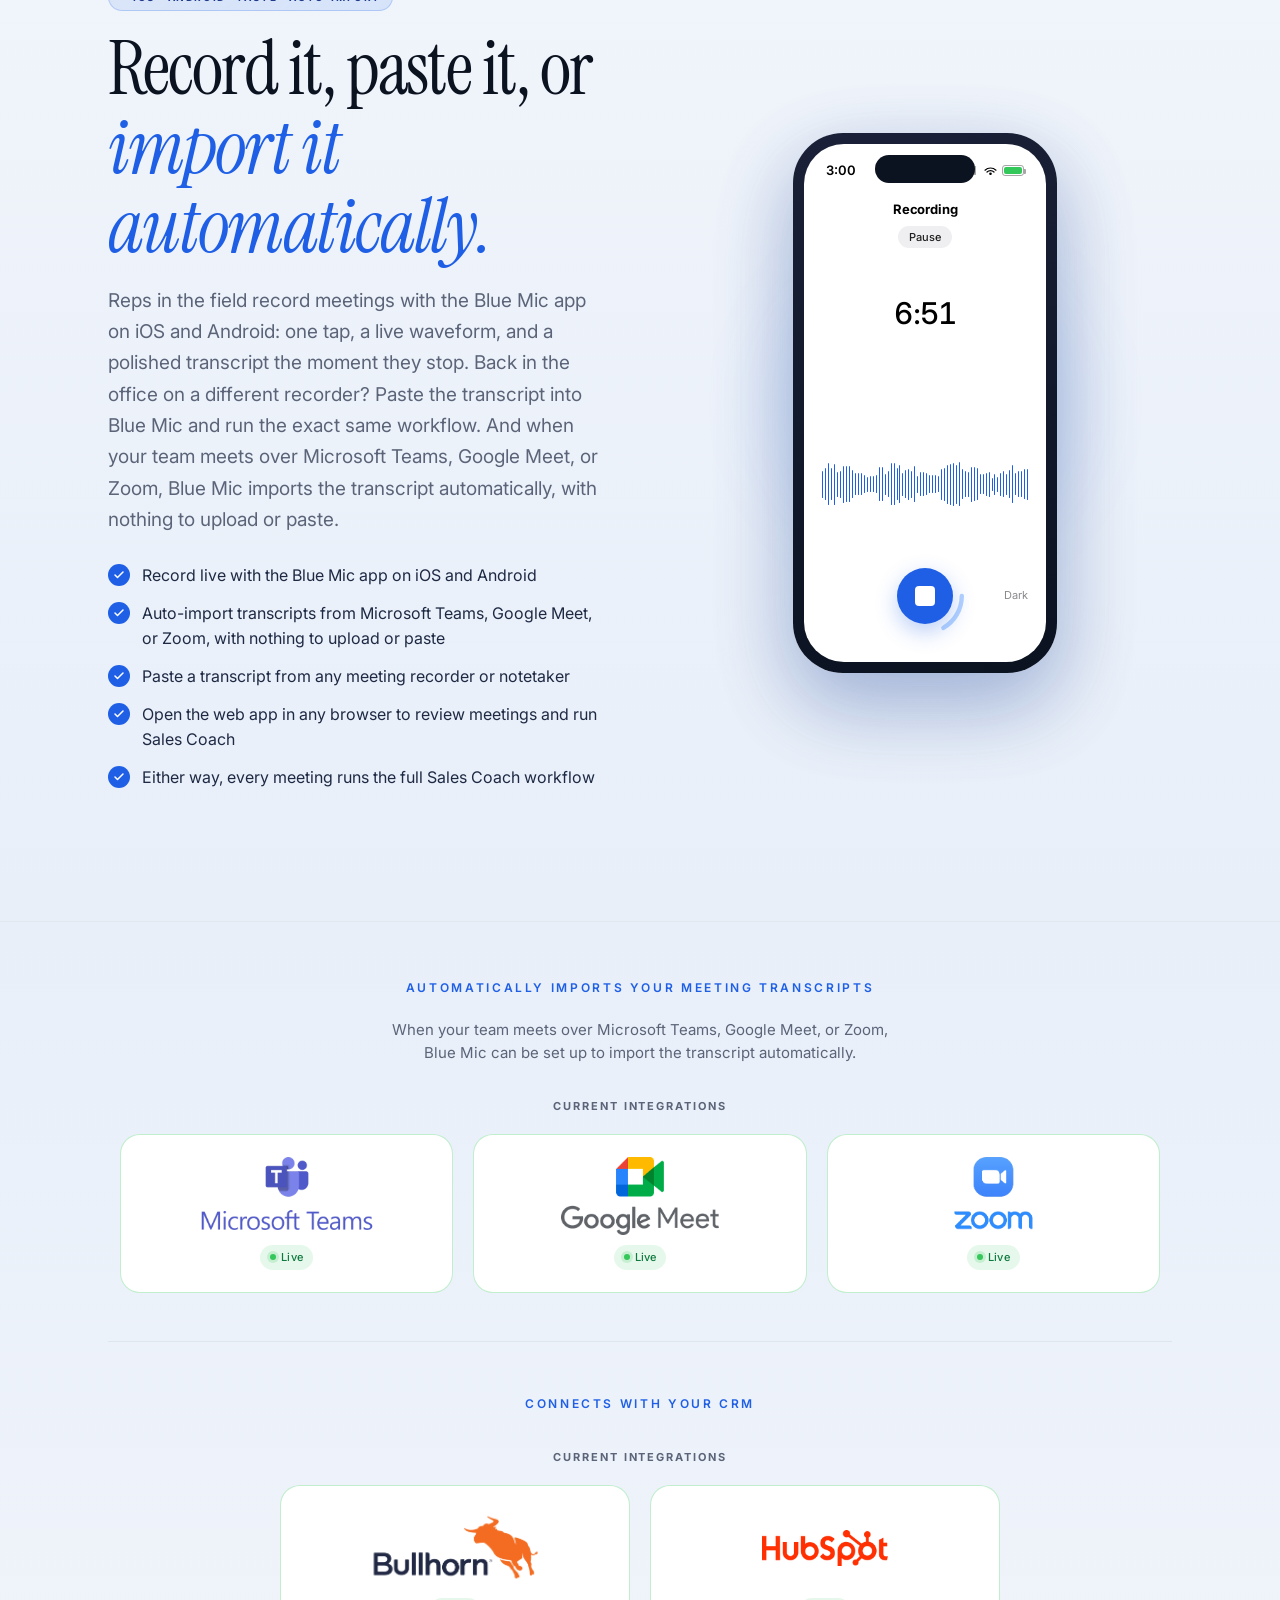
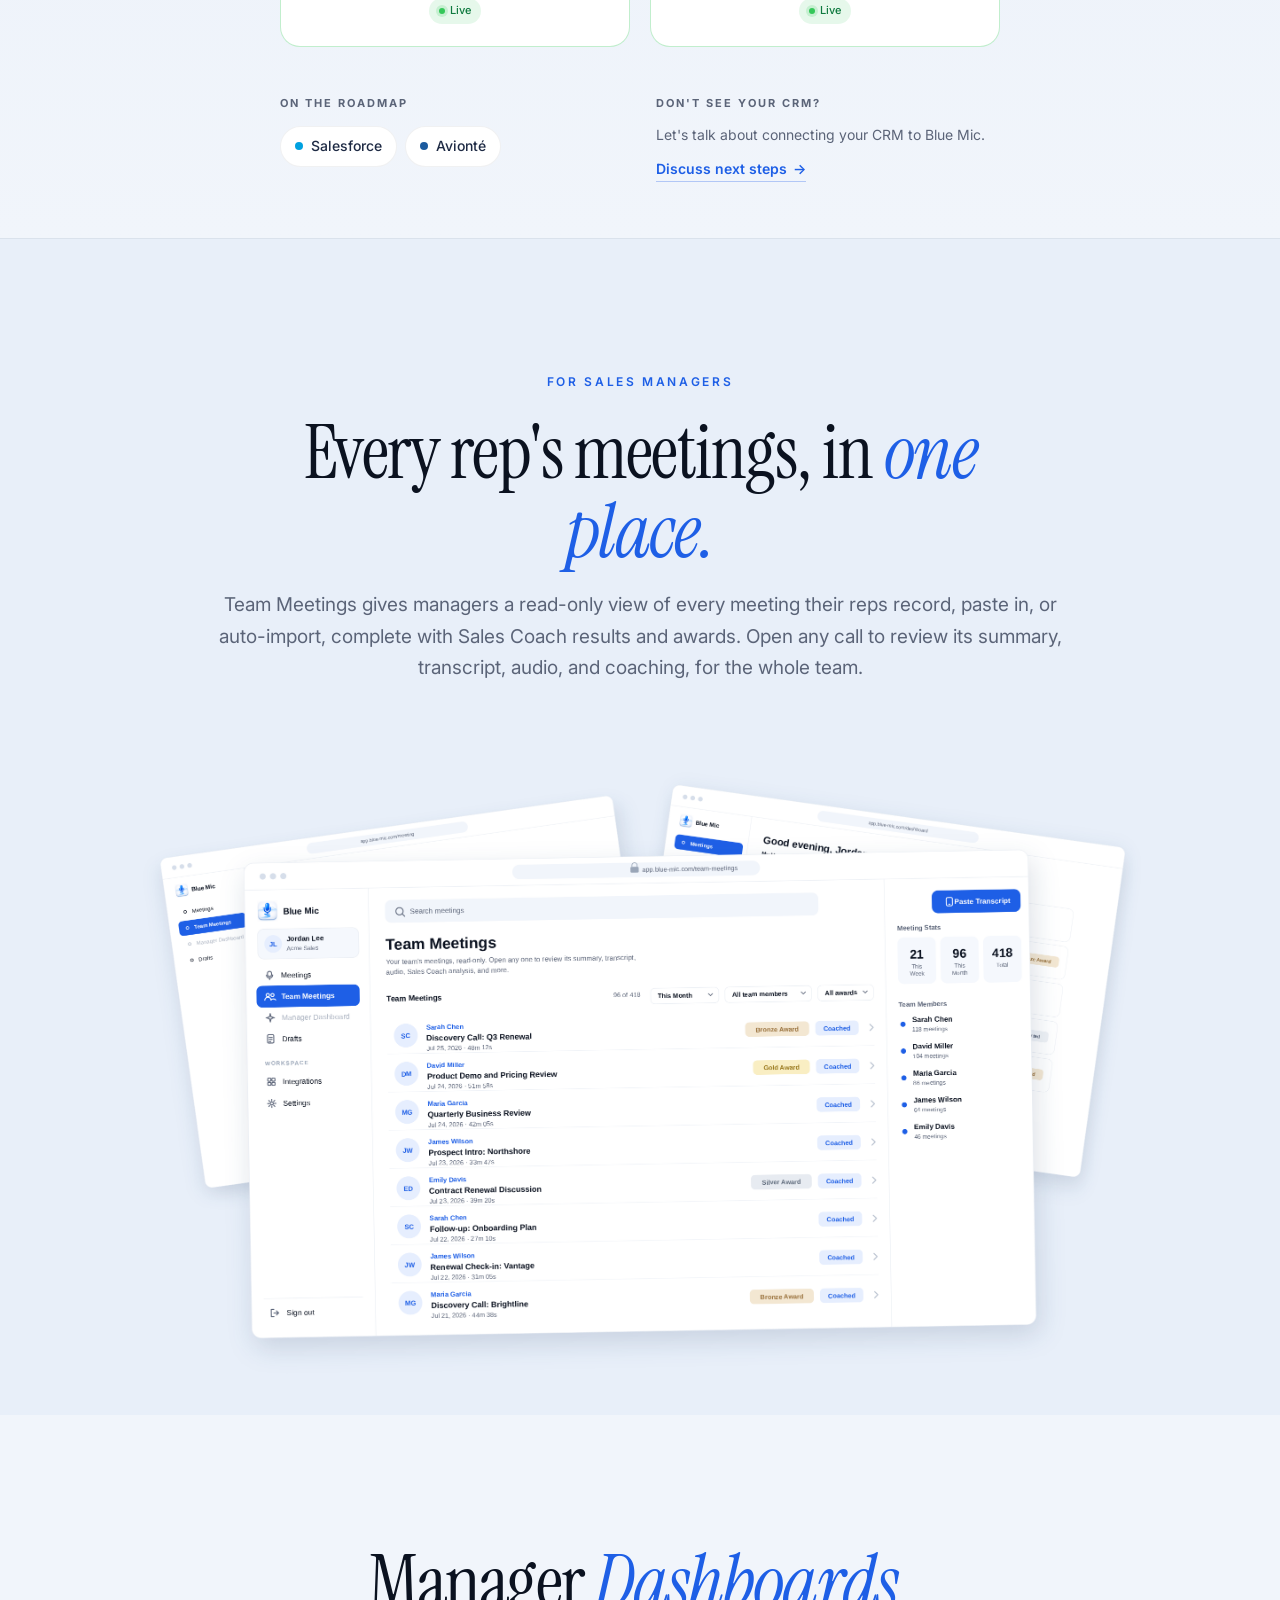
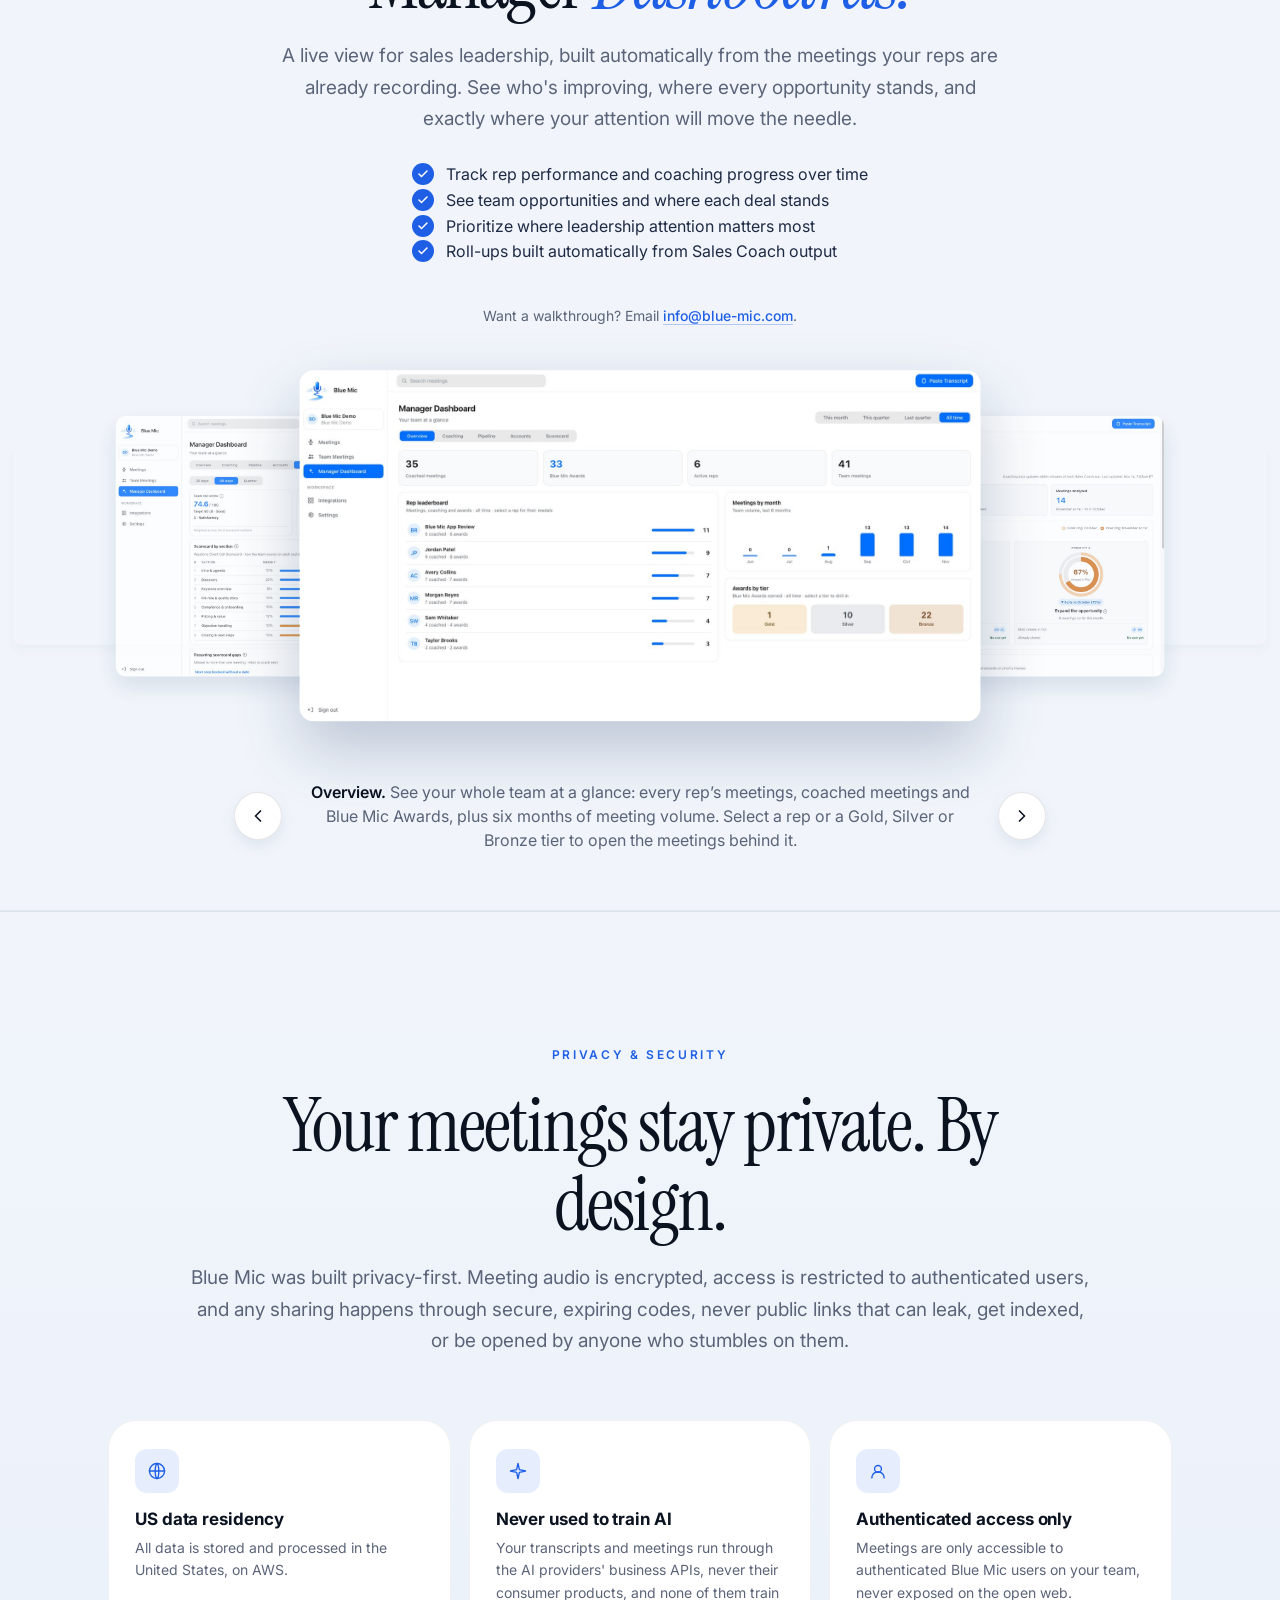
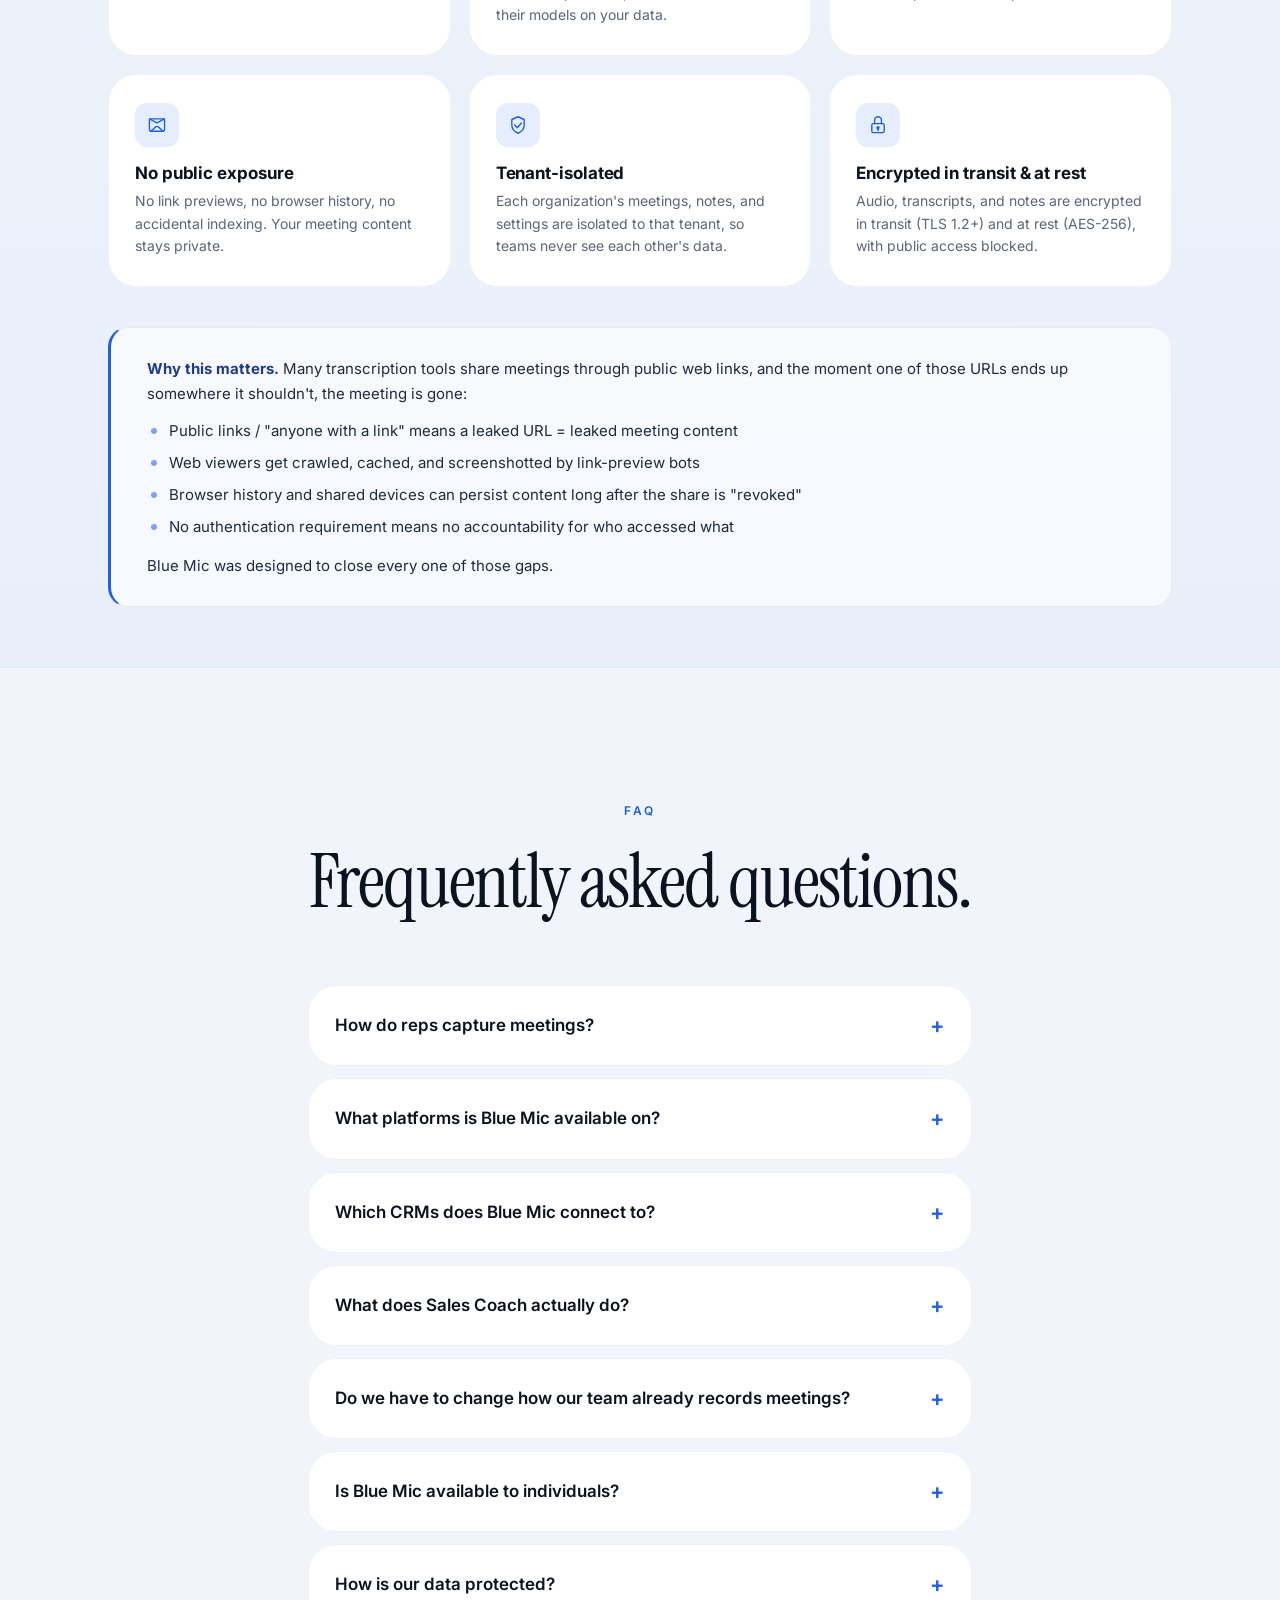
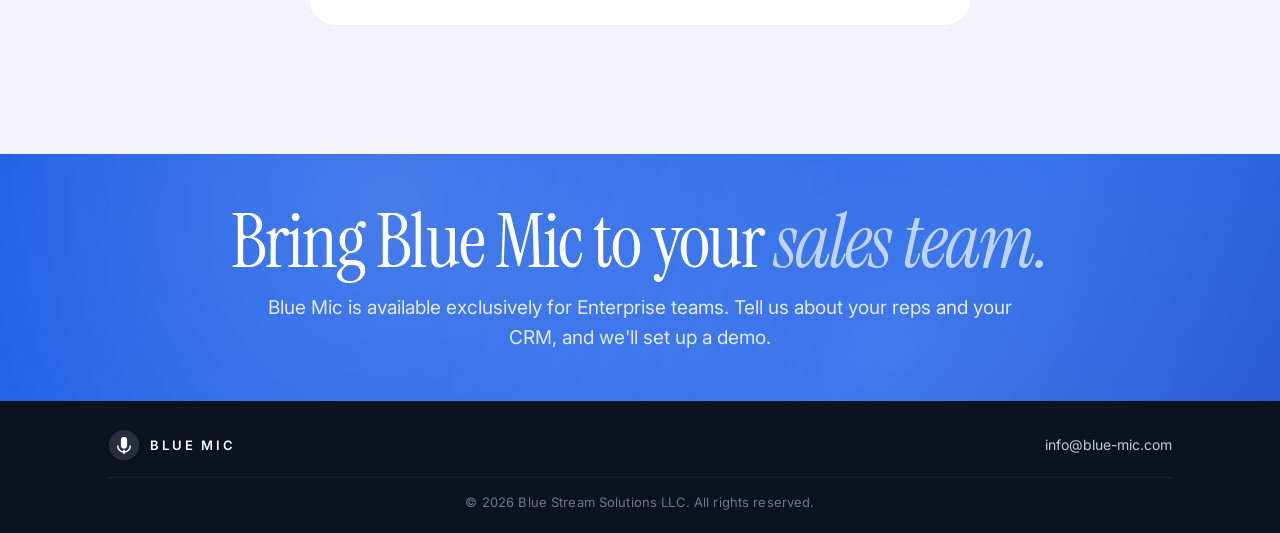
==== commit 58e97f63: "Add files via upload" ====
--- a/index.html
+++ b/index.html
@@ -166,6 +166,43 @@
     .nav-links { display: none; }
     .nav-burger { display: flex; }
   }
+</style>
+<!-- section-spacing -->
+<style>
+  /* Even spacing between main sections: every gap matches two standard section paddings */
+  :root { --sec-pad: clamp(72px, 10vw, 132px); }
+  .stats-ribbon-section { padding-bottom: calc(var(--sec-pad) * 0.493) !important; }
+  #works { padding-bottom: calc(var(--sec-pad) * 0.641) !important; }
+  #why { padding-bottom: calc(var(--sec-pad) * 0.547) !important; }
+  #why + section { padding-bottom: calc(var(--sec-pad) * 0.773) !important; }
+  #why + section + section { padding-bottom: calc(var(--sec-pad) * 0.437) !important; }
+  #team-meetings { padding-bottom: calc(var(--sec-pad) * 0.157) !important; }
+  #managers { padding-bottom: calc(var(--sec-pad) * 0.453) !important; }
+  #security { padding-bottom: calc(var(--sec-pad) * 0.469) !important; }
+</style>
+<!-- anchor-fix -->
+<style>
+  /* Menu jumps: land Sales Coach and Integrations at the same spot below the menu bar as the other sections */
+  #coach { scroll-margin-top: calc(clamp(72px, 10vw, 132px) + 5px); }
+  #integrations { scroll-margin-top: calc(clamp(72px, 10vw, 132px) + 5px - clamp(20px, 3vw, 36px)); }
+  #managers { scroll-margin-top: 8px; }
+</style>
+<!-- cta-footer-compact -->
+<style>
+  /* Shorter closing band and footer */
+  .cta { padding: clamp(32px, 3.8vw, 48px) 0 !important; }
+  .cta h2 { max-width: 30ch; margin-bottom: 12px; }
+  .cta p { max-width: 62ch; }
+  .footer { padding: 28px 0 20px; }
+  .footer-bottom { margin-top: 16px; padding-top: 14px; }
+  @media (max-width: 760px) { .footer .footer-grid { gap: 12px; } }
+  #managers .contact-line { margin: 40px auto 0; max-width: none; text-align: center; }
+  #managers .product-text .lede { margin-left: auto; margin-right: auto; text-align: center; max-width: 720px; }
+  #team-meetings .lede { max-width: 880px; }
+  #security > .container > div:first-child { max-width: 900px !important; }
+  #security > .container > div:first-child > h2 { max-width: 780px; margin-left: auto; margin-right: auto; }
+  #security .lede { max-width: 900px; }
+  #managers .mgr-cf { margin-top: max(0px, calc(28px - 2vw)); }
 </style>
 </head>
 <body>
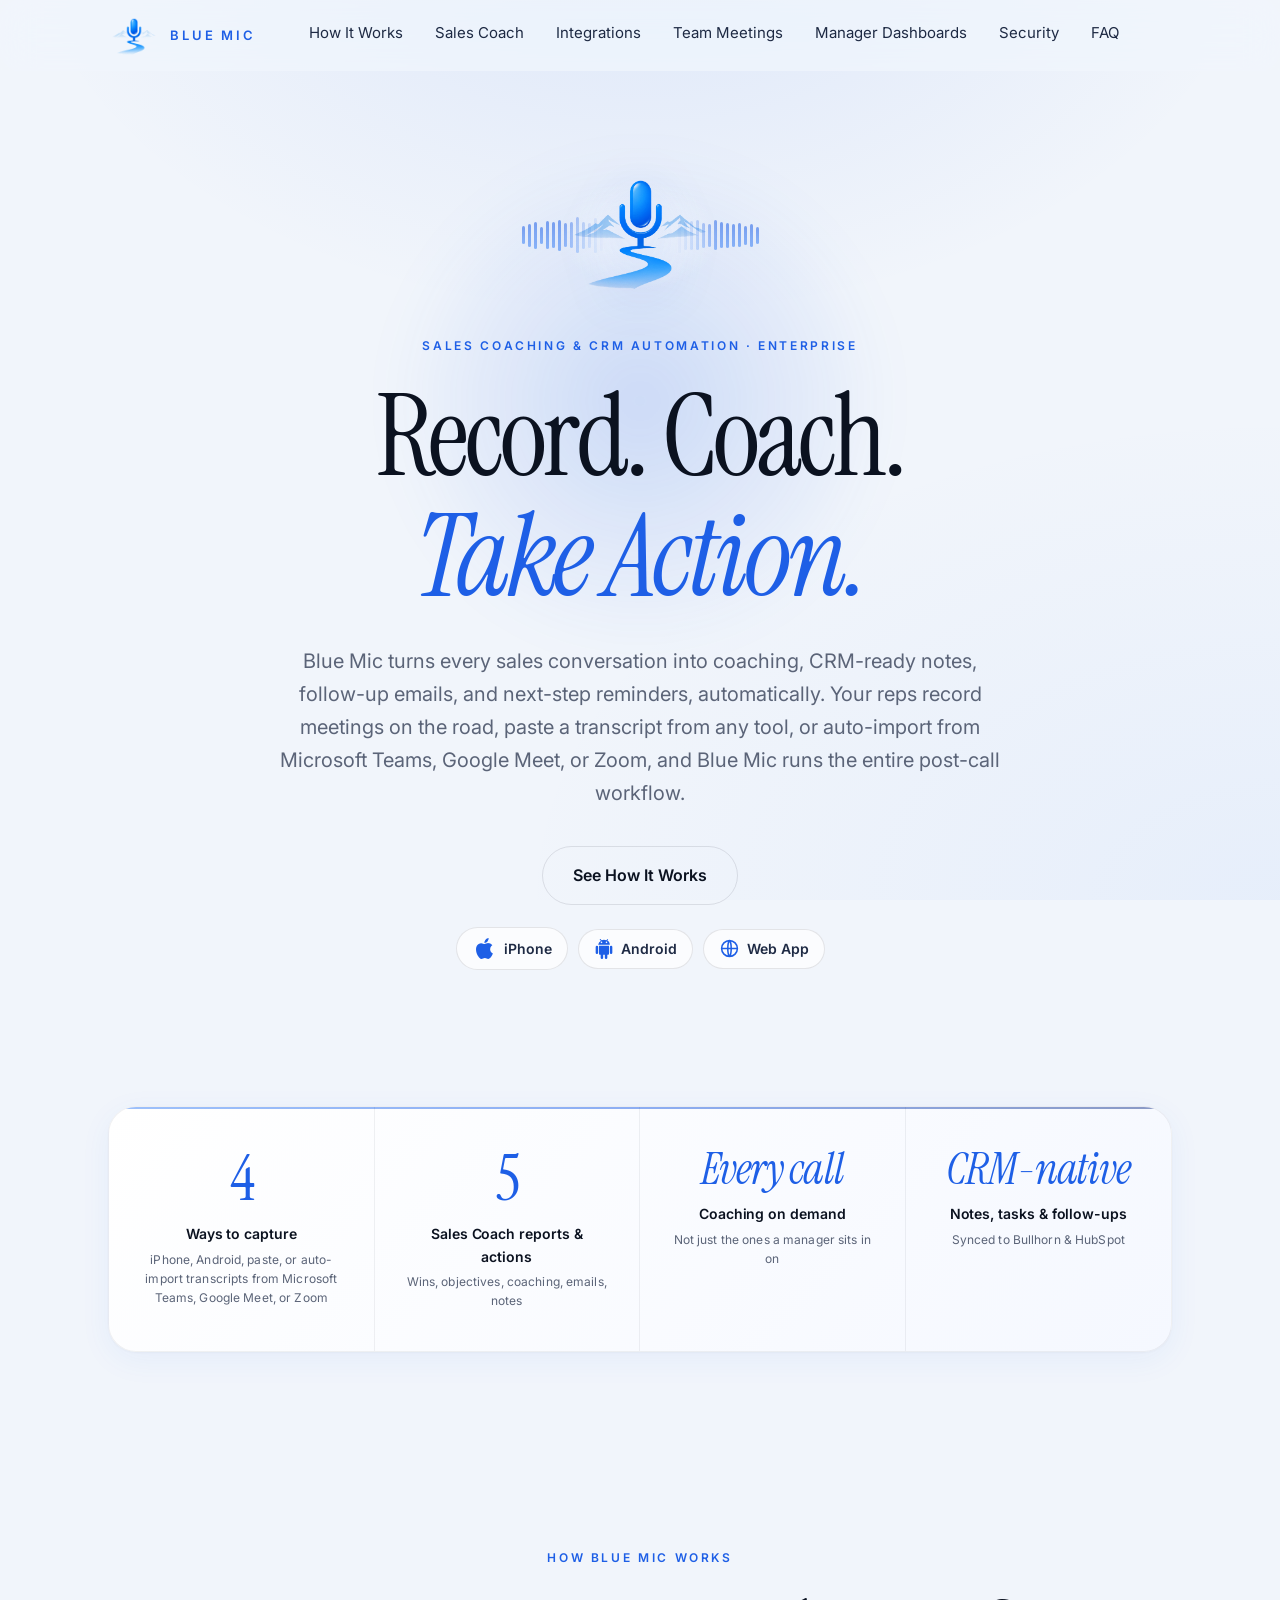
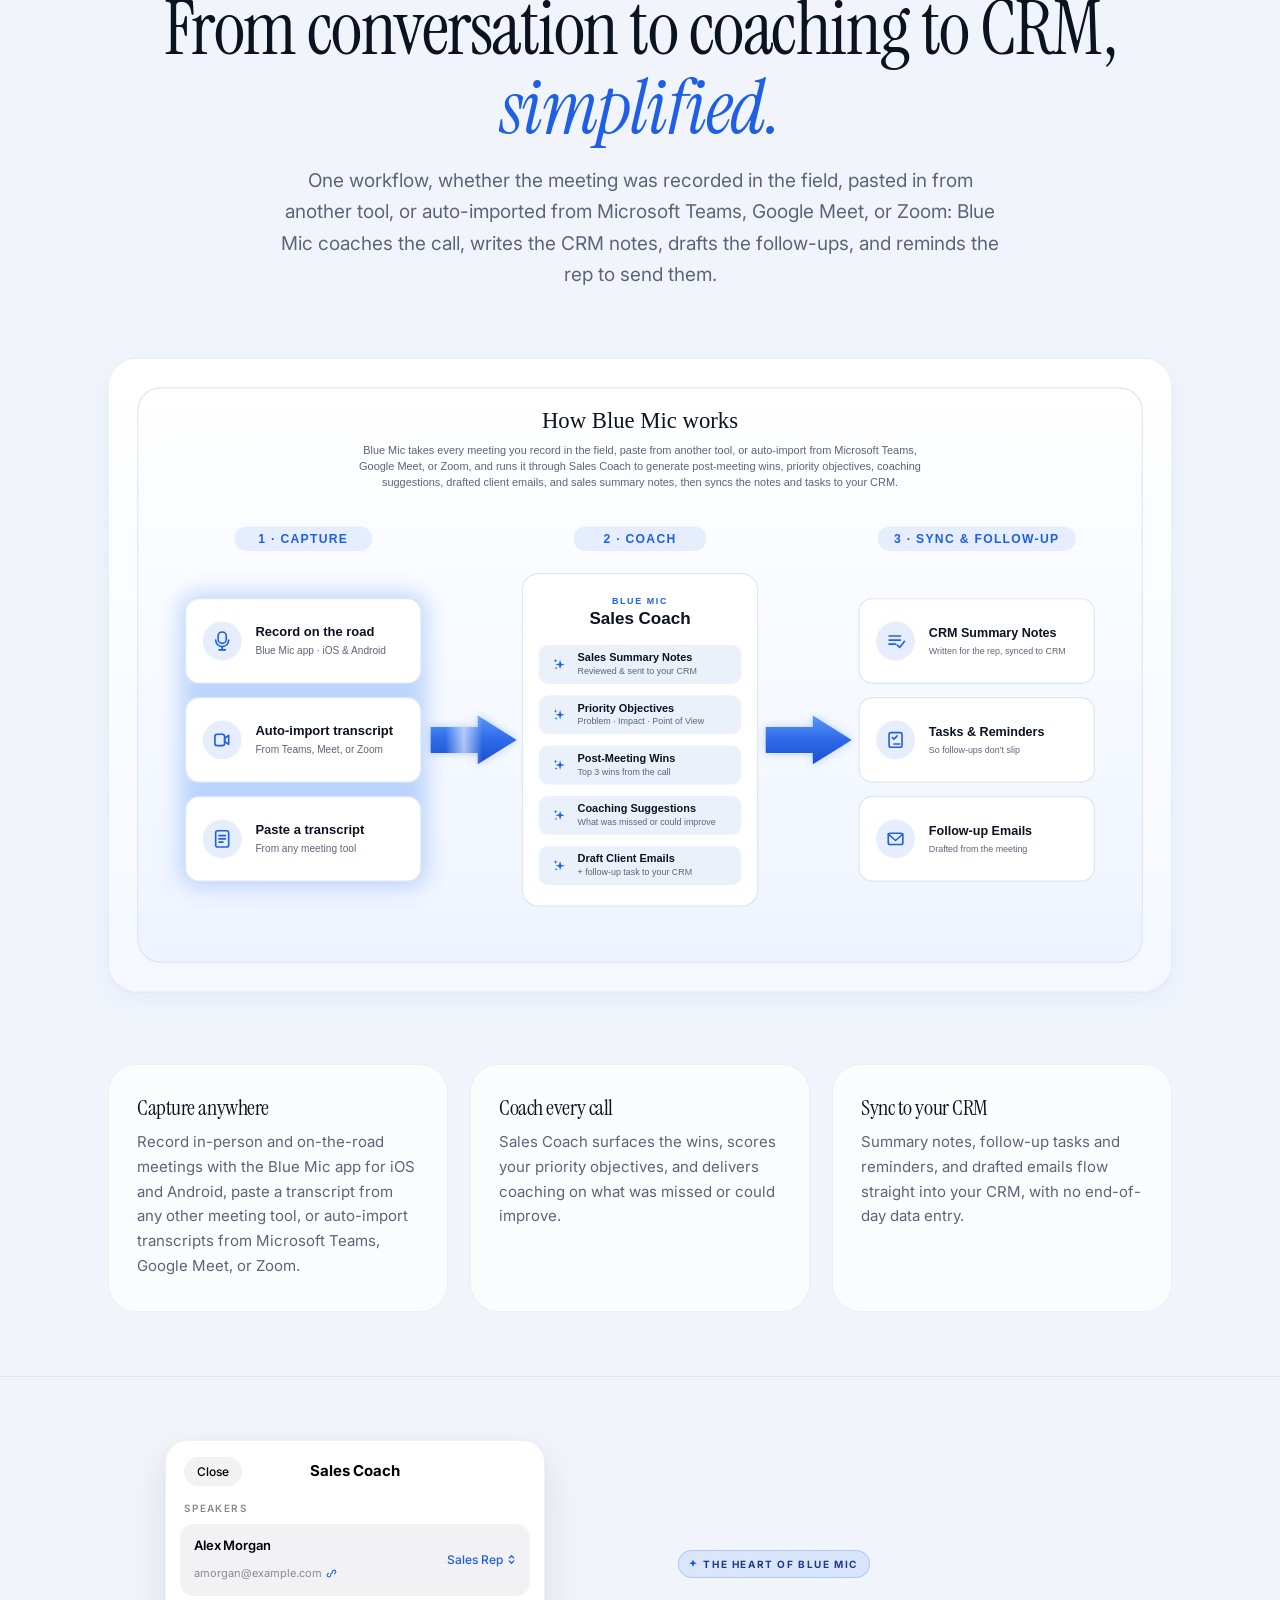
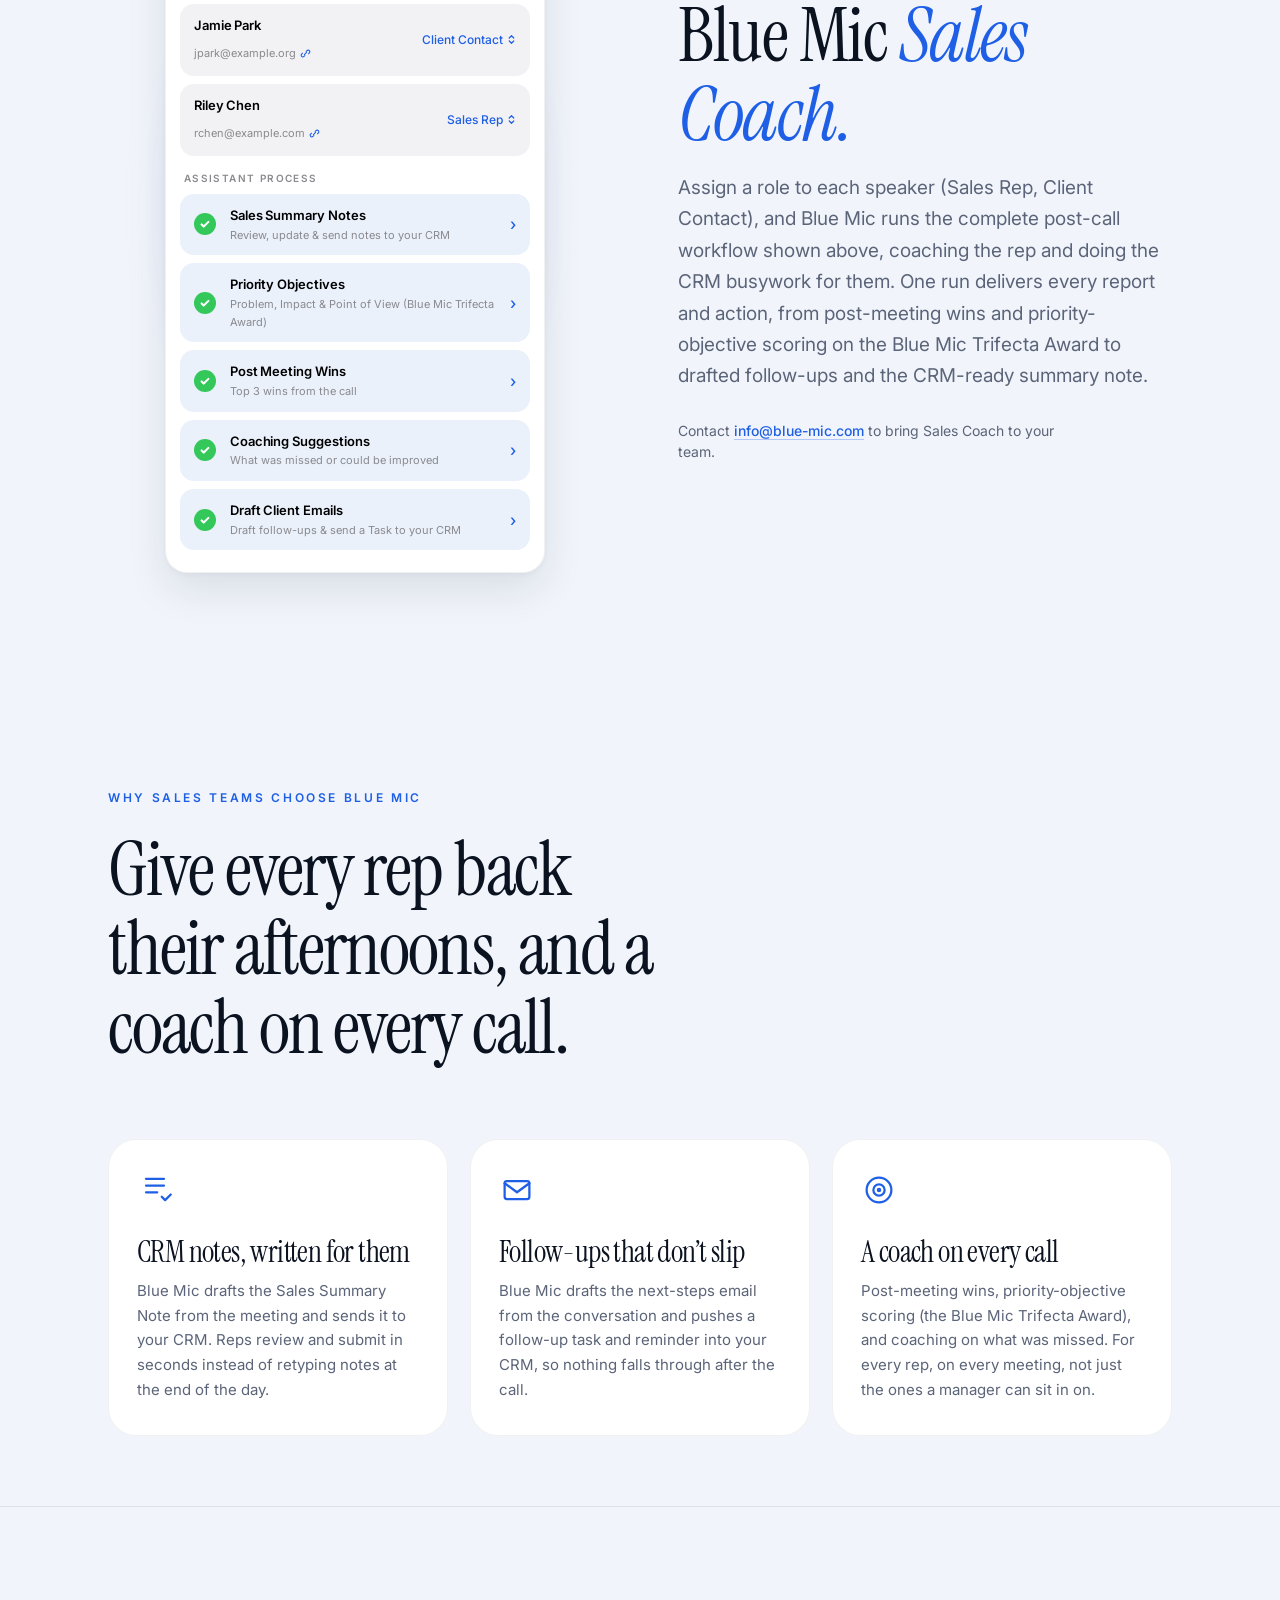
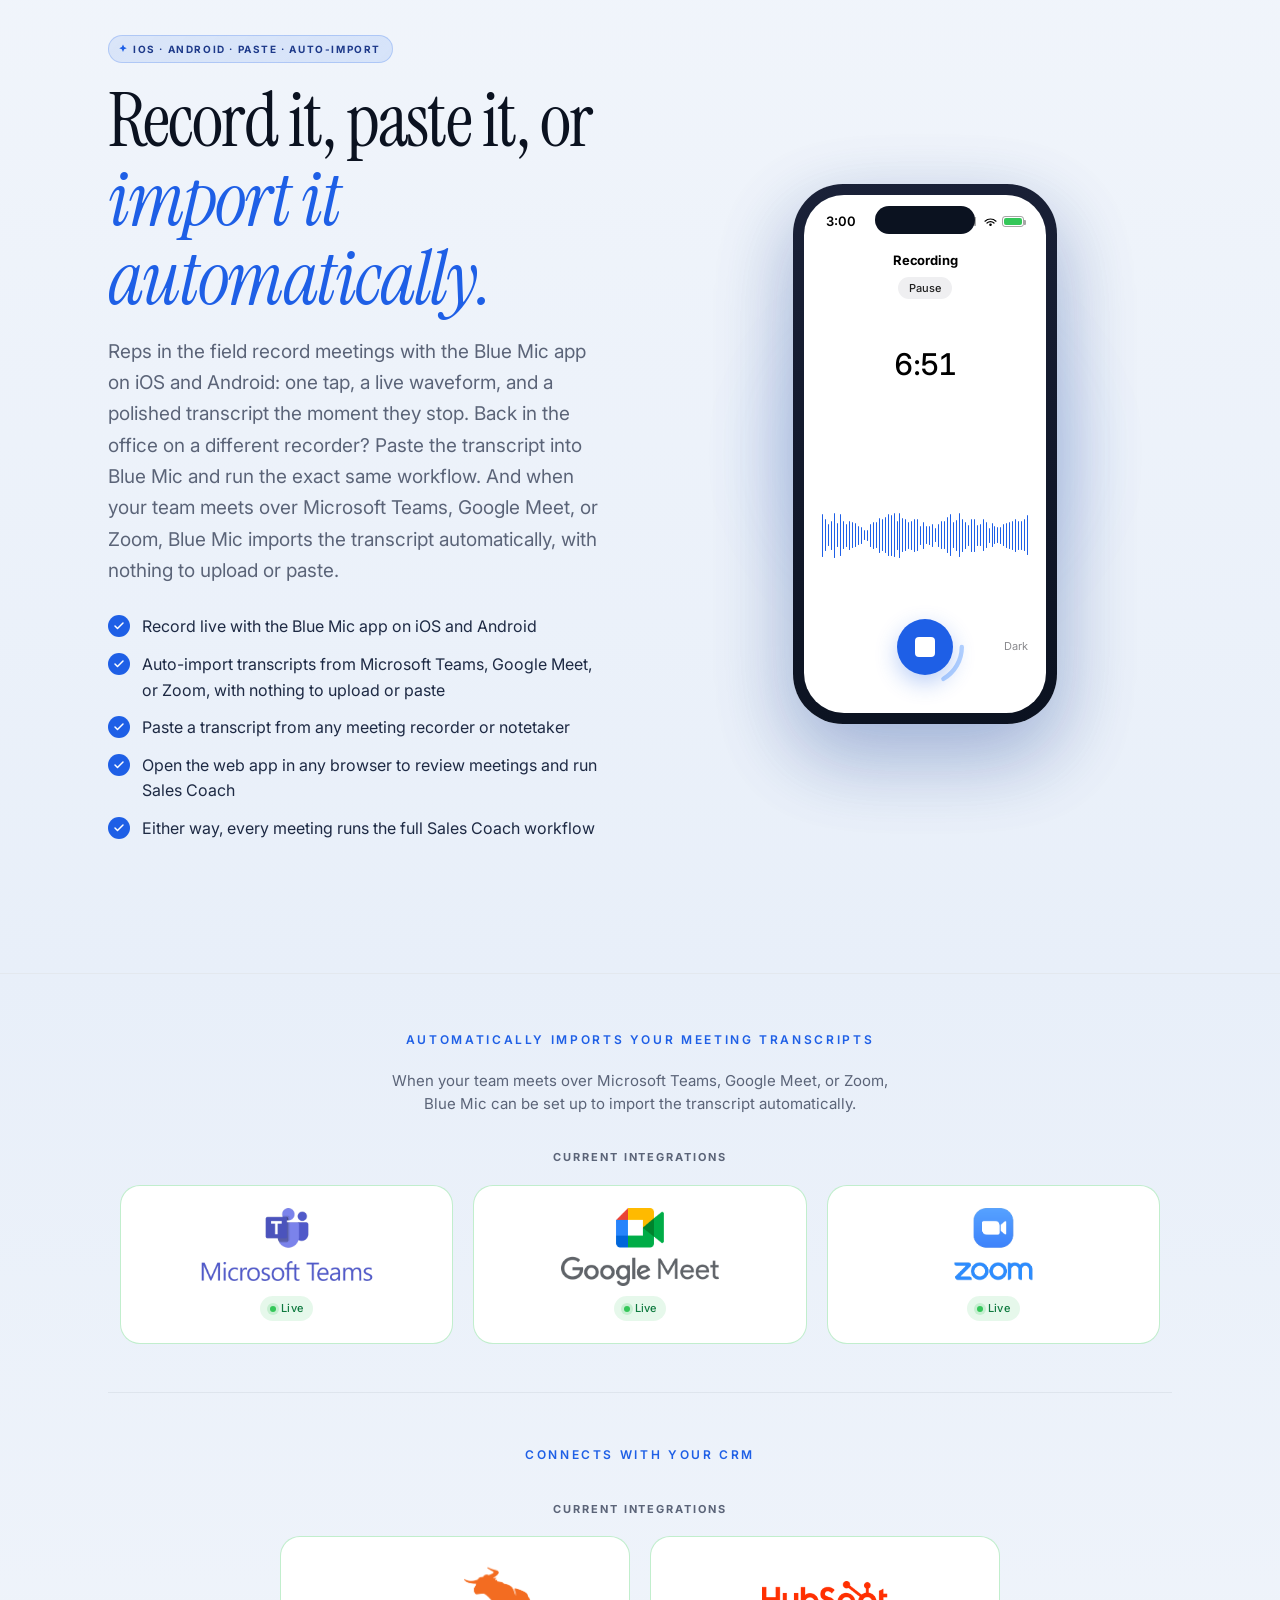
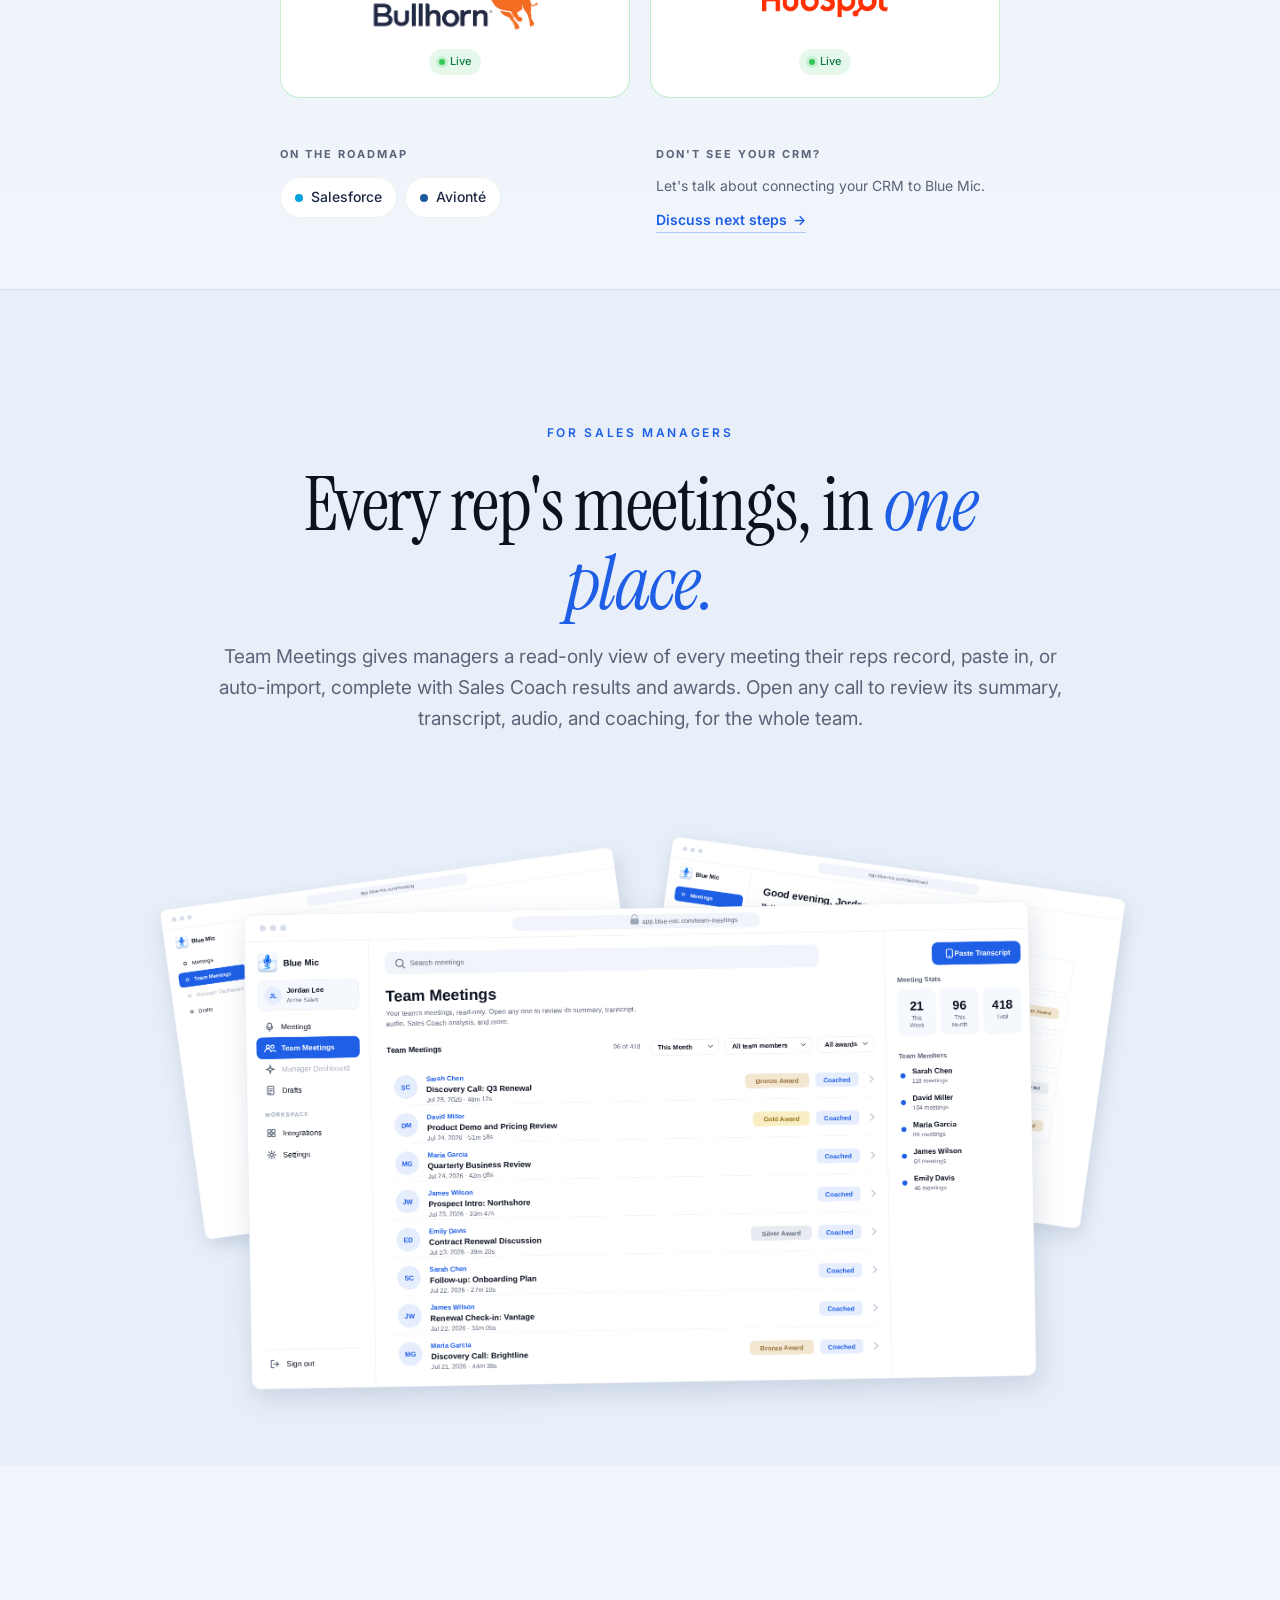
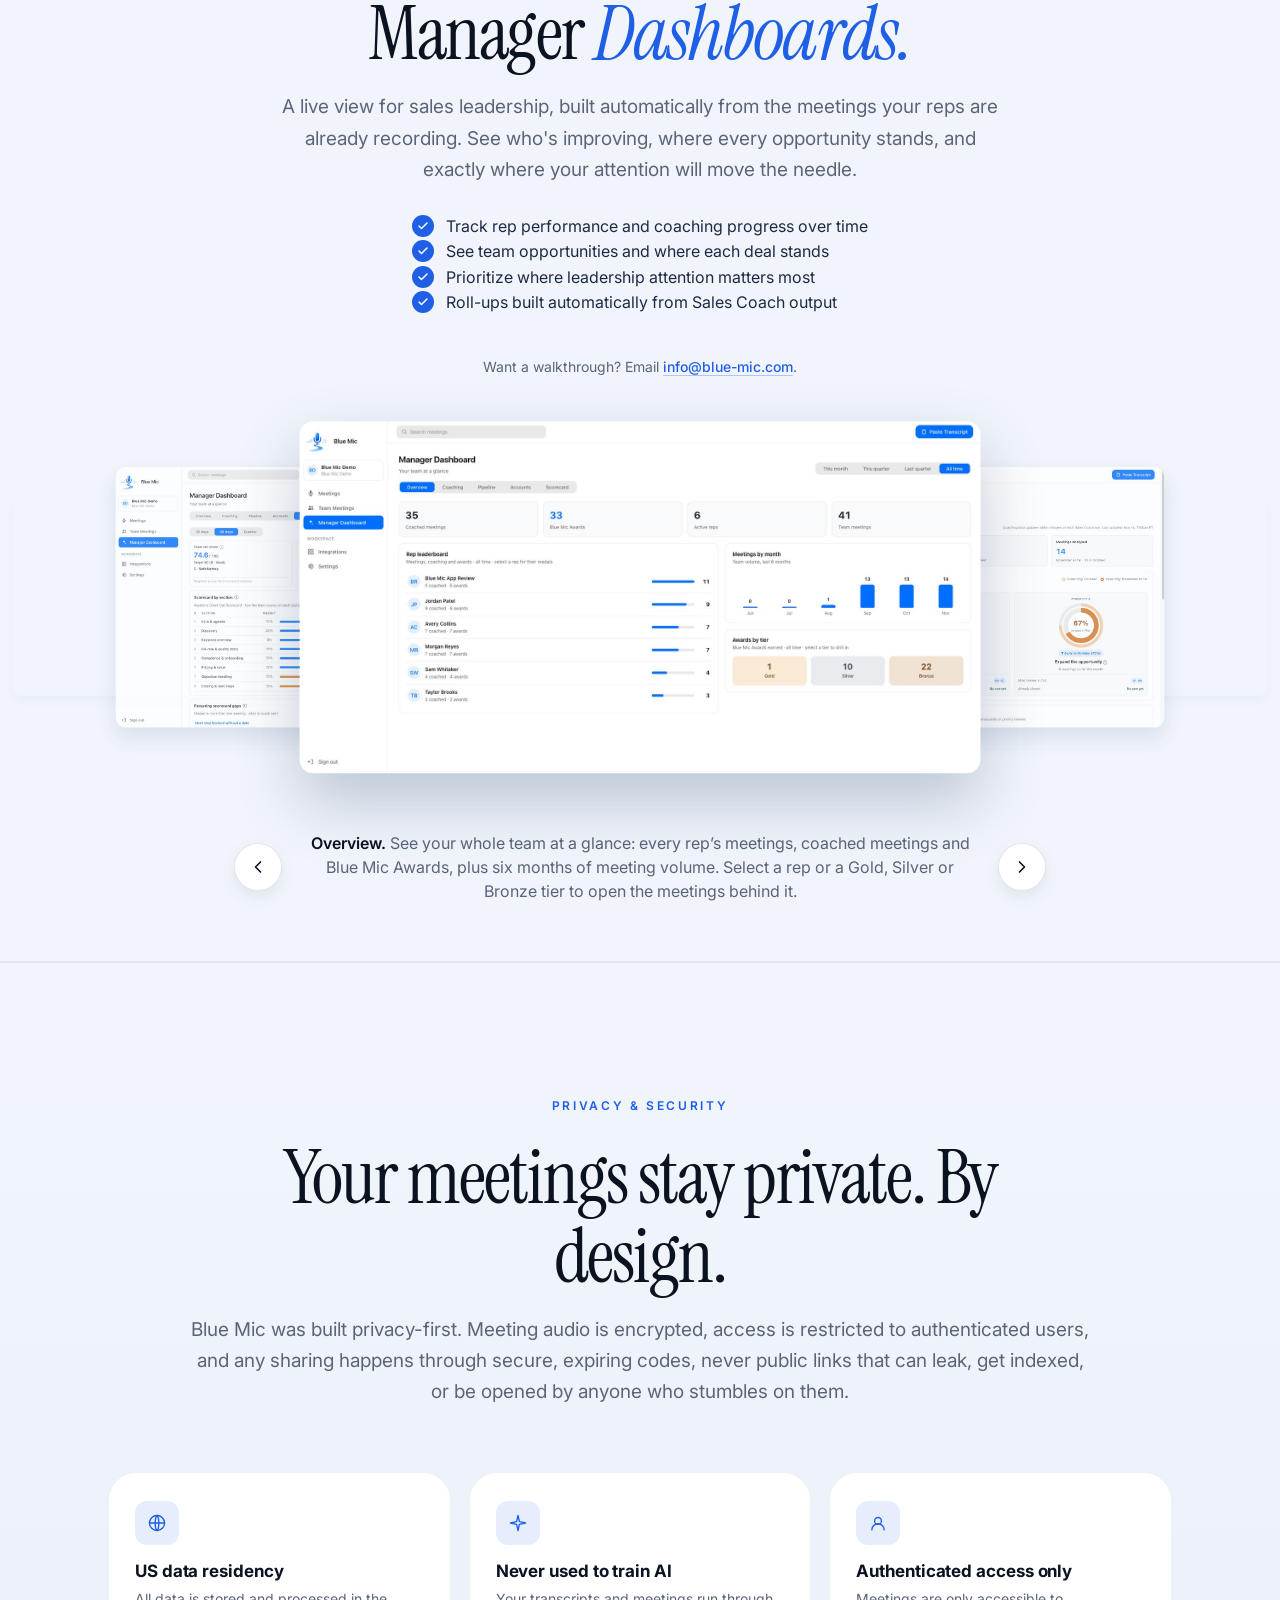
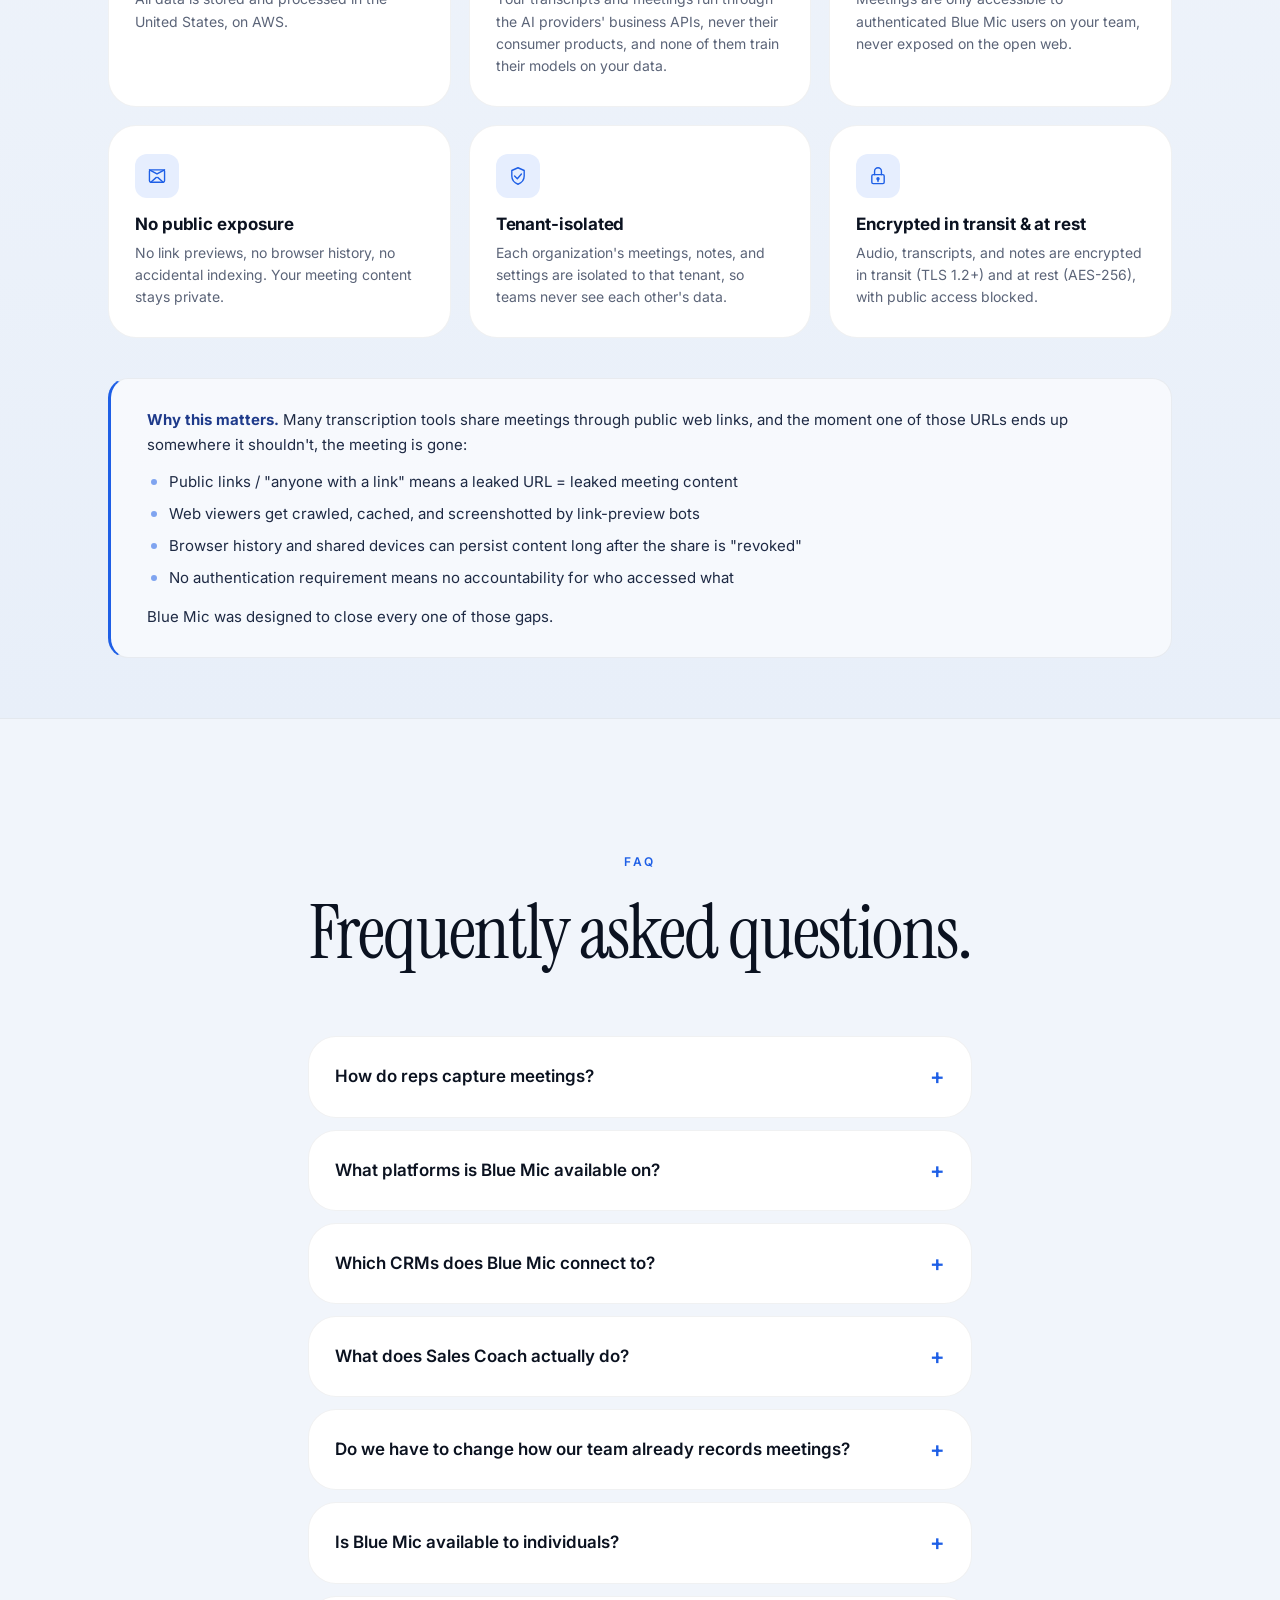
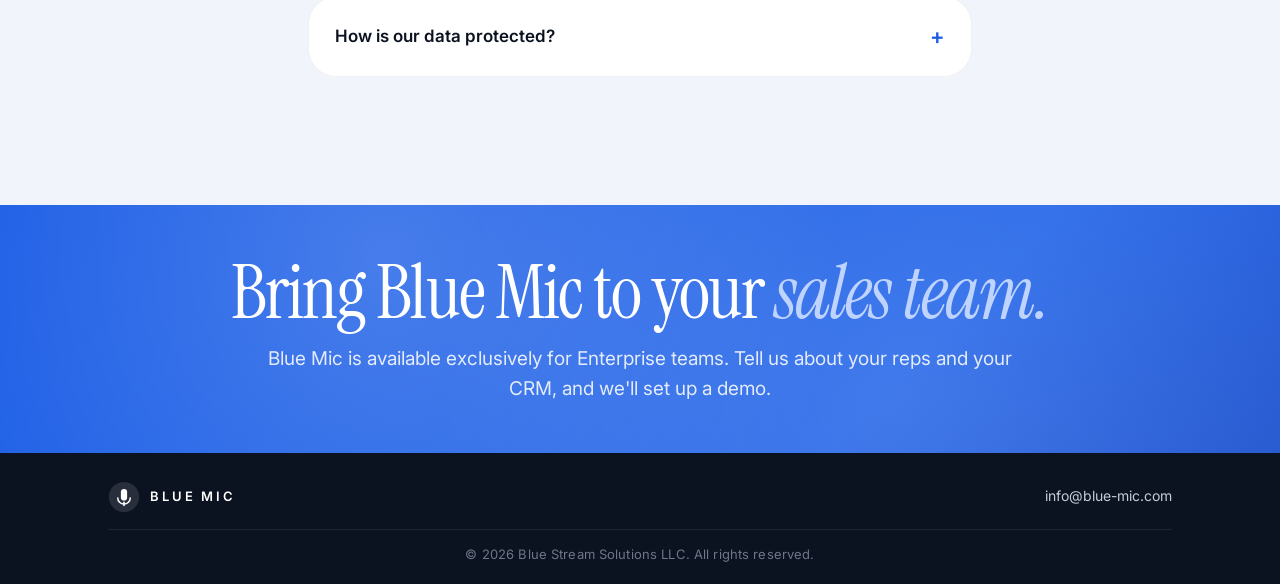
==== commit 5c49deab: "Add files via upload" ====
--- a/index.html
+++ b/index.html
@@ -183,7 +183,7 @@
 <!-- anchor-fix -->
 <style>
   /* Menu jumps: land Sales Coach and Integrations at the same spot below the menu bar as the other sections */
-  #coach { scroll-margin-top: calc(clamp(72px, 10vw, 132px) + 5px); }
+  #coach { scroll-margin-top: calc(clamp(72px, 10vw, 132px) + 5px - clamp(40px, 5vw, 64px)); }
   #integrations { scroll-margin-top: calc(clamp(72px, 10vw, 132px) + 5px - clamp(20px, 3vw, 36px)); }
   #managers { scroll-margin-top: 8px; }
 </style>
@@ -203,6 +203,9 @@
   #security > .container > div:first-child > h2 { max-width: 780px; margin-left: auto; margin-right: auto; }
   #security .lede { max-width: 900px; }
   #managers .mgr-cf { margin-top: max(0px, calc(28px - 2vw)); }
+  /* Divider line between the three feature cards and Sales Coach, matching the section dividers */
+  #works #coach { margin-top: clamp(40px, 5vw, 64px) !important; padding-top: clamp(40px, 5vw, 64px); position: relative; }
+  #works #coach::before { content: ""; position: absolute; top: 0; left: 50%; width: 100vw; transform: translateX(-50%); height: 1px; background: var(--line-soft); pointer-events: none; }
 </style>
 </head>
 <body>
@@ -857,7 +860,7 @@
           What platforms is Blue Mic available on?
           <span style="color: var(--blue); font-size: 22px;">+</span>
         </summary>
-        <div style="padding: 0 26px 22px; color: var(--muted); font-size: 15px;">Blue Mic is available as an iPhone app, an Android app, and a web app. Reps record and run the full workflow on iOS and Android in the field, and the web app gives your team browser access to meetings, Sales Coach, and (coming soon) manager dashboards.</div>
+        <div style="padding: 0 26px 22px; color: var(--muted); font-size: 15px;">Blue Mic is available as an iPhone app, an Android app, and a web app. Reps record and run the full workflow on iOS and Android in the field, and the web app gives your team browser access to meetings, Sales Coach, and Manager Dashboards.</div>
       </details>
       <details class="card" style="padding: 0;">
         <summary style="cursor:pointer; padding: 22px 26px; font-weight: 600; list-style: none; display:flex; justify-content: space-between; align-items: center;">
